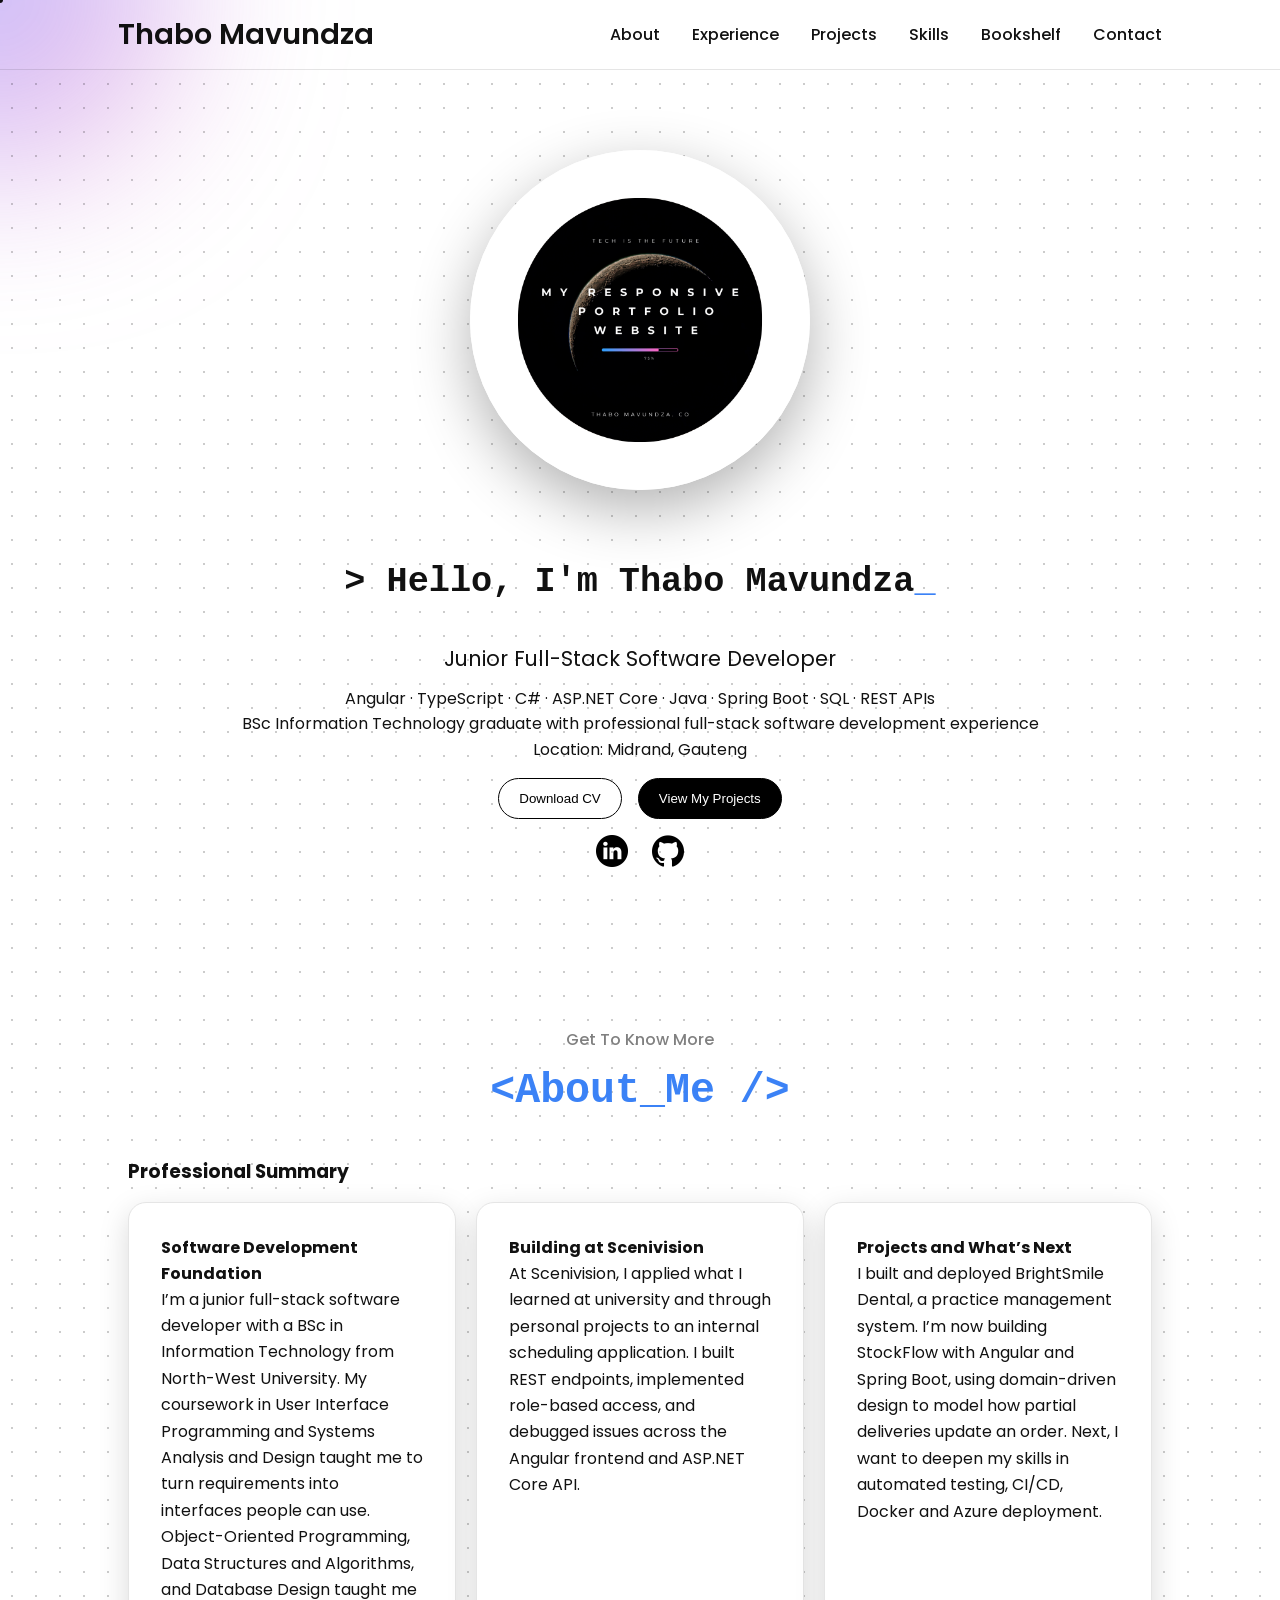
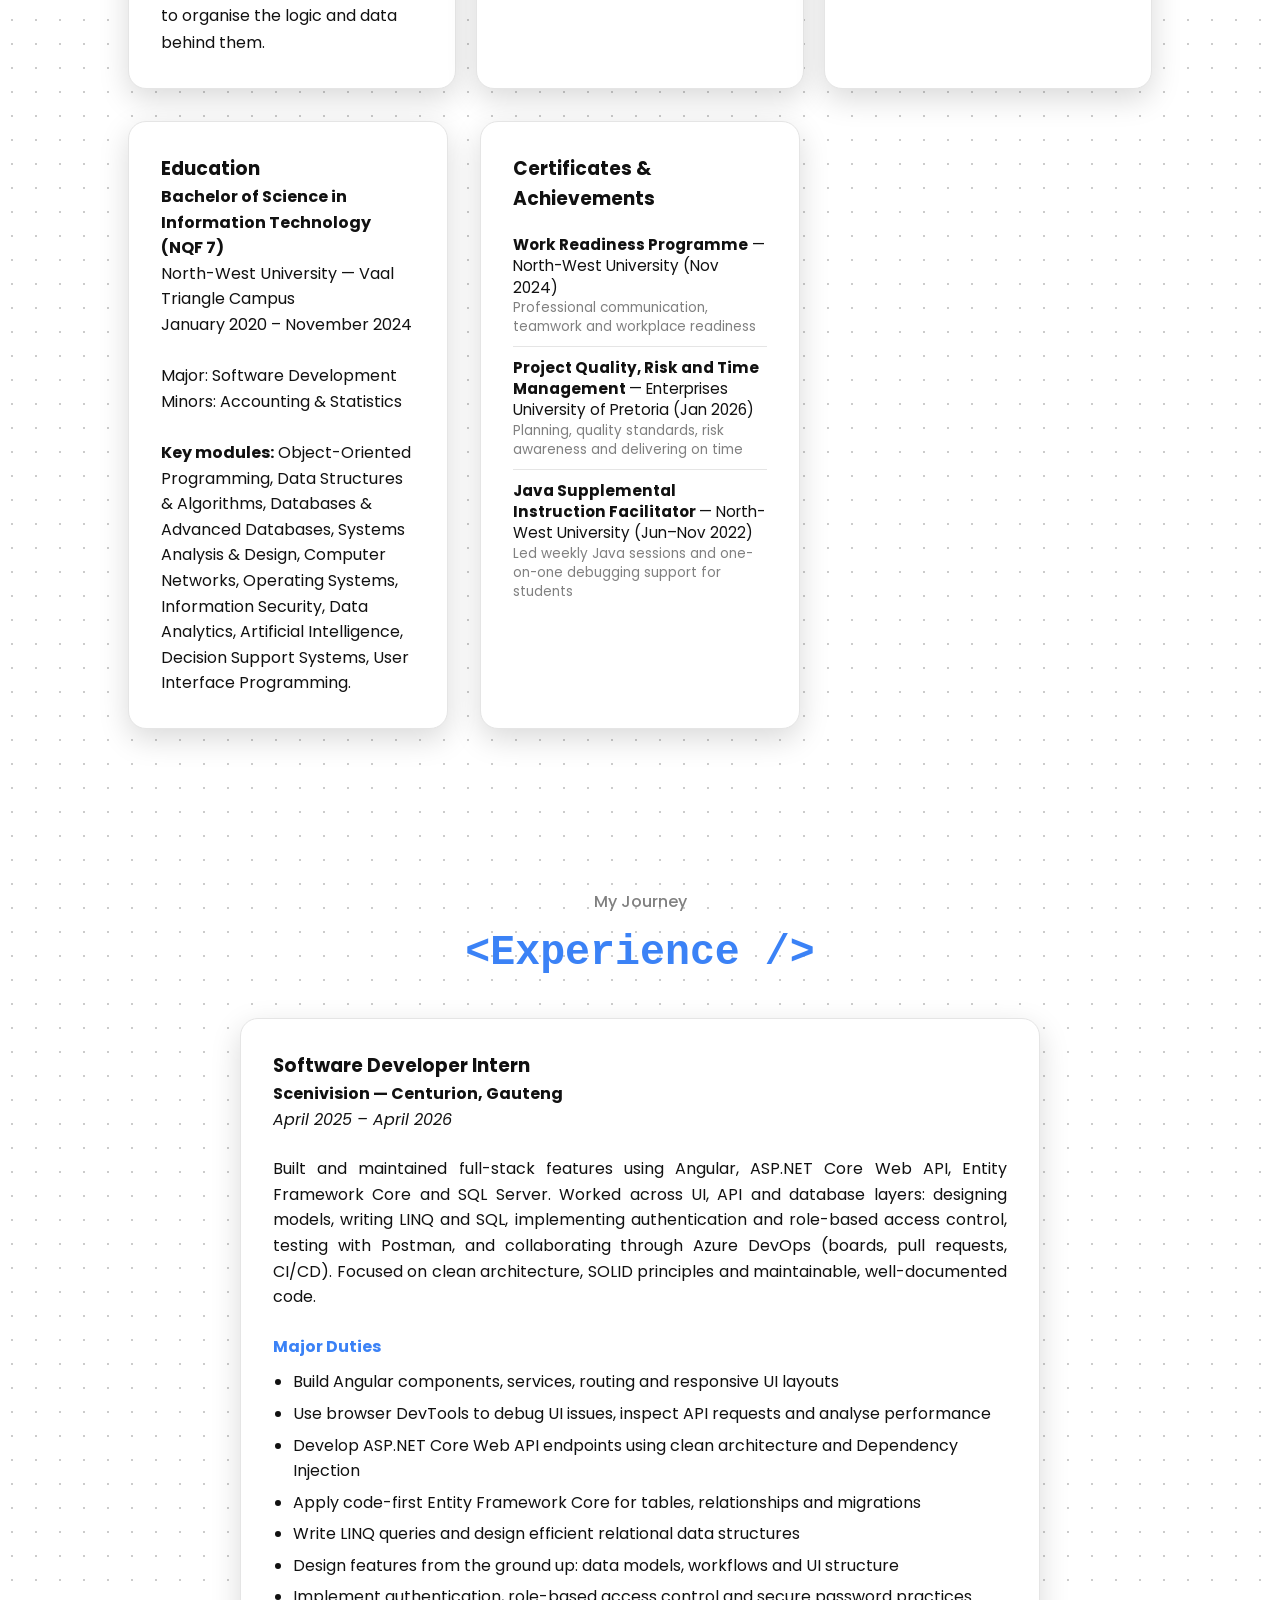
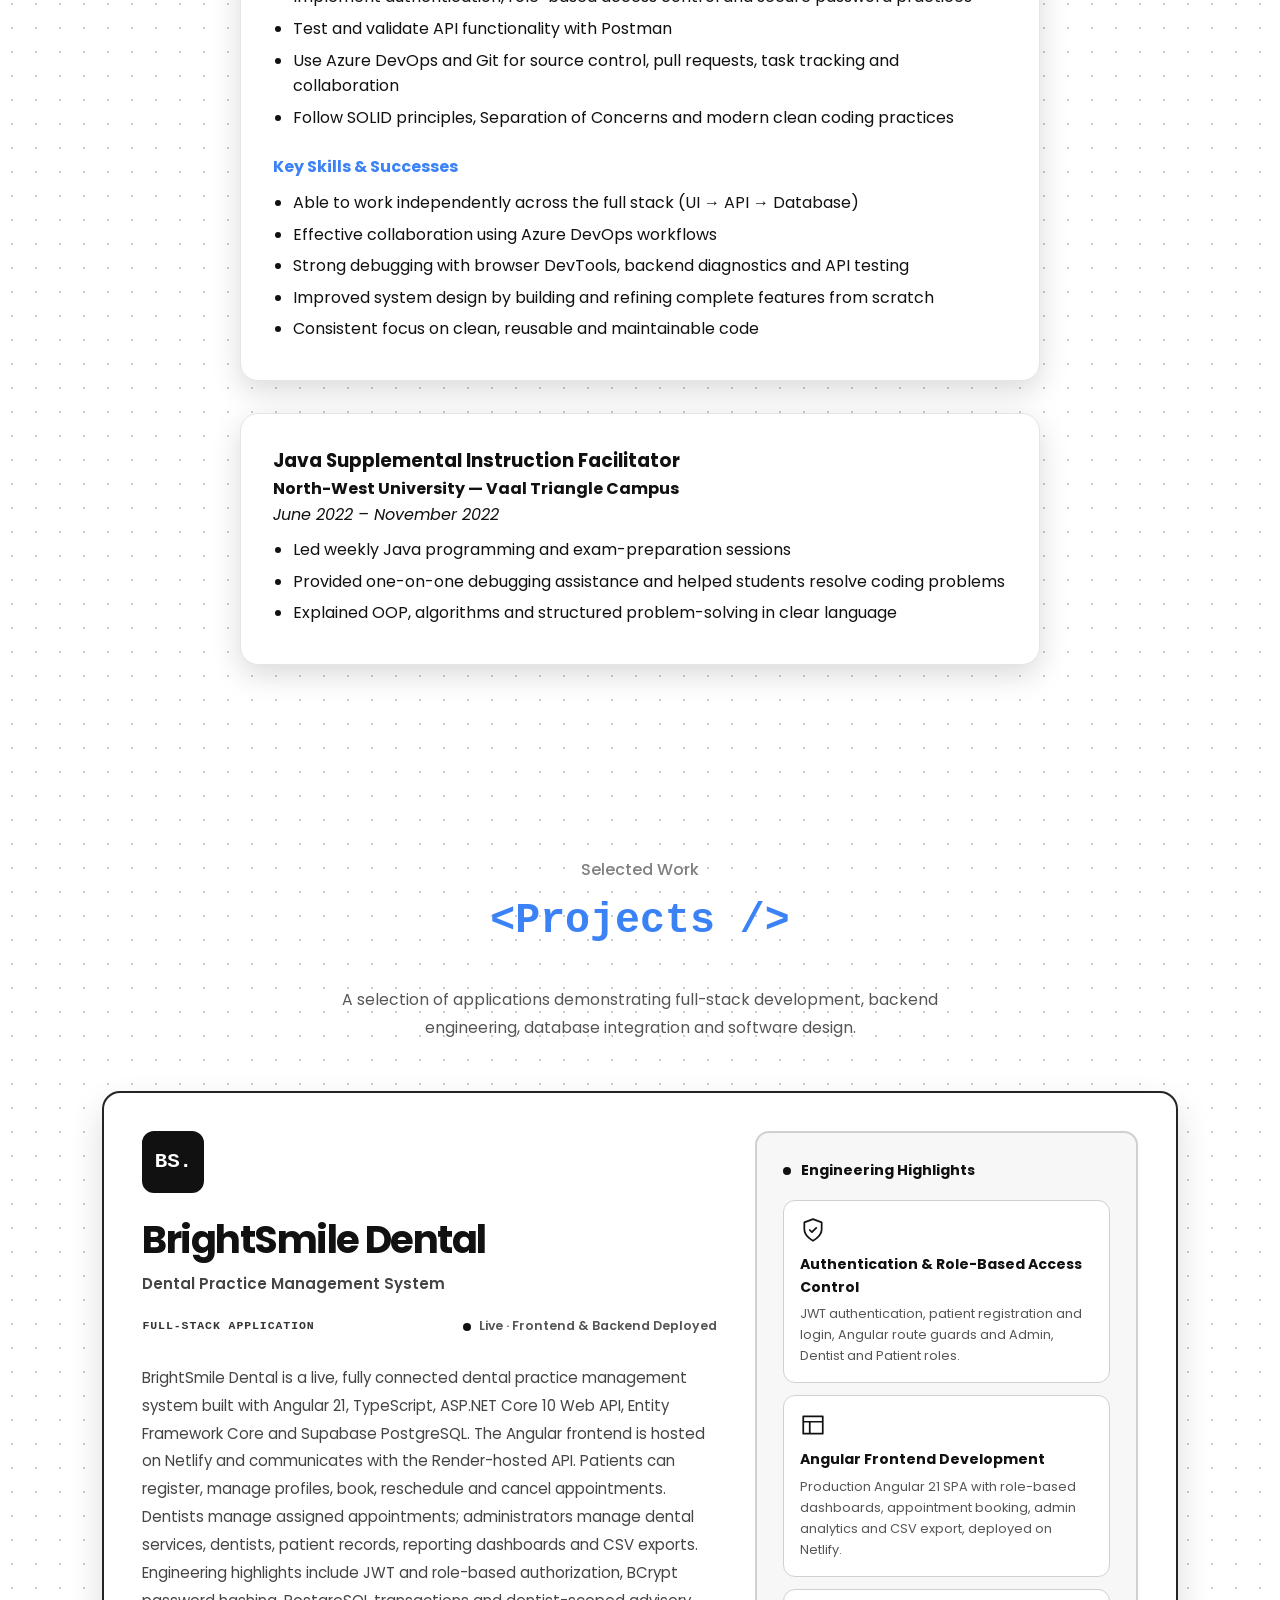
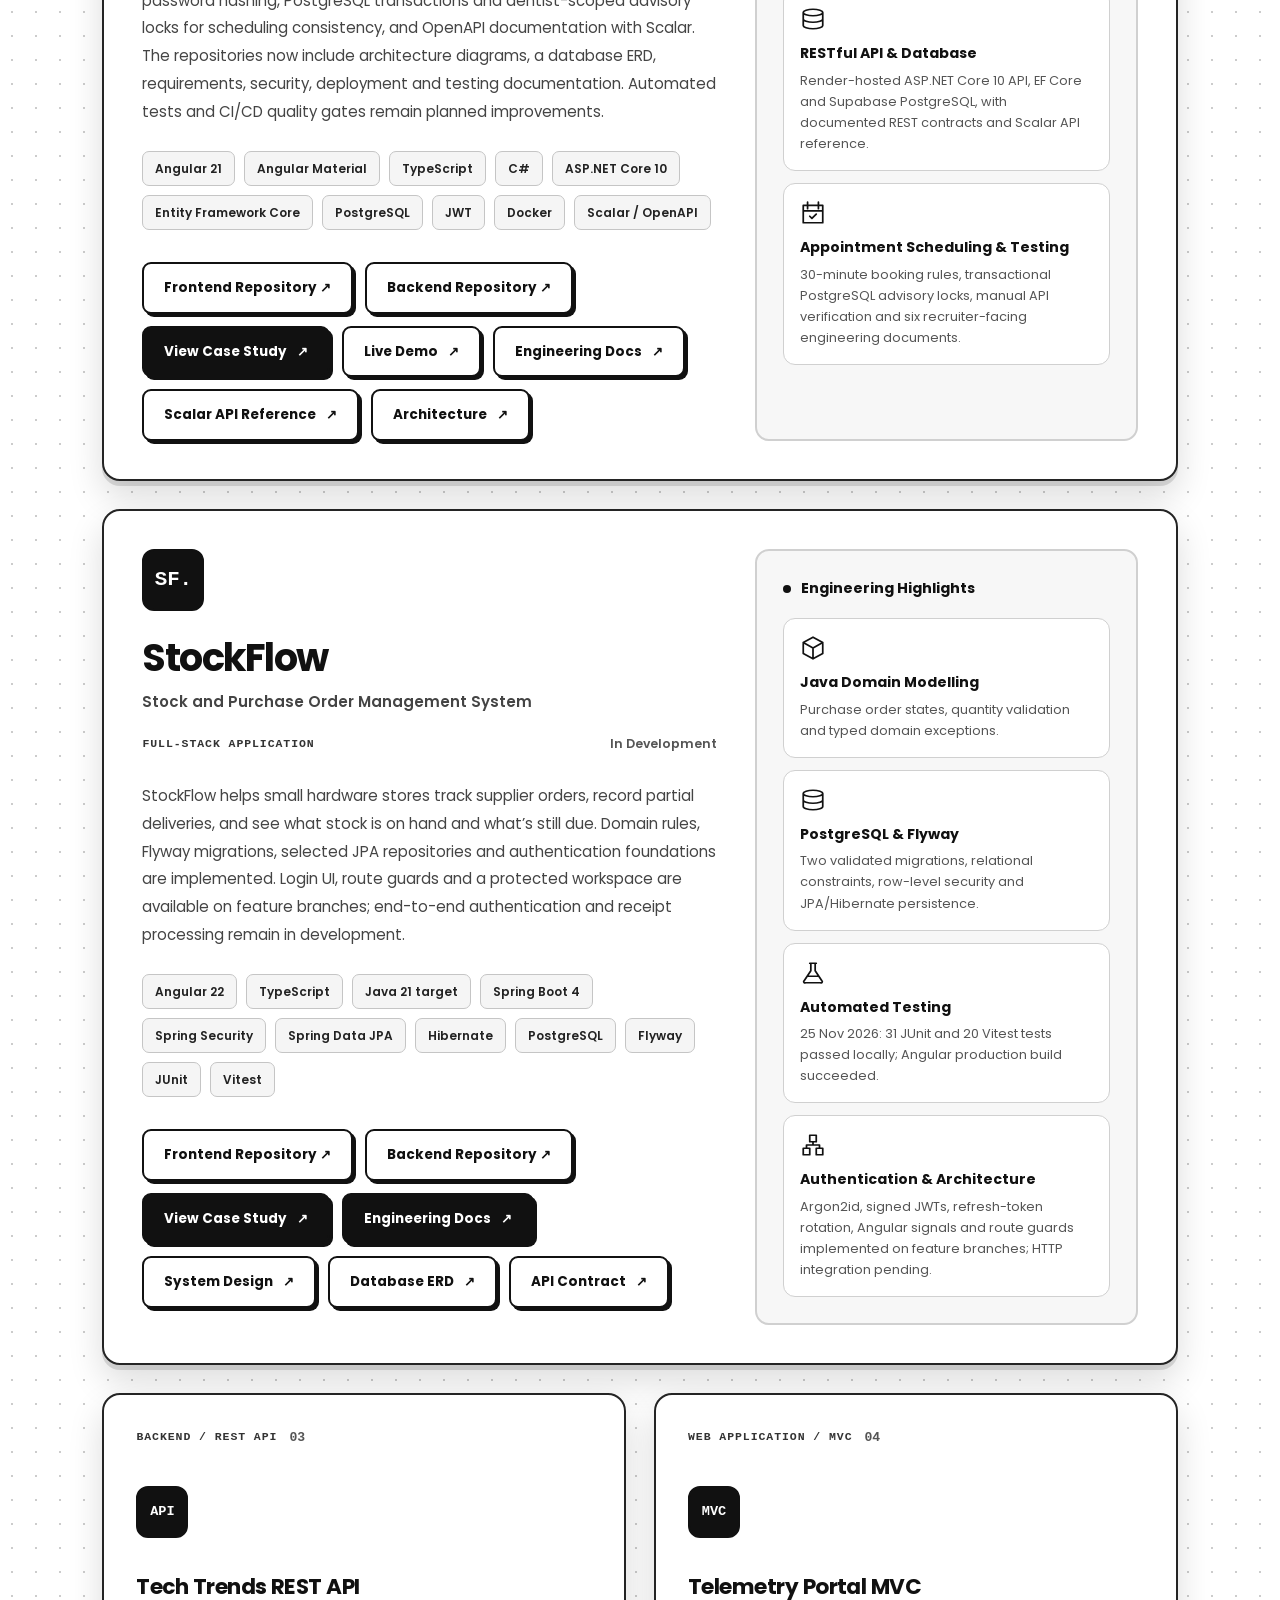
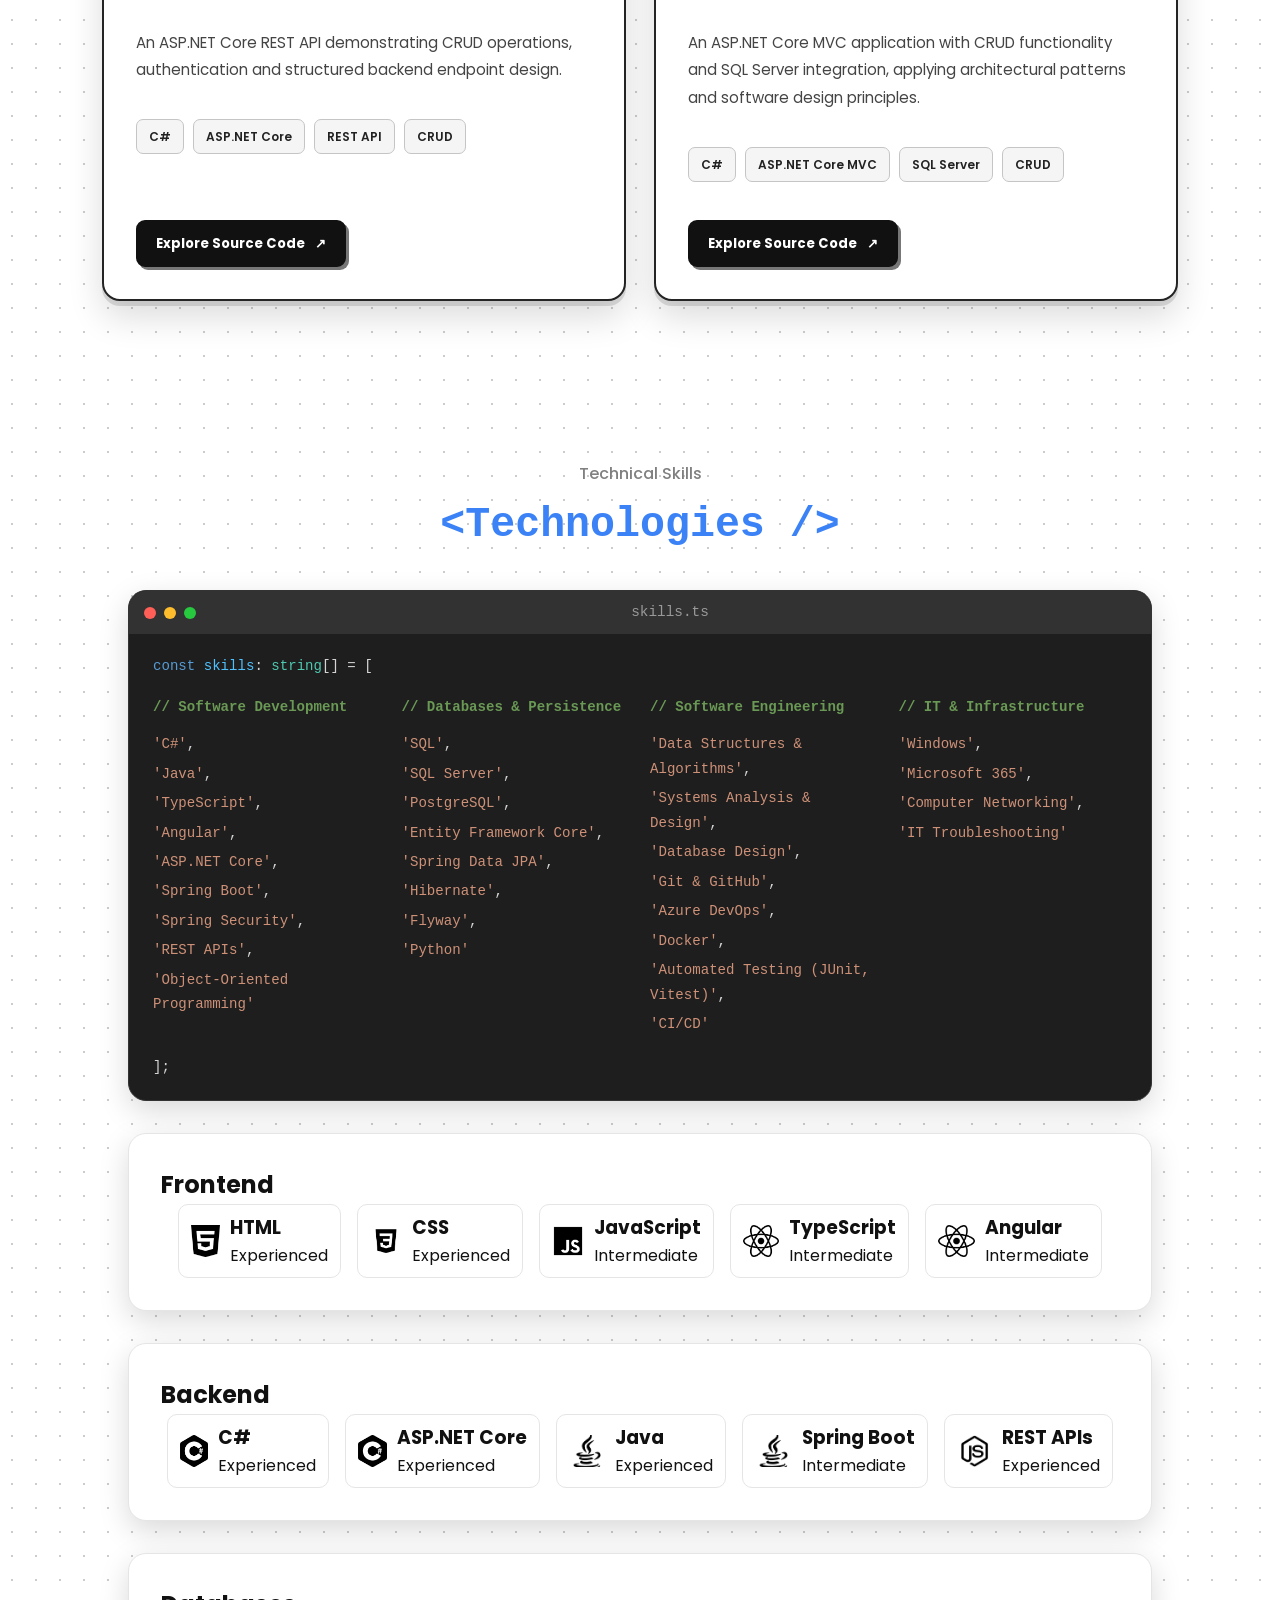
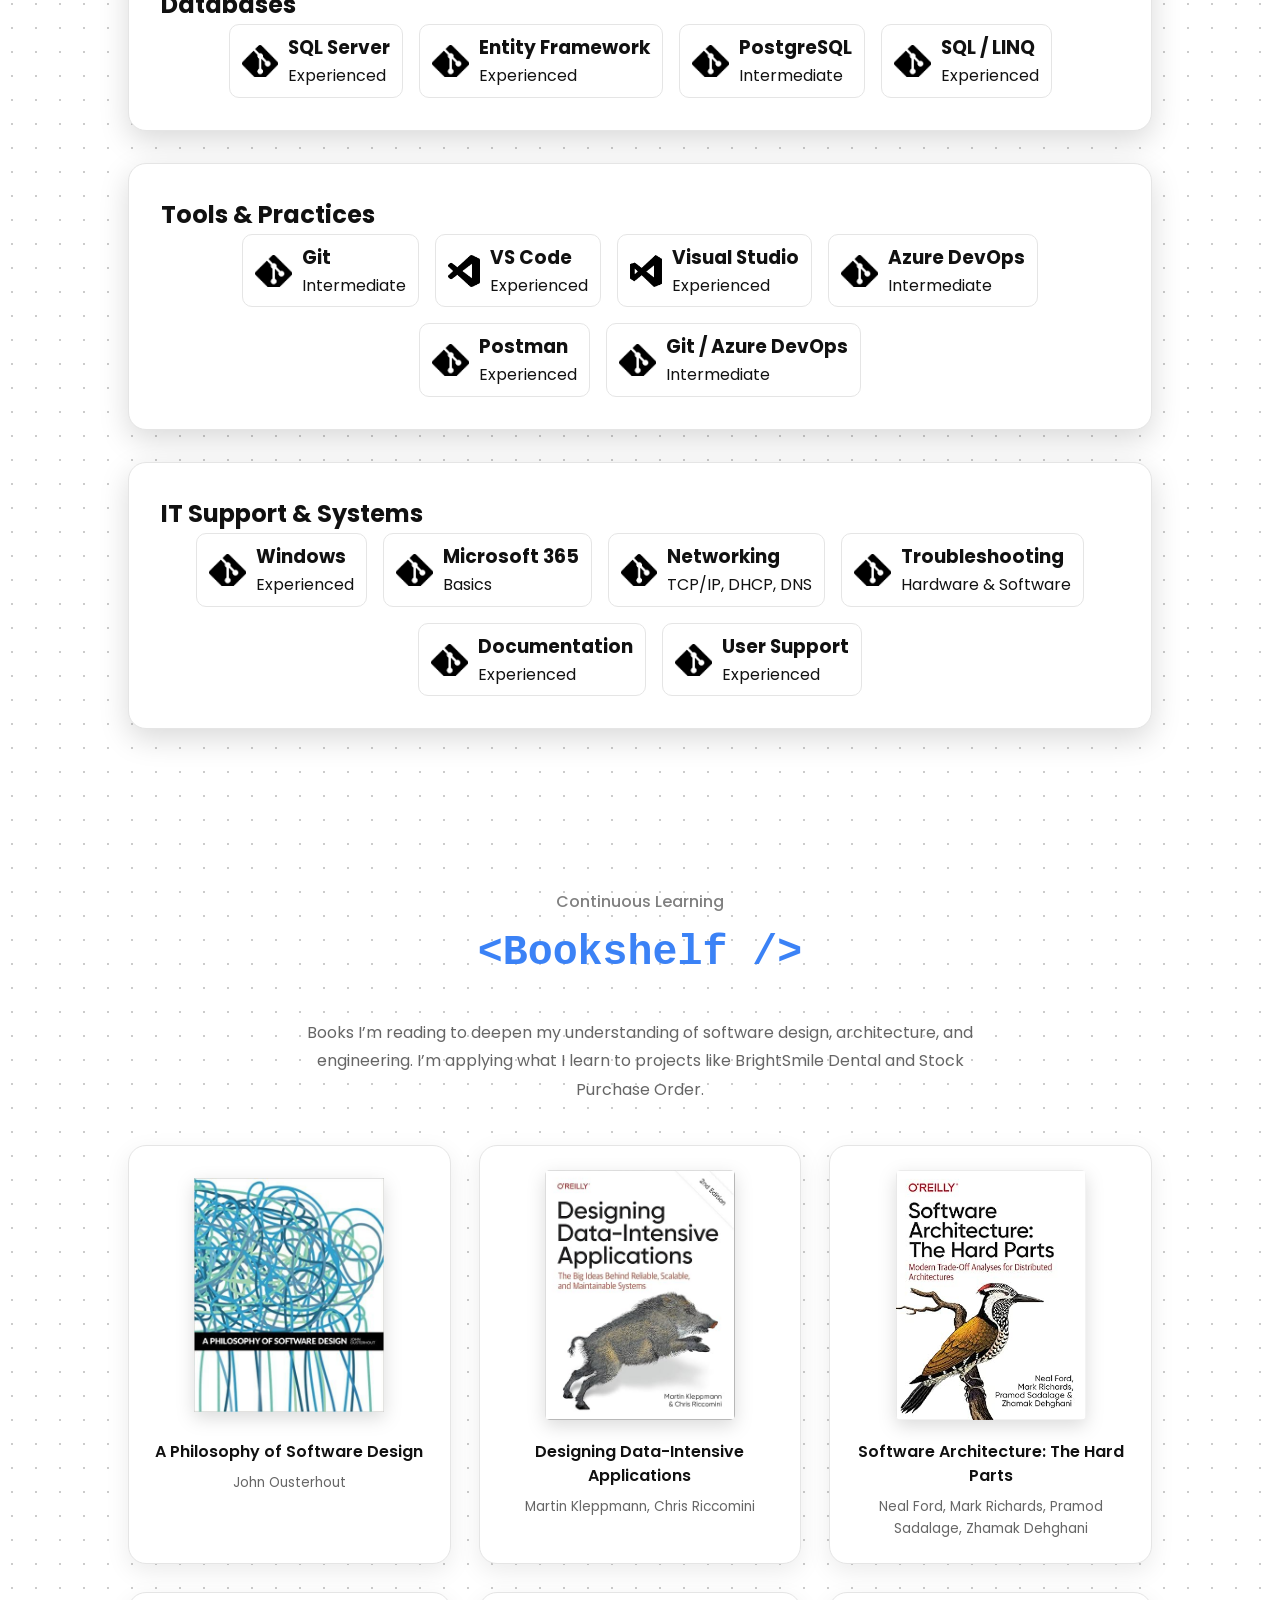
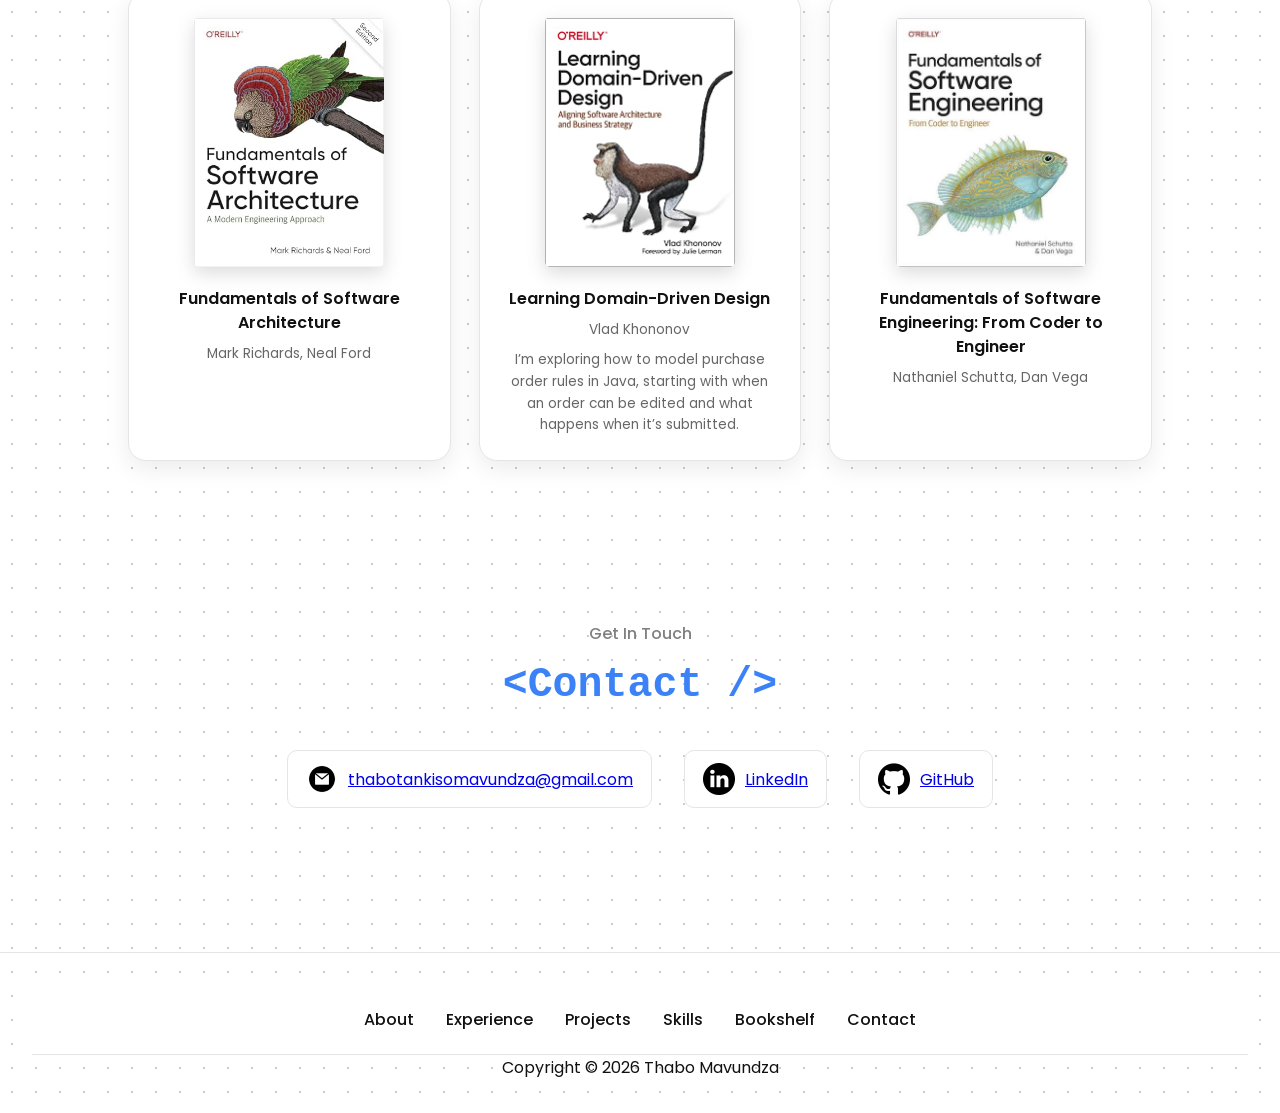
==== index.html @ be90667c "Update StockFlow portfolio summary for hardware stores" ====
<!DOCTYPE html>

<html lang="en">

<head>

    <meta charset="UTF-8">

    <meta name="viewport" content="width=device-width, initial-scale=1.0">

    <meta name="description"

          content="Thabo Mavundza - Junior Full-Stack Software Developer specialising in Angular, ASP.NET Core, C#, REST APIs and SQL databases.">

    <title>Thabo Mavundza | Junior Software Developer</title>

    <link rel="stylesheet" href="style.css">

    <link rel="stylesheet" href="mediaqQueries.css">

    <style>

        @import url('https://fonts.googleapis.com/css2?family=Poppins:wght@300;400;500;600;700&display=swap');

    </style>

</head>

<body>

    <!-- =========================

         DESKTOP NAVIGATION

    ========================== -->

    <nav id="desktop-nav">

        <div class="logo">Thabo Mavundza</div>

        <ul class="nav-links">

            <li><a href="#about">About</a></li>

            <li><a href="#work">Experience</a></li>

            <li><a href="#projects">Projects</a></li>

            <li><a href="#experience">Skills</a></li>

            <li><a href="#bookshelf">Bookshelf</a></li>

            <li><a href="#contact">Contact</a></li>

        </ul>

    </nav>

    <!-- =========================

         MOBILE NAVIGATION

    ========================== -->

    <nav id="hamburger-nav">

        <div class="logo">Thabo Mavundza</div>

        <div class="hamburger-menu">

            <div class="hamburger-icon"

                 onclick="toggleMenu()"

                 onkeydown="if(event.key === 'Enter' || event.key === ' ') { event.preventDefault(); toggleMenu(); }"

                 role="button"

                 tabindex="0"

                 aria-label="Toggle menu"

                 aria-expanded="false">

                <span></span>

                <span></span>

                <span></span>

            </div>

            <div class="menu-links">

                <li><a href="#about" onclick="toggleMenu()">About</a></li>

                <li><a href="#work" onclick="toggleMenu()">Experience</a></li>

                <li><a href="#projects" onclick="toggleMenu()">Projects</a></li>

                <li><a href="#experience" onclick="toggleMenu()">Skills</a></li>

                <li><a href="#bookshelf" onclick="toggleMenu()">Bookshelf</a></li>

                <li><a href="#contact" onclick="toggleMenu()">Contact</a></li>

            </div>

        </div>

    </nav>

    <!-- =========================

         PROFILE / HERO

    ========================== -->

    <section id="profile">

        <div class="section__pic-container">

            <img src="./assets/profile-pic11.png"

                 alt="Thabo Mavundza profile picture">

        </div>

        <div class="section__text">

            <h1 class="title terminal-title"

                id="typewriter">&nbsp;</h1>

            <p class="section__text__p2">

                Junior Full-Stack Software Developer

            </p>

            <p>

                Angular · TypeScript · C# · ASP.NET Core · Java · Spring Boot · SQL · REST APIs

            </p>

            <p>

                BSc Information Technology graduate with professional full-stack software development experience

            </p>

            <p>

                Location: Midrand, Gauteng

            </p>

            <div class="btn-container">

                <button class="btn btn-color-2"

                        onclick="window.open('./assets/DOC-20261117-WA0015 (1).pdf', '_blank')">

                    Download CV

                </button>

                <button class="btn btn-color-1"

                        onclick="location.href='#projects'">

                    View My Projects

                </button>

            </div>

            <div id="socials-container">

                <img src="./assets/linkedin.png"

                     class="icon"

                     alt="LinkedIn"

                     onclick="window.open('https://linkedin.com/in/thabo-mavundza', '_blank')">

                <img src="./assets/github.png"

                     class="icon"

                     alt="GitHub"

                     onclick="window.open('https://github.com/AriesMaster', '_blank')">

            </div>

        </div>

    </section>

    <!-- =========================

         ABOUT

    ========================== -->

    <section id="about">

        <p class="section__text__p1">Get To Know More</p>

        <h1 class="title code-header">&lt;About_Me /&gt;</h1>

        <div class="about-details-container">

            <div class="about-container">

                <!-- PROFESSIONAL SUMMARY -->

                <div class="professional-summary">
                    <h3>Professional Summary</h3>
                    <div class="summary-cards">
                        <div class="details-container">
                            <h4>Software Development Foundation</h4>
                            <p>I’m a junior full-stack software developer with a BSc in Information Technology from North-West University. My coursework in User Interface Programming and Systems Analysis and Design taught me to turn requirements into interfaces people can use. Object-Oriented Programming, Data Structures and Algorithms, and Database Design taught me to organise the logic and data behind them.</p>
                        </div>
                        <div class="details-container">
                            <h4>Building at Scenivision</h4>
                            <p>At Scenivision, I applied what I learned at university and through personal projects to an internal scheduling application. I built REST endpoints, implemented role-based access, and debugged issues across the Angular frontend and ASP.NET Core API.</p>
                        </div>
                        <div class="details-container">
                            <h4>Projects and What’s Next</h4>
                            <p>I built and deployed BrightSmile Dental, a practice management system. I’m now building StockFlow with Angular and Spring Boot, using domain-driven design to model how partial deliveries update an order. Next, I want to deepen my skills in automated testing, CI/CD, Docker and Azure deployment.</p>
                        </div>
                    </div>
                </div>

                <!-- EDUCATION -->

                <div class="details-container">

                    <h3>Education</h3>

                    <p>

                        <strong>

                            Bachelor of Science in Information Technology (NQF 7)

                        </strong>

                        <br>

                        North-West University — Vaal Triangle Campus

                        <br>

                        January 2020 – November 2024

                        <br><br>

                        Major: Software Development

                        <br>

                        Minors: Accounting &amp; Statistics

                        <br><br>

                        <strong>Key modules:</strong>

                        Object-Oriented Programming,

                        Data Structures &amp; Algorithms,

                        Databases &amp; Advanced Databases,

                        Systems Analysis &amp; Design,

                        Computer Networks,

                        Operating Systems,

                        Information Security,

                        Data Analytics,

                        Artificial Intelligence,

                        Decision Support Systems,

                        User Interface Programming.

                    </p>

                </div>

                <!-- CERTIFICATES -->

                <div class="details-container">

                    <h3>Certificates &amp; Achievements</h3>

                    <ul class="cert-list">

                        <li>

                            <strong>Work Readiness Programme</strong>

                            — North-West University (Nov 2024)

                            <br>

                            <span>

                                Professional communication, teamwork

                                and workplace readiness

                            </span>

                        </li>

                        <li>

                            <strong>

                                Project Quality, Risk and Time Management

                            </strong>

                            — Enterprises University of Pretoria (Jan 2026)

                            <br>

                            <span>

                                Planning, quality standards, risk awareness

                                and delivering on time

                            </span>

                        </li>

                        <li>

                            <strong>

                                Java Supplemental Instruction Facilitator

                            </strong>

                            — North-West University (Jun–Nov 2022)

                            <br>

                            <span>

                                Led weekly Java sessions and one-on-one

                                debugging support for students

                            </span>

                        </li>

                    </ul>

                </div>

            </div>

        </div>

    </section>

    <!-- =========================

         WORK EXPERIENCE

    ========================== -->

    <section id="work">

        <p class="section__text__p1">My Journey</p>

        <h1 class="title code-header">&lt;Experience /&gt;</h1>

        <!-- SCENIVISION -->

        <div class="details-container">

            <h3>Software Developer Intern</h3>

            <p>

                <strong>Scenivision — Centurion, Gauteng</strong>

            </p>

            <p>

                <em>April 2025 – April 2026</em>

            </p>

            <p style="margin: 1.5rem 0; text-align: justify;">

                Built and maintained full-stack features using Angular,

                ASP.NET Core Web API, Entity Framework Core and SQL Server.

                Worked across UI, API and database layers:

                designing models, writing LINQ and SQL,

                implementing authentication and role-based access control,

                testing with Postman, and collaborating through

                Azure DevOps (boards, pull requests, CI/CD).

                Focused on clean architecture, SOLID principles

                and maintainable, well-documented code.

            </p>

            <h4 style="margin-bottom: 0.5rem; color: var(--accent);">

                Major Duties

            </h4>

            <ul>

                <li>

                    Build Angular components, services,

                    routing and responsive UI layouts

                </li>

                <li>

                    Use browser DevTools to debug UI issues,

                    inspect API requests and analyse performance

                </li>

                <li>

                    Develop ASP.NET Core Web API endpoints using

                    clean architecture and Dependency Injection

                </li>

                <li>

                    Apply code-first Entity Framework Core

                    for tables, relationships and migrations

                </li>

                <li>

                    Write LINQ queries and design efficient

                    relational data structures

                </li>

                <li>

                    Design features from the ground up:

                    data models, workflows and UI structure

                </li>

                <li>

                    Implement authentication, role-based access control

                    and secure password practices

                </li>

                <li>

                    Test and validate API functionality with Postman

                </li>

                <li>

                    Use Azure DevOps and Git for source control,

                    pull requests, task tracking and collaboration

                </li>

                <li>

                    Follow SOLID principles, Separation of Concerns

                    and modern clean coding practices

                </li>

            </ul>

            <h4 style="margin: 1.5rem 0 0.5rem 0; color: var(--accent);">

                Key Skills &amp; Successes

            </h4>

            <ul>

                <li>

                    Able to work independently across the full stack

                    (UI → API → Database)

                </li>

                <li>

                    Effective collaboration using Azure DevOps workflows

                </li>

                <li>

                    Strong debugging with browser DevTools,

                    backend diagnostics and API testing

                </li>

                <li>

                    Improved system design by building and refining

                    complete features from scratch

                </li>

                <li>

                    Consistent focus on clean, reusable

                    and maintainable code

                </li>

            </ul>

        </div>

        <!-- JAVA SI FACILITATOR -->

        <div class="details-container">

            <h3>Java Supplemental Instruction Facilitator</h3>

            <p>

                <strong>

                    North-West University — Vaal Triangle Campus

                </strong>

            </p>

            <p>

                <em>June 2022 – November 2022</em>

            </p>

            <ul>

                <li>

                    Led weekly Java programming

                    and exam-preparation sessions

                </li>

                <li>

                    Provided one-on-one debugging assistance

                    and helped students resolve coding problems

                </li>

                <li>

                    Explained OOP, algorithms and structured

                    problem-solving in clear language

                </li>

            </ul>

        </div>

    </section>

    <!-- =========================

         PROJECTS — REDESIGNED

    ========================== -->

    <section id="projects" class="portfolio-projects">

        <p class="section__text__p1">Selected Work</p>

        <h1 class="title code-header">&lt;Projects /&gt;</h1>

        <p class="projects-intro">

            A selection of applications demonstrating full-stack development,

            backend engineering, database integration and software design.

        </p>

        <div class="projects-layout">

            <!-- =========================

                 FEATURED: BRIGHTSMILE

            ========================== -->

            <article class="project-card project-featured">

                <div class="project-featured-content">

                    <!-- MAIN PROJECT INFORMATION -->

                    <div class="project-main">

                        <div class="project-icon" aria-hidden="true">

                            BS.

                        </div>

                        <h2>BrightSmile Dental</h2>

                        <p class="project-subtitle">

                            Dental Practice Management System

                        </p>

                        <div class="project-topline">

                            <span class="project-category">

                                FULL-STACK APPLICATION

                            </span>

                            <span class="project-status">

                                <span class="status-dot"></span>

                                <span class="project-status-text">

                                    Live · Frontend &amp; Backend Deployed

                                </span>

                            </span>

                        </div>

                        <p class="project-description">
                            BrightSmile Dental is a live, fully connected dental practice management system built with Angular 21, TypeScript, ASP.NET Core 10 Web API, Entity Framework Core and Supabase PostgreSQL. The Angular frontend is hosted on Netlify and communicates with the Render-hosted API.

                            Patients can register, manage profiles, book, reschedule and cancel appointments. Dentists manage assigned appointments; administrators manage dental services, dentists, patient records, reporting dashboards and CSV exports.

                            Engineering highlights include JWT and role-based authorization, BCrypt password hashing, PostgreSQL transactions and dentist-scoped advisory locks for scheduling consistency, and OpenAPI documentation with Scalar. The repositories now include architecture diagrams, a database ERD, requirements, security, deployment and testing documentation. Automated tests and CI/CD quality gates remain planned improvements.
                        </p>

                        <div class="project-tags">

                            <span>Angular 21</span>

                            <span>Angular Material</span>

                            <span>TypeScript</span>

                            <span>C#</span>

                            <span>ASP.NET Core 10</span>

                            <span>Entity Framework Core</span>

                            <span>PostgreSQL</span>

                            <span>JWT</span>
                            <span>Docker</span>
                            <span>Scalar / OpenAPI</span>

                        </div>

                        <div class="project-actions">


                            <a class="project-btn secondary" href="https://github.com/AriesMaster/BrightSmileDentalFrontEnd"

                               target="_blank"

                               rel="noopener noreferrer">

                                Frontend Repository ↗

                            </a>

                            <a class="project-btn secondary" href="https://github.com/AriesMaster/BrightSmileDentalBackEnd"

                               target="_blank"

                               rel="noopener noreferrer">

                                Backend Repository ↗

                            </a>

                        

                            <a href="brightsmile.html"

                               class="project-btn primary">

                                View Case Study

                                <span aria-hidden="true">↗</span>

                            </a>

                            <a href="https://brightsmiledentalfrontend.netlify.app/"

                               target="_blank"

                               rel="noopener noreferrer"

                               class="project-btn secondary">

                                Live Demo

                                <span aria-hidden="true">↗</span>

                            </a>

                            <a href="https://github.com/AriesMaster/BrightSmileDentalBackEnd/tree/master/docs"

                               target="_blank"

                               rel="noopener noreferrer"

                               class="project-btn secondary">

                                Engineering Docs

                                <span aria-hidden="true">↗</span>

                            </a>

                            <a href="https://brightsmiledentalbackend.onrender.com/api-docs"

                               target="_blank"

                               rel="noopener noreferrer"

                               class="project-btn secondary">

                                Scalar API Reference

                                <span aria-hidden="true">↗</span>

                            </a>

                            <a href="https://github.com/AriesMaster/BrightSmileDentalBackEnd/blob/master/docs/ARCHITECTURE.md"

                               target="_blank"

                               rel="noopener noreferrer"

                               class="project-btn secondary">

                                Architecture

                                <span aria-hidden="true">↗</span>

                            </a>

                        </div>

                    </div>

                    <!-- ENGINEERING HIGHLIGHTS -->

                    <div class="project-feature-panel">

                        <div class="feature-panel-heading">

                            <span class="feature-dot"></span>

                            Engineering Highlights

                        </div>

                        <div class="feature-item">

                            <svg class="feature-icon" viewBox="0 0 24 24" fill="none" stroke="currentColor" stroke-width="1.6" stroke-linecap="round" stroke-linejoin="round" aria-hidden="true"><path d="M12 22s8-4 8-11V5l-8-3-8 3v6c0 7 8 11 8 11z M9 12l2 2 4-4"/></svg>

                            <div>

                                <strong>Authentication &amp; Role-Based Access Control</strong>

                                <p>

                                    JWT authentication, patient registration and login, Angular route guards and Admin, Dentist and Patient roles.

                                </p>

                            </div>

                        </div>

                        <div class="feature-item">

                            <svg class="feature-icon" viewBox="0 0 24 24" fill="none" stroke="currentColor" stroke-width="1.6" stroke-linecap="round" stroke-linejoin="round" aria-hidden="true"><path d="M3 4h18v16H3z M3 9h18 M9 9v11"/></svg>

                            <div>

                                <strong>Angular Frontend Development</strong>

                                <p>

                                    Production Angular 21 SPA with role-based dashboards, appointment booking, admin analytics and CSV export, deployed on Netlify.

                                </p>

                            </div>

                        </div>

                        <div class="feature-item">

                            <svg class="feature-icon" viewBox="0 0 24 24" fill="none" stroke="currentColor" stroke-width="1.6" stroke-linecap="round" stroke-linejoin="round" aria-hidden="true"><path d="M3 6a9 3 0 1 0 18 0a9 3 0 1 0-18 0 M3 6v12a9 3 0 0 0 18 0V6 M3 12a9 3 0 0 0 18 0"/></svg>

                            <div>

                                <strong>RESTful API &amp; Database</strong>

                                <p>

                                    Render-hosted ASP.NET Core 10 API, EF Core and Supabase PostgreSQL, with documented REST contracts and Scalar API reference.

                                </p>

                            </div>

                        </div>

                        <div class="feature-item">

                            <svg class="feature-icon" viewBox="0 0 24 24" fill="none" stroke="currentColor" stroke-width="1.6" stroke-linecap="round" stroke-linejoin="round" aria-hidden="true"><path d="M3 5h18v16H3z M7 2v6 M17 2v6 M3 10h18 M9 15l2 2 4-4"/></svg>

                            <div>

                                <strong>Appointment Scheduling &amp; Testing</strong>

                                <p>

                                    30-minute booking rules, transactional PostgreSQL advisory locks, manual API verification and six recruiter-facing engineering documents.

                                </p>

                            </div>

                        </div>

                        

                    </div>

                </div>

            </article>

            <!-- =========================

                 SECONDARY PROJECTS

            ========================== -->

            <!-- FEATURED: STOCKFLOW -->
            <article class="project-card project-featured">
                <div class="project-featured-content">
                    <div class="project-main">
                        <div class="project-icon" aria-hidden="true">SF.</div>
                        <h2>StockFlow</h2>
                        <p class="project-subtitle">Stock and Purchase Order Management System</p>
                        <div class="project-topline">
                            <span class="project-category">FULL-STACK APPLICATION</span>
                            <span class="project-status">In Development</span>
                        </div>
                        <p class="project-description">StockFlow helps small hardware stores track supplier orders, record partial deliveries, and see what stock is on hand and what’s still due. Domain rules, Flyway migrations, selected JPA repositories and authentication foundations are implemented. Login UI, route guards and a protected workspace are available on feature branches; end-to-end authentication and receipt processing remain in development.</p>
                        <div class="project-tags"><span>Angular 22</span> <span>TypeScript</span> <span>Java 21 target</span> <span>Spring Boot 4</span> <span>Spring Security</span> <span>Spring Data JPA</span> <span>Hibernate</span> <span>PostgreSQL</span> <span>Flyway</span> <span>JUnit</span> <span>Vitest</span></div>
                        <div class="project-actions">

                            <a class="project-btn secondary" href="https://github.com/AriesMaster/StockPurchaseOrderFrontend" target="_blank" rel="noopener noreferrer">Frontend Repository ↗</a>
                            <a class="project-btn secondary" href="https://github.com/AriesMaster/StockPurchaseOrderBackend" target="_blank" rel="noopener noreferrer">Backend Repository ↗</a>
                        
                            <a href="stockflow.html" class="project-btn primary">View Case Study <span aria-hidden="true">↗</span></a>
                            <a href="https://github.com/AriesMaster/StockPurchaseOrderBackend/tree/main/docs" target="_blank" rel="noopener noreferrer" class="project-btn primary">Engineering Docs <span aria-hidden="true">↗</span></a>
                            <a href="https://github.com/AriesMaster/StockPurchaseOrderBackend/blob/main/docs/system-design.md" target="_blank" rel="noopener noreferrer" class="project-btn secondary">System Design <span aria-hidden="true">↗</span></a>
                            <a href="https://github.com/AriesMaster/StockPurchaseOrderBackend/blob/main/docs/database-design.md" target="_blank" rel="noopener noreferrer" class="project-btn secondary">Database ERD <span aria-hidden="true">↗</span></a>
                            <a href="https://github.com/AriesMaster/StockPurchaseOrderBackend/blob/main/docs/api-contract.md" target="_blank" rel="noopener noreferrer" class="project-btn secondary">API Contract <span aria-hidden="true">↗</span></a>
                        </div>
                    </div>
                    <div class="project-feature-panel">
                        <div class="feature-panel-heading"><span class="feature-dot"></span>Engineering Highlights</div>
                        <div class="feature-item"><svg class="feature-icon" viewBox="0 0 24 24" fill="none" stroke="currentColor" stroke-width="1.6" stroke-linecap="round" stroke-linejoin="round" aria-hidden="true"><path d="M12 2l9 5v10l-9 5-9-5V7z M3 7l9 5 9-5 M12 12v10"/></svg><div><strong>Java Domain Modelling</strong><p>Purchase order states, quantity validation and typed domain exceptions.</p></div></div>
                        <div class="feature-item"><svg class="feature-icon" viewBox="0 0 24 24" fill="none" stroke="currentColor" stroke-width="1.6" stroke-linecap="round" stroke-linejoin="round" aria-hidden="true"><path d="M3 6a9 3 0 1 0 18 0a9 3 0 1 0-18 0 M3 6v12a9 3 0 0 0 18 0V6 M3 12a9 3 0 0 0 18 0"/></svg><div><strong>PostgreSQL &amp; Flyway</strong><p>Two validated migrations, relational constraints, row-level security and JPA/Hibernate persistence.</p></div></div>
                        <div class="feature-item"><svg class="feature-icon" viewBox="0 0 24 24" fill="none" stroke="currentColor" stroke-width="1.6" stroke-linecap="round" stroke-linejoin="round" aria-hidden="true"><path d="M9 3h6 M10 3v7l-6 9a1 1 0 0 0 1 2h14a1 1 0 0 0 1-2l-6-9V3 M7 15h10"/></svg><div><strong>Automated Testing</strong><p>25 Nov 2026: 31 JUnit and 20 Vitest tests passed locally; Angular production build succeeded.</p></div></div>
                        <div class="feature-item"><svg class="feature-icon" viewBox="0 0 24 24" fill="none" stroke="currentColor" stroke-width="1.6" stroke-linecap="round" stroke-linejoin="round" aria-hidden="true"><path d="M9 3h6v6H9z M3 15h6v6H3z M15 15h6v6h-6z M12 9v3 M6 15v-3h12v3"/></svg><div><strong>Authentication &amp; Architecture</strong><p>Argon2id, signed JWTs, refresh-token rotation, Angular signals and route guards implemented on feature branches; HTTP integration pending.</p></div></div>
                        
                    </div>
                </div>
            </article>

            <div class="projects-secondary">

                <!-- TECH TRENDS REST API -->

                <article class="project-card project-small">

                    <div class="project-topline">

                        <span class="project-category">

                            BACKEND / REST API

                        </span>

                        <span class="project-index">03</span>

                    </div>

                    <div class="project-small-icon" aria-hidden="true">

                        API

                    </div>

                    <h3>Tech Trends REST API</h3>

                    <p class="project-description">

                        An ASP.NET Core REST API demonstrating CRUD

                        operations, authentication and structured

                        backend endpoint design.

                    </p>

                    <div class="project-tags">

                        <span>C#</span>

                        <span>ASP.NET Core</span>

                        <span>REST API</span>

                        <span>CRUD</span>

                    </div>

                    <div class="project-card-footer">

                        <a href="https://github.com/AriesMaster/Tech-Trends-Management-API-System-CRUD-RESTful-API"

                           target="_blank"

                           rel="noopener noreferrer"

                           class="project-text-link">

                            Explore Source Code

                            <span aria-hidden="true">↗</span>

                        </a>

                    </div>

                </article>

                <!-- TELEMETRY PORTAL MVC -->

                <article class="project-card project-small">

                    <div class="project-topline">

                        <span class="project-category">

                            WEB APPLICATION / MVC

                        </span>

                        <span class="project-index">04</span>

                    </div>

                    <div class="project-small-icon" aria-hidden="true">

                        MVC

                    </div>

                    <h3>Telemetry Portal MVC</h3>

                    <p class="project-description">

                        An ASP.NET Core MVC application with CRUD

                        functionality and SQL Server integration,

                        applying architectural patterns and

                        software design principles.

                    </p>

                    <div class="project-tags">

                        <span>C#</span>

                        <span>ASP.NET Core MVC</span>

                        <span>SQL Server</span>

                        <span>CRUD</span>

                    </div>

                    <div class="project-card-footer">

                        <a href="https://github.com/AriesMaster/CRUD-functionality-architectural-patterns-and-design-principles-ASP.NET-Core-MVC"

                           target="_blank"

                           rel="noopener noreferrer"

                           class="project-text-link">

                            Explore Source Code

                            <span aria-hidden="true">↗</span>

                        </a>

                    </div>

                </article>

            </div>

        </div>

    </section>

    <!-- =========================

         TECHNICAL SKILLS

    ========================== -->

    <section id="experience">

        <p class="section__text__p1">Technical Skills</p>

        <h1 class="title code-header">&lt;Technologies /&gt;</h1>

        <div class="experience-details-container">

            <div class="about-container">

                <!-- IDE MOCK WINDOW -->

                <div class="details-container mock-window">

                    <div class="window-header">

                        <span class="dot red"></span>

                        <span class="dot yellow"></span>

                        <span class="dot green"></span>

                        <span class="filename">skills.ts</span>

                    </div>

                    <div class="skills-code-intro"><span class="keyword">const</span> <span class="variable">skills</span>: <span class="type">string</span>[] = [</div>
                    <div class="skills-code-grid">
                        <div class="skills-code-group">
                            <div class="skills-code-comment">// Software Development</div>
                            <div class="skills-code-line"><span class="string">'C#'</span>,</div>
                            <div class="skills-code-line"><span class="string">'Java'</span>,</div>
                            <div class="skills-code-line"><span class="string">'TypeScript'</span>,</div>
                            <div class="skills-code-line"><span class="string">'Angular'</span>,</div>
                            <div class="skills-code-line"><span class="string">'ASP.NET Core'</span>,</div>
                            <div class="skills-code-line"><span class="string">'Spring Boot'</span>,</div>
                            <div class="skills-code-line"><span class="string">'Spring Security'</span>,</div>
                            <div class="skills-code-line"><span class="string">'REST APIs'</span>,</div>
                            <div class="skills-code-line"><span class="string">'Object-Oriented Programming'</span></div>
                        </div>
                        <div class="skills-code-group">
                            <div class="skills-code-comment">// Databases &amp; Persistence</div>
                            <div class="skills-code-line"><span class="string">'SQL'</span>,</div>
                            <div class="skills-code-line"><span class="string">'SQL Server'</span>,</div>
                            <div class="skills-code-line"><span class="string">'PostgreSQL'</span>,</div>
                            <div class="skills-code-line"><span class="string">'Entity Framework Core'</span>,</div>
                            <div class="skills-code-line"><span class="string">'Spring Data JPA'</span>,</div>
                            <div class="skills-code-line"><span class="string">'Hibernate'</span>,</div>
                            <div class="skills-code-line"><span class="string">'Flyway'</span>,</div>
                            <div class="skills-code-line"><span class="string">'Python'</span></div>

                        </div>
                        <div class="skills-code-group">
                            <div class="skills-code-comment">// Software Engineering</div>
                            <div class="skills-code-line"><span class="string">'Data Structures &amp; Algorithms'</span>,</div>
                            <div class="skills-code-line"><span class="string">'Systems Analysis &amp; Design'</span>,</div>
                            <div class="skills-code-line"><span class="string">'Database Design'</span>,</div>
                            <div class="skills-code-line"><span class="string">'Git &amp; GitHub'</span>,</div>
                            <div class="skills-code-line"><span class="string">'Azure DevOps'</span>,</div>
                            <div class="skills-code-line"><span class="string">'Docker'</span>,</div>
                            <div class="skills-code-line"><span class="string">'Automated Testing (JUnit, Vitest)'</span>,</div>
                            <div class="skills-code-line"><span class="string">'CI/CD'</span></div>
                        </div>
                        <div class="skills-code-group">
                            <div class="skills-code-comment">// IT &amp; Infrastructure</div>
                            <div class="skills-code-line"><span class="string">'Windows'</span>,</div>
                            <div class="skills-code-line"><span class="string">'Microsoft 365'</span>,</div>
                            <div class="skills-code-line"><span class="string">'Computer Networking'</span>,</div>
                            <div class="skills-code-line"><span class="string">'IT Troubleshooting'</span></div>
                        </div>
                    </div>
                    <div class="skills-code-outro">];</div>

                </div>

                <!-- FRONTEND -->

                <div class="details-container">

                    <h2 class="experience-sub-title">Frontend</h2>

                    <div class="article-container">

                        <article>

                            <img src="assets/html.png" class="icon" alt="">

                            <div>

                                <h3>HTML</h3>

                                <p>Experienced</p>

                            </div>

                        </article>

                        <article>

                            <img src="assets/css1.png" class="icon" alt="">

                            <div>

                                <h3>CSS</h3>

                                <p>Experienced</p>

                            </div>

                        </article>

                        <article>

                            <img src="assets/javas.png" class="icon" alt="">

                            <div>

                                <h3>JavaScript</h3>

                                <p>Intermediate</p>

                            </div>

                        </article>

                        <article>

                            <img src="assets/react.png" class="icon" alt="">

                            <div>

                                <h3>TypeScript</h3>

                                <p>Intermediate</p>

                            </div>

                        </article>

                        <article>

                            <img src="assets/react.png" class="icon" alt="">

                            <div>

                                <h3>Angular</h3>

                                <p>Intermediate</p>

                            </div>

                        </article>

                    </div>

                </div>

                <!-- BACKEND -->

                <div class="details-container">

                    <h2 class="experience-sub-title">Backend</h2>

                    <div class="article-container">

                        <article>

                            <img src="assets/c.png" class="icon" alt="">

                            <div>

                                <h3>C#</h3>

                                <p>Experienced</p>

                            </div>

                        </article>

                        <article>

                            <img src="assets/c.png" class="icon" alt="">

                            <div>

                                <h3>ASP.NET Core</h3>

                                <p>Experienced</p>

                            </div>

                        </article>

                        <article>

                            <img src="assets/java.png" class="icon" alt="">

                            <div>

                                <h3>Java</h3>

                                <p>Experienced</p>

                            </div>

                        </article>

                        <article>

                            <img src="assets/java.png" class="icon" alt="">

                            <div>

                                <h3>Spring Boot</h3>

                                <p>Intermediate</p>

                            </div>

                        </article>

                        <article>

                            <img src="assets/node.png" class="icon" alt="">

                            <div>

                                <h3>REST APIs</h3>

                                <p>Experienced</p>

                            </div>

                        </article>

                    </div>

                </div>

                <!-- DATABASES -->

                <div class="details-container">

                    <h2 class="experience-sub-title">Databases</h2>

                    <div class="article-container">

                        <article>

                            <img src="assets/git.png" class="icon" alt="">

                            <div>

                                <h3>SQL Server</h3>

                                <p>Experienced</p>

                            </div>

                        </article>

                        <article>

                            <img src="assets/git.png" class="icon" alt="">

                            <div>

                                <h3>Entity Framework</h3>

                                <p>Experienced</p>

                            </div>

                        </article>

                        <article>

                            <img src="assets/git.png" class="icon" alt="">

                            <div>

                                <h3>PostgreSQL</h3>

                                <p>Intermediate</p>

                            </div>

                        </article>

                        <article>

                            <img src="assets/git.png" class="icon" alt="">

                            <div>

                                <h3>SQL / LINQ</h3>

                                <p>Experienced</p>

                            </div>

                        </article>

                    </div>

                </div>

                <!-- TOOLS -->

                <div class="details-container">

                    <h2 class="experience-sub-title">Tools &amp; Practices</h2>

                    <div class="article-container">

                        <article>

                            <img src="assets/git.png" class="icon" alt="">

                            <div>

                                <h3>Git</h3>

                                <p>Intermediate</p>

                            </div>

                        </article>

                        <article>

                            <img src="assets/vsc.png" class="icon" alt="">

                            <div>

                                <h3>VS Code</h3>

                                <p>Experienced</p>

                            </div>

                        </article>

                        <article>

                            <img src="assets/vs.png" class="icon" alt="">

                            <div>

                                <h3>Visual Studio</h3>

                                <p>Experienced</p>

                            </div>

                        </article>

                        <article>

                            <img src="assets/git.png" class="icon" alt="">

                            <div>

                                <h3>Azure DevOps</h3>

                                <p>Intermediate</p>

                            </div>

                        </article>

                        <article>

                            <img src="assets/git.png" class="icon" alt="">

                            <div>

                                <h3>Postman</h3>

                                <p>Experienced</p>

                            </div>

                        </article>

                        <article>

                            <img src="assets/git.png" class="icon" alt="">

                            <div>

                                <h3>Git / Azure DevOps</h3>

                                <p>Intermediate</p>

                            </div>

                        </article>

                    </div>

                </div>

                <!-- IT SUPPORT -->

                <div class="details-container">

                    <h2 class="experience-sub-title">IT Support &amp; Systems</h2>

                    <div class="article-container">

                        <article>

                            <img src="assets/git.png" class="icon" alt="">

                            <div>

                                <h3>Windows</h3>

                                <p>Experienced</p>

                            </div>

                        </article>

                        <article>

                            <img src="assets/git.png" class="icon" alt="">

                            <div>

                                <h3>Microsoft 365</h3>

                                <p>Basics</p>

                            </div>

                        </article>

                        <article>

                            <img src="assets/git.png" class="icon" alt="">

                            <div>

                                <h3>Networking</h3>

                                <p>TCP/IP, DHCP, DNS</p>

                            </div>

                        </article>

                        <article>

                            <img src="assets/git.png" class="icon" alt="">

                            <div>

                                <h3>Troubleshooting</h3>

                                <p>Hardware &amp; Software</p>

                            </div>

                        </article>

                        <article>

                            <img src="assets/git.png" class="icon" alt="">

                            <div>

                                <h3>Documentation</h3>

                                <p>Experienced</p>

                            </div>

                        </article>

                        <article>

                            <img src="assets/git.png" class="icon" alt="">

                            <div>

                                <h3>User Support</h3>

                                <p>Experienced</p>

                            </div>

                        </article>

                    </div>

                </div>

            </div>

        </div>

    </section>

    <!-- =========================

         BOOKSHELF

    ========================== -->

    <section id="bookshelf">

        <p class="section__text__p1">Continuous Learning</p>

        <h1 class="title code-header">&lt;Bookshelf /&gt;</h1>

        <p class="bookshelf-description">

            Books I’m reading to deepen my understanding of software design, architecture, and engineering.

            I’m applying what I learn to projects like BrightSmile Dental and Stock Purchase Order.

        </p>

        <div class="books-grid">

            <!-- BOOK 1 -->

            <div class="book-card">

                <div class="book-cover">

                    <img src="assets/A Philosophy of Software Design.jpg"

                         alt="A Philosophy of Software Design by John Ousterhout">

                </div>

                <div class="book-info">

                    <h3>A Philosophy of Software Design</h3>

                    <p>John Ousterhout</p>

                </div>

            </div>

            <!-- BOOK 2 -->

            <div class="book-card">

                <div class="book-cover">

                    <img src="assets/Designing Data-Intensive Applications The Big Ideas Behind Reliable, Scalable, and Maintainable Systems.jpg"

                         alt="Designing Data-Intensive Applications">

                </div>

                <div class="book-info">

                    <h3>Designing Data-Intensive Applications</h3>

                    <p>Martin Kleppmann, Chris Riccomini</p>

                </div>

            </div>

            <!-- BOOK 3 -->

            <div class="book-card">

                <div class="book-cover">

                    <img src="assets/Software Architecture The Hard Parts Modern Trade-Off Analyses for Distributed Architectures.jpg"

                         alt="Software Architecture: The Hard Parts">

                </div>

                <div class="book-info">

                    <h3>Software Architecture: The Hard Parts</h3>

                    <p>

                        Neal Ford, Mark Richards,

                        Pramod Sadalage, Zhamak Dehghani

                    </p>

                </div>

            </div>

            <!-- BOOK 4 -->

            <div class="book-card">

                <div class="book-cover">

                    <img src="assets/Fundamentals of Software Architecture A Modern Engineering Approach.jpg"

                         alt="Fundamentals of Software Architecture">

                </div>

                <div class="book-info">

                    <h3>Fundamentals of Software Architecture</h3>

                    <p>Mark Richards, Neal Ford</p>

                </div>

            </div>

            <!-- BOOK 5 -->

            <div class="book-card">

                <div class="book-cover">

                    <img src="assets/Learning Domain-Driven Design Aligning Software Architecture and Business Strategy.jpg"

                         alt="Learning Domain-Driven Design">

                </div>

                <div class="book-info">

                    <h3>Learning Domain-Driven Design</h3>

                    <p>Vlad Khononov</p>

                    <p>I’m exploring how to model purchase order rules in Java, starting with when an order can be edited and what happens when it’s submitted.</p>

                </div>

            </div>

            <!-- BOOK 6 -->

            <div class="book-card">

                <div class="book-cover">

                    <img src="assets/Fundamentals of Software Engineering From Coder to Engineer.jpg"

                         alt="Fundamentals of Software Engineering: From Coder to Engineer">

                </div>

                <div class="book-info">

                    <h3>

                        Fundamentals of Software Engineering:

                        From Coder to Engineer

                    </h3>

                    <p>Nathaniel Schutta, Dan Vega</p>

                </div>

            </div>

        </div>

    </section>

    <!-- =========================

         CONTACT

    ========================== -->

    <section id="contact">

        <p class="section__text__p1">Get In Touch</p>

        <h1 class="title code-header">&lt;Contact /&gt;</h1>

        <div class="contact-info-upper-container">

            <!-- EMAIL -->

            <div class="contact-info-container">

                <img src="assets/email.png"

                     class="icon email-icon"

                     alt="Email">

                <p>

                    <a href="mailto:thabotankisomavundza@gmail.com">

                        thabotankisomavundza@gmail.com

                    </a>

                </p>

            </div>

            <!-- LINKEDIN -->

            <div class="contact-info-container">

                <img src="assets/linkedin.png"

                     class="icon"

                     alt="LinkedIn">

                <p>

                    <a href="https://linkedin.com/in/thabo-mavundza"

                       target="_blank"

                       rel="noopener noreferrer">

                        LinkedIn

                    </a>

                </p>

            </div>

            <!-- GITHUB -->

            <div class="contact-info-container">

                <img src="assets/github.png"

                     class="icon"

                     alt="GitHub">

                <p>

                    <a href="https://github.com/AriesMaster"

                       target="_blank"

                       rel="noopener noreferrer">

                        GitHub

                    </a>

                </p>

            </div>

        </div>

    </section>

    <!-- =========================

         FOOTER

    ========================== -->

    <footer>

        <nav>

            <ul class="nav-links">

                <li><a href="#about">About</a></li>

                <li><a href="#work">Experience</a></li>

                <li><a href="#projects">Projects</a></li>

                <li><a href="#experience">Skills</a></li>

                <li><a href="#bookshelf">Bookshelf</a></li>

                <li><a href="#contact">Contact</a></li>

            </ul>

        </nav>

        <p>Copyright © 2026 Thabo Mavundza</p>

    </footer>

    <!-- =========================

         CUSTOM CURSOR

    ========================== -->

    <div class="cursor-dot" data-cursor-dot></div>

    <div class="cursor-outline" data-cursor-outline></div>

    <!-- =========================

         JAVASCRIPT

    ========================== -->

    <script src="script.js"></script>

</body>

</html>
---- style.css ----
/* ==========================================
   ROOT VARIABLES
========================================== */

:root {
  --primary-color: #111;
  --background-color: #ffffff;
  --text-color: #111;
  --card-bg: #ffffff;
  --border-color: #e5e5e5;
  --accent: #3b82f6;
}

/* ==========================================
   RESET
========================================== */

* {
  margin: 0;
  padding: 0;
  box-sizing: border-box;
}

html {
  scroll-behavior: smooth;
  scroll-padding-top: 80px;
}

body {
  font-family: 'Poppins', sans-serif;
  background-color: var(--background-color);
  background-image: radial-gradient(circle, #cccccc 1px, transparent 1px);
  background-size: 24px 24px;
  color: var(--text-color);
  line-height: 1.6;
}

/* ==========================================
   NAVIGATION
========================================== */

nav {
  display: flex;
  justify-content: space-around;
  align-items: center;
  height: 70px;
  background: rgba(255, 255, 255, 0.9);
  backdrop-filter: blur(8px);
  border-bottom: 1px solid var(--border-color);
  position: sticky;
  top: 0;
  z-index: 100;
}

.logo {
  font-size: 1.8rem;
  font-weight: 600;
}

.nav-links {
  display: flex;
  gap: 2rem;
  list-style: none;
}

.nav-links a {
  text-decoration: none;
  color: var(--text-color);
  font-weight: 500;
  position: relative;
}

.nav-links a::after {
  content: "";
  position: absolute;
  left: 0;
  bottom: -5px;
  width: 0;
  height: 2px;
  background: var(--accent);
  transition: width 0.3s;
}

.nav-links a:hover::after {
  width: 100%;
}

/* ==========================================
   HAMBURGER MENU
========================================== */

#hamburger-nav {
  display: none;
}

.hamburger-icon {
  display: flex;
  flex-direction: column;
  justify-content: space-around;
  width: 30px;
  height: 24px;
  cursor: pointer;
}

.hamburger-icon span {
  height: 3px;
  width: 100%;
  background: black;
}

/* ==========================================
   HERO / PROFILE
========================================== */

#profile {
  display: flex;
  justify-content: center;
  align-items: center;
  gap: 4rem;
  padding: 5rem 10%;
  flex-wrap: wrap;
  animation: fadeIn 0.9s ease;
}

.section__pic-container {
  width: 340px;
  height: 340px;
}

.section__pic-container img {
  width: 100%;
  border-radius: 50%;
  box-shadow: 0 20px 60px rgba(0, 0, 0, 0.3);
}

.section__text {
  text-align: center;
}

.section__text__p1 {
  color: gray;
  font-weight: 500;
}

.section__text__p2 {
  font-size: 1.3rem;
  margin-bottom: 10px;
}

.title {
  font-size: 2.6rem;
  margin-bottom: 10px;
  text-align: center;
  margin-bottom: 2rem;
}

.terminal-title,
.code-header {
  font-family: 'Fira Code', 'JetBrains Mono', 'Courier New', Courier, monospace;
}

.terminal-title {
  font-size: 2.2rem;
  font-weight: 600;
}

.code-header {
  color: var(--accent);
}

/* ==========================================
   IDE MOCK WINDOW
========================================== */

.mock-window {
  background: #1e1e1e !important;
  color: #d4d4d4;
  text-align: left;
  border: 1px solid #333 !important;
  padding: 0 !important;
  overflow: hidden;
}

.window-header {
  background: #323233;
  padding: 10px 15px;
  display: flex;
  align-items: center;
  gap: 8px;
}

.dot {
  width: 12px;
  height: 12px;
  border-radius: 50%;
}

.dot.red {
  background: #ff5f56;
}

.dot.yellow {
  background: #ffbd2e;
}

.dot.green {
  background: #27c93f;
}

.filename {
  margin-left: auto;
  margin-right: auto;
  font-size: 0.9rem;
  color: #999;
  font-family: 'Fira Code', 'JetBrains Mono', monospace;
}

.code-content {
  padding: 1.5rem 2rem;
  font-size: 1.1rem;
  line-height: 1.6;
  overflow-x: auto;
  font-family: 'Fira Code', 'JetBrains Mono', monospace;
  margin: 0;
}

.keyword {
  color: #569cd6;
}

.variable {
  color: #4fc1ff;
}

.type {
  color: #4ec9b0;
}

.string {
  color: #ce9178;
}

.blinking-cursor {
  animation: blinkCursor 1s step-end infinite;
  color: var(--accent);
}

@keyframes blinkCursor {
  0%, 100% {
    opacity: 1;
  }

  50% {
    opacity: 0;
  }
}

/* ==========================================
   SOCIAL ICONS
========================================== */

#socials-container {
  display: flex;
  gap: 1.5rem;
  justify-content: center;
  margin-top: 1rem;
}

.icon {
  height: 32px;
  cursor: pointer;
  transition: transform 0.3s;
}

.icon:hover {
  transform: scale(1.2);
}

/* ==========================================
   BUTTONS
========================================== */

.btn-container {
  display: flex;
  gap: 1rem;
  justify-content: center;
  margin-top: 1rem;
  flex-wrap: wrap;
}

.btn {
  padding: 12px 20px;
  border-radius: 30px;
  border: 1px solid black;
  background: white;
  cursor: pointer;
  font-weight: 500;
  transition: 0.3s;
}

.btn-color-1 {
  background: black;
  color: white;
}

.btn:hover {
  transform: translateY(-3px);
  box-shadow: 0 10px 20px rgba(0, 0, 0, 0.25);
}

/* ==========================================
   GENERAL SECTIONS
========================================== */

section {
  padding: 5rem 10%;
  animation: fadeUp 1s ease;
}

.section__text__p1 {
  text-align: center;
  margin-bottom: 5px;
}

/* ==========================================
   GENERAL CARDS
========================================== */

.details-container {
  background: var(--card-bg);
  padding: 2rem;
  border-radius: 18px;
  border: 1px solid var(--border-color);
  box-shadow: 0 10px 30px rgba(0, 0, 0, 0.15);
  transition: 0.3s;
}

.details-container:hover {
  transform: translateY(-8px);
  box-shadow: 0 20px 60px rgba(0, 0, 0, 0.25);
}

/* ==========================================
   ABOUT SECTION
========================================== */

#about .about-container {
  display: grid;
  grid-template-columns: repeat(auto-fit, minmax(320px, 1fr));
  gap: 2rem;
}

.professional-summary {
  grid-column: 1 / -1;
}

.professional-summary > h3 {
  margin-bottom: 1rem;
}

.summary-cards {
  display: grid;
  grid-template-columns: repeat(auto-fit, minmax(min(100%, 250px), 1fr));
  gap: 1.25rem;
}

.summary-cards p {
  line-height: 1.65;
}

/* ==========================================
   SKILLS SECTION
========================================== */

#experience .about-container {
  display: flex;
  flex-direction: column;
  gap: 2rem;
}

.article-container {
  display: flex;
  flex-wrap: wrap;
  gap: 1rem;
  justify-content: center;
}

article {
  display: flex;
  align-items: center;
  gap: 10px;
  background: white;
  border: 1px solid var(--border-color);
  border-radius: 10px;
  padding: 8px 12px;
  transition: 0.25s;
}

article:hover {
  transform: scale(1.05);
}

article img {
  height: 26px;
}

/* ==========================================
   PROJECTS — BLACK & WHITE DESIGN
========================================== */

#projects.portfolio-projects {
  padding: 5rem 8%;
}

.projects-intro {
  max-width: 640px;
  margin: 0 auto 3rem;
  text-align: center;
  color: #555;
  font-size: 0.98rem;
  line-height: 1.8;
}

.projects-layout {
  max-width: 1160px;
  margin: 0 auto;
}

/* STRONG PROJECT CARDS */

#projects .project-card {
  min-width: 0;
  background: #fff;
  border: 2px solid #242424;
  border-radius: 18px;
  padding: 32px;
  text-align: left;

  box-shadow:
    0 5px 0 rgba(0, 0, 0, 0.12),
    0 16px 35px rgba(0, 0, 0, 0.14);

  transition:
    transform 0.25s ease,
    box-shadow 0.25s ease;
}

#projects .project-card:hover {
  transform: translateY(-6px);

  box-shadow:
    0 8px 0 rgba(0, 0, 0, 0.15),
    0 25px 50px rgba(0, 0, 0, 0.20);
}

/* TOP LABELS */

.project-topline {
  display: flex;
  align-items: center;
  justify-content: space-between;
  flex-wrap: wrap;
  gap: 12px;
  margin-bottom: 28px;
}

.project-category {
  color: #333;
  font-family: 'Fira Code', monospace;
  font-size: 0.72rem;
  font-weight: 700;
  letter-spacing: 0.08em;
}

.project-status {
  display: inline-flex;
  align-items: center;
  gap: 8px;
  font-size: 0.78rem;
  font-weight: 600;
  color: #555;
}

#projects .project-featured .project-status {
  min-width: 0;
  max-width: 100%;
  line-height: 1.5;
}

.project-status-text {
  min-width: 0;
  overflow-wrap: anywhere;
}

.status-dot,
.feature-dot {
  display: inline-block;
  width: 8px;
  height: 8px;
  border-radius: 50%;
  background: #111;
}

/* ==========================================
   FEATURED BRIGHTSMILE PROJECT
========================================== */

#projects .project-featured {
  margin-bottom: 28px;
  padding: 38px;
}

.project-featured-content {
  display: grid;
  grid-template-columns: minmax(0, 1.2fr) minmax(0, 0.8fr);
  gap: 38px;
  align-items: stretch;
}

.project-main {
  min-width: 0;
}

.project-icon,
.project-small-icon {
  display: inline-flex;
  align-items: center;
  justify-content: center;
  background: #111;
  color: white;
  border: 2px solid #111;
  border-radius: 12px;
  font-family: 'Fira Code', monospace;
  font-weight: 700;
}

.project-icon {
  width: 62px;
  height: 62px;
  margin-bottom: 24px;
  font-size: 1.3rem;
}

.project-main h2 {
  color: #111;
  font-size: clamp(1.8rem, 3vw, 2.4rem);
  font-weight: 700;
  line-height: 1.2;
  letter-spacing: -0.04em;
  margin-bottom: 10px;
}

#projects .project-featured .project-main h2 {
  max-width: 100%;
  overflow-wrap: break-word;
}

.project-subtitle {
  color: #444;
  font-size: 0.94rem;
  font-weight: 600;
  line-height: 1.5;
  margin-bottom: 22px;
}

.project-description {
  color: #444;
  font-size: 0.94rem;
  line-height: 1.85;
}

/* TECHNOLOGY TAGS */

.project-tags {
  display: flex;
  flex-wrap: wrap;
  gap: 9px;
  margin-top: 25px;
}

.project-tags span {
  padding: 7px 12px;
  background: #f5f5f5;
  border: 1px solid #c5c5c5;
  border-radius: 7px;
  color: #222;
  font-size: 0.75rem;
  font-weight: 600;
}

/* ==========================================
   PROJECT BUTTONS
========================================== */

.project-actions {
  display: flex;
  flex-wrap: wrap;
  gap: 12px;
  margin-top: 32px;
}

.project-btn {
  display: inline-flex;
  align-items: center;
  justify-content: center;
  gap: 10px;
  min-height: 48px;
  padding: 13px 20px;

  border: 2px solid #111;
  border-radius: 9px;

  font-size: 0.84rem;
  font-weight: 700;
  text-decoration: none;
  cursor: pointer;

  box-shadow: 3px 3px 0 #111;

  transition:
    transform 0.2s ease,
    box-shadow 0.2s ease,
    background 0.2s ease;
}

.project-btn.primary {
  background: #111;
  color: white;
}

.project-btn.secondary {
  background: white;
  color: #111;
}

.project-btn:hover {
  transform: translate(-2px, -2px);
  box-shadow: 5px 5px 0 #111;
}

.project-btn.primary:hover {
  background: #333;
}

.project-btn.secondary:hover {
  background: #f0f0f0;
}

.project-btn:active {
  transform: translate(2px, 2px);
  box-shadow: 1px 1px 0 #111;
}

.project-btn:focus-visible,
.project-text-link:focus-visible {
  outline: 3px solid #3b82f6;
  outline-offset: 5px;
}

/* ==========================================
   ENGINEERING HIGHLIGHTS
========================================== */

.project-feature-panel {
  min-width: 0;
  display: flex;
  flex-direction: column;
  background: #f7f7f7;
  border: 2px solid #d0d0d0;
  border-radius: 14px;
  padding: 26px;
}

.feature-panel-heading {
  display: flex;
  align-items: center;
  gap: 10px;
  margin-bottom: 22px;
  color: #111;
  font-size: 0.9rem;
  font-weight: 700;
}

.feature-item {
  display: flex;
  align-items: flex-start;
  gap: 15px;
  padding: 16px 0;
  border-bottom: 1px solid #d0d0d0;
}

.feature-number {
  flex-shrink: 0;
  color: #111;
  font-family: 'Fira Code', monospace;
  font-size: 0.8rem;
  font-weight: 700;
}

.feature-item strong {
  display: block;
  color: #111;
  font-size: 0.88rem;
  margin-bottom: 5px;
}

.feature-item p {
  color: #555;
  font-size: 0.8rem;
  line-height: 1.65;
}

.feature-panel-footer {
  display: flex;
  flex-wrap: wrap;
  gap: 12px;
  margin-top: auto;
  padding-top: 24px;
}

.feature-panel-footer a {
  display: inline-block;
  padding: 9px 12px;
  border: 1px solid #111;
  border-radius: 7px;
  background: white;
  color: #111;
  font-size: 0.75rem;
  font-weight: 700;
  text-decoration: none;
  transition: 0.2s;
}

.feature-panel-footer a:hover {
  background: #111;
  color: white;
}

/* ==========================================
   SECONDARY PROJECT CARDS
========================================== */

.projects-secondary {
  display: grid;
  grid-template-columns: repeat(2, minmax(0, 1fr));
  gap: 28px;
}

#projects .project-small {
  display: flex;
  flex-direction: column;
  align-items: flex-start;
  min-height: 365px;
}

.project-index {
  color: #555;
  font-family: 'Fira Code', monospace;
  font-size: 0.82rem;
  font-weight: 600;
}

.project-small-icon {
  width: 52px;
  height: 52px;
  margin-bottom: 22px;
  font-size: 0.85rem;
}

.project-small h3 {
  color: #111;
  font-size: 1.35rem;
  font-weight: 700;
  letter-spacing: -0.025em;
  margin-bottom: 14px;
}

.project-card-footer {
  width: 100%;
  margin-top: auto;
  padding-top: 28px;
}

.project-text-link {
  display: inline-flex;
  align-items: center;
  justify-content: center;
  gap: 10px;

  min-height: 46px;
  padding: 11px 18px;

  background: #111;
  color: white;
  border: 2px solid #111;
  border-radius: 9px;

  font-size: 0.82rem;
  font-weight: 700;
  text-decoration: none;

  box-shadow: 3px 3px 0 #777;

  transition:
    transform 0.2s ease,
    box-shadow 0.2s ease;
}

.project-text-link:hover {
  transform: translate(-2px, -2px);
  box-shadow: 5px 5px 0 #555;
}

/* ==========================================
   BOOKSHELF
========================================== */

#bookshelf {
  text-align: center;
}

.bookshelf-description {
  max-width: 700px;
  margin: 0 auto 2.5rem;
  color: #666;
  font-size: 1rem;
  line-height: 1.8;
}

.books-grid {
  display: grid;
  grid-template-columns: repeat(3, minmax(0, 1fr));
  gap: 1.75rem;
  max-width: 1100px;
  margin: 0 auto;
  align-items: stretch;
}

#bookshelf .book-card {
  min-width: 0;
  height: 100%;
  padding: 1.5rem;
  display: flex;
  flex-direction: column;
  align-items: center;
  text-align: center;
  gap: 1.25rem;
  background: var(--card-bg);
  border: 1px solid var(--border-color);
  border-radius: 18px;
  box-shadow: 0 8px 25px rgba(0, 0, 0, 0.08);
  transition:
    transform 0.3s ease,
    box-shadow 0.3s ease;
}

#bookshelf .book-card:hover {
  transform: translateY(-6px);
  box-shadow: 0 16px 35px rgba(0, 0, 0, 0.14);
}

#bookshelf .book-cover {
  width: 100%;
  max-width: 190px;
  height: 250px;
  display: flex;
  align-items: center;
  justify-content: center;
  flex-shrink: 0;
}

#bookshelf .book-cover img {
  display: block;
  width: 100%;
  height: 100%;
  max-width: 100%;
  object-fit: contain;
  object-position: center;
  border-radius: 5px;
  filter: drop-shadow(0 6px 9px rgba(0, 0, 0, 0.14));
}

#bookshelf .book-info {
  display: flex;
  flex-direction: column;
  align-items: center;
  gap: 0.5rem;
  width: 100%;
  min-width: 0;
  flex-grow: 1;
}

#bookshelf .book-info h3 {
  font-size: 1rem;
  font-weight: 600;
  line-height: 1.5;
  overflow-wrap: anywhere;
}

#bookshelf .book-info p {
  font-size: 0.85rem;
  color: #666;
  line-height: 1.6;
  overflow-wrap: anywhere;
}

/* ==========================================
   WORK EXPERIENCE
========================================== */

#work .details-container {
  max-width: 800px;
  margin: 2rem auto;
  text-align: left;
}

#work ul {
  margin-top: 10px;
  padding-left: 20px;
}

#work li {
  margin-bottom: 6px;
}

/* ==========================================
   CONTACT
========================================== */

.contact-info-upper-container {
  display: flex;
  justify-content: center;
  gap: 2rem;
  flex-wrap: wrap;
}

.contact-info-container {
  display: flex;
  align-items: center;
  gap: 10px;
  background: white;
  border-radius: 10px;
  border: 1px solid var(--border-color);
  padding: 12px 18px;
}

/* ==========================================
   FOOTER
========================================== */

footer {
  margin-top: 4rem;
  border-top: 1px solid var(--border-color);
  padding: 2rem;
  text-align: center;
}

/* ==========================================
   CUSTOM CURSOR
========================================== */

.cursor-dot,
.cursor-outline {
  position: fixed;
  top: 0;
  left: 0;
  transform: translate(-50%, -50%);
  border-radius: 50%;
  z-index: 10000;
  pointer-events: none;
}

.cursor-dot {
  width: 6px;
  height: 6px;
  background-color: var(--primary-color);
  transition: opacity 0.2s ease-out;
}

.cursor-outline {
  width: 350px;
  height: 350px;
  background: linear-gradient(
    135deg,
    rgba(59, 130, 246, 0.8),
    rgba(139, 92, 246, 0.8),
    rgba(236, 72, 153, 0.8)
  );
  filter: blur(80px);
  border: none;
  opacity: 0.5;
  mix-blend-mode: multiply;
  transition:
    transform 0.3s ease-out,
    opacity 0.3s ease-out;
}

.cursor-dot.hovering {
  opacity: 0;
}

.cursor-outline.hovering {
  transform: translate(-50%, -50%) scale(1.4);
  opacity: 0.8;
}

/* ==========================================
   ANIMATIONS
========================================== */

@keyframes fadeIn {
  from {
    opacity: 0;
    transform: translateY(30px);
  }

  to {
    opacity: 1;
    transform: translateY(0);
  }
}

@keyframes fadeUp {
  from {
    opacity: 0;
    transform: translateY(40px);
  }

  to {
    opacity: 1;
    transform: translateY(0);
  }
}

/* ==========================================
   RESPONSIVE DESIGN
========================================== */

@media (max-width: 950px) {

  .project-featured-content {
    grid-template-columns: 1fr;
  }

}

@media (max-width: 900px) {

  #profile {
    flex-direction: column;
    text-align: center;
  }

  .section__pic-container {
    width: 240px;
    height: 240px;
  }

  #about .about-container {
    grid-template-columns: 1fr;
  }

  .nav-links {
    display: none;
  }

  #hamburger-nav {
    display: flex;
  }

  section {
    padding: 4rem 6%;
  }

}

@media (max-width: 700px) {

  #projects.portfolio-projects {
    padding: 4rem 6%;
  }

  #projects .project-card,
  #projects .project-featured {
    padding: 23px;
  }

  .projects-secondary {
    grid-template-columns: 1fr;
    gap: 25px;
  }

  .project-featured-content {
    gap: 25px;
  }

  #projects .project-featured .project-topline {
    align-items: flex-start;
  }

  #projects .project-featured .project-status {
    width: 100%;
  }

  #projects .project-small {
    min-height: 0;
  }

  .project-actions {
    flex-direction: column;
  }

  .project-btn {
    width: 100%;
  }

}

@media (max-width: 600px) {

  .books-grid {
    grid-template-columns: 1fr;
  }

  #bookshelf .book-card {
    max-width: 400px;
    width: 100%;
    margin: 0 auto;
  }

}

@media (min-width: 601px) and (max-width: 950px) {

  .books-grid {
    grid-template-columns: repeat(2, minmax(0, 1fr));
  }

}

@media (hover: none) and (pointer: coarse),
       (max-width: 900px) {

  .cursor-dot,
  .cursor-outline {
    display: none;
  }

}

/* ==========================================
   CERTIFICATES CARD
========================================== */

.cert-list {
  list-style: none;
  margin-top: 10px;
  padding: 0;
}

.cert-list li {
  padding: 10px 0;
  border-bottom: 1px solid var(--border-color);
  font-size: 0.95rem;
  line-height: 1.4;
}

.cert-list li:last-child {
  border-bottom: none;
}

.cert-list span {
  display: block;
  font-size: 0.85rem;
  color: gray;
}

/* ==========================================
   REDUCED MOTION
========================================== */

@media (prefers-reduced-motion: reduce) {

  html {
    scroll-behavior: auto;
  }

  section,
  #profile {
    animation: none;
  }

  #projects .project-card,
  .project-btn,
  .project-text-link,
  .details-container,
  #bookshelf .book-card {
    transition: none;
  }

}

/* Categorized, responsive skills editor */
.skills-code-intro, .skills-code-outro, .skills-code-grid {
  font-family: 'Fira Code', 'JetBrains Mono', monospace;
  font-size: 0.88rem;
  line-height: 1.75;
}
.skills-code-intro { padding: 1.25rem 1.5rem 0; }
.skills-code-outro { padding: 0 1.5rem 1.25rem; }
.skills-code-grid {
  display: grid;
  grid-template-columns: repeat(4, minmax(0, 1fr));
  gap: 1.25rem;
  padding: 1rem 1.5rem;
}
.skills-code-group { min-width: 0; }
.skills-code-comment { color: #6a9955; margin-bottom: 0.65rem; font-weight: 600; }
.skills-code-line { overflow-wrap: anywhere; padding: 0.15rem 0; }
@media (max-width: 1100px) {
  .skills-code-grid { grid-template-columns: repeat(2, minmax(0, 1fr)); }
}
@media (max-width: 600px) {
  .skills-code-grid { grid-template-columns: 1fr; padding: 0.8rem 1rem; gap: 1.25rem; }
  .skills-code-intro { padding: 1rem 1rem 0; }
  .skills-code-outro { padding: 0 1rem 1rem; }
  .skills-code-intro, .skills-code-outro, .skills-code-grid { font-size: 0.78rem; }
}

/* Featured project engineering capabilities */
#projects .project-feature-panel {
  display: grid;
  grid-template-columns: repeat(2, minmax(0, 1fr));
  align-content: start;
  gap: 12px;
  container-type: inline-size;
}
#projects .feature-panel-heading {
  grid-column: 1 / -1;
  margin-bottom: 6px;
}
#projects .feature-item {
  display: flex;
  flex-direction: column;
  gap: 10px;
  min-width: 0;
  padding: 16px;
  border: 1px solid #d0d0d0;
  border-radius: 12px;
  background: #fff;
  overflow-wrap: anywhere;
}
#projects .feature-icon {
  width: 26px;
  height: 26px;
  flex-shrink: 0;
  color: #111;
}
@container (max-width: 340px) {
  #projects .feature-item { grid-column: 1 / -1; }
}
@media (max-width: 480px) {
  #projects .project-feature-panel { grid-template-columns: 1fr; padding: 16px; }
}
---- mediaqQueries.css ----
/* ==============================
   RESPONSIVE STYLES
   Portfolio — Thabo Mavundza
============================== */

/* LARGE TABLETS / SMALL DESKTOPS */
@media screen and (max-width: 1200px) {
  #profile { gap: 2.5rem; padding: 4rem 6%; }
  .section__pic-container { width: 280px; height: 280px; }
  .title { font-size: 2.2rem; }
  .terminal-title { font-size: 1.8rem; }
  section { padding: 4rem 6%; }
  #bookshelf .books-grid { gap: 1.5rem; }
}

/* TABLET AND BELOW */
@media screen and (max-width: 1100px) {
  #desktop-nav { display: none; }
  #hamburger-nav {
    display: flex;
    justify-content: space-between;
    align-items: center;
    width: 100%;
    padding: 0 1.5rem;
    height: 70px;
    background: rgba(255, 255, 255, 0.95);
    backdrop-filter: blur(8px);
    border-bottom: 1px solid var(--border-color);
    position: sticky;
    top: 0;
    z-index: 100;
  }
  .hamburger-menu { position: relative; }
  .hamburger-icon {
    display: flex;
    flex-direction: column;
    justify-content: space-between;
    height: 22px;
    width: 28px;
    cursor: pointer;
    z-index: 110;
  }
  .hamburger-icon span {
    display: block;
    height: 3px;
    width: 100%;
    background-color: #111;
    border-radius: 2px;
    transition: all 0.3s ease;
  }
  .hamburger-icon.open span:first-child { transform: rotate(45deg) translate(6px, 6px); }
  .hamburger-icon.open span:nth-child(2) { opacity: 0; }
  .hamburger-icon.open span:last-child { transform: rotate(-45deg) translate(6px, -6px); }
  .menu-links {
    position: absolute;
    top: 100%;
    right: 0;
    background: #fff;
    border: 1px solid var(--border-color);
    border-radius: 12px;
    box-shadow: 0 12px 40px rgba(0, 0, 0, 0.12);
    width: min(280px, 85vw);
    max-height: 0;
    overflow: hidden;
    list-style: none;
    padding: 0;
    margin: 0.5rem 0 0;
    opacity: 0;
    visibility: hidden;
    transition: max-height 0.35s ease, opacity 0.25s ease, visibility 0.25s ease;
  }
  .menu-links.open {
    max-height: 400px;
    opacity: 1;
    visibility: visible;
    padding: 0.75rem 0;
  }
  .menu-links li { list-style: none; }
  .menu-links a {
    display: block;
    padding: 0.85rem 1.5rem;
    text-decoration: none;
    color: #111;
    font-weight: 500;
    font-size: 1rem;
  }
  .menu-links a:hover { background: #f5f5f5; color: var(--accent); }
  #profile {
    flex-direction: column;
    text-align: center;
    height: auto;
    min-height: auto;
    margin-bottom: 2rem;
    padding-top: 3rem;
    gap: 2rem;
  }
  .section__pic-container { width: 240px; height: 240px; margin: 0 auto; }
  .about-container { flex-wrap: wrap; }
  #experience .about-container, #projects .about-container {
    display: flex;
    flex-direction: column;
  }
  .arrow { display: none; }
  section, .section-container { height: fit-content; }
  section { margin: 0; padding: 3.5rem 5%; }
  #bookshelf .books-grid { grid-template-columns: repeat(2, minmax(0, 1fr)); gap: 1.5rem; }
}

/* MOBILE PHONES */
@media screen and (max-width: 600px) {
  .logo { font-size: 1.25rem; }
  #hamburger-nav { padding: 0 1rem; }
  #profile { padding: 2.5rem 4%; }
  .section__pic-container { width: 200px; height: 200px; }
  .section__pic-container img { box-shadow: 0 12px 36px rgba(0, 0, 0, 0.25); }
  .title { font-size: 1.75rem; }
  .terminal-title { font-size: 1.35rem; line-height: 1.4; word-break: break-word; }
  .section__text__p2 { font-size: 1.1rem; }
  .btn-container { flex-direction: column; align-items: stretch; gap: 0.75rem; }
  .btn { width: 100%; text-align: center; }
  section { padding: 3rem 4%; }
  #about .about-container { grid-template-columns: 1fr; gap: 1.25rem; }
  .details-container { padding: 1.35rem; }
  .mock-window .code-content { font-size: 0.85rem; padding: 1rem 1.1rem; }
  .article-container { justify-content: flex-start; }
  article { flex: 1 1 calc(50% - 0.5rem); min-width: 140px; }
  #projects .about-container { grid-template-columns: 1fr; gap: 1.5rem; }
  .project-img { max-height: 180px; object-fit: cover; }

  /* Bookshelf: two compact columns */
  #bookshelf .books-grid { grid-template-columns: repeat(2, minmax(0, 1fr)); gap: 1rem; }
  #bookshelf .book-card { padding: 1rem 0.75rem; gap: 0.85rem; }
  #bookshelf .book-cover { max-width: 140px; height: 190px; }
  #bookshelf .book-info h3 { font-size: 0.85rem; line-height: 1.4; }
  #bookshelf .book-info p { font-size: 0.75rem; }
  .bookshelf-description { font-size: 0.9rem; padding: 0 0.5rem; }

  #work .details-container { margin: 1.25rem auto; padding: 1.35rem; }
  #work ul { padding-left: 1.1rem; }
  #work li { font-size: 0.95rem; margin-bottom: 0.5rem; }
  .contact-info-upper-container { flex-direction: column; align-items: stretch; gap: 0.85rem; }
  .contact-info-container { justify-content: center; }
  .contact-info-container p, .contact-info-container a { font-size: 0.95rem; overflow-wrap: anywhere; }
  footer { padding: 1.5rem 1rem; }
  footer nav { height: fit-content; margin-bottom: 1rem; }
  footer .nav-links { flex-direction: column; gap: 0.5rem; text-align: center; }
  .experience-sub-title { font-size: 1.15rem; }
  .cert-list li { font-size: 0.9rem; }
}

/* VERY SMALL PHONES */
@media screen and (max-width: 380px) {
  .terminal-title { font-size: 1.15rem; }
  .section__pic-container { width: 170px; height: 170px; }
  article { flex: 1 1 100%; }
  #bookshelf .books-grid { grid-template-columns: 1fr; }
  #bookshelf .book-card { max-width: 300px; width: 100%; margin: 0 auto; }
  #bookshelf .book-cover { max-width: 170px; height: 230px; }
}
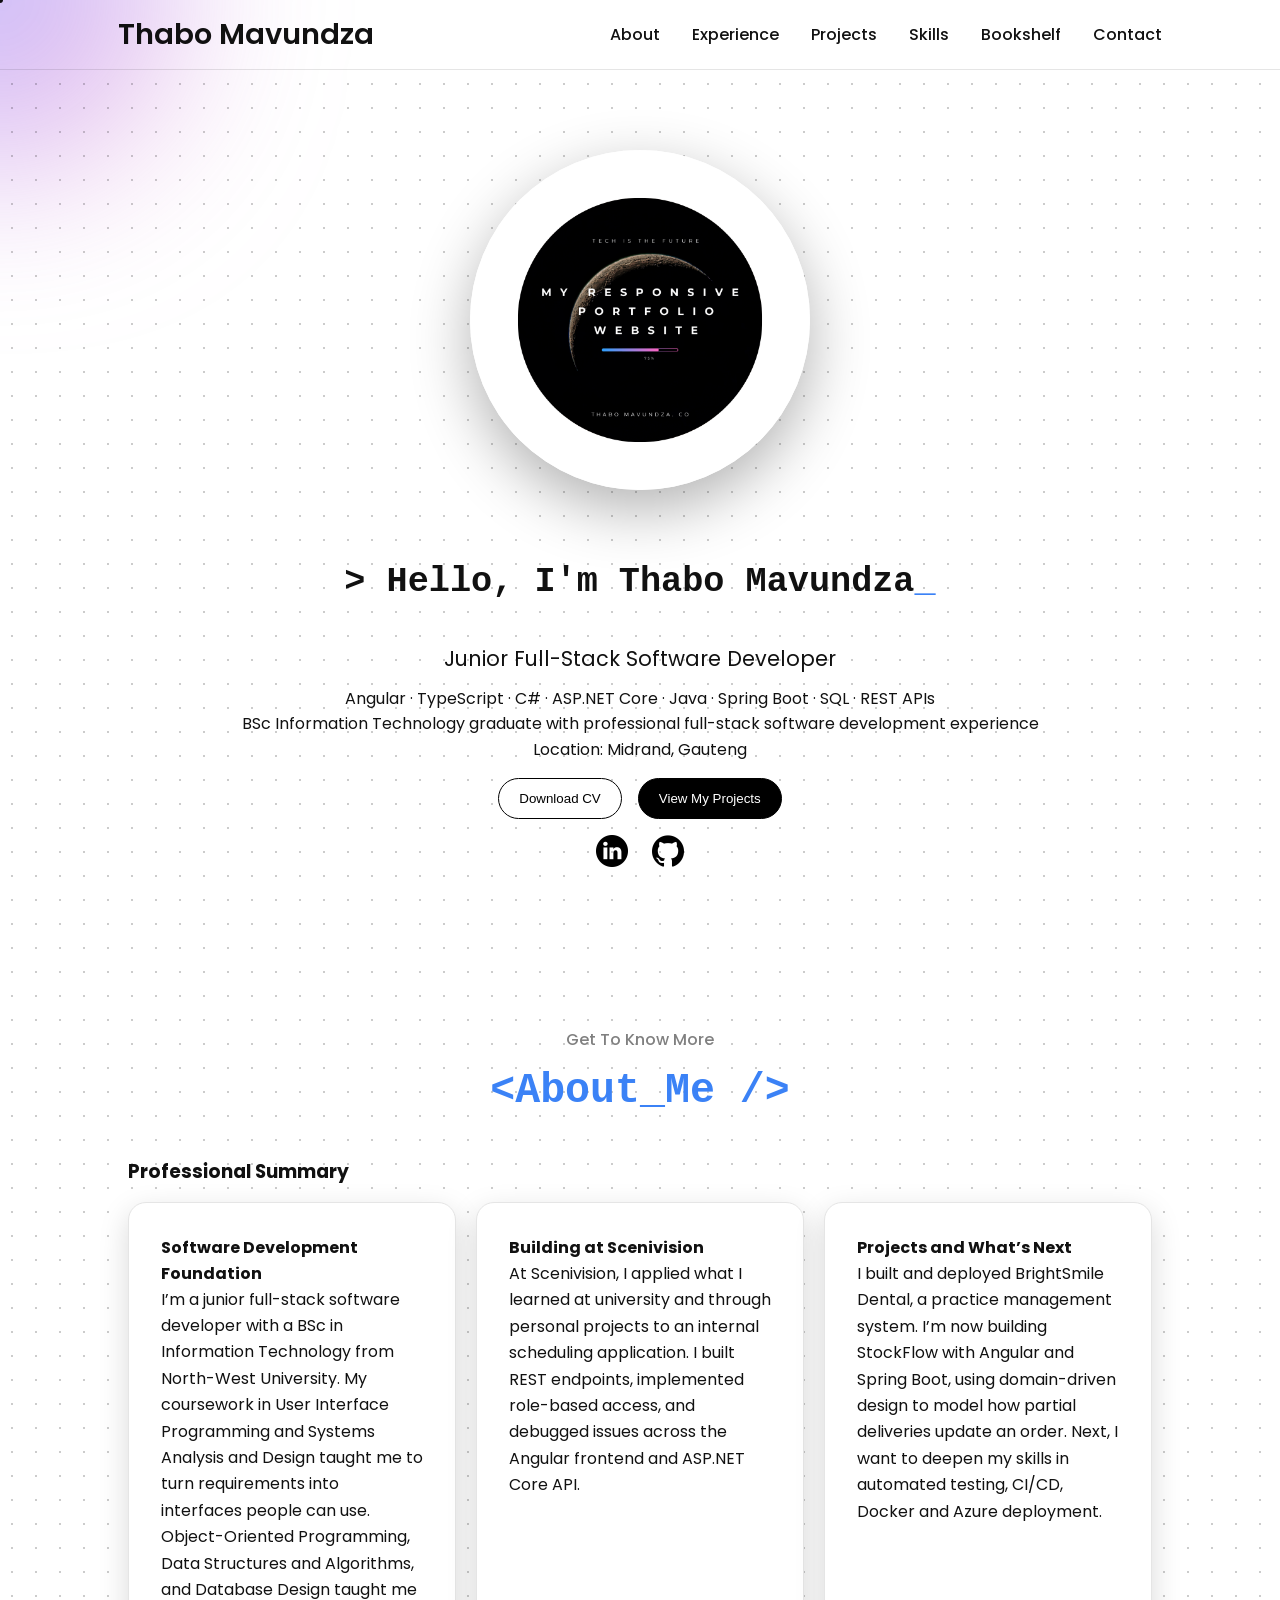
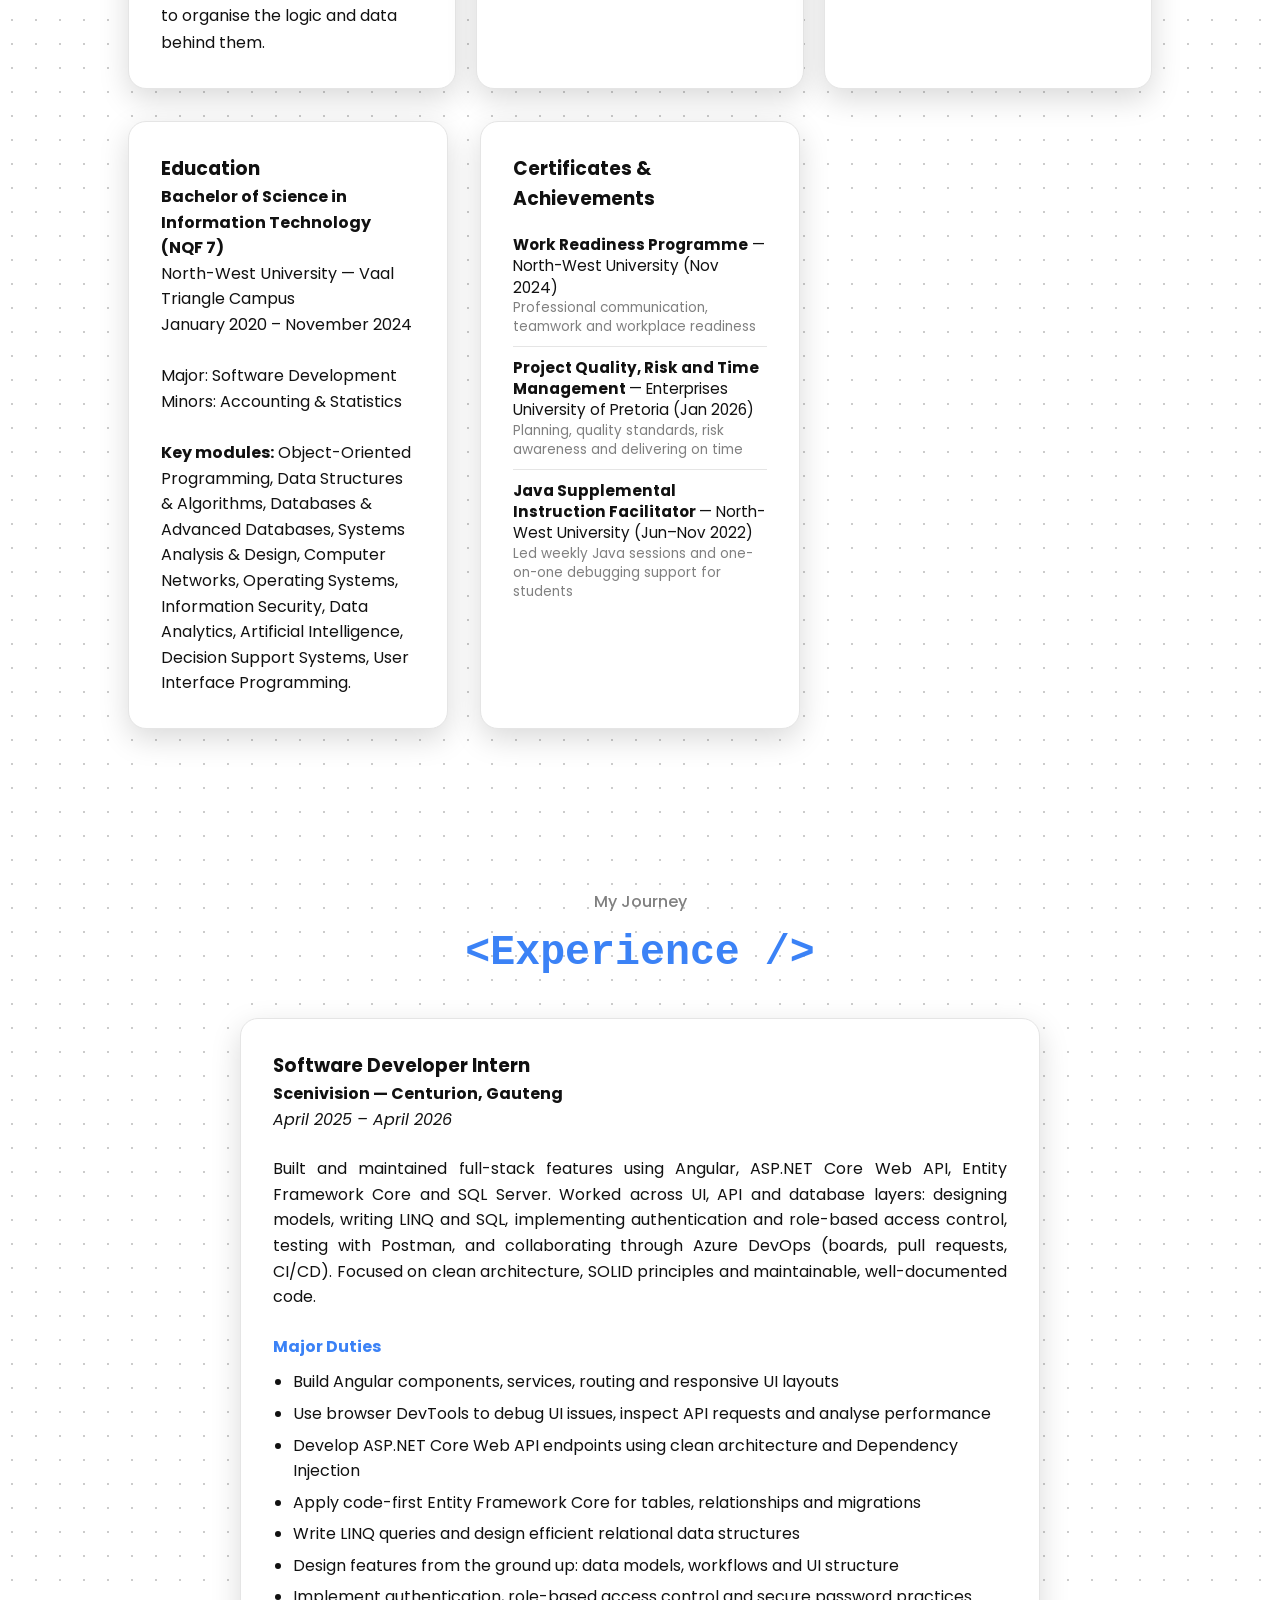
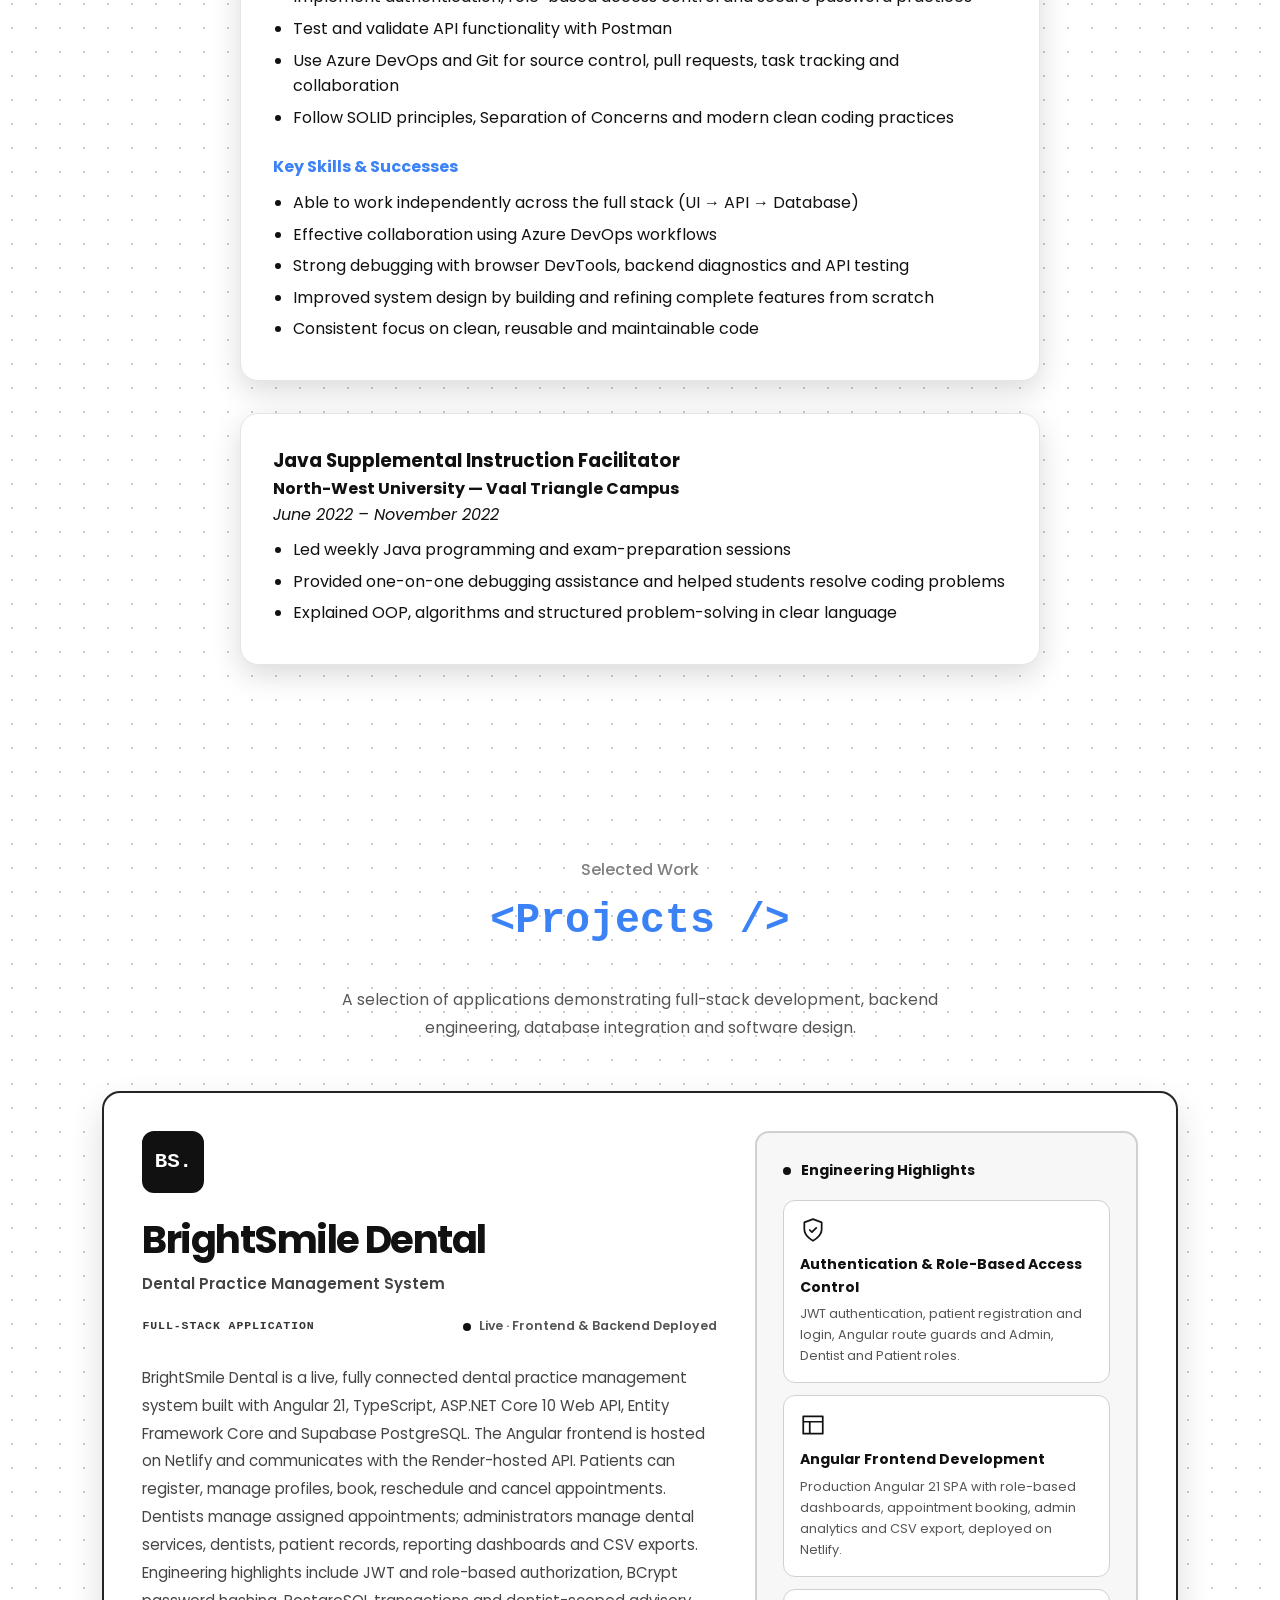
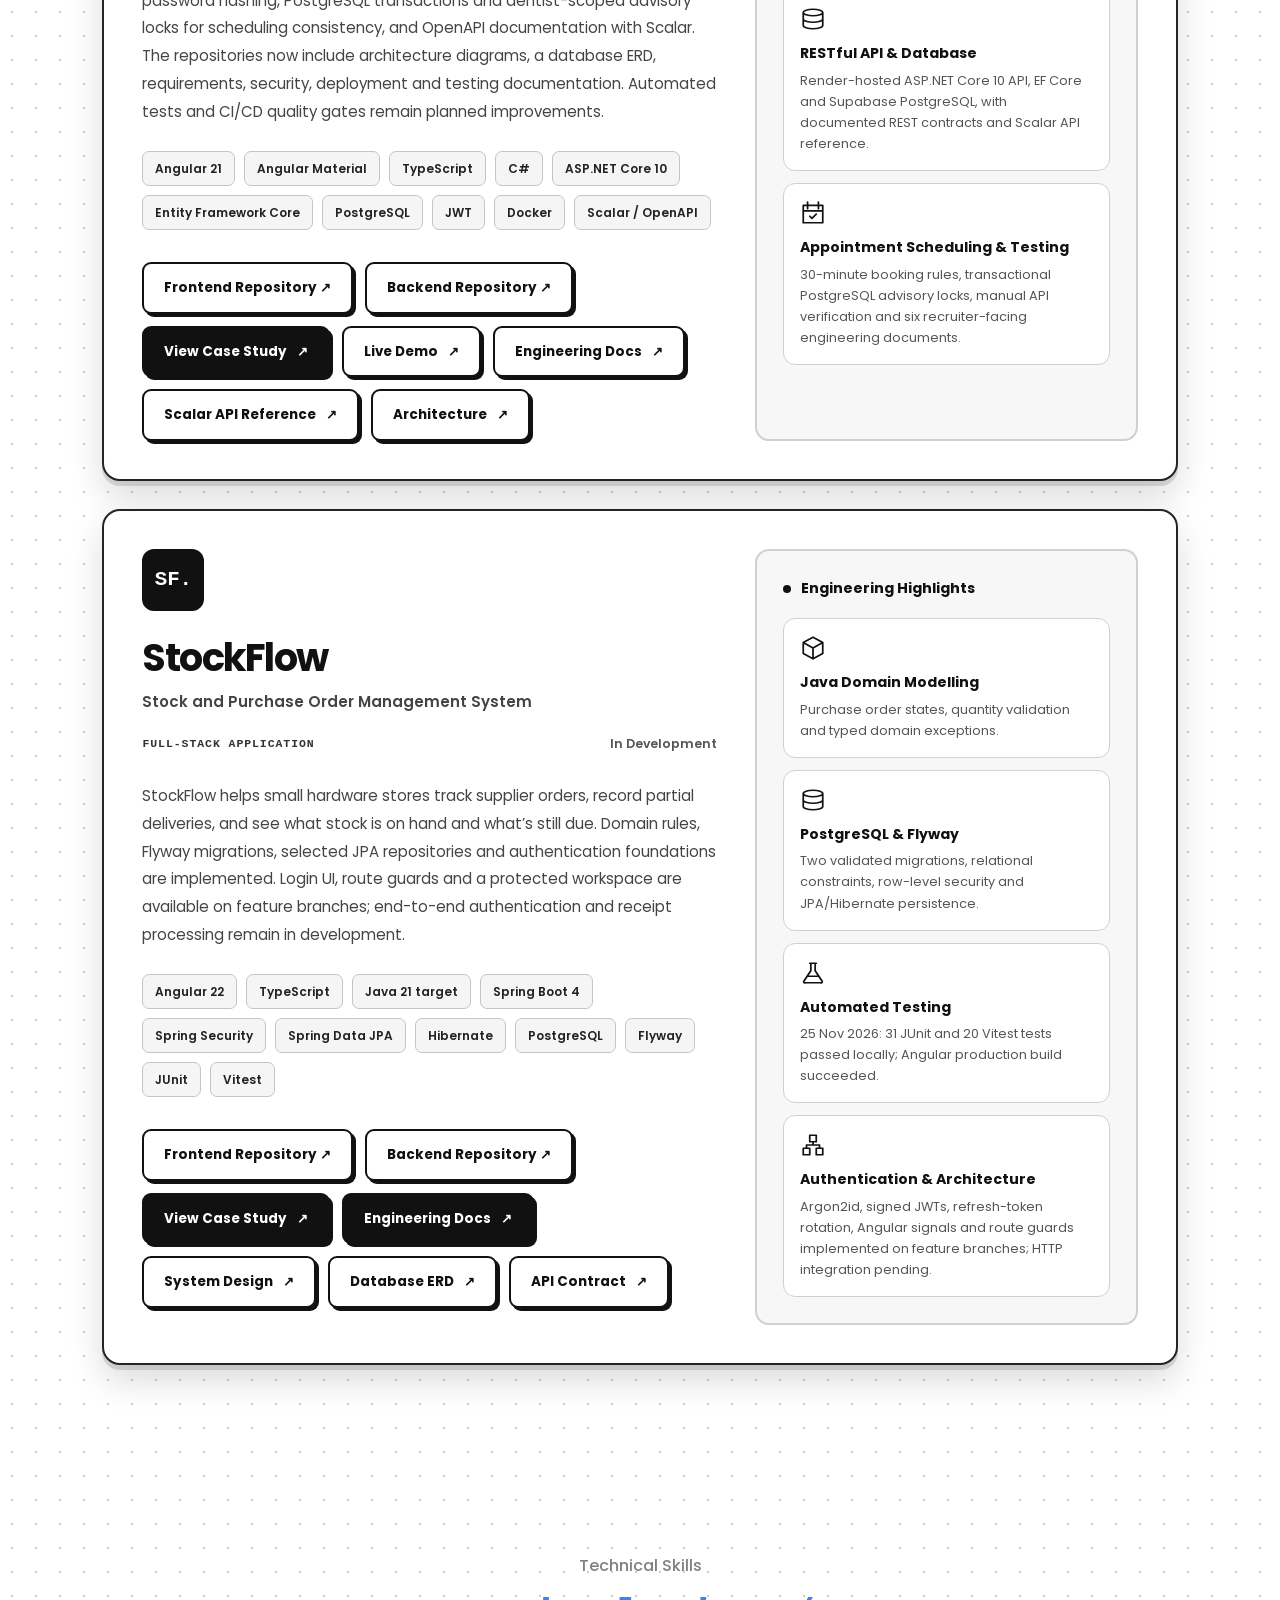
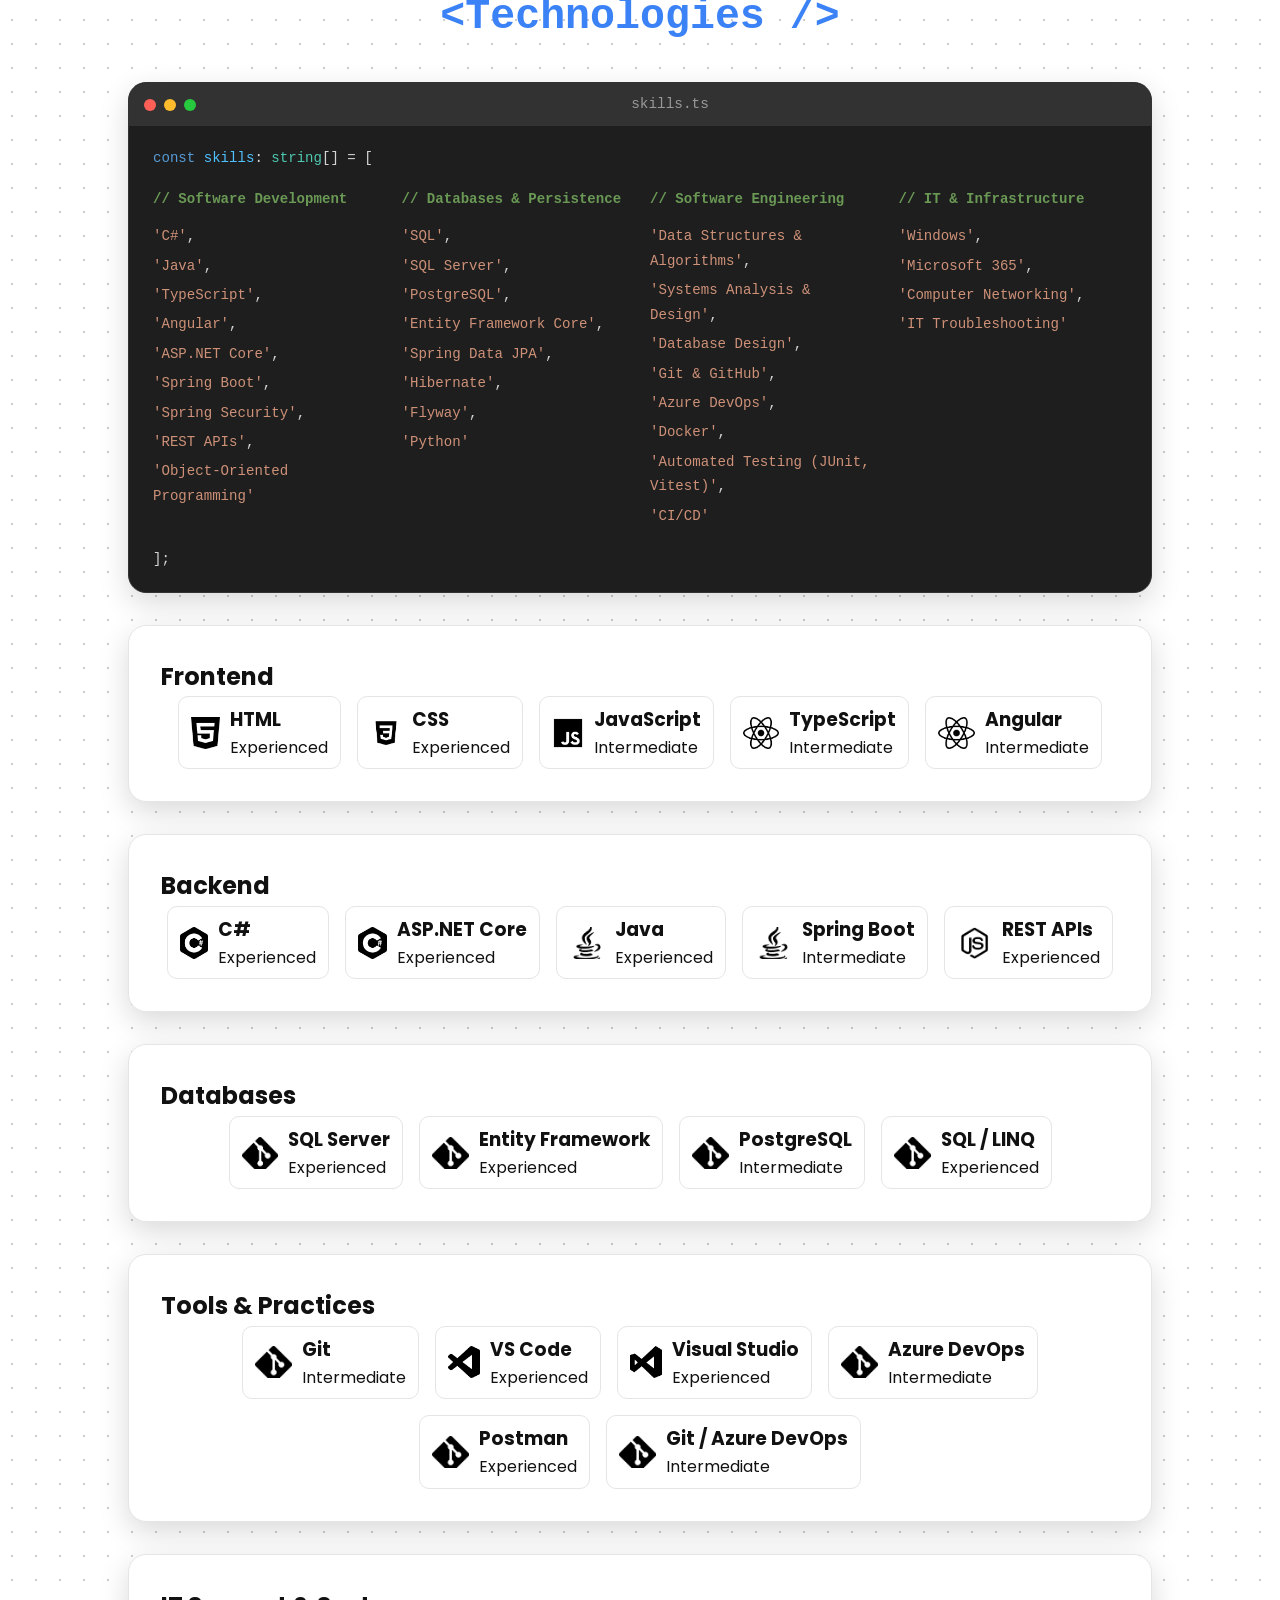
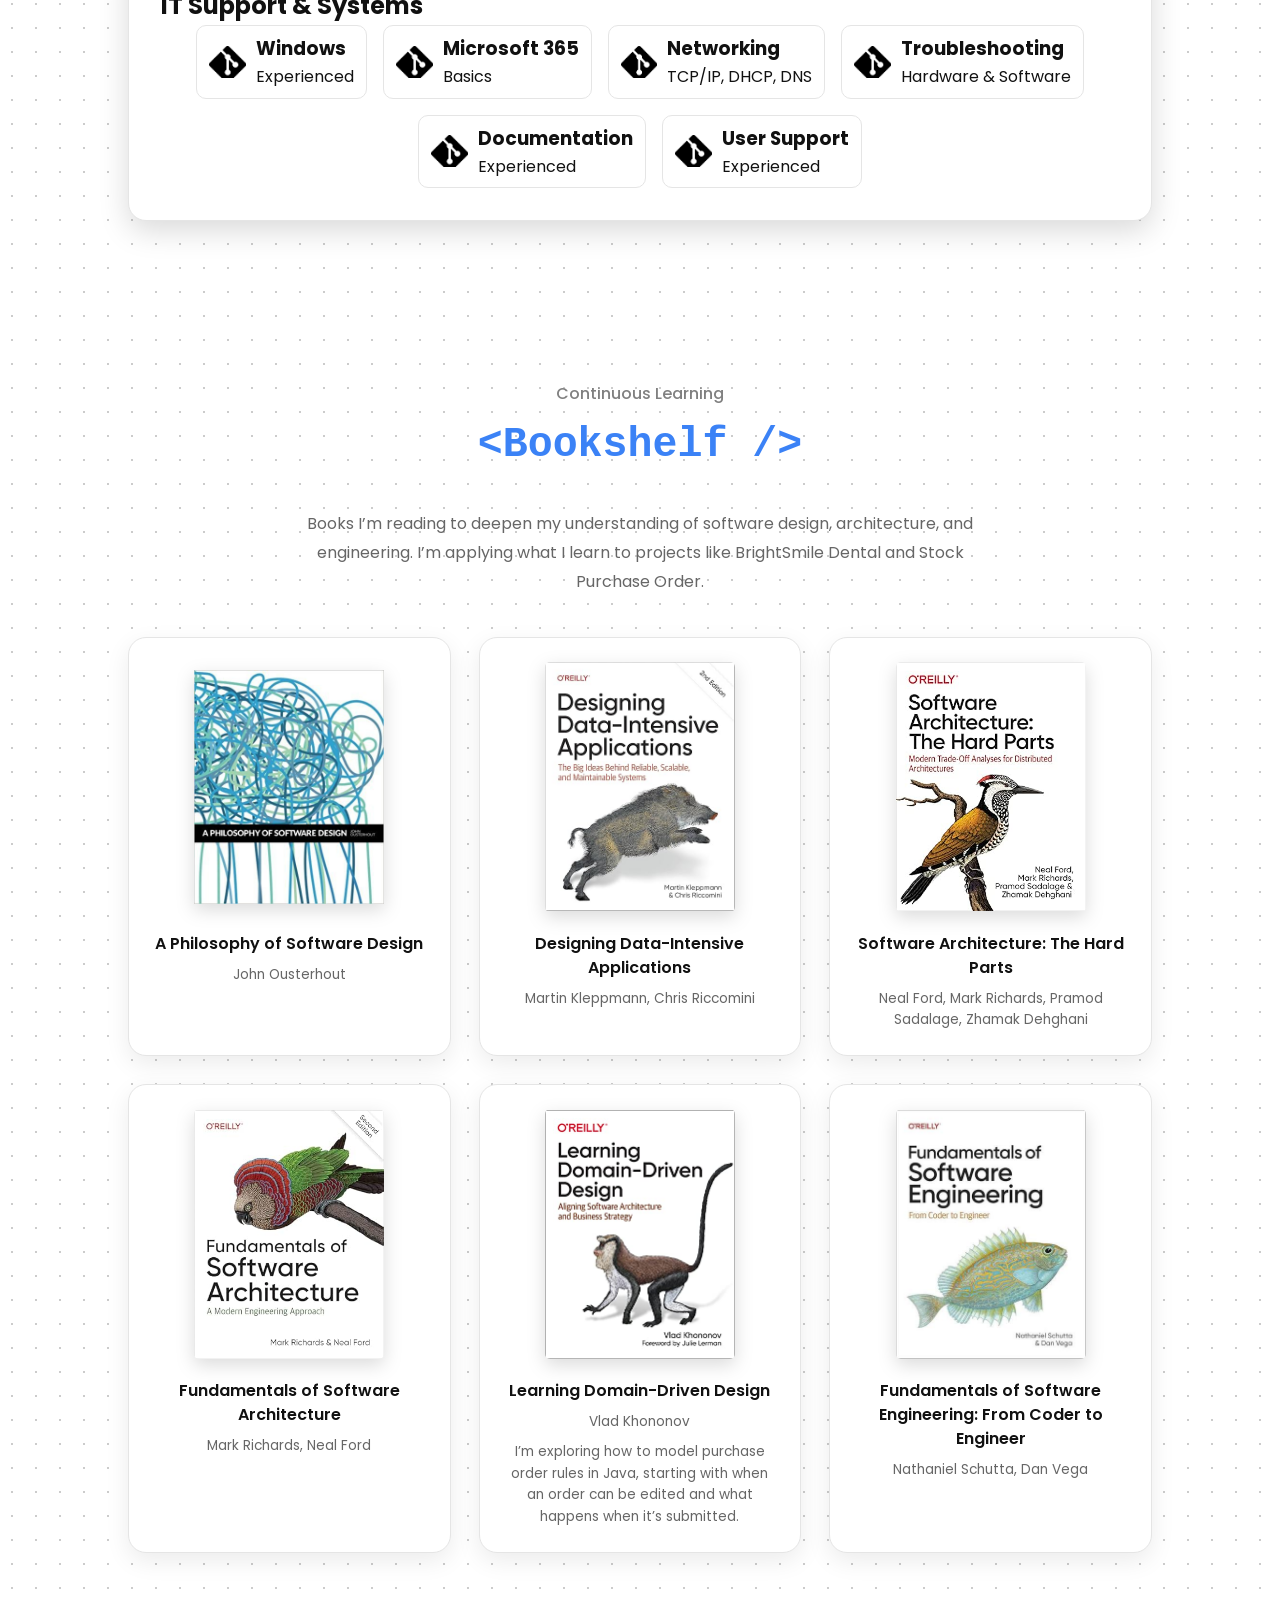
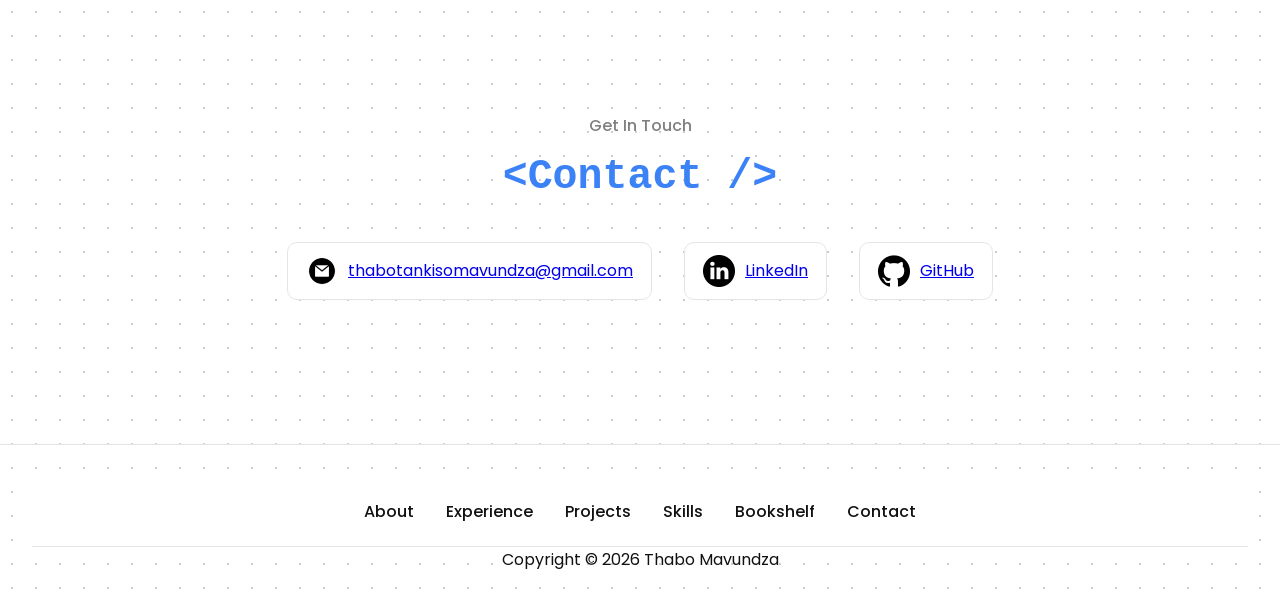
==== commit f578279b: "Focus portfolio projects on BrightSmile and StockFlow" ====
--- a/index.html
+++ b/index.html
@@ -952,144 +952,6 @@
                     </div>
                 </div>
             </article>
-
-            <div class="projects-secondary">
-
-                <!-- TECH TRENDS REST API -->
-
-                <article class="project-card project-small">
-
-                    <div class="project-topline">
-
-                        <span class="project-category">
-
-                            BACKEND / REST API
-
-                        </span>
-
-                        <span class="project-index">03</span>
-
-                    </div>
-
-                    <div class="project-small-icon" aria-hidden="true">
-
-                        API
-
-                    </div>
-
-                    <h3>Tech Trends REST API</h3>
-
-                    <p class="project-description">
-
-                        An ASP.NET Core REST API demonstrating CRUD
-
-                        operations, authentication and structured
-
-                        backend endpoint design.
-
-                    </p>
-
-                    <div class="project-tags">
-
-                        <span>C#</span>
-
-                        <span>ASP.NET Core</span>
-
-                        <span>REST API</span>
-
-                        <span>CRUD</span>
-
-                    </div>
-
-                    <div class="project-card-footer">
-
-                        <a href="https://github.com/AriesMaster/Tech-Trends-Management-API-System-CRUD-RESTful-API"
-
-                           target="_blank"
-
-                           rel="noopener noreferrer"
-
-                           class="project-text-link">
-
-                            Explore Source Code
-
-                            <span aria-hidden="true">↗</span>
-
-                        </a>
-
-                    </div>
-
-                </article>
-
-                <!-- TELEMETRY PORTAL MVC -->
-
-                <article class="project-card project-small">
-
-                    <div class="project-topline">
-
-                        <span class="project-category">
-
-                            WEB APPLICATION / MVC
-
-                        </span>
-
-                        <span class="project-index">04</span>
-
-                    </div>
-
-                    <div class="project-small-icon" aria-hidden="true">
-
-                        MVC
-
-                    </div>
-
-                    <h3>Telemetry Portal MVC</h3>
-
-                    <p class="project-description">
-
-                        An ASP.NET Core MVC application with CRUD
-
-                        functionality and SQL Server integration,
-
-                        applying architectural patterns and
-
-                        software design principles.
-
-                    </p>
-
-                    <div class="project-tags">
-
-                        <span>C#</span>
-
-                        <span>ASP.NET Core MVC</span>
-
-                        <span>SQL Server</span>
-
-                        <span>CRUD</span>
-
-                    </div>
-
-                    <div class="project-card-footer">
-
-                        <a href="https://github.com/AriesMaster/CRUD-functionality-architectural-patterns-and-design-principles-ASP.NET-Core-MVC"
-
-                           target="_blank"
-
-                           rel="noopener noreferrer"
-
-                           class="project-text-link">
-
-                            Explore Source Code
-
-                            <span aria-hidden="true">↗</span>
-
-                        </a>
-
-                    </div>
-
-                </article>
-
-            </div>
 
         </div>
 
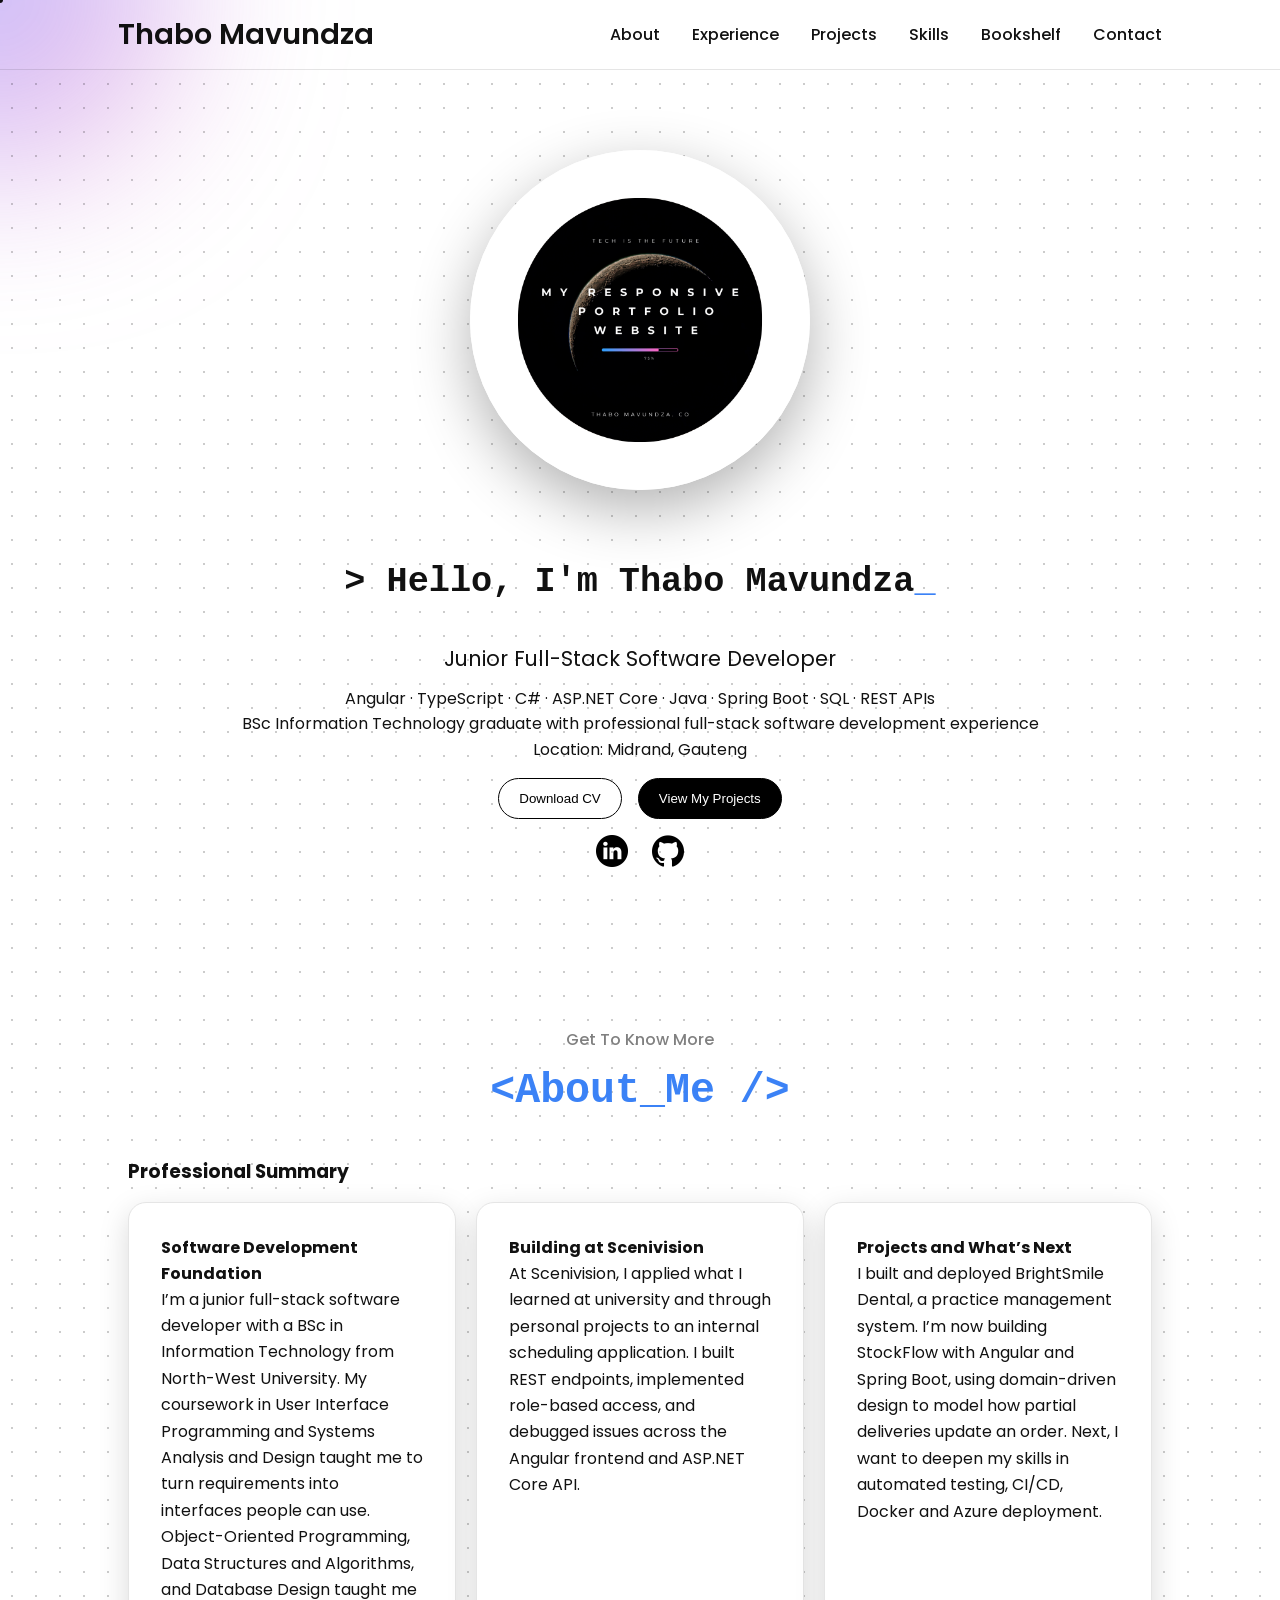
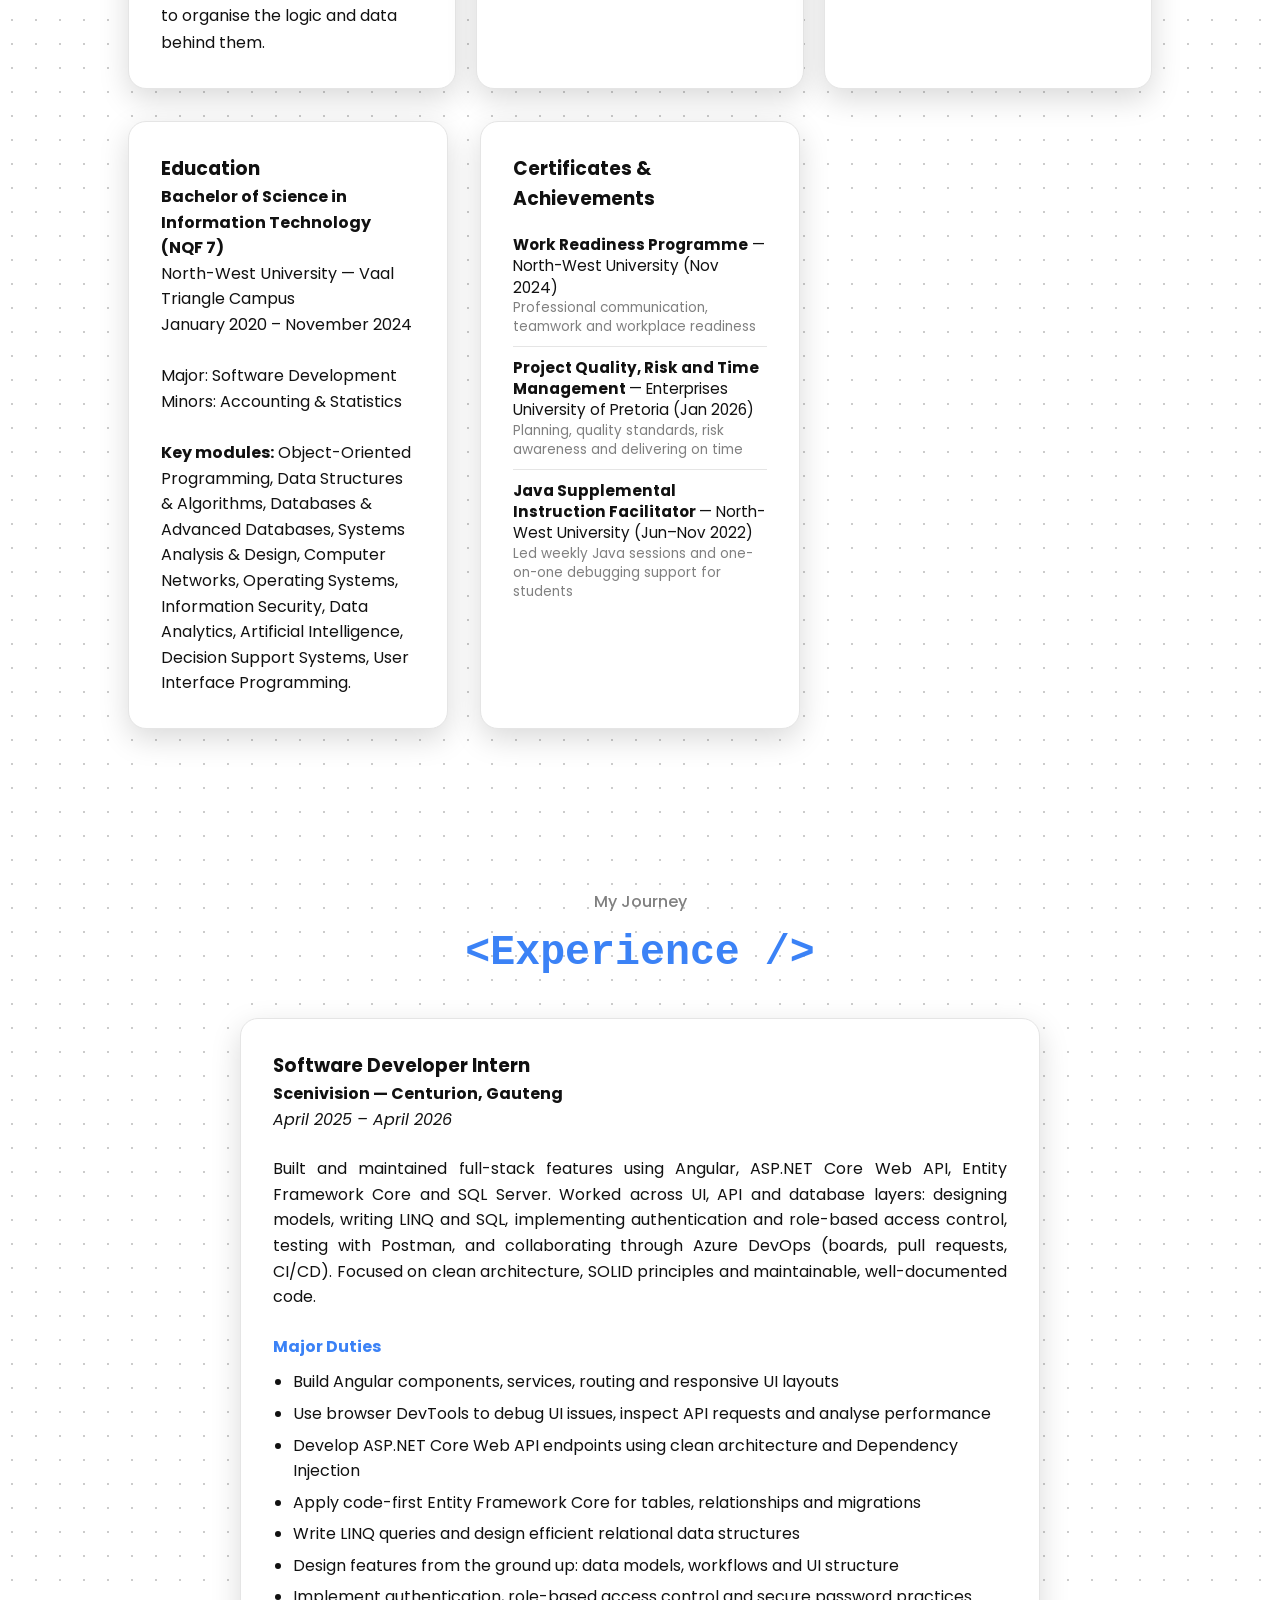
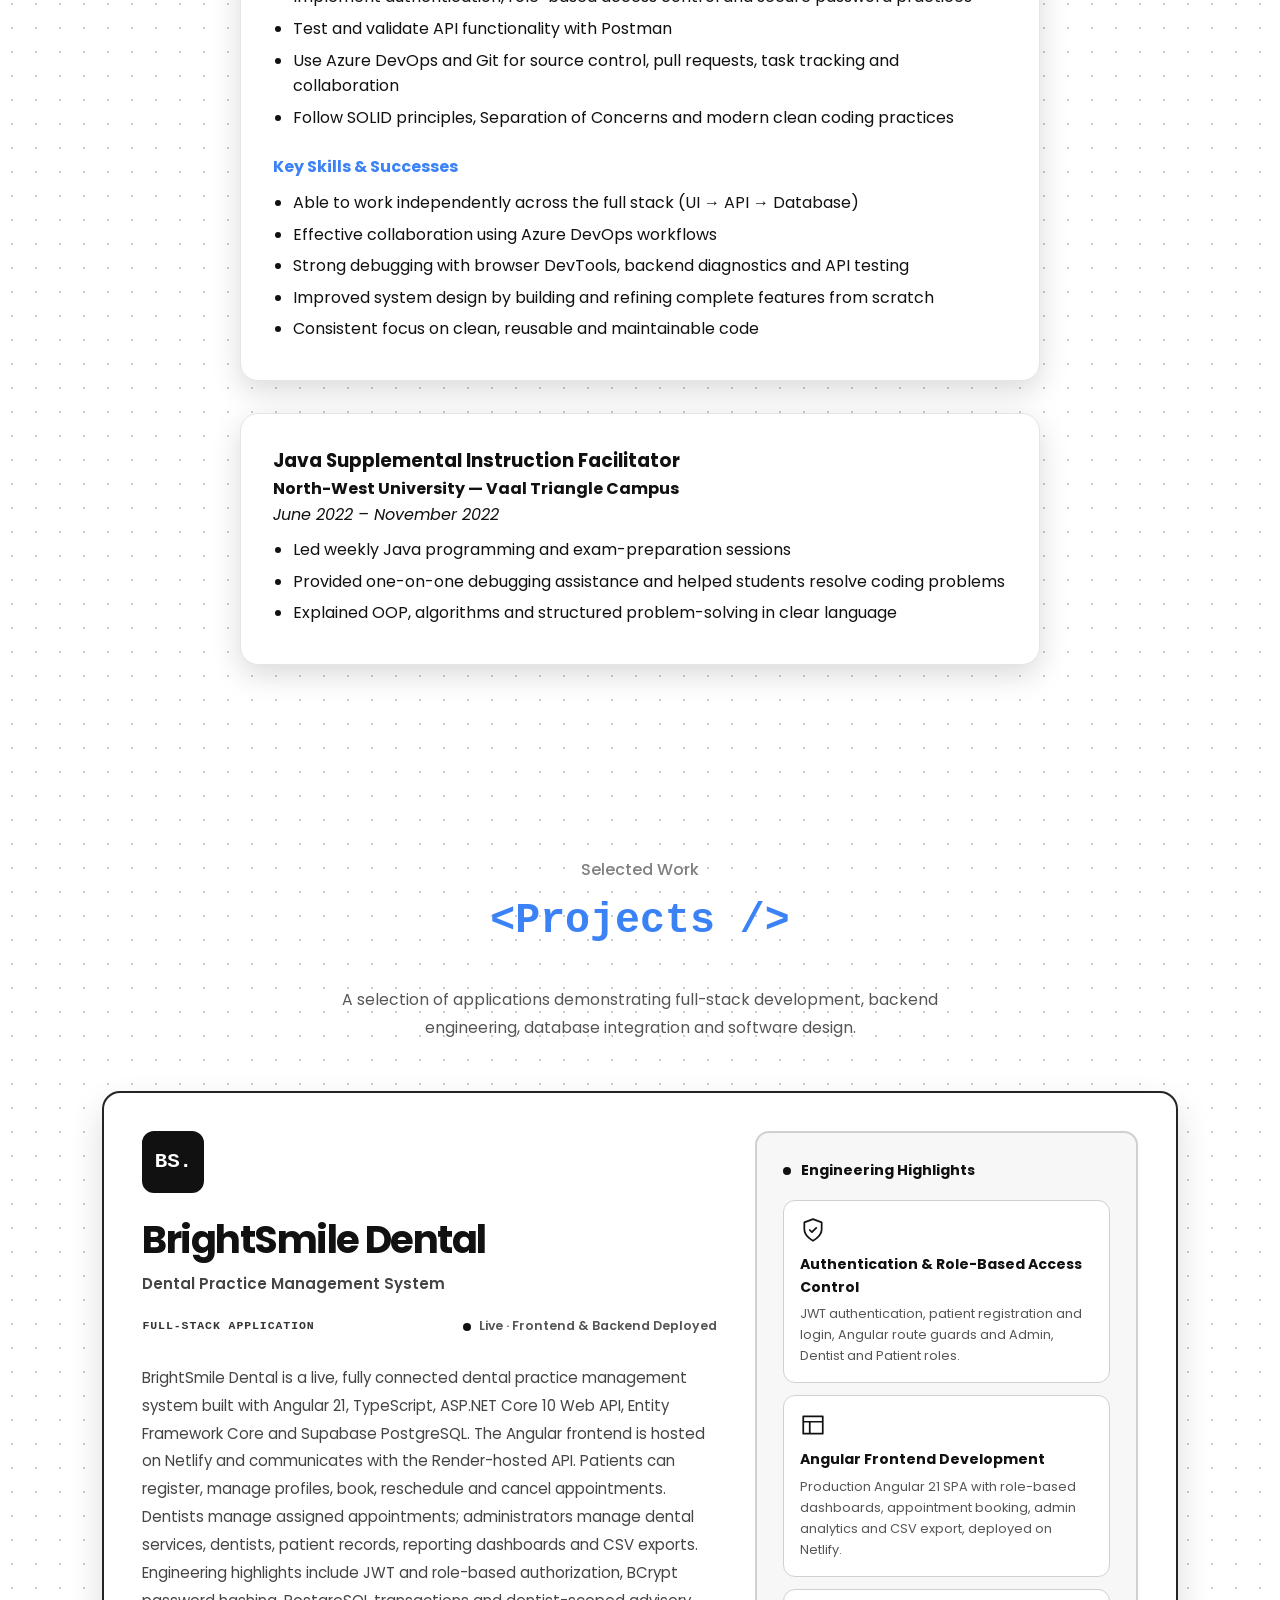
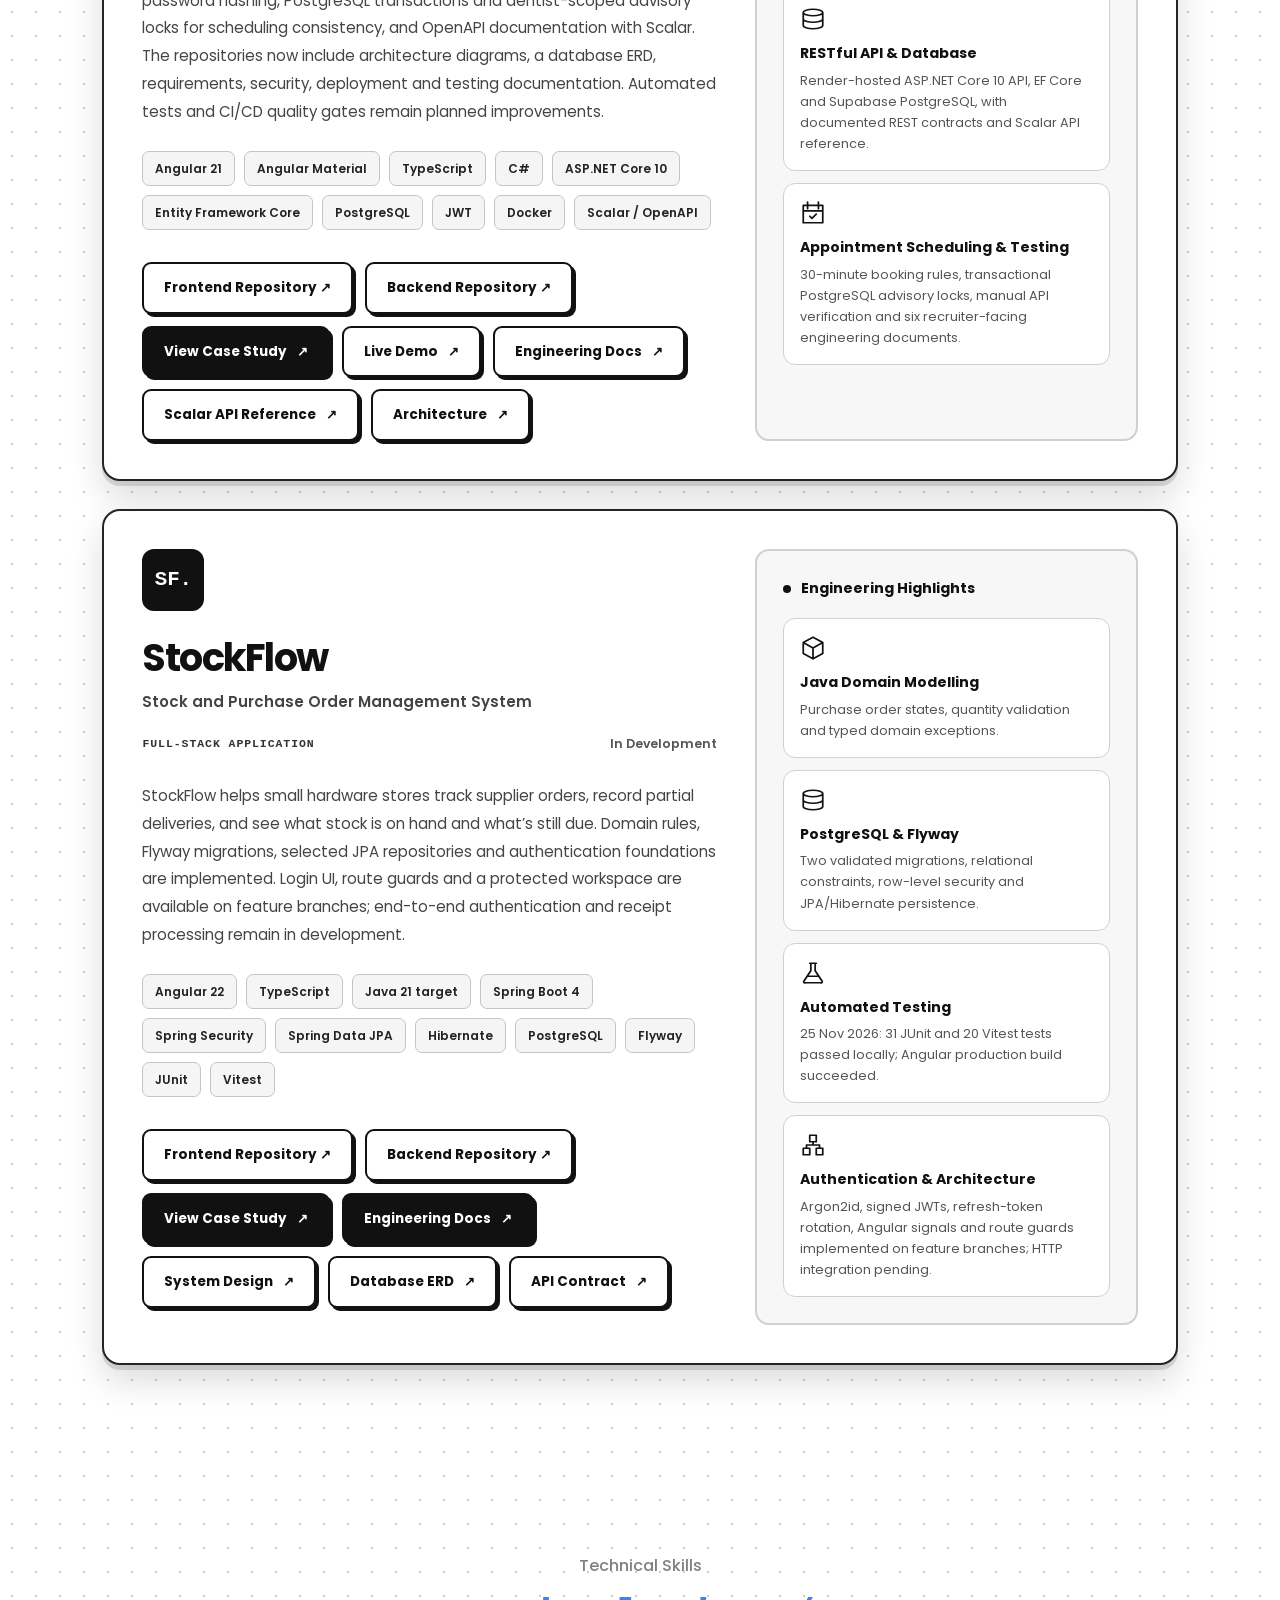
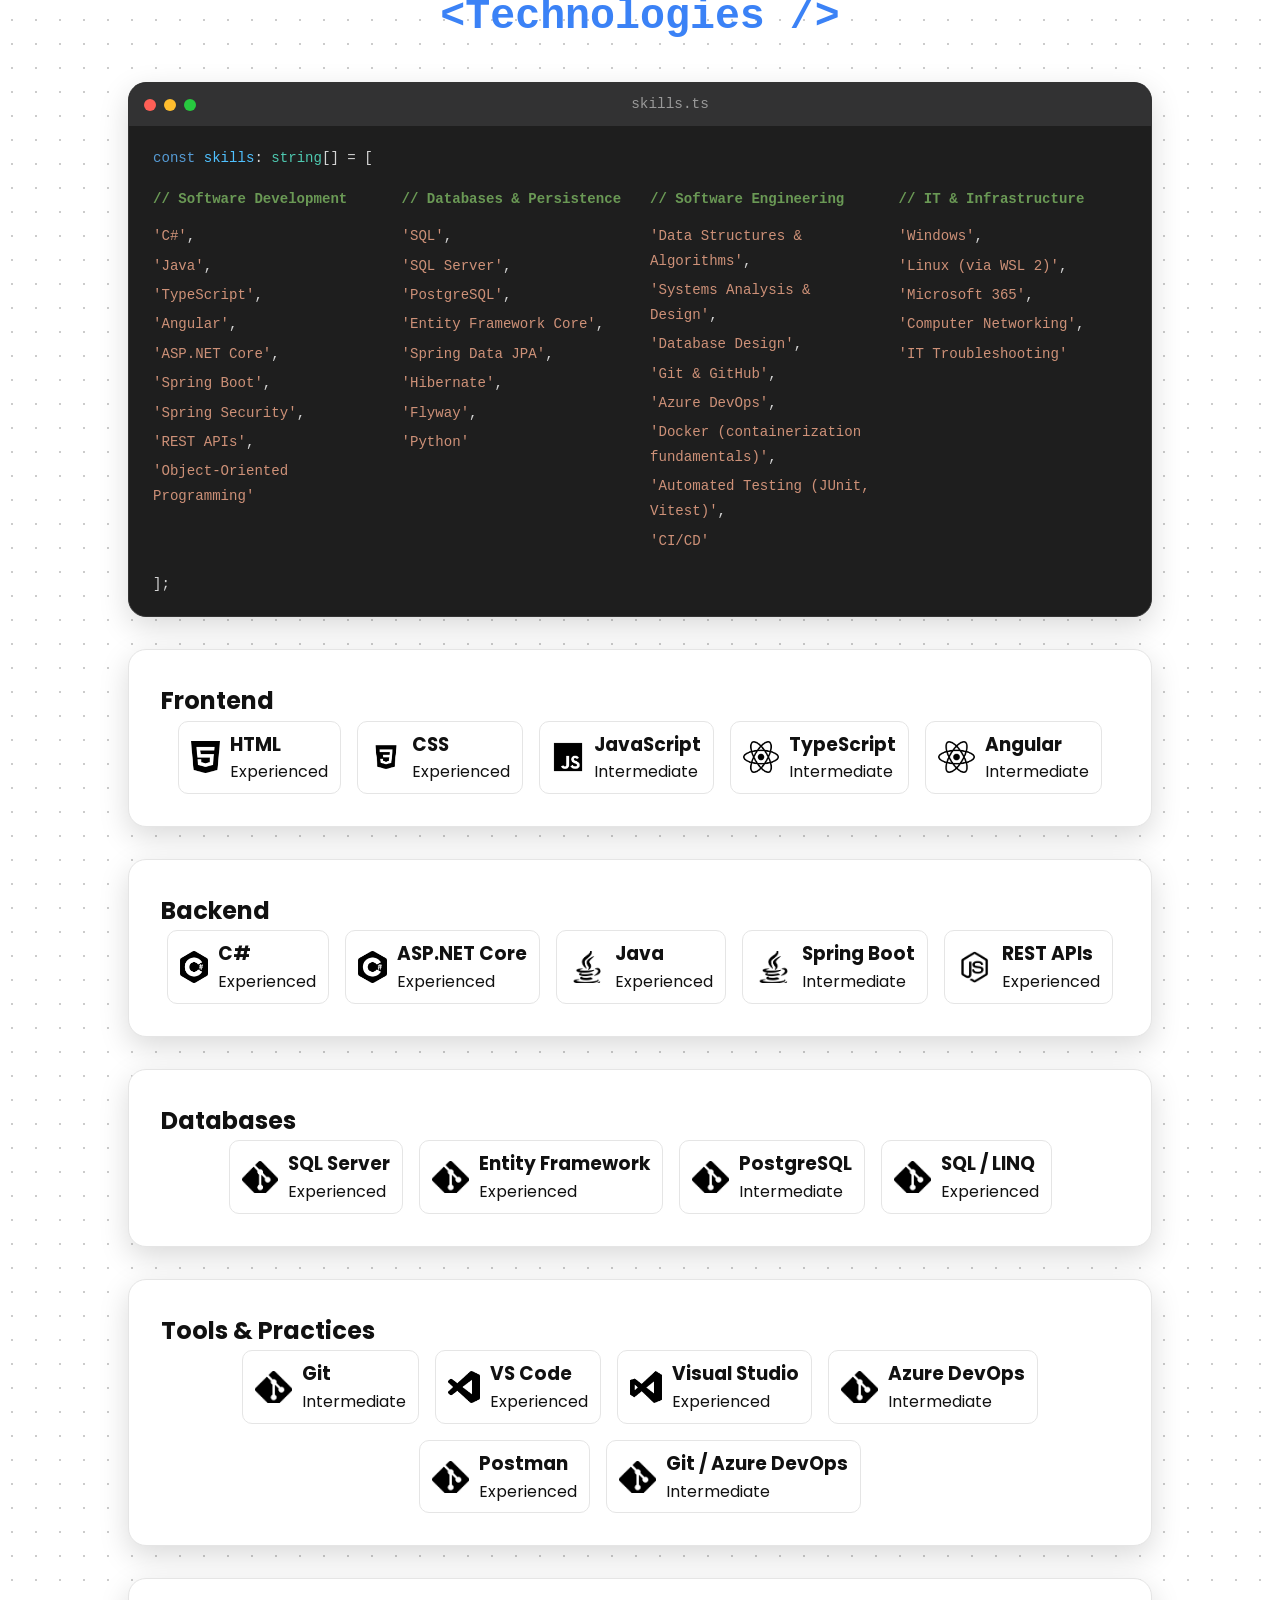
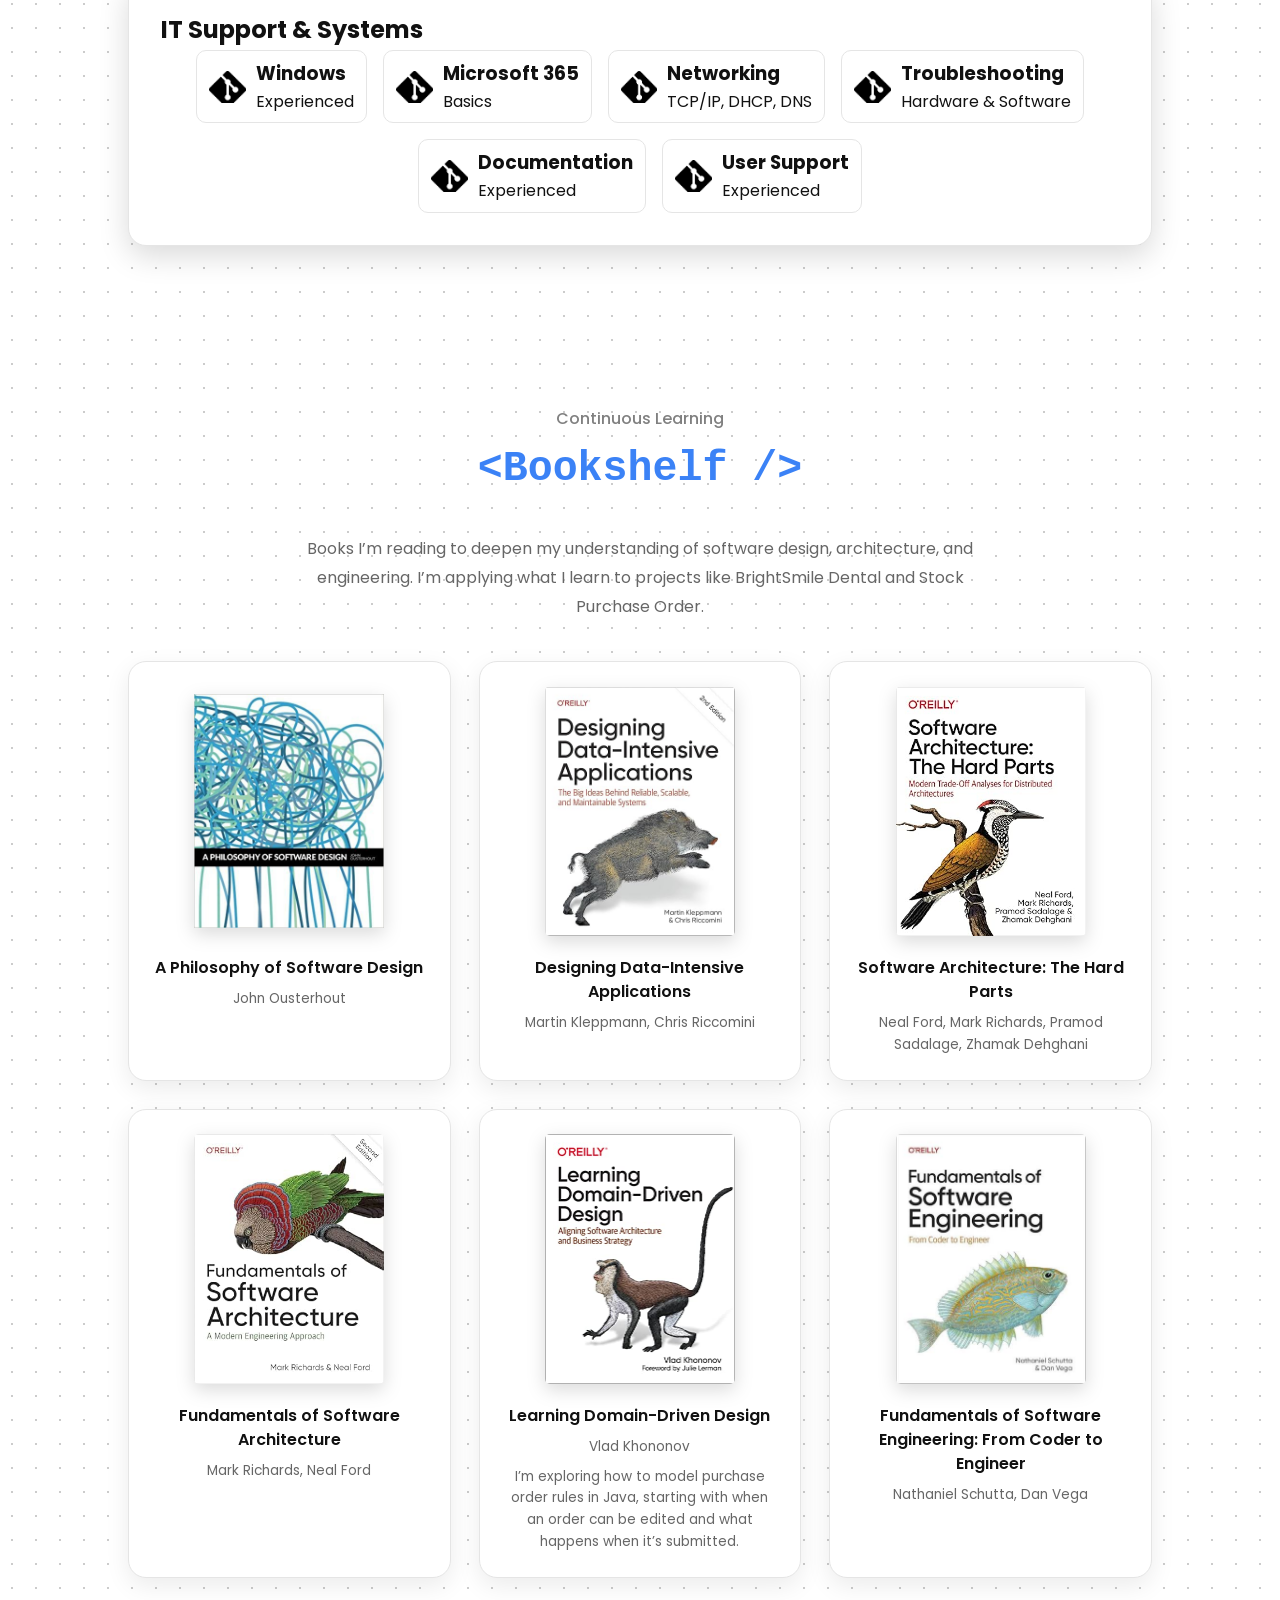
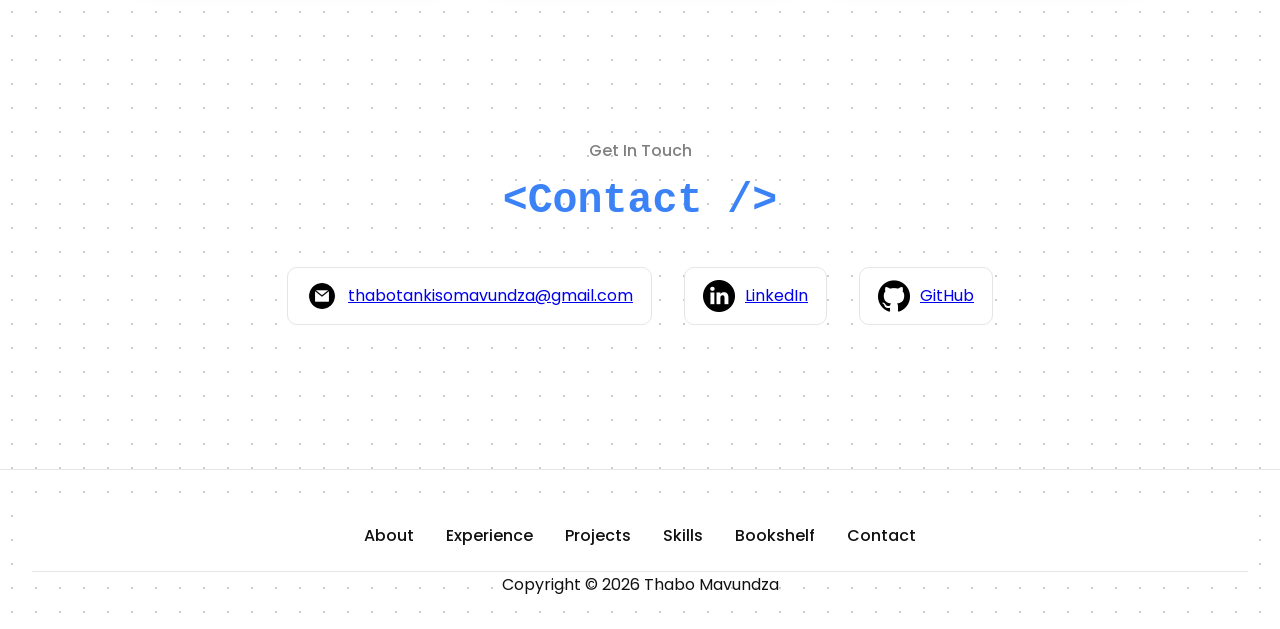
==== commit a778401f: "docs: add Docker and Linux development skills" ====
--- a/index.html
+++ b/index.html
@@ -1022,13 +1022,14 @@
                             <div class="skills-code-line"><span class="string">'Database Design'</span>,</div>
                             <div class="skills-code-line"><span class="string">'Git &amp; GitHub'</span>,</div>
                             <div class="skills-code-line"><span class="string">'Azure DevOps'</span>,</div>
-                            <div class="skills-code-line"><span class="string">'Docker'</span>,</div>
+                            <div class="skills-code-line"><span class="string">'Docker (containerization fundamentals)'</span>,</div>
                             <div class="skills-code-line"><span class="string">'Automated Testing (JUnit, Vitest)'</span>,</div>
                             <div class="skills-code-line"><span class="string">'CI/CD'</span></div>
                         </div>
                         <div class="skills-code-group">
                             <div class="skills-code-comment">// IT &amp; Infrastructure</div>
                             <div class="skills-code-line"><span class="string">'Windows'</span>,</div>
+                            <div class="skills-code-line"><span class="string">'Linux (via WSL 2)'</span>,</div>
                             <div class="skills-code-line"><span class="string">'Microsoft 365'</span>,</div>
                             <div class="skills-code-line"><span class="string">'Computer Networking'</span>,</div>
                             <div class="skills-code-line"><span class="string">'IT Troubleshooting'</span></div>
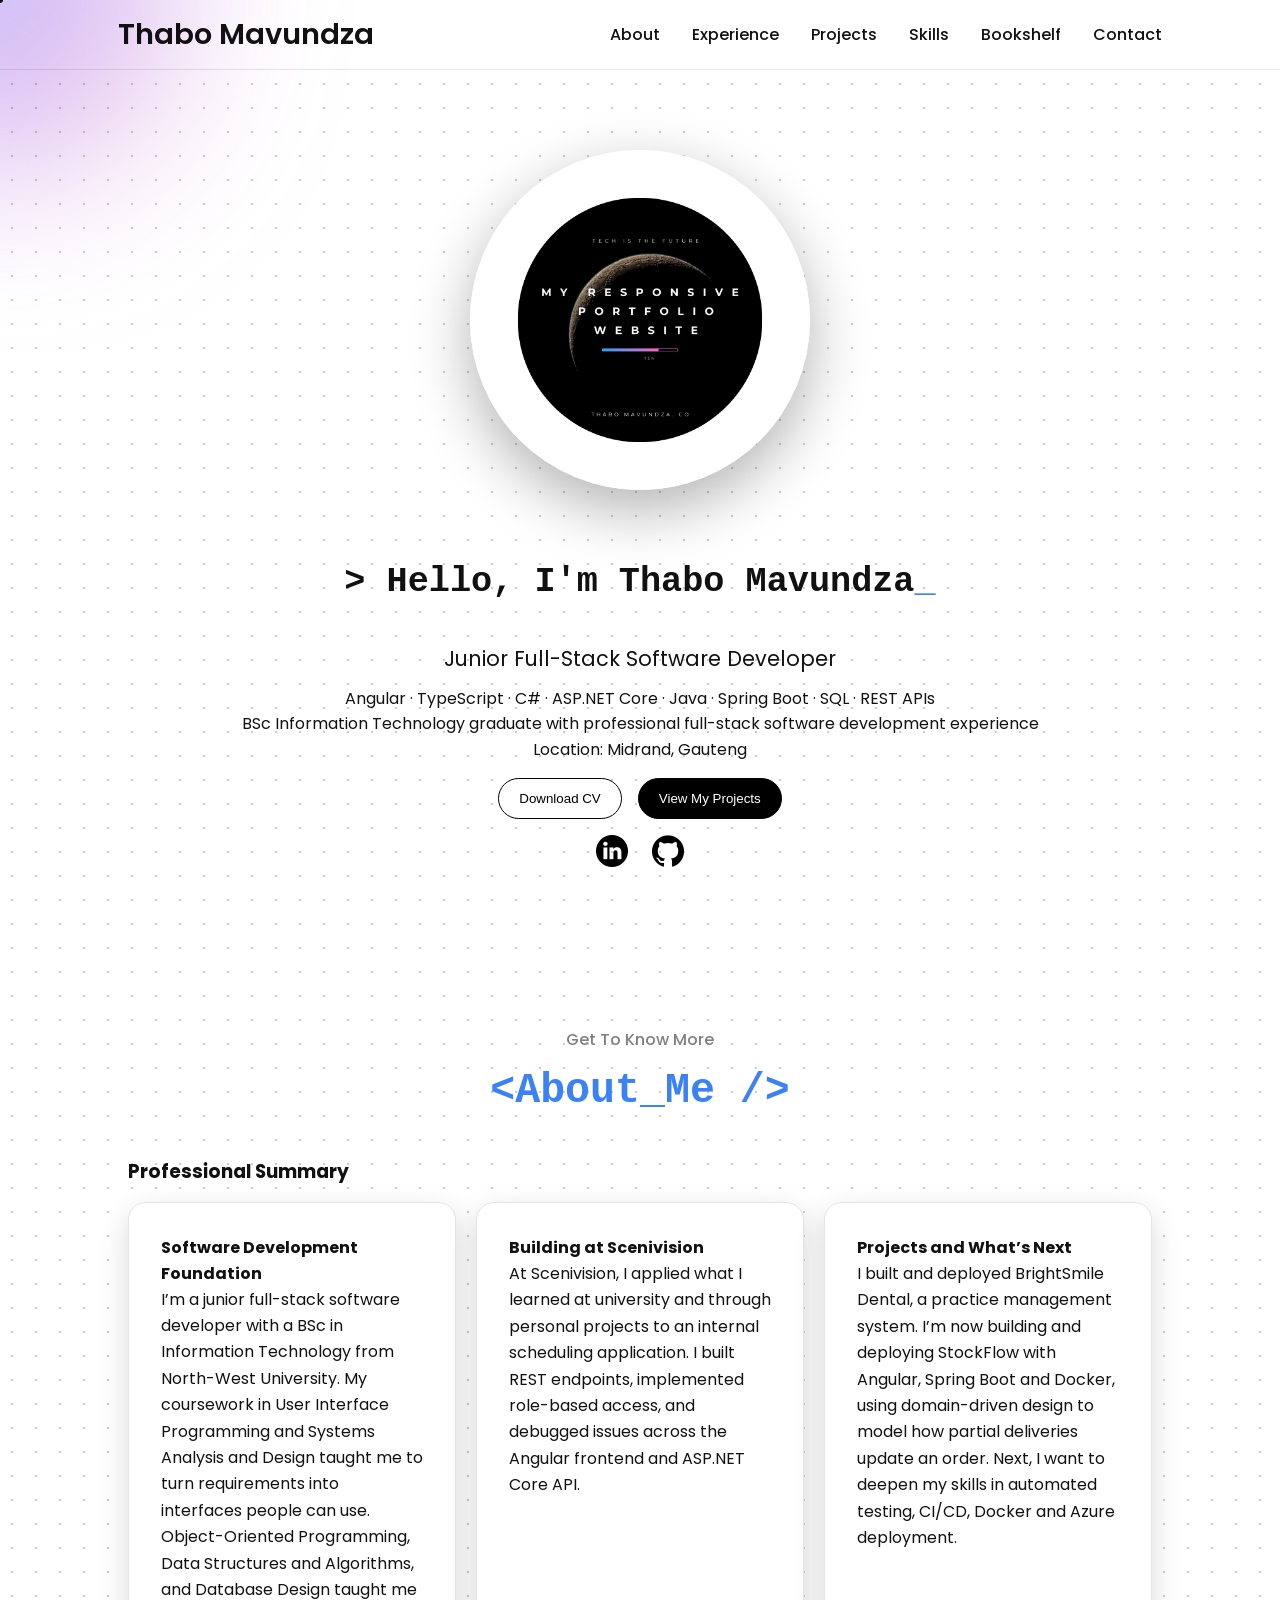
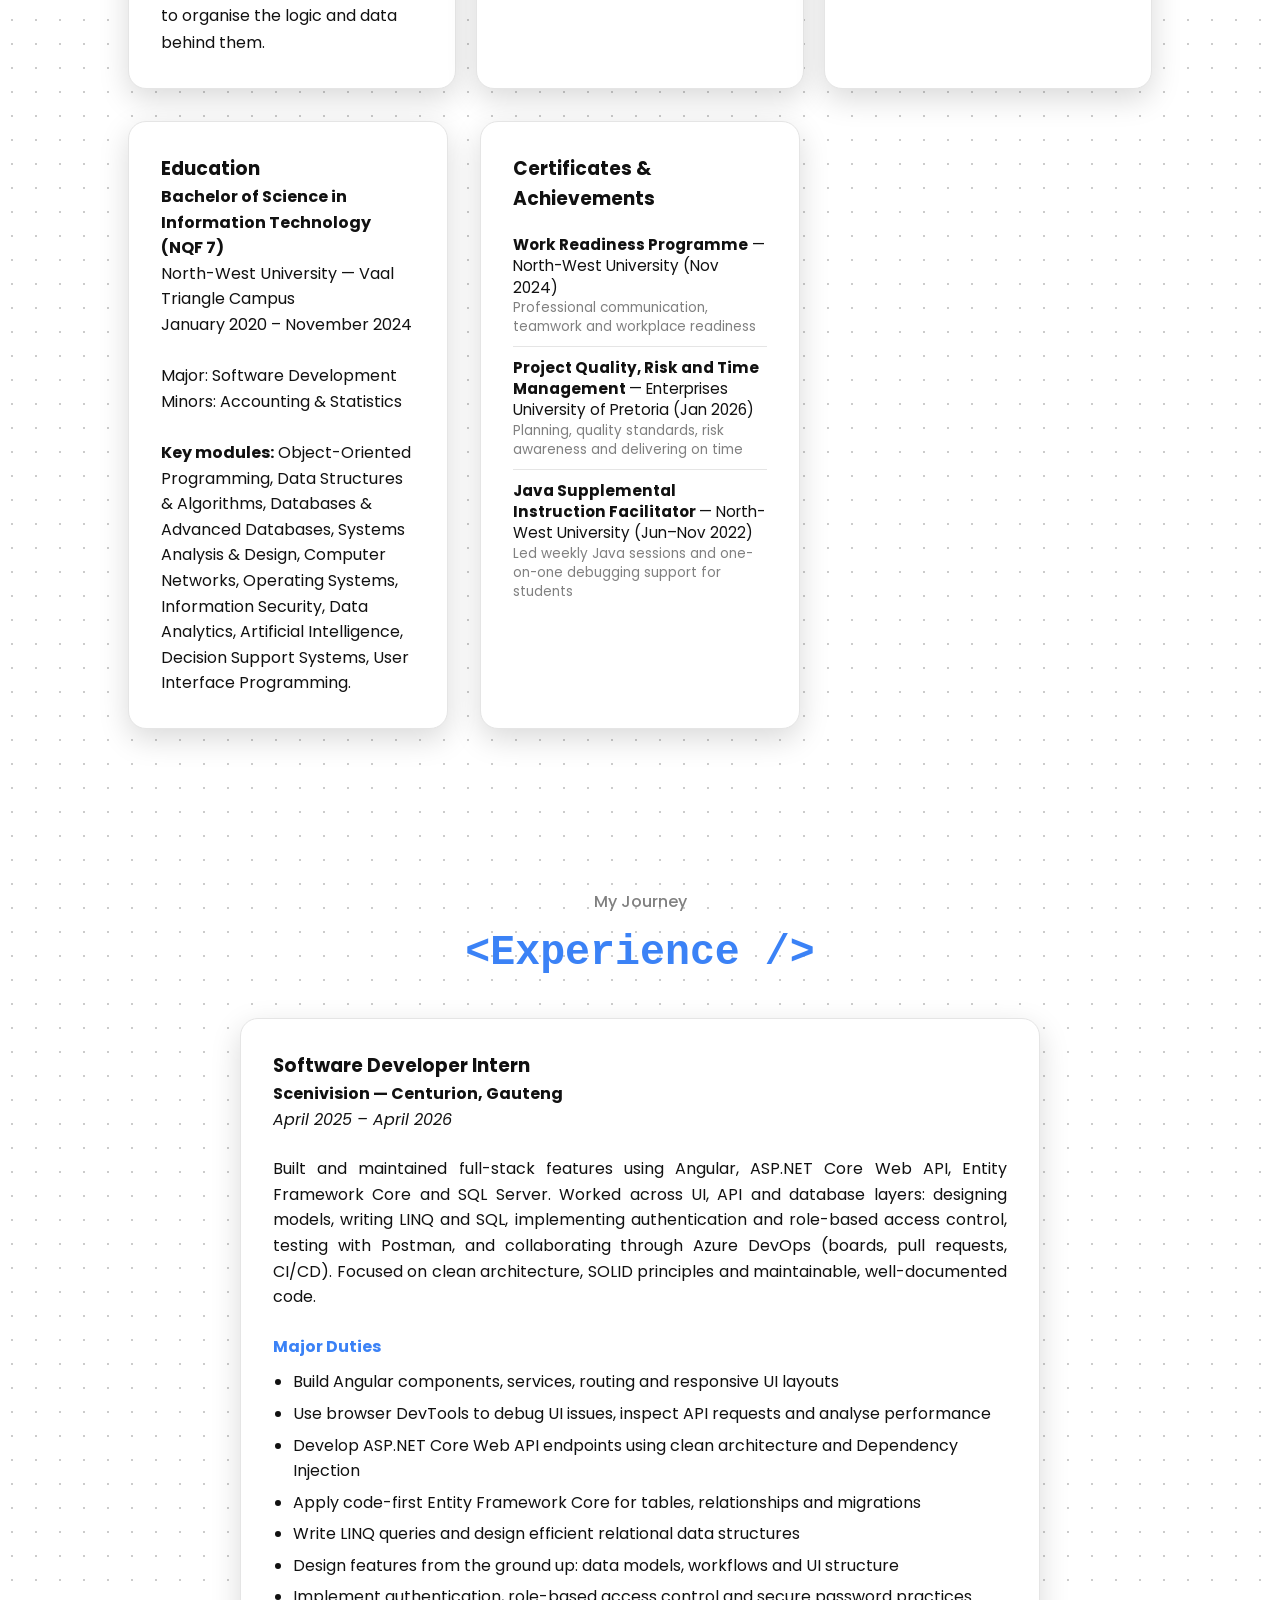
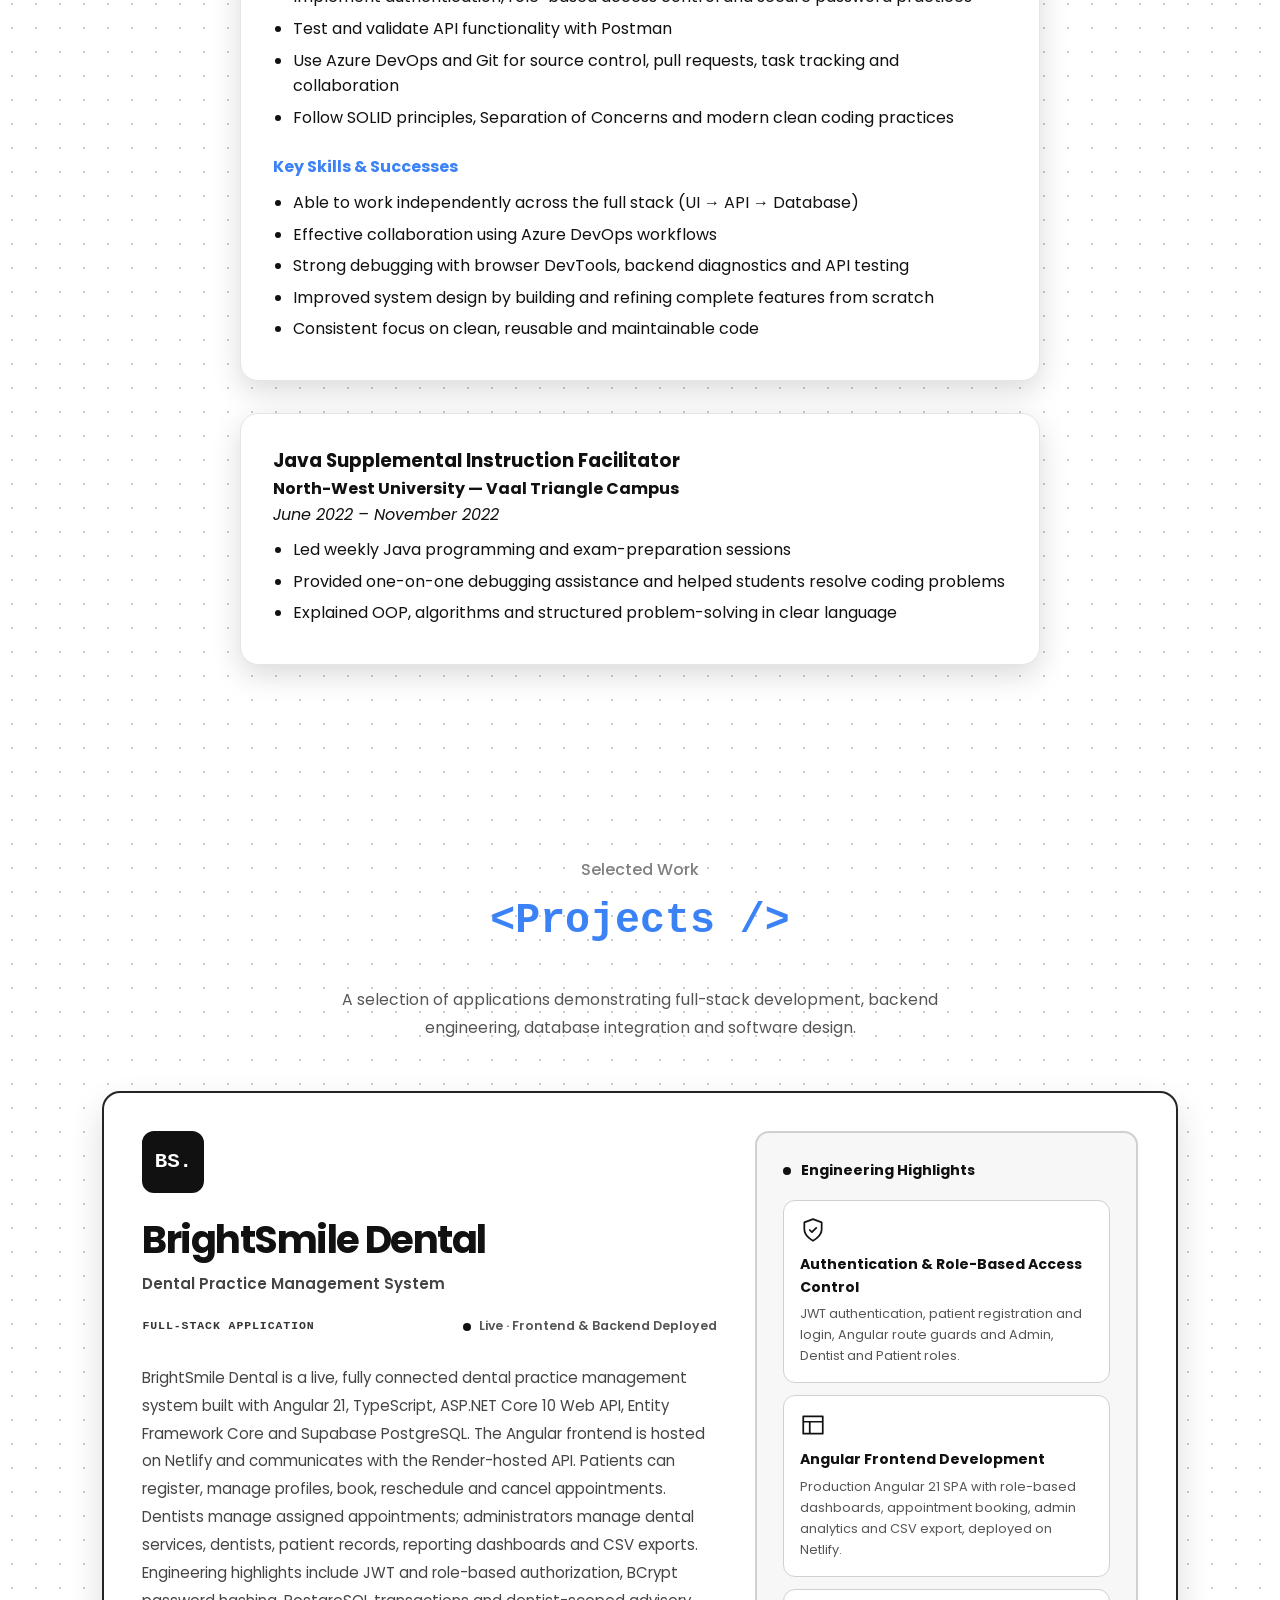
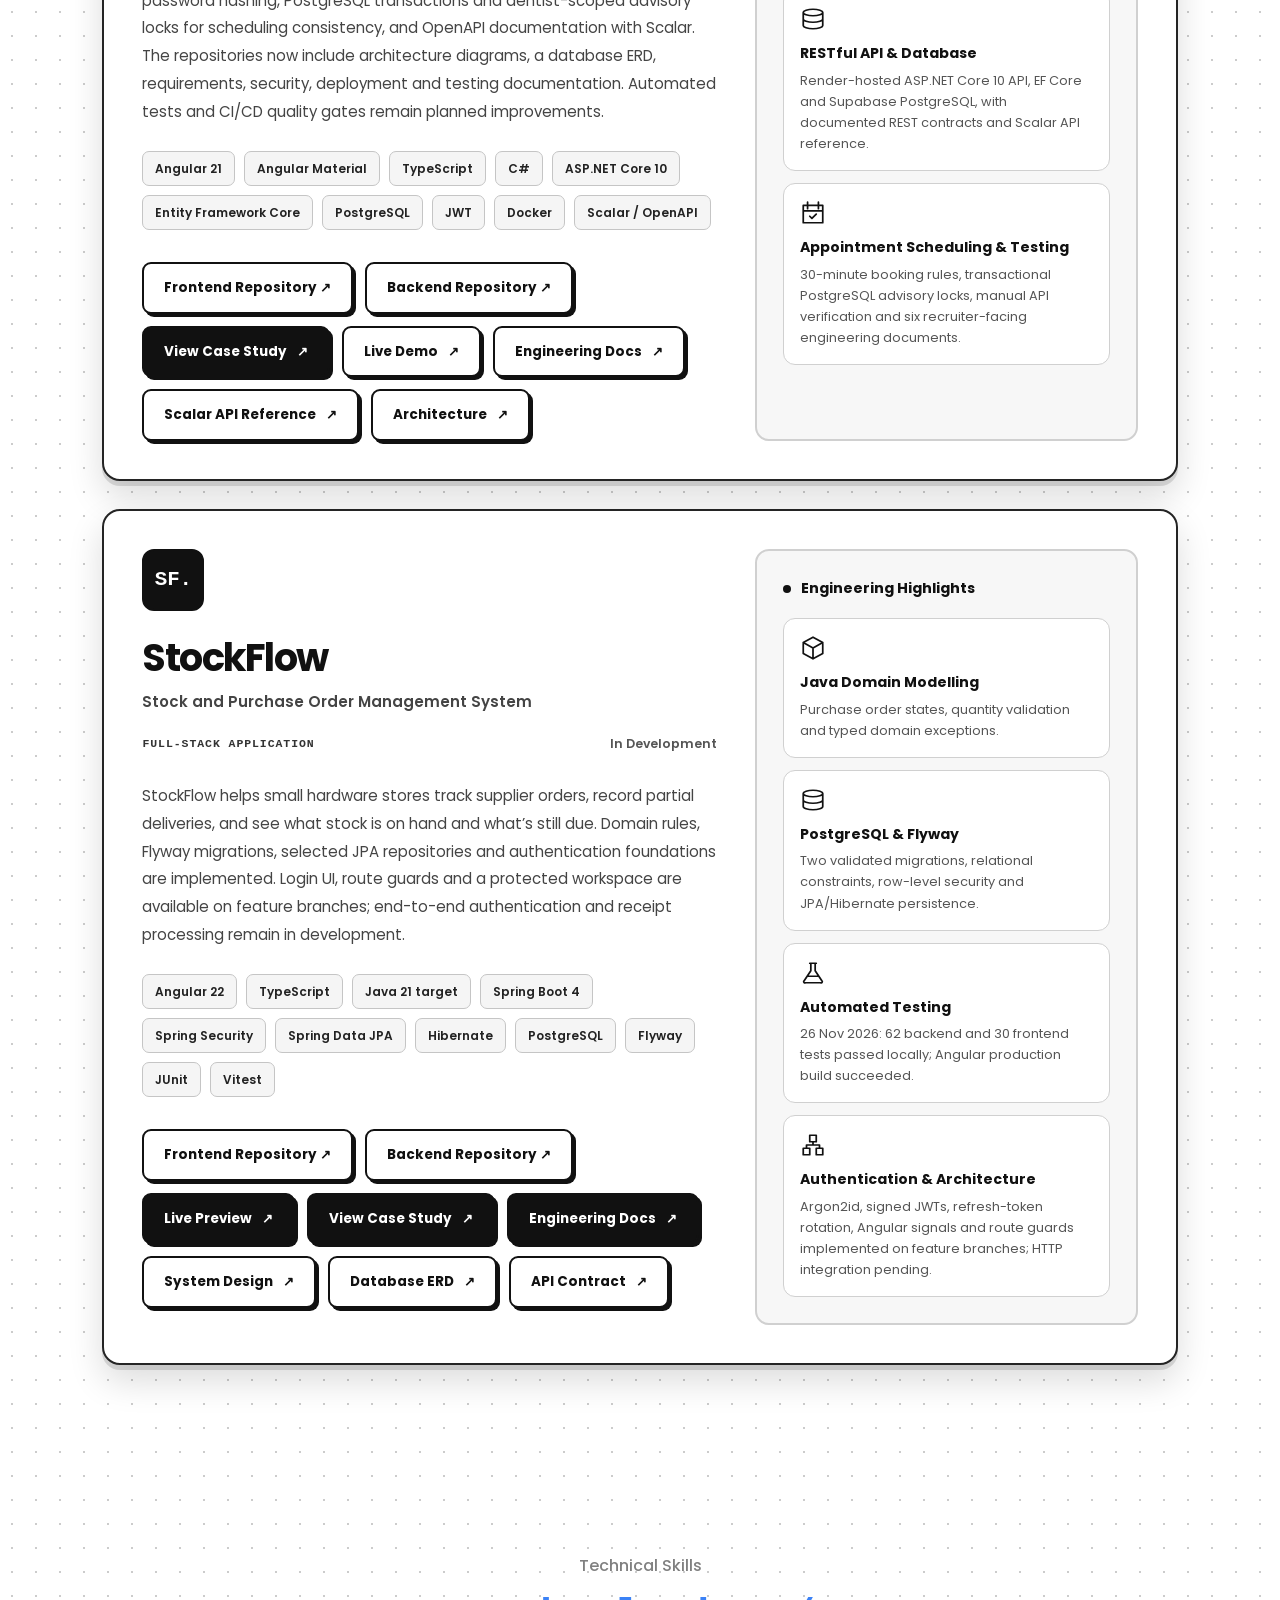
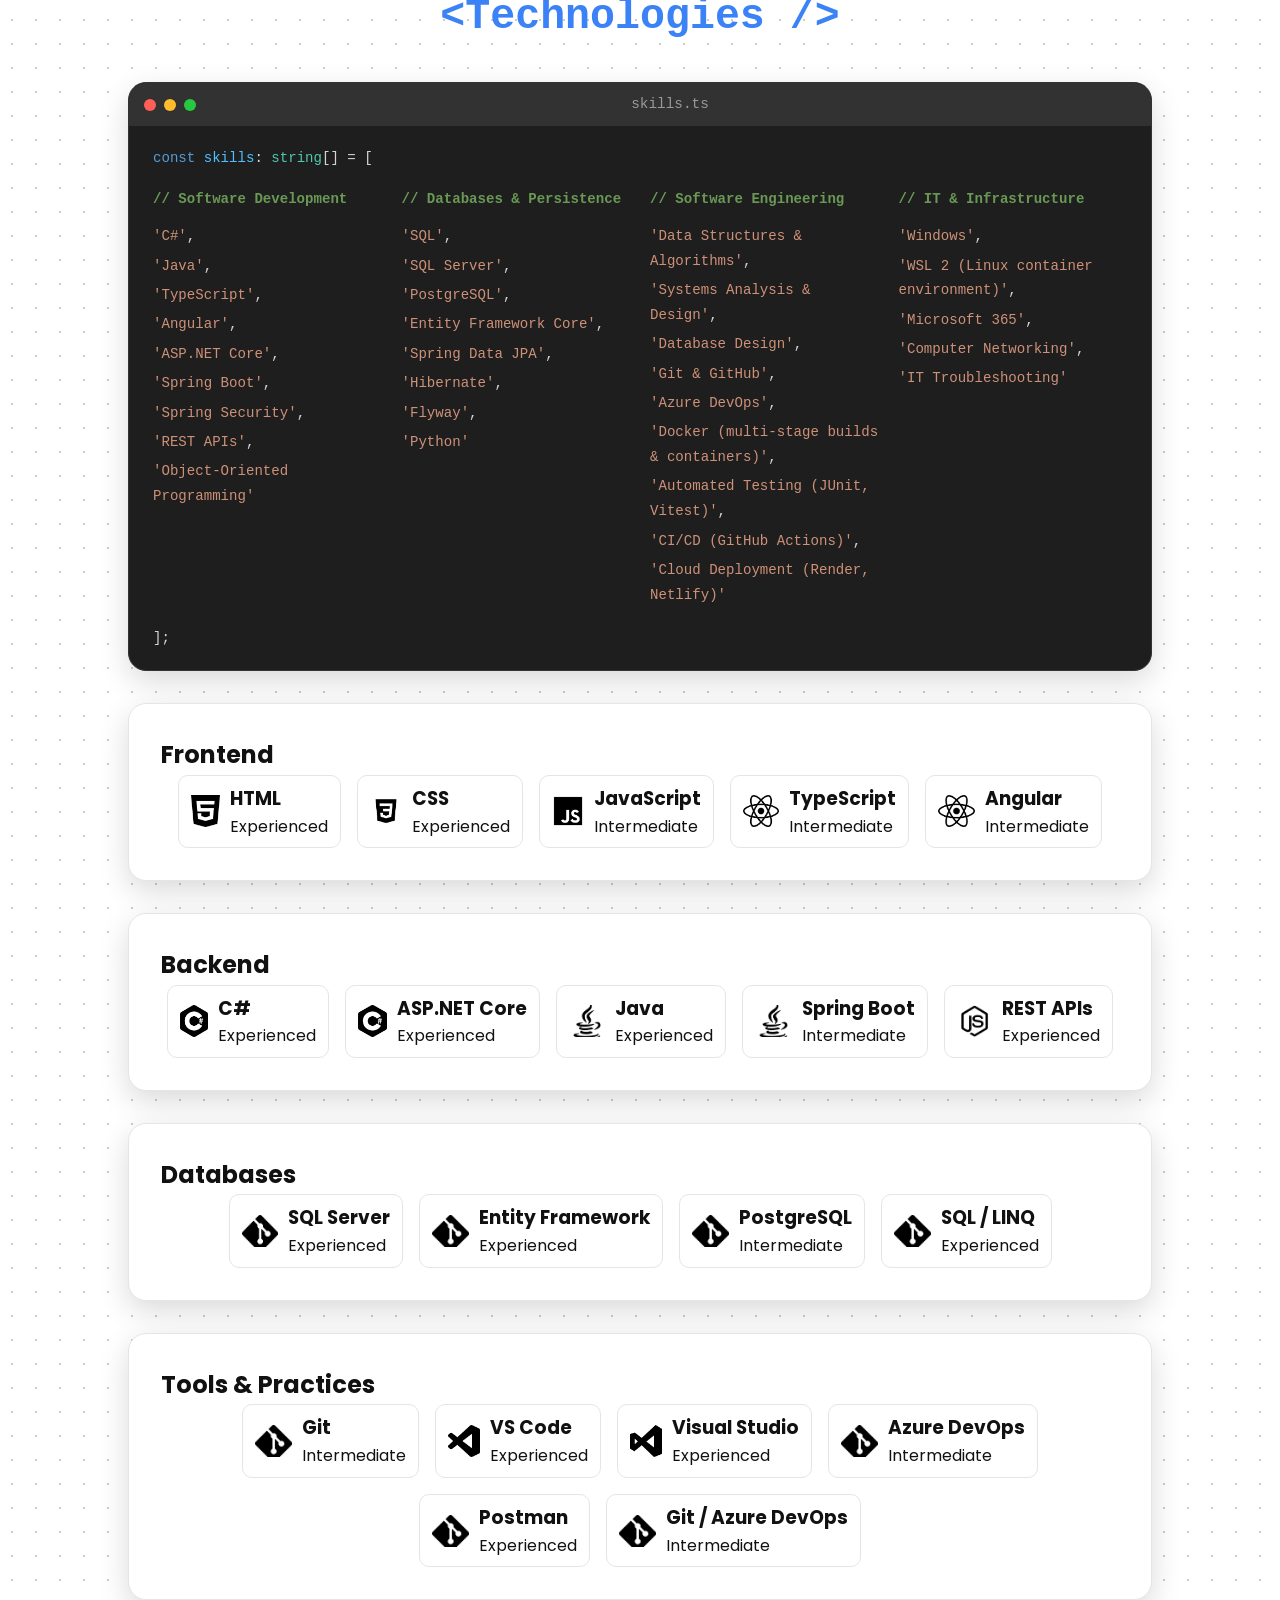
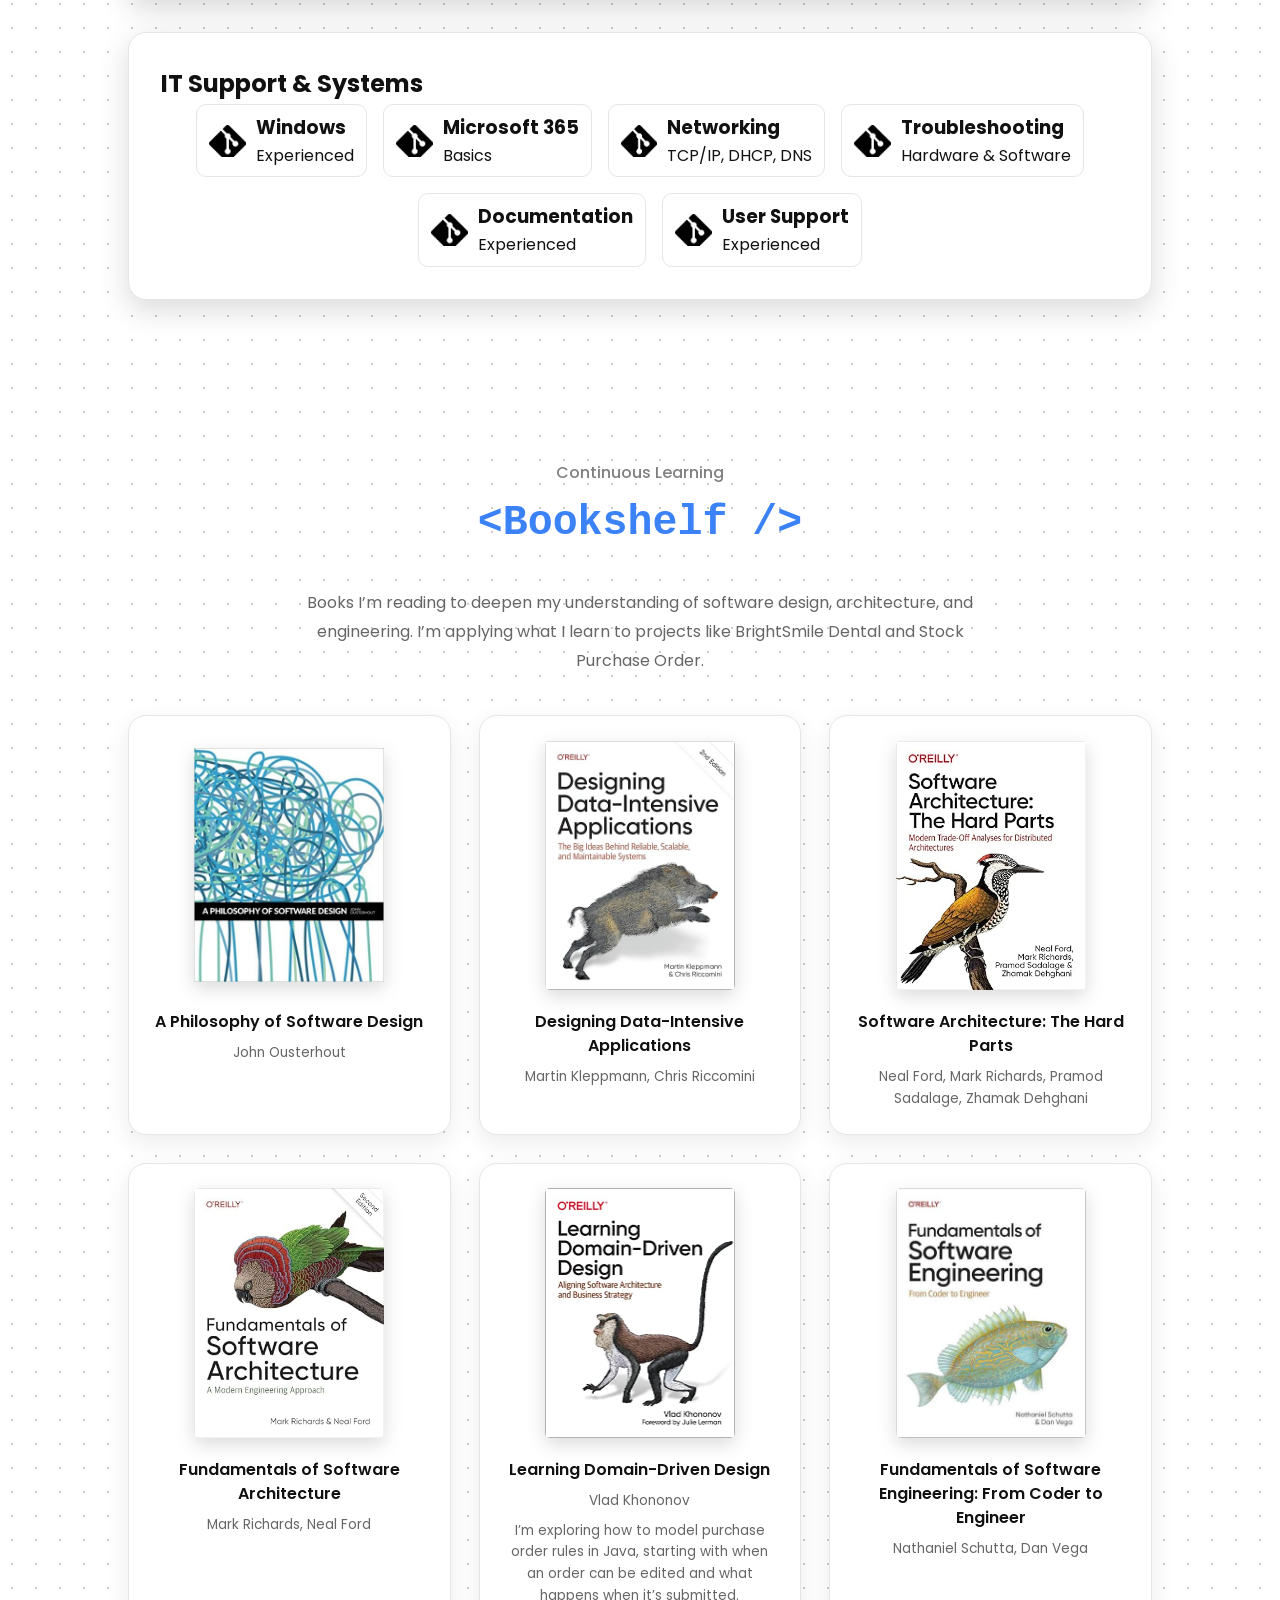
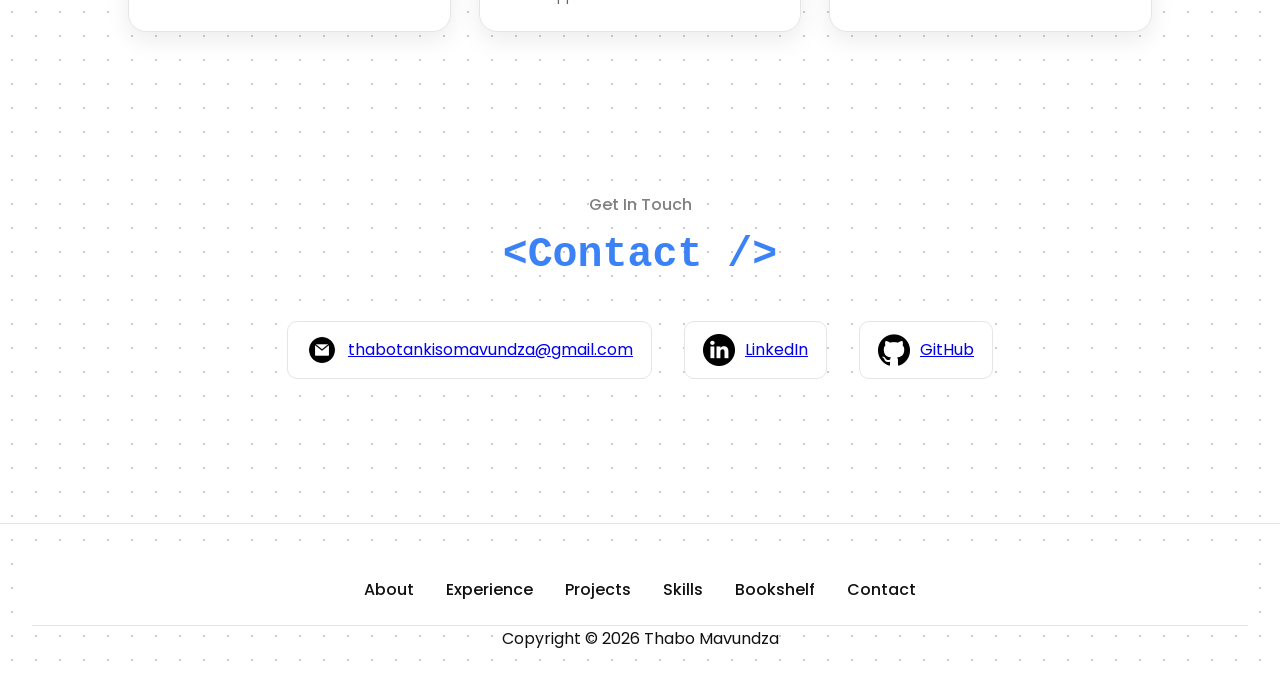
==== commit 287a8517: "Show live StockFlow preview and current engineering skills" ====
--- a/index.html
+++ b/index.html
@@ -233,7 +233,7 @@
                         </div>
                         <div class="details-container">
                             <h4>Projects and What’s Next</h4>
-                            <p>I built and deployed BrightSmile Dental, a practice management system. I’m now building StockFlow with Angular and Spring Boot, using domain-driven design to model how partial deliveries update an order. Next, I want to deepen my skills in automated testing, CI/CD, Docker and Azure deployment.</p>
+                            <p>I built and deployed BrightSmile Dental, a practice management system. I’m now building and deploying StockFlow with Angular, Spring Boot and Docker, using domain-driven design to model how partial deliveries update an order. Next, I want to deepen my skills in automated testing, CI/CD, Docker and Azure deployment.</p>
                         </div>
                     </div>
                 </div>
@@ -935,6 +935,7 @@
                             <a class="project-btn secondary" href="https://github.com/AriesMaster/StockPurchaseOrderFrontend" target="_blank" rel="noopener noreferrer">Frontend Repository ↗</a>
                             <a class="project-btn secondary" href="https://github.com/AriesMaster/StockPurchaseOrderBackend" target="_blank" rel="noopener noreferrer">Backend Repository ↗</a>
                         
+                            <a href="https://stockflow-management.netlify.app/" class="project-btn primary">Live Preview <span aria-hidden="true">↗</span></a>
                             <a href="stockflow.html" class="project-btn primary">View Case Study <span aria-hidden="true">↗</span></a>
                             <a href="https://github.com/AriesMaster/StockPurchaseOrderBackend/tree/main/docs" target="_blank" rel="noopener noreferrer" class="project-btn primary">Engineering Docs <span aria-hidden="true">↗</span></a>
                             <a href="https://github.com/AriesMaster/StockPurchaseOrderBackend/blob/main/docs/system-design.md" target="_blank" rel="noopener noreferrer" class="project-btn secondary">System Design <span aria-hidden="true">↗</span></a>
@@ -946,7 +947,7 @@
                         <div class="feature-panel-heading"><span class="feature-dot"></span>Engineering Highlights</div>
                         <div class="feature-item"><svg class="feature-icon" viewBox="0 0 24 24" fill="none" stroke="currentColor" stroke-width="1.6" stroke-linecap="round" stroke-linejoin="round" aria-hidden="true"><path d="M12 2l9 5v10l-9 5-9-5V7z M3 7l9 5 9-5 M12 12v10"/></svg><div><strong>Java Domain Modelling</strong><p>Purchase order states, quantity validation and typed domain exceptions.</p></div></div>
                         <div class="feature-item"><svg class="feature-icon" viewBox="0 0 24 24" fill="none" stroke="currentColor" stroke-width="1.6" stroke-linecap="round" stroke-linejoin="round" aria-hidden="true"><path d="M3 6a9 3 0 1 0 18 0a9 3 0 1 0-18 0 M3 6v12a9 3 0 0 0 18 0V6 M3 12a9 3 0 0 0 18 0"/></svg><div><strong>PostgreSQL &amp; Flyway</strong><p>Two validated migrations, relational constraints, row-level security and JPA/Hibernate persistence.</p></div></div>
-                        <div class="feature-item"><svg class="feature-icon" viewBox="0 0 24 24" fill="none" stroke="currentColor" stroke-width="1.6" stroke-linecap="round" stroke-linejoin="round" aria-hidden="true"><path d="M9 3h6 M10 3v7l-6 9a1 1 0 0 0 1 2h14a1 1 0 0 0 1-2l-6-9V3 M7 15h10"/></svg><div><strong>Automated Testing</strong><p>25 Nov 2026: 31 JUnit and 20 Vitest tests passed locally; Angular production build succeeded.</p></div></div>
+                        <div class="feature-item"><svg class="feature-icon" viewBox="0 0 24 24" fill="none" stroke="currentColor" stroke-width="1.6" stroke-linecap="round" stroke-linejoin="round" aria-hidden="true"><path d="M9 3h6 M10 3v7l-6 9a1 1 0 0 0 1 2h14a1 1 0 0 0 1-2l-6-9V3 M7 15h10"/></svg><div><strong>Automated Testing</strong><p>26 Nov 2026: 62 backend and 30 frontend tests passed locally; Angular production build succeeded.</p></div></div>
                         <div class="feature-item"><svg class="feature-icon" viewBox="0 0 24 24" fill="none" stroke="currentColor" stroke-width="1.6" stroke-linecap="round" stroke-linejoin="round" aria-hidden="true"><path d="M9 3h6v6H9z M3 15h6v6H3z M15 15h6v6h-6z M12 9v3 M6 15v-3h12v3"/></svg><div><strong>Authentication &amp; Architecture</strong><p>Argon2id, signed JWTs, refresh-token rotation, Angular signals and route guards implemented on feature branches; HTTP integration pending.</p></div></div>
                         
                     </div>
@@ -1022,14 +1023,15 @@
                             <div class="skills-code-line"><span class="string">'Database Design'</span>,</div>
                             <div class="skills-code-line"><span class="string">'Git &amp; GitHub'</span>,</div>
                             <div class="skills-code-line"><span class="string">'Azure DevOps'</span>,</div>
-                            <div class="skills-code-line"><span class="string">'Docker (containerization fundamentals)'</span>,</div>
+                            <div class="skills-code-line"><span class="string">'Docker (multi-stage builds &amp; containers)'</span>,</div>
                             <div class="skills-code-line"><span class="string">'Automated Testing (JUnit, Vitest)'</span>,</div>
-                            <div class="skills-code-line"><span class="string">'CI/CD'</span></div>
+                            <div class="skills-code-line"><span class="string">'CI/CD (GitHub Actions)'</span>,</div>
+                            <div class="skills-code-line"><span class="string">'Cloud Deployment (Render, Netlify)'</span></div>
                         </div>
                         <div class="skills-code-group">
                             <div class="skills-code-comment">// IT &amp; Infrastructure</div>
                             <div class="skills-code-line"><span class="string">'Windows'</span>,</div>
-                            <div class="skills-code-line"><span class="string">'Linux (via WSL 2)'</span>,</div>
+                            <div class="skills-code-line"><span class="string">'WSL 2 (Linux container environment)'</span>,</div>
                             <div class="skills-code-line"><span class="string">'Microsoft 365'</span>,</div>
                             <div class="skills-code-line"><span class="string">'Computer Networking'</span>,</div>
                             <div class="skills-code-line"><span class="string">'IT Troubleshooting'</span></div>
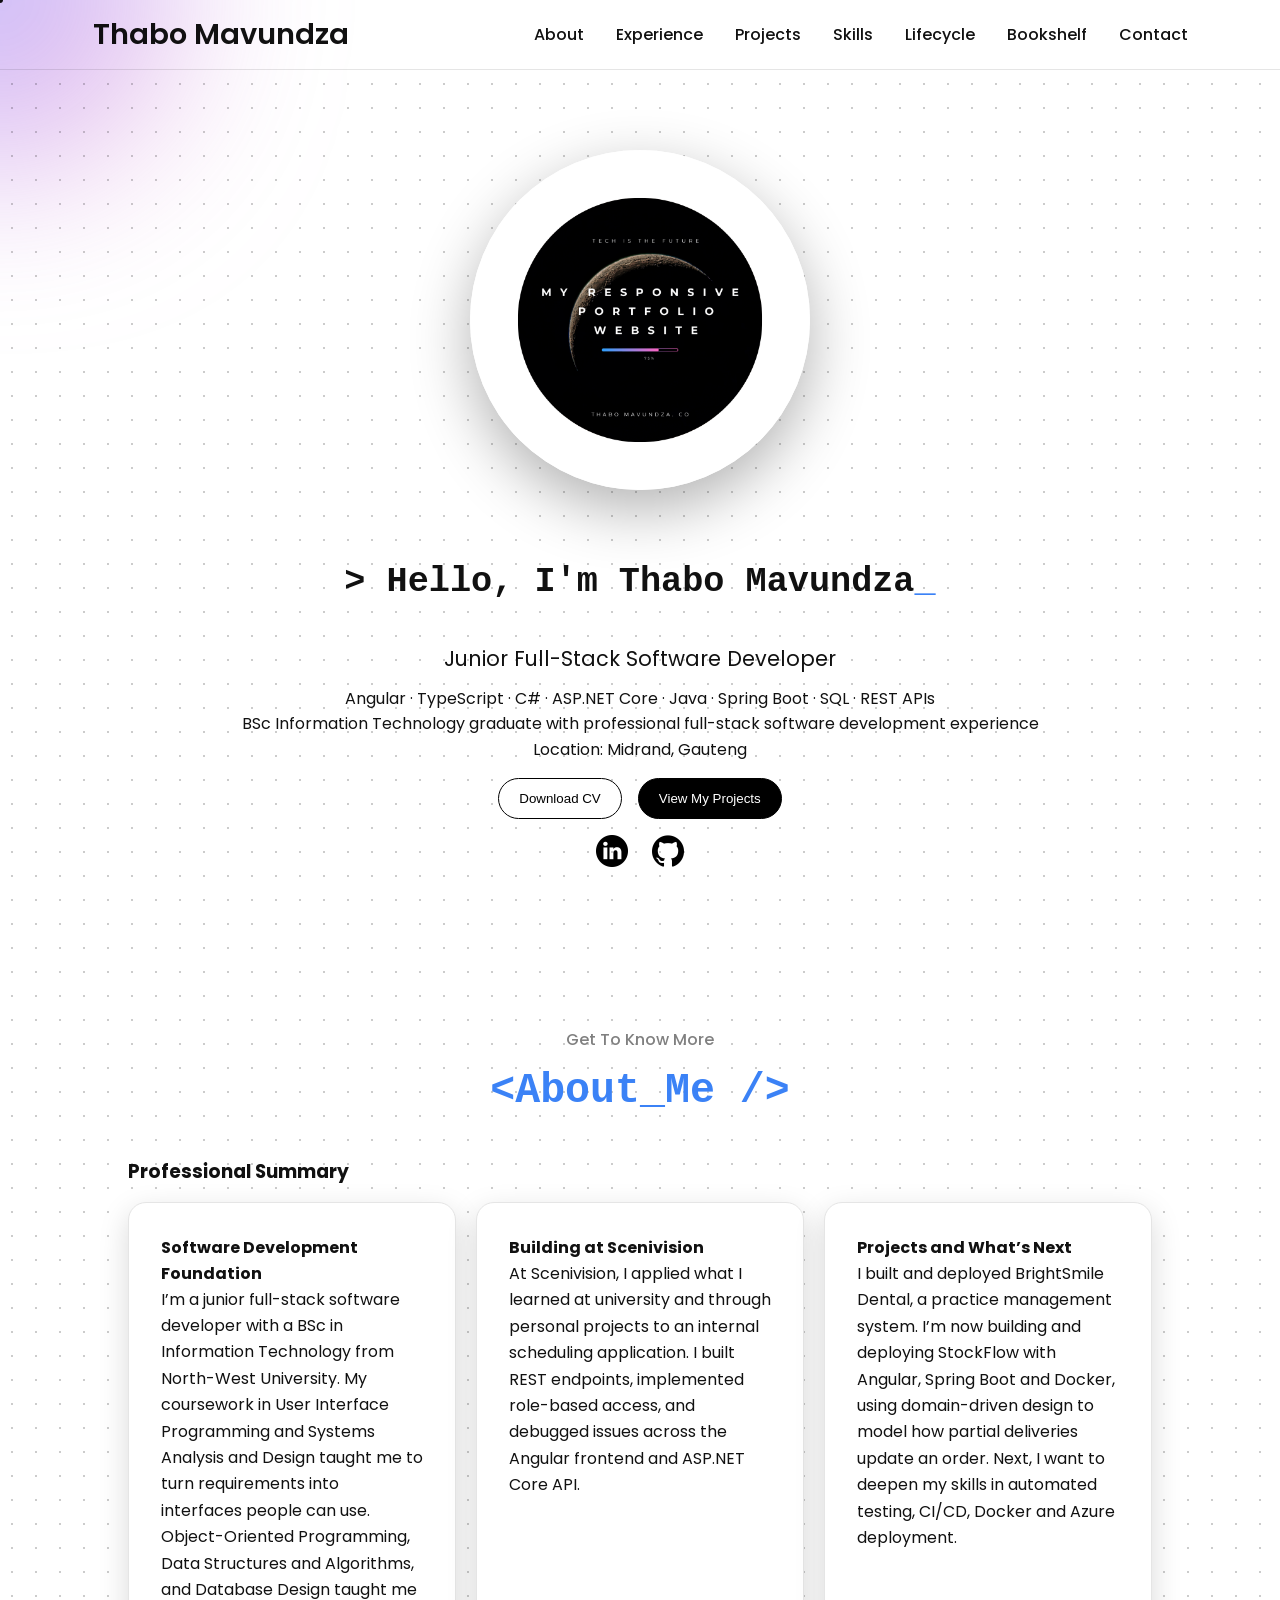
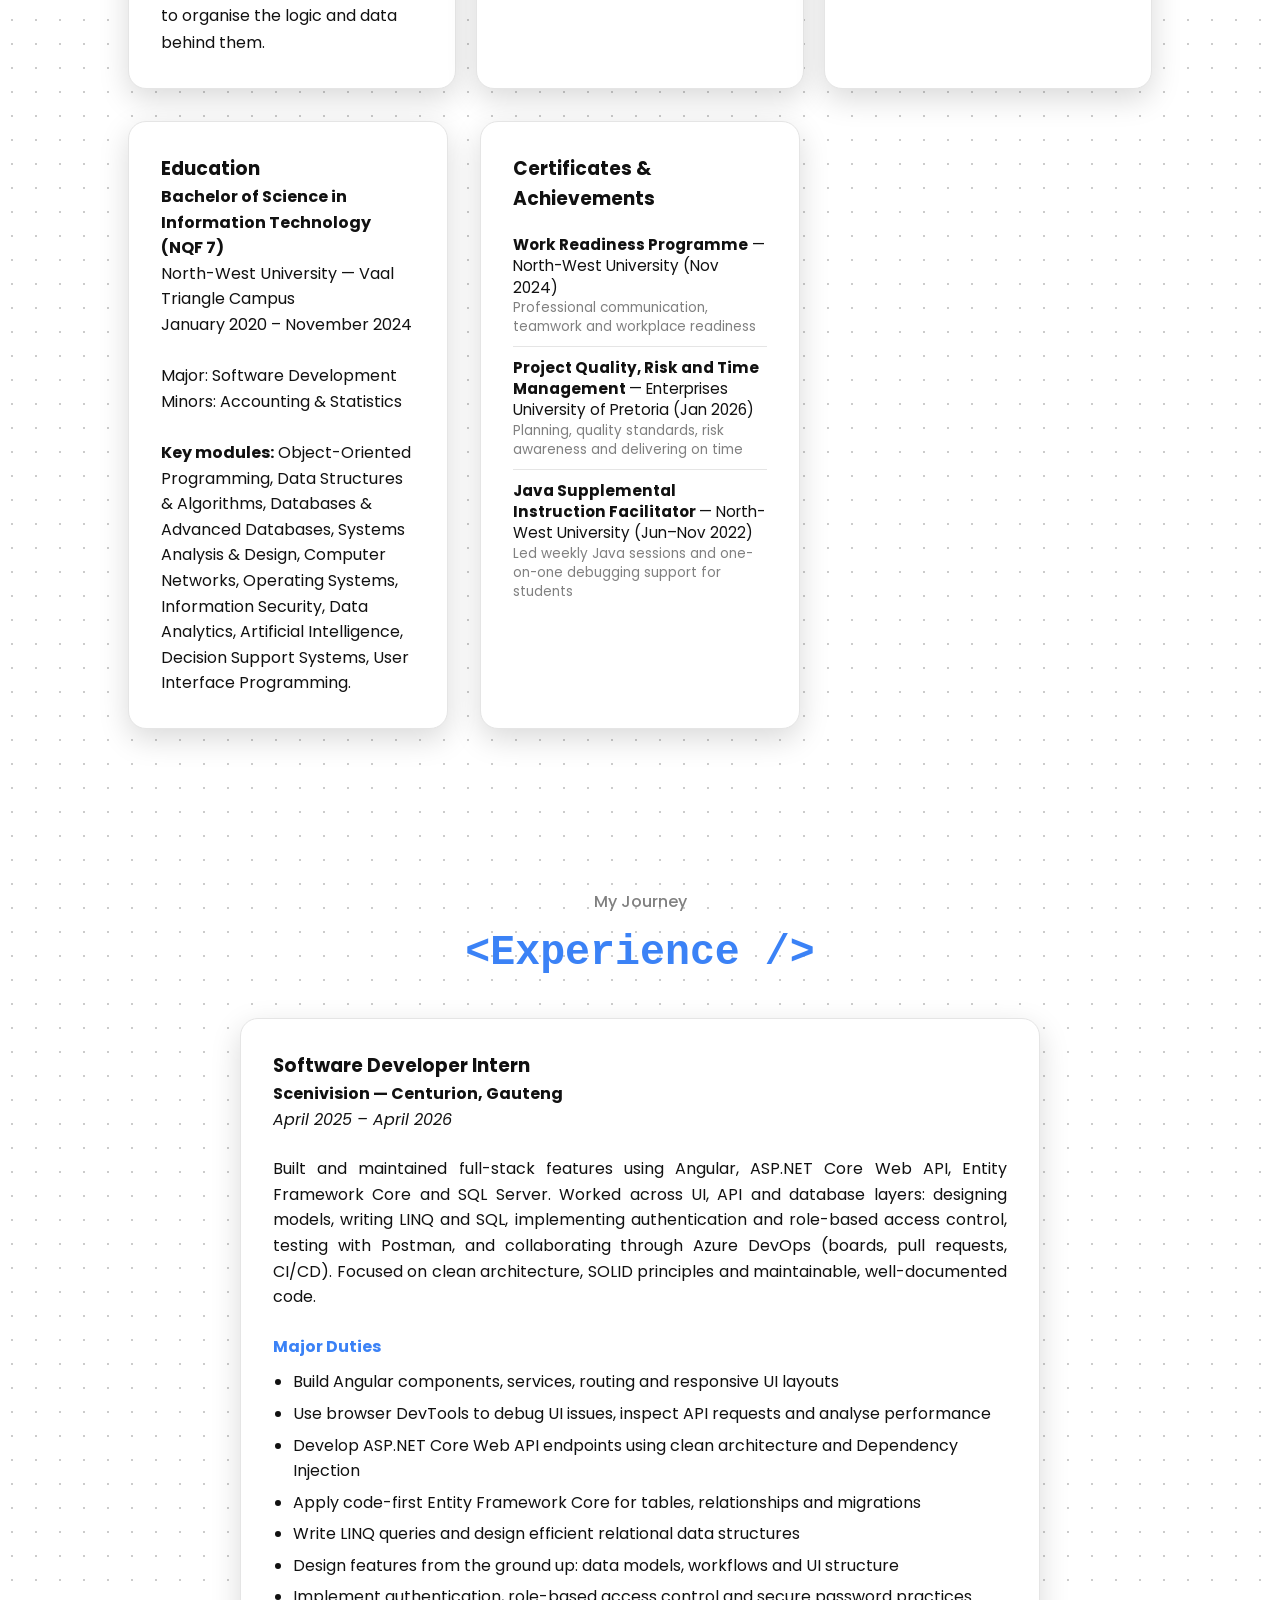
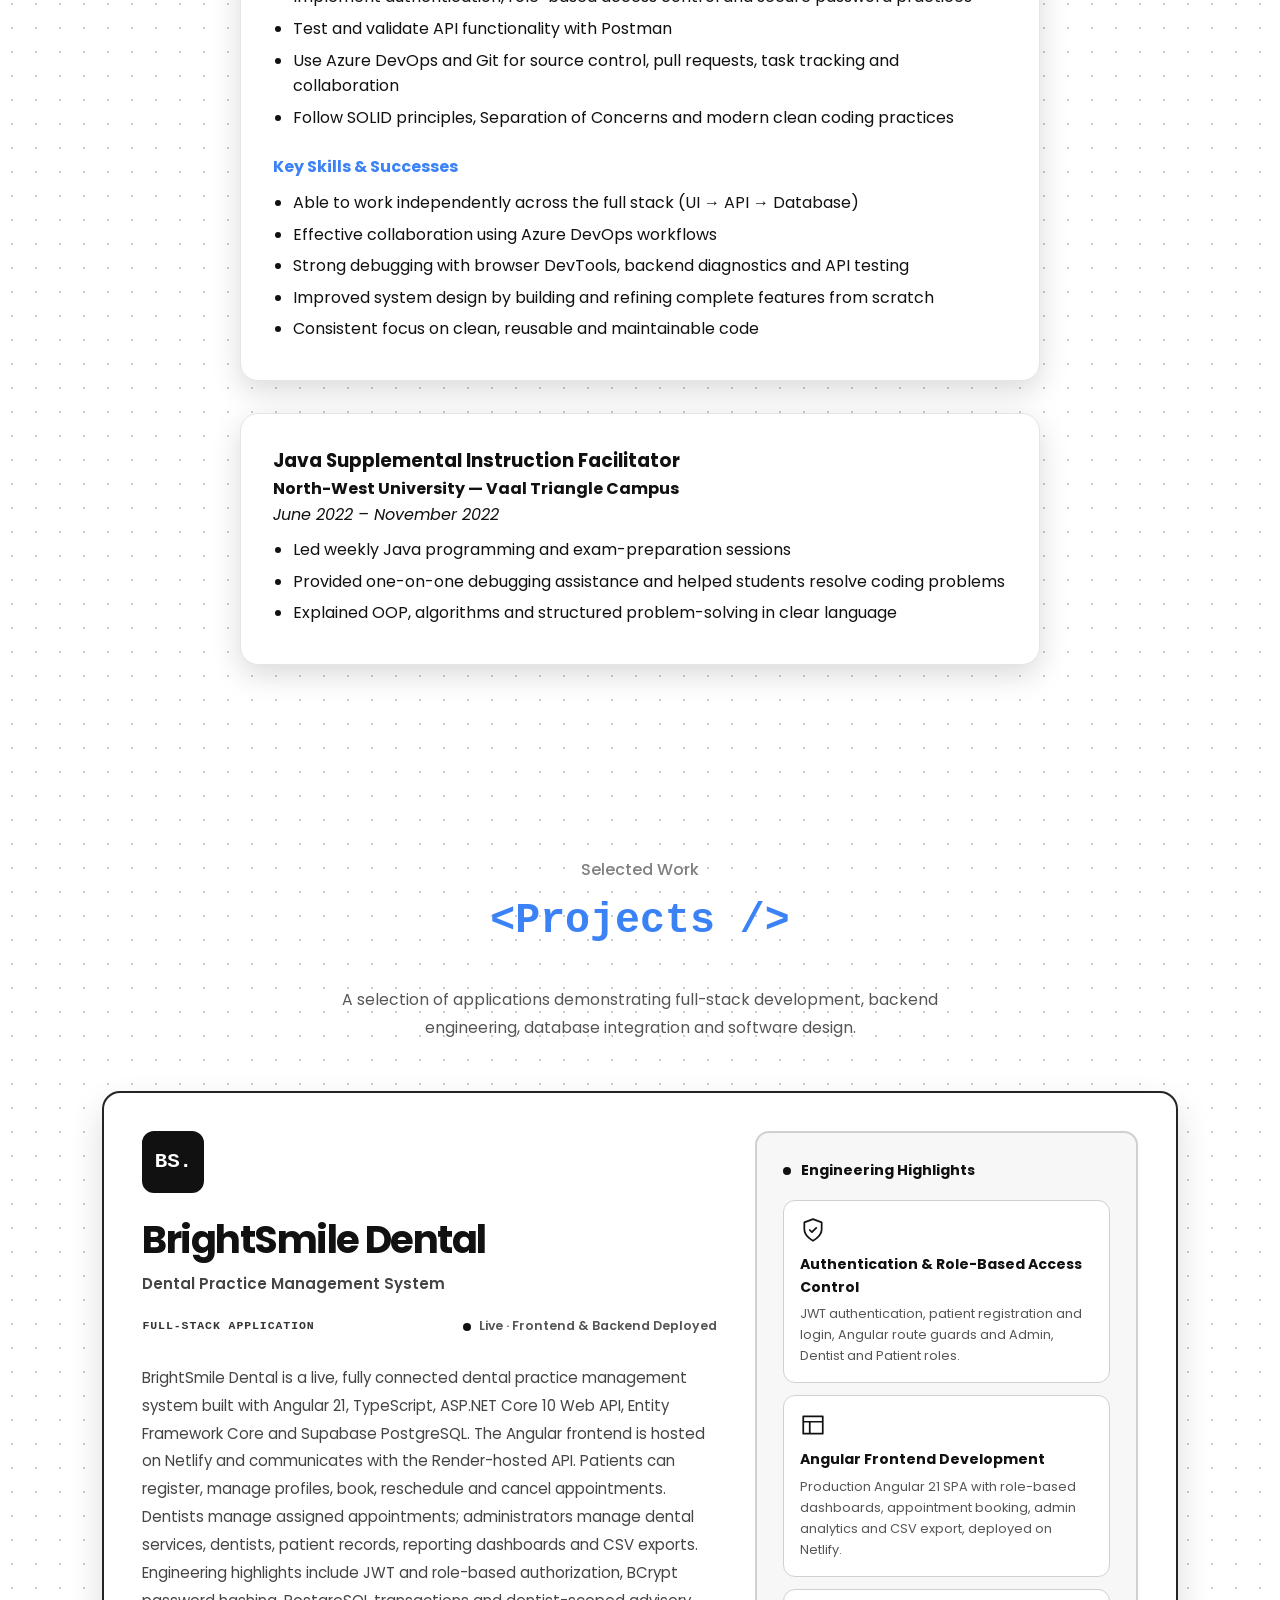
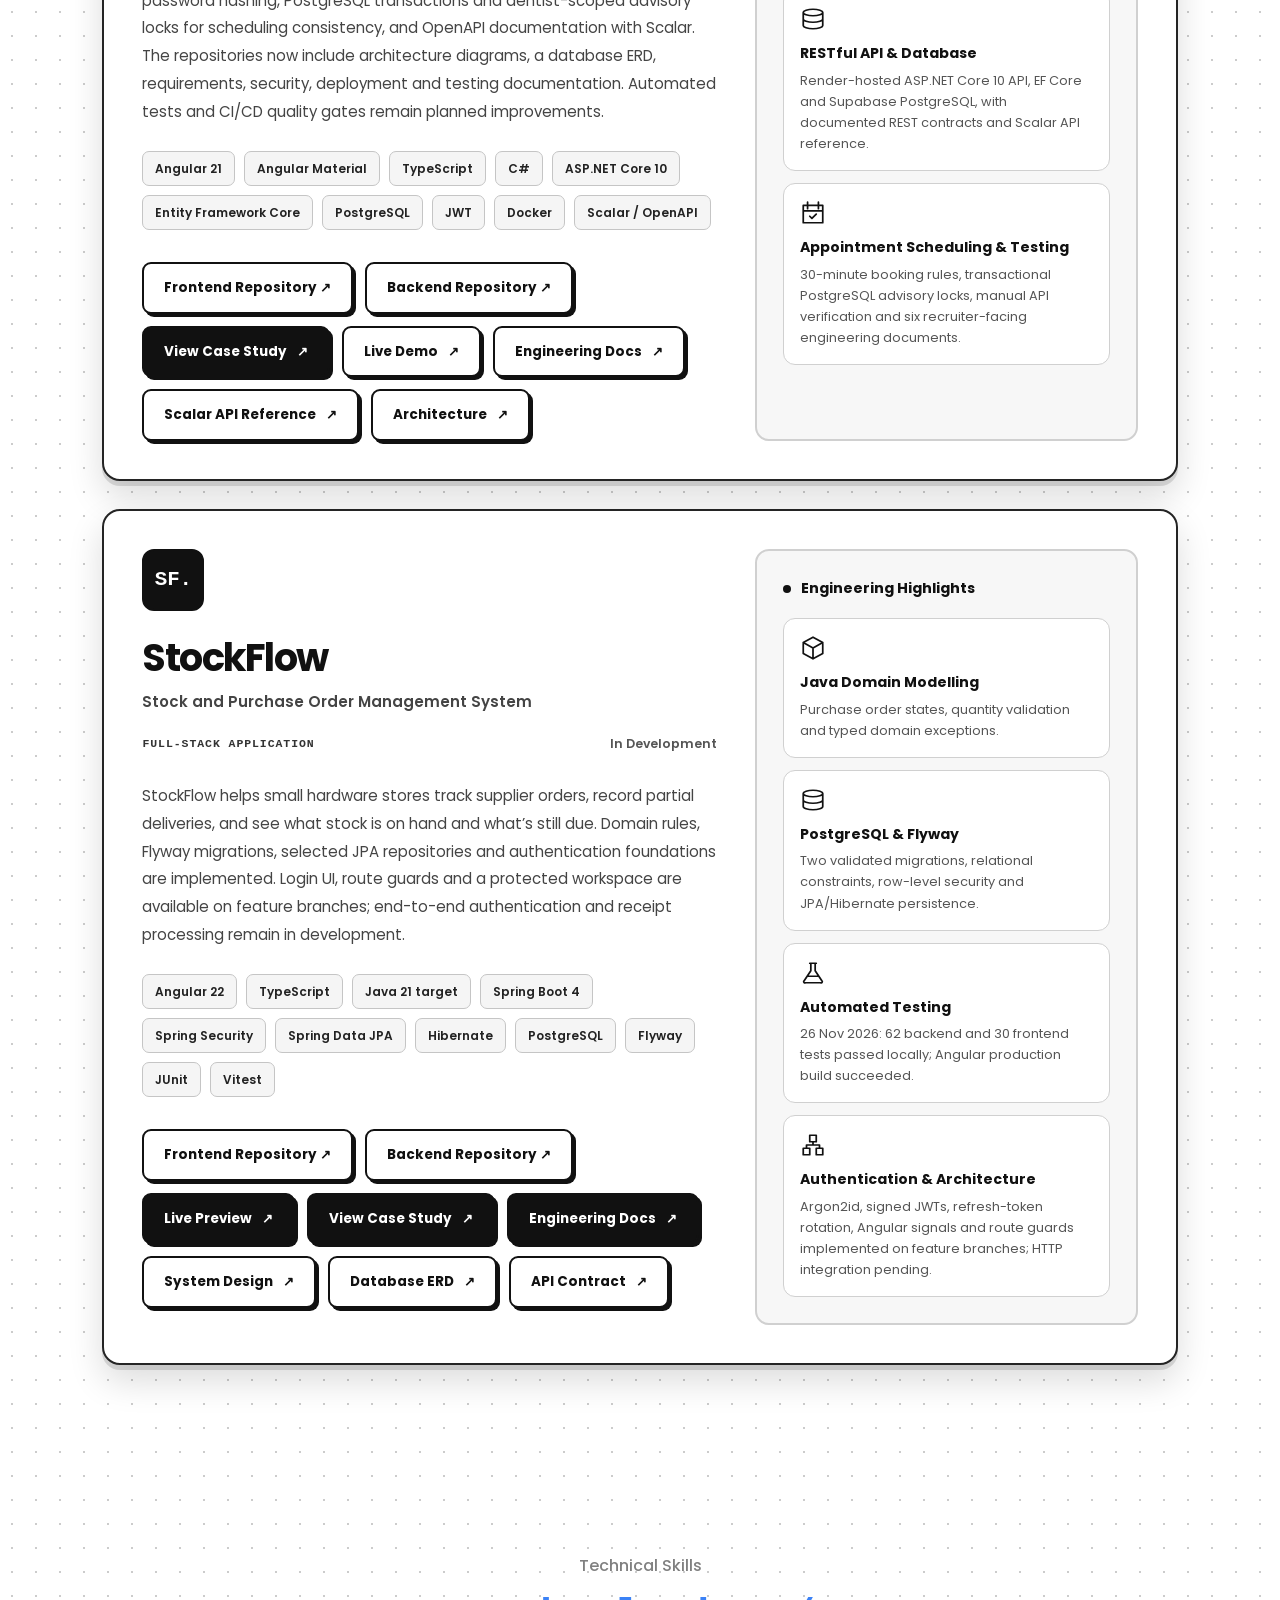
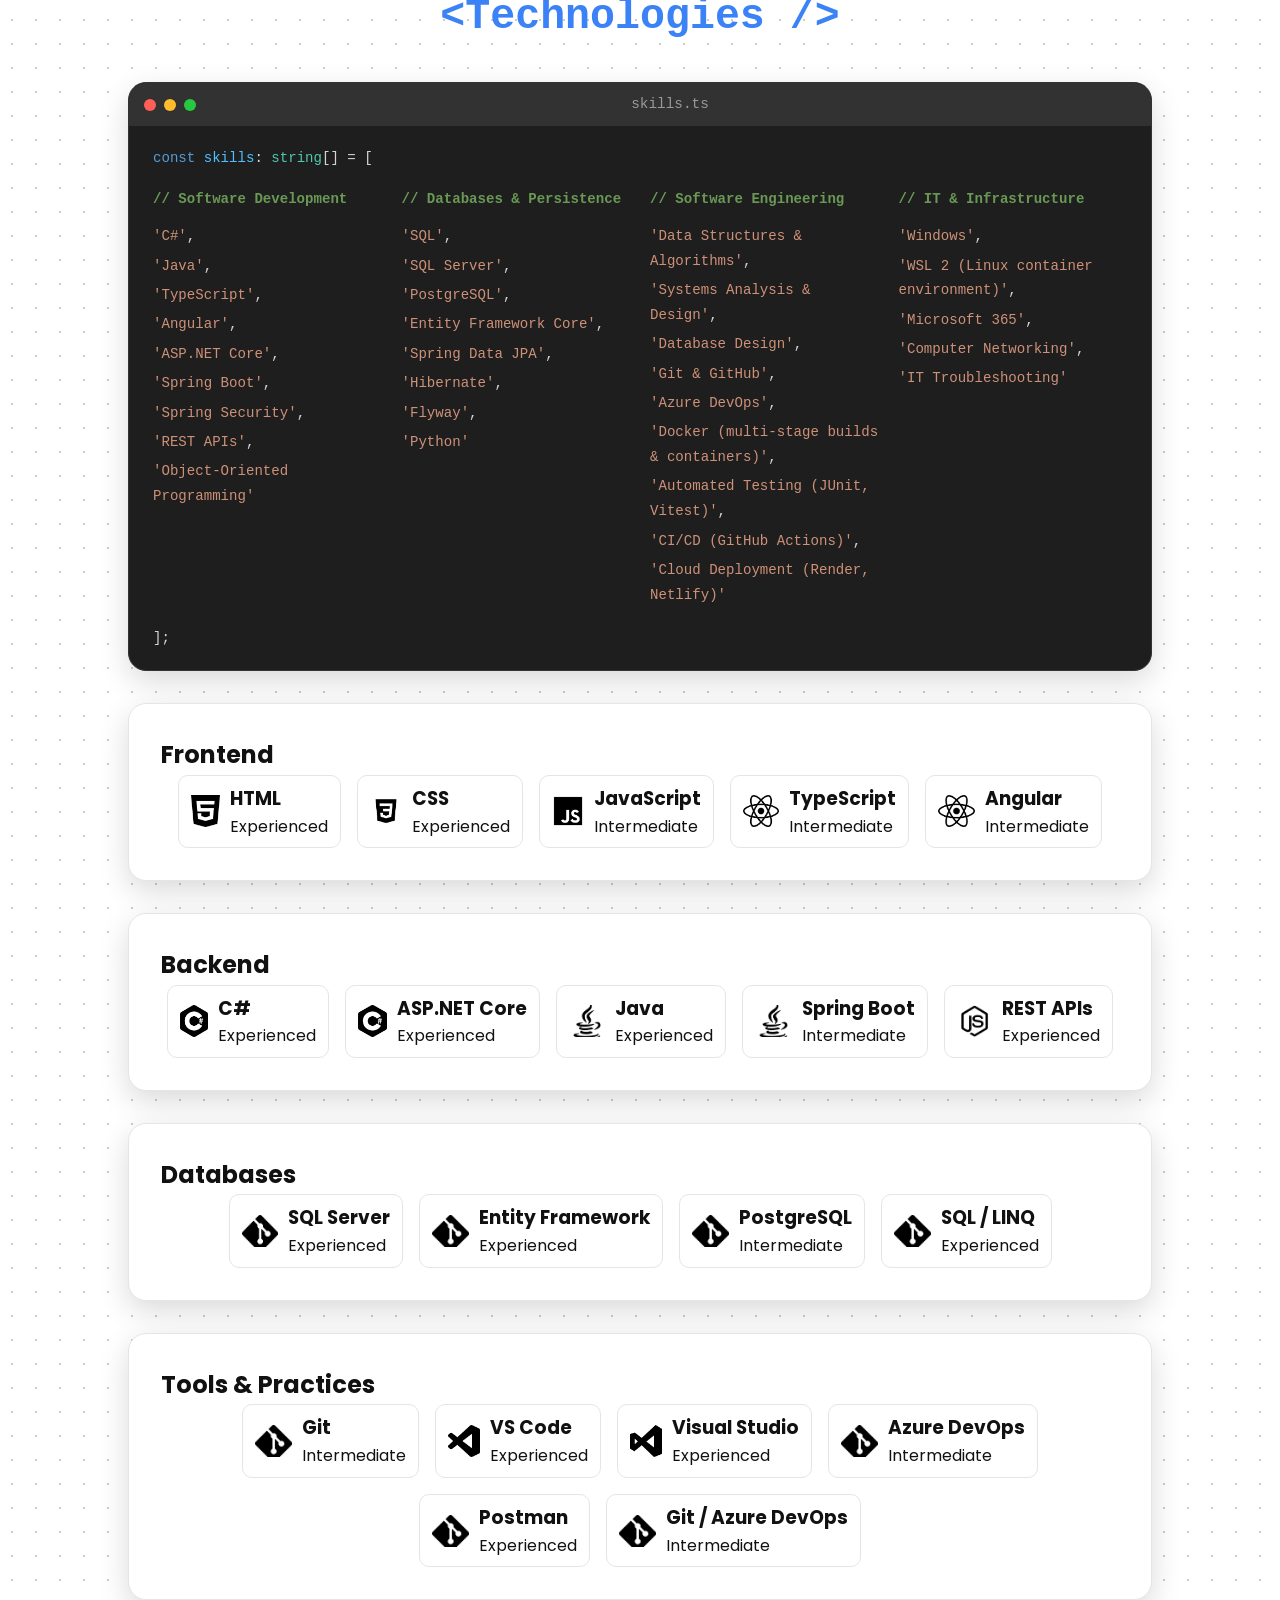
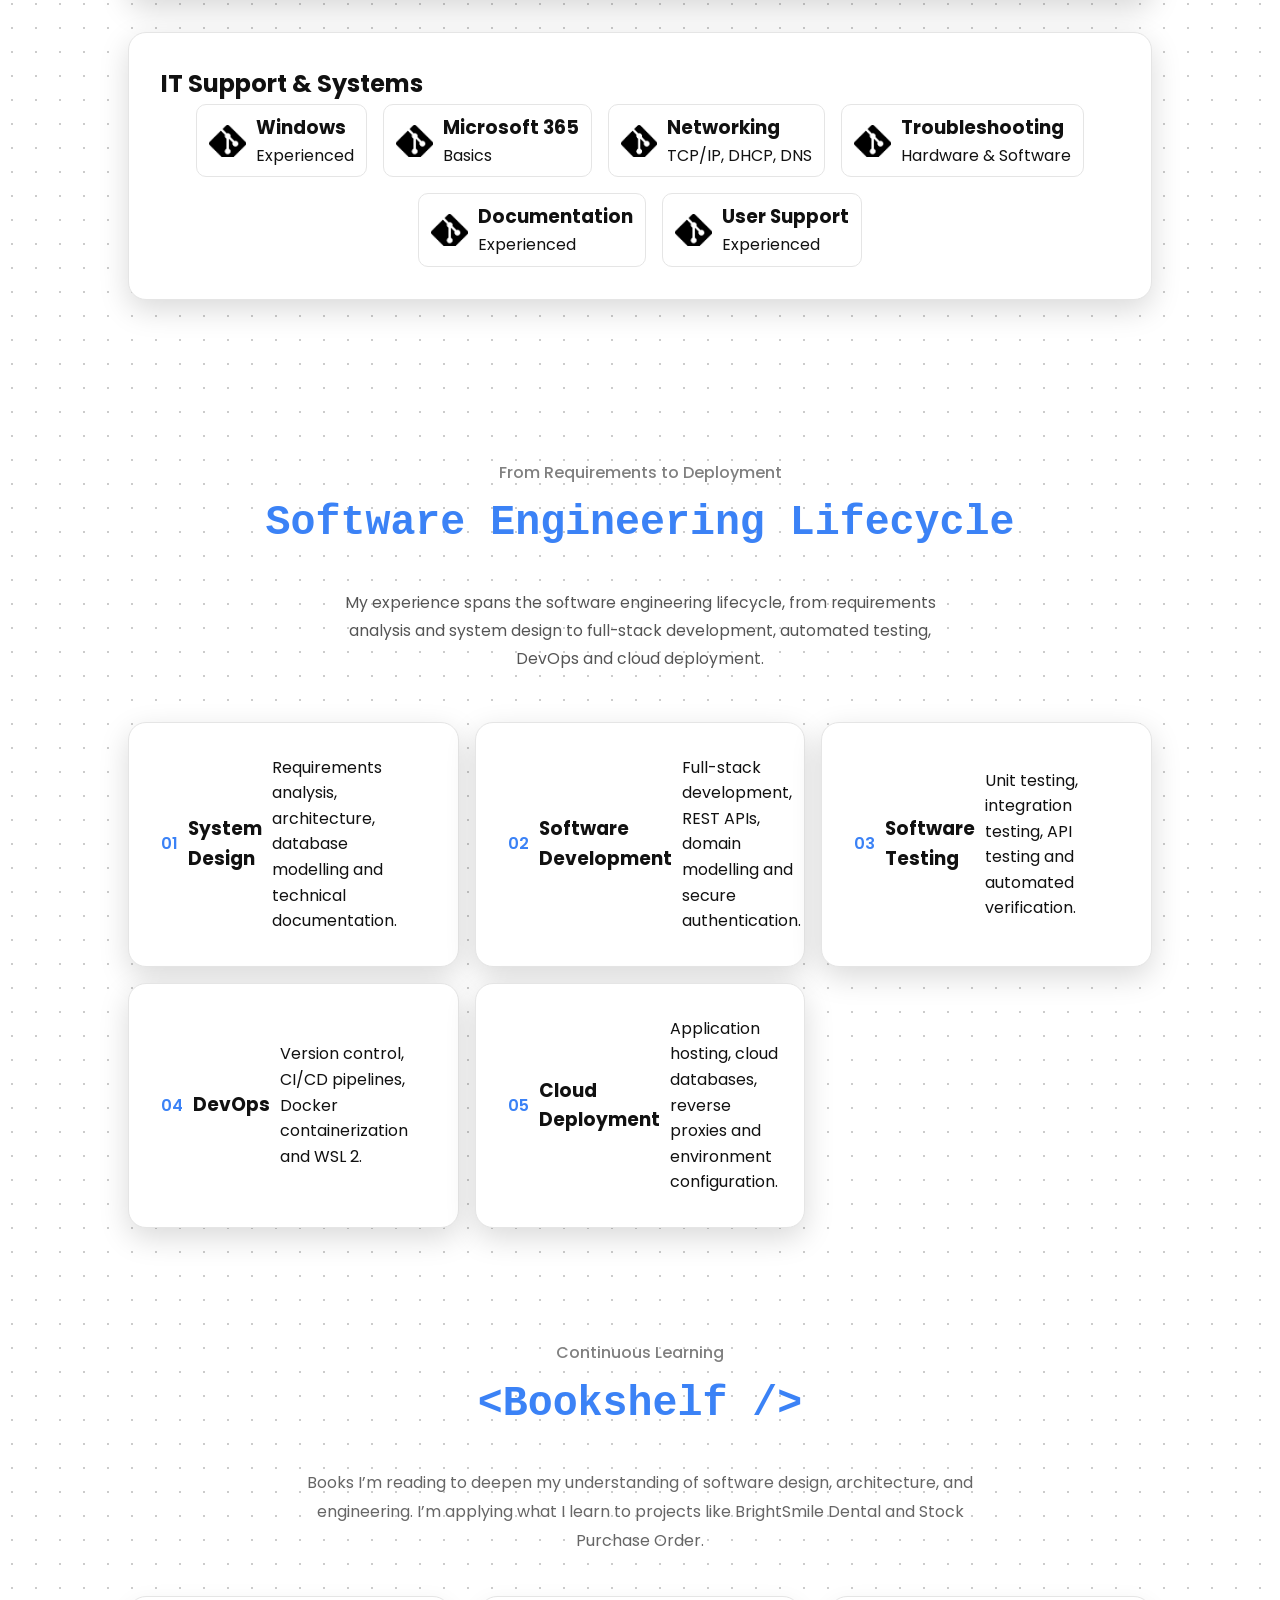
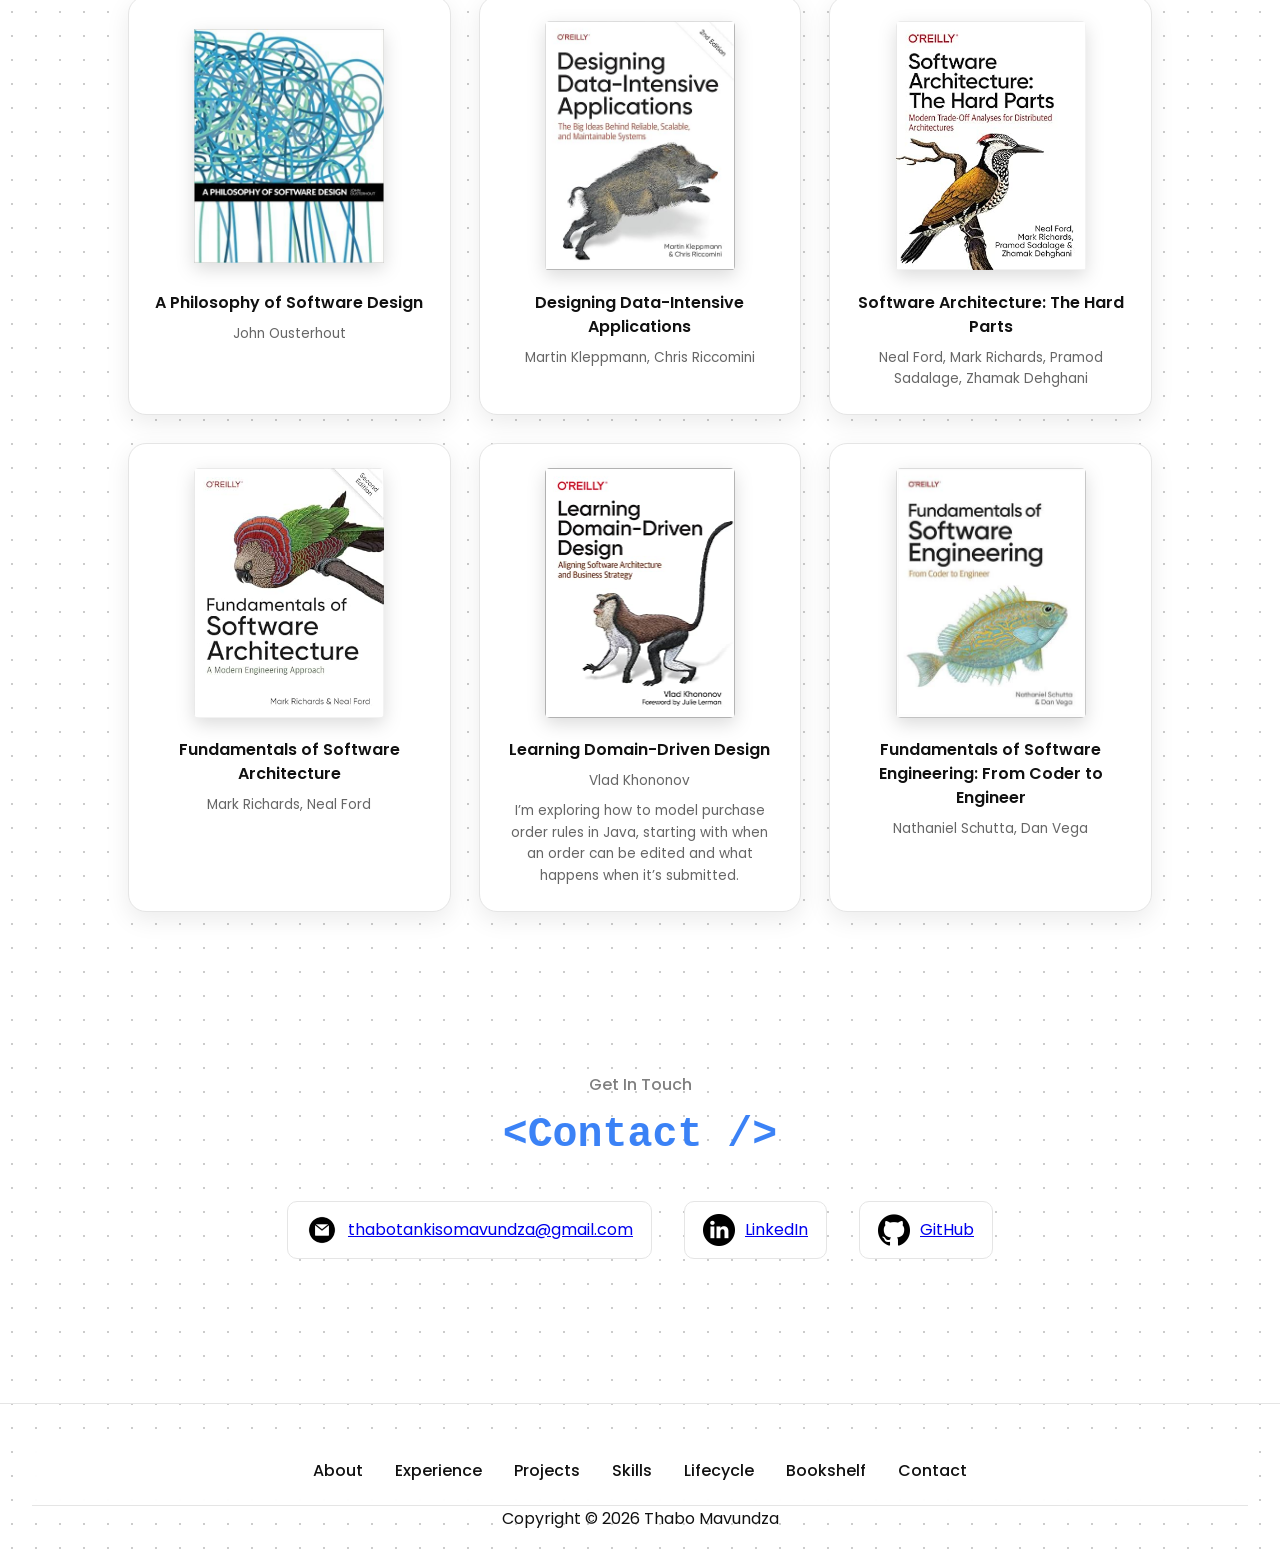
==== commit 1bb162ba: "Add software engineering lifecycle section to portfolio" ====
--- a/index.html
+++ b/index.html
@@ -50,6 +50,7 @@
 
             <li><a href="#experience">Skills</a></li>
 
+            <li><a href="#lifecycle">Lifecycle</a></li>
             <li><a href="#bookshelf">Bookshelf</a></li>
 
             <li><a href="#contact">Contact</a></li>
@@ -102,6 +103,7 @@
 
                 <li><a href="#experience" onclick="toggleMenu()">Skills</a></li>
 
+                <li><a href="#lifecycle" onclick="toggleMenu()">Lifecycle</a></li>
                 <li><a href="#bookshelf" onclick="toggleMenu()">Bookshelf</a></li>
 
                 <li><a href="#contact" onclick="toggleMenu()">Contact</a></li>
@@ -1471,6 +1473,39 @@
 
     </section>
 
+    <section id="lifecycle" style="height: auto; min-height: fit-content; padding-bottom: 2rem;">
+        <p class="section__text__p1">From Requirements to Deployment</p>
+        <h1 class="title code-header">Software Engineering Lifecycle</h1>
+        <p class="projects-intro">My experience spans the software engineering lifecycle, from requirements analysis and system design to full-stack development, automated testing, DevOps and cloud deployment.</p>
+        <div style="display: grid; grid-template-columns: repeat(auto-fit, minmax(min(100%, 250px), 1fr)); gap: 1rem; margin-top: 2rem;">
+            <article class="details-container" style="margin: 0; text-align: left;">
+                <p style="color: var(--accent); font-weight: 600;">01</p>
+                <h3>System Design</h3>
+                <p>Requirements analysis, architecture, database modelling and technical documentation.</p>
+            </article>
+            <article class="details-container" style="margin: 0; text-align: left;">
+                <p style="color: var(--accent); font-weight: 600;">02</p>
+                <h3>Software Development</h3>
+                <p>Full-stack development, REST APIs, domain modelling and secure authentication.</p>
+            </article>
+            <article class="details-container" style="margin: 0; text-align: left;">
+                <p style="color: var(--accent); font-weight: 600;">03</p>
+                <h3>Software Testing</h3>
+                <p>Unit testing, integration testing, API testing and automated verification.</p>
+            </article>
+            <article class="details-container" style="margin: 0; text-align: left;">
+                <p style="color: var(--accent); font-weight: 600;">04</p>
+                <h3>DevOps</h3>
+                <p>Version control, CI/CD pipelines, Docker containerization and WSL 2.</p>
+            </article>
+            <article class="details-container" style="margin: 0; text-align: left;">
+                <p style="color: var(--accent); font-weight: 600;">05</p>
+                <h3>Cloud Deployment</h3>
+                <p>Application hosting, cloud databases, reverse proxies and environment configuration.</p>
+            </article>
+        </div>
+    </section>
+
     <!-- =========================
 
          BOOKSHELF
@@ -1755,7 +1790,8 @@
 
                 <li><a href="#experience">Skills</a></li>
 
-                <li><a href="#bookshelf">Bookshelf</a></li>
+                <li><a href="#lifecycle">Lifecycle</a></li>
+            <li><a href="#bookshelf">Bookshelf</a></li>
 
                 <li><a href="#contact">Contact</a></li>
 
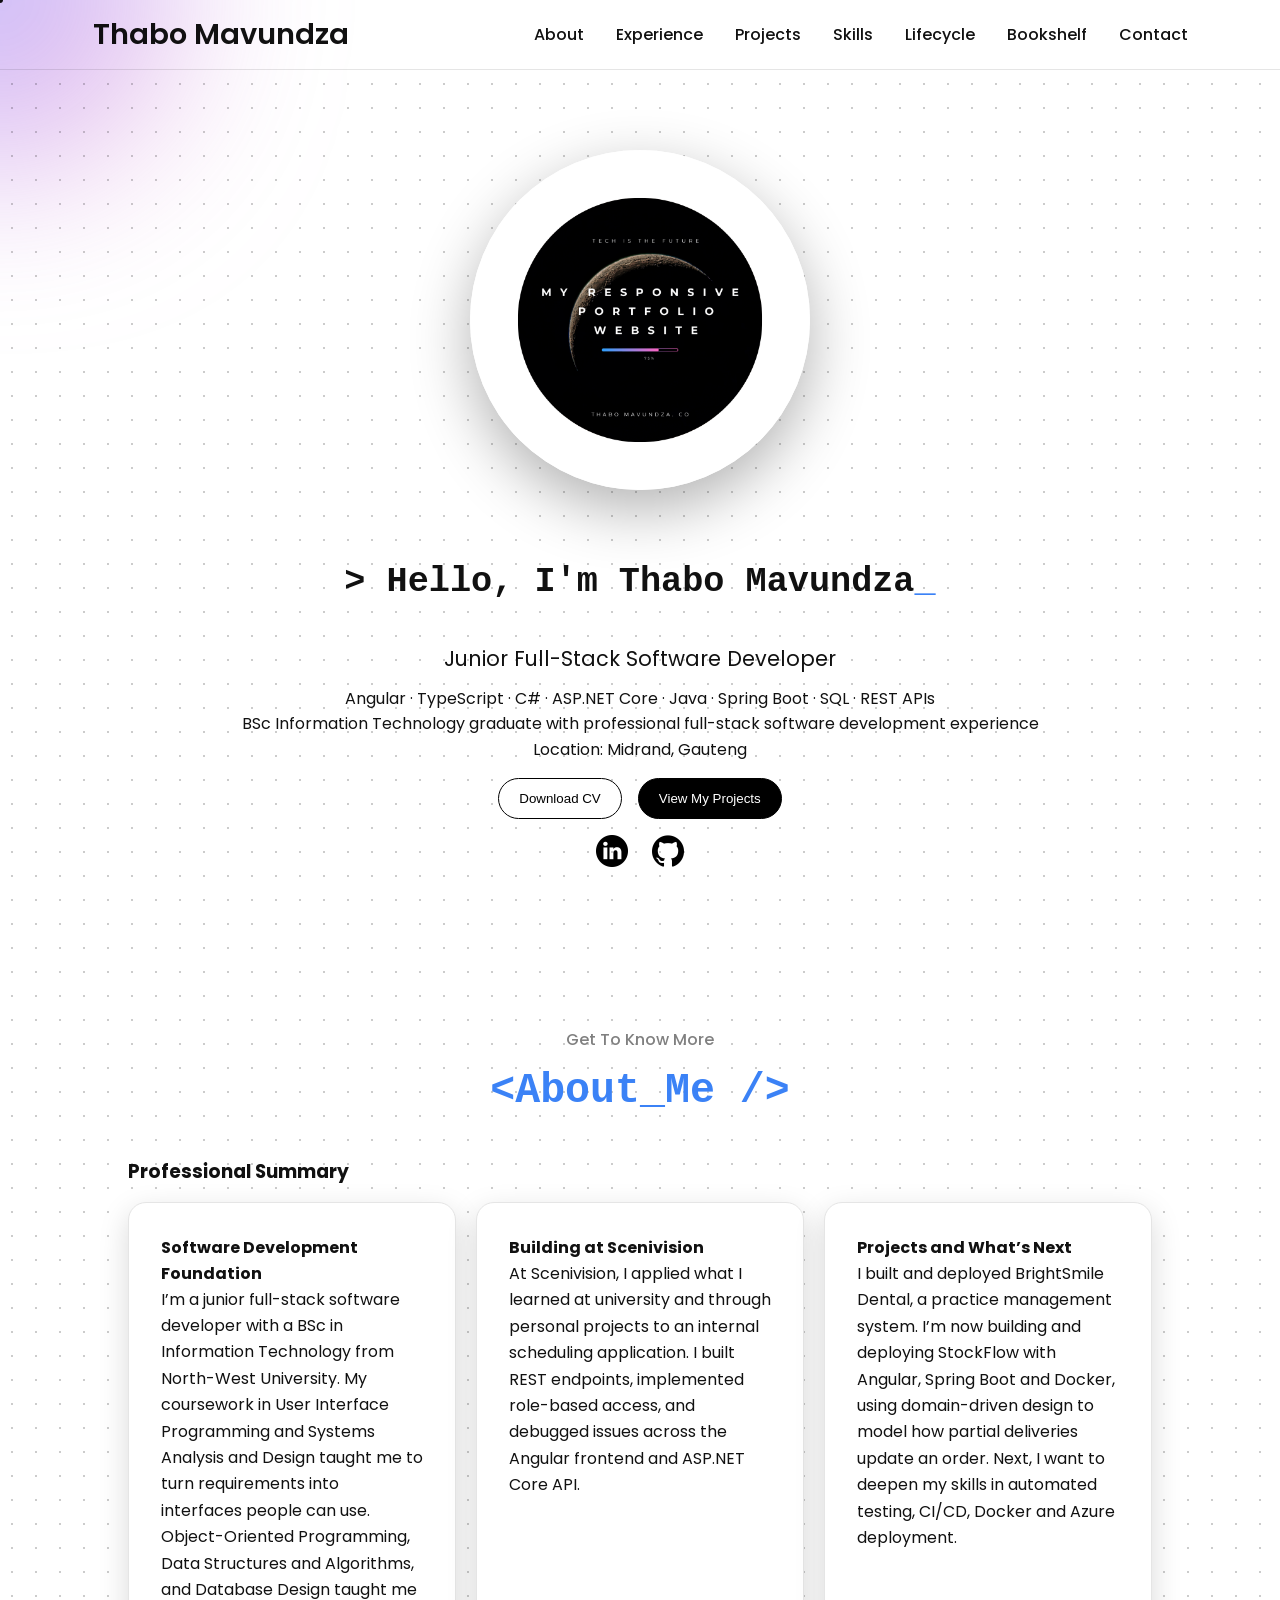
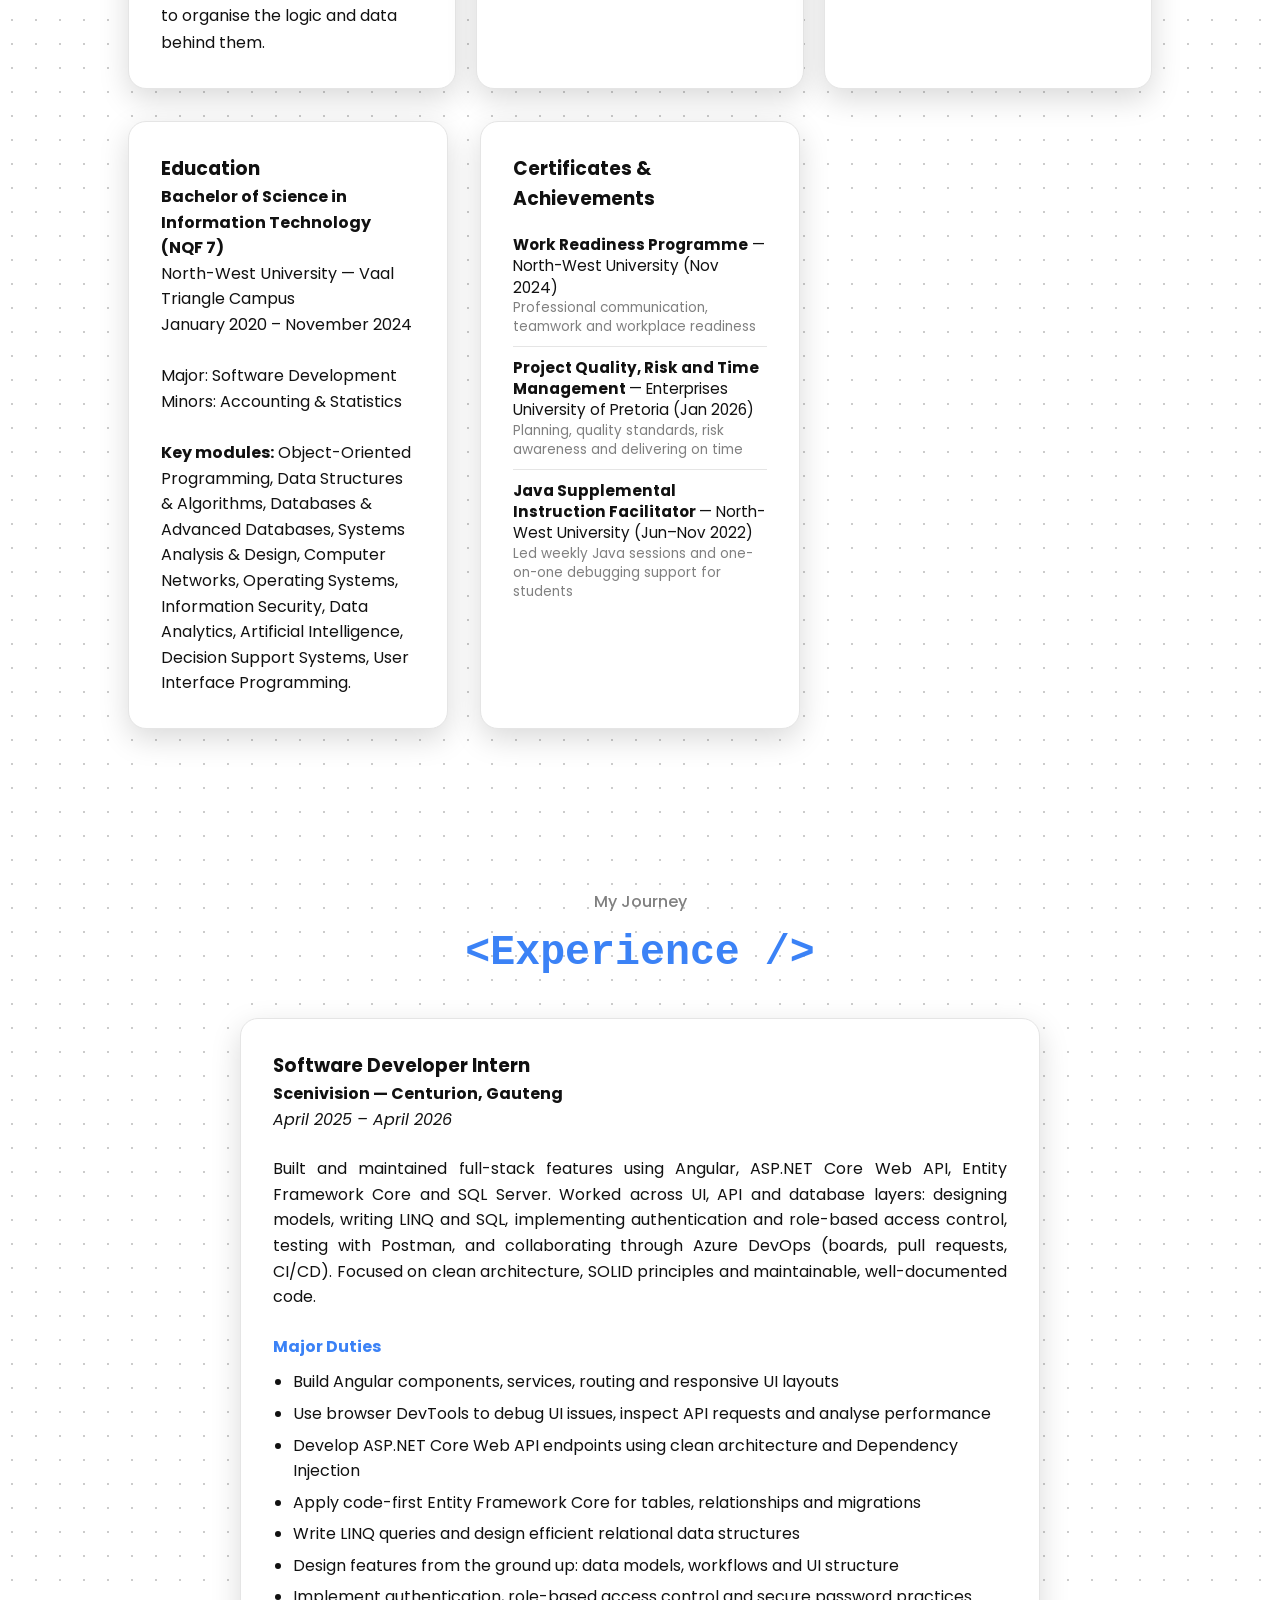
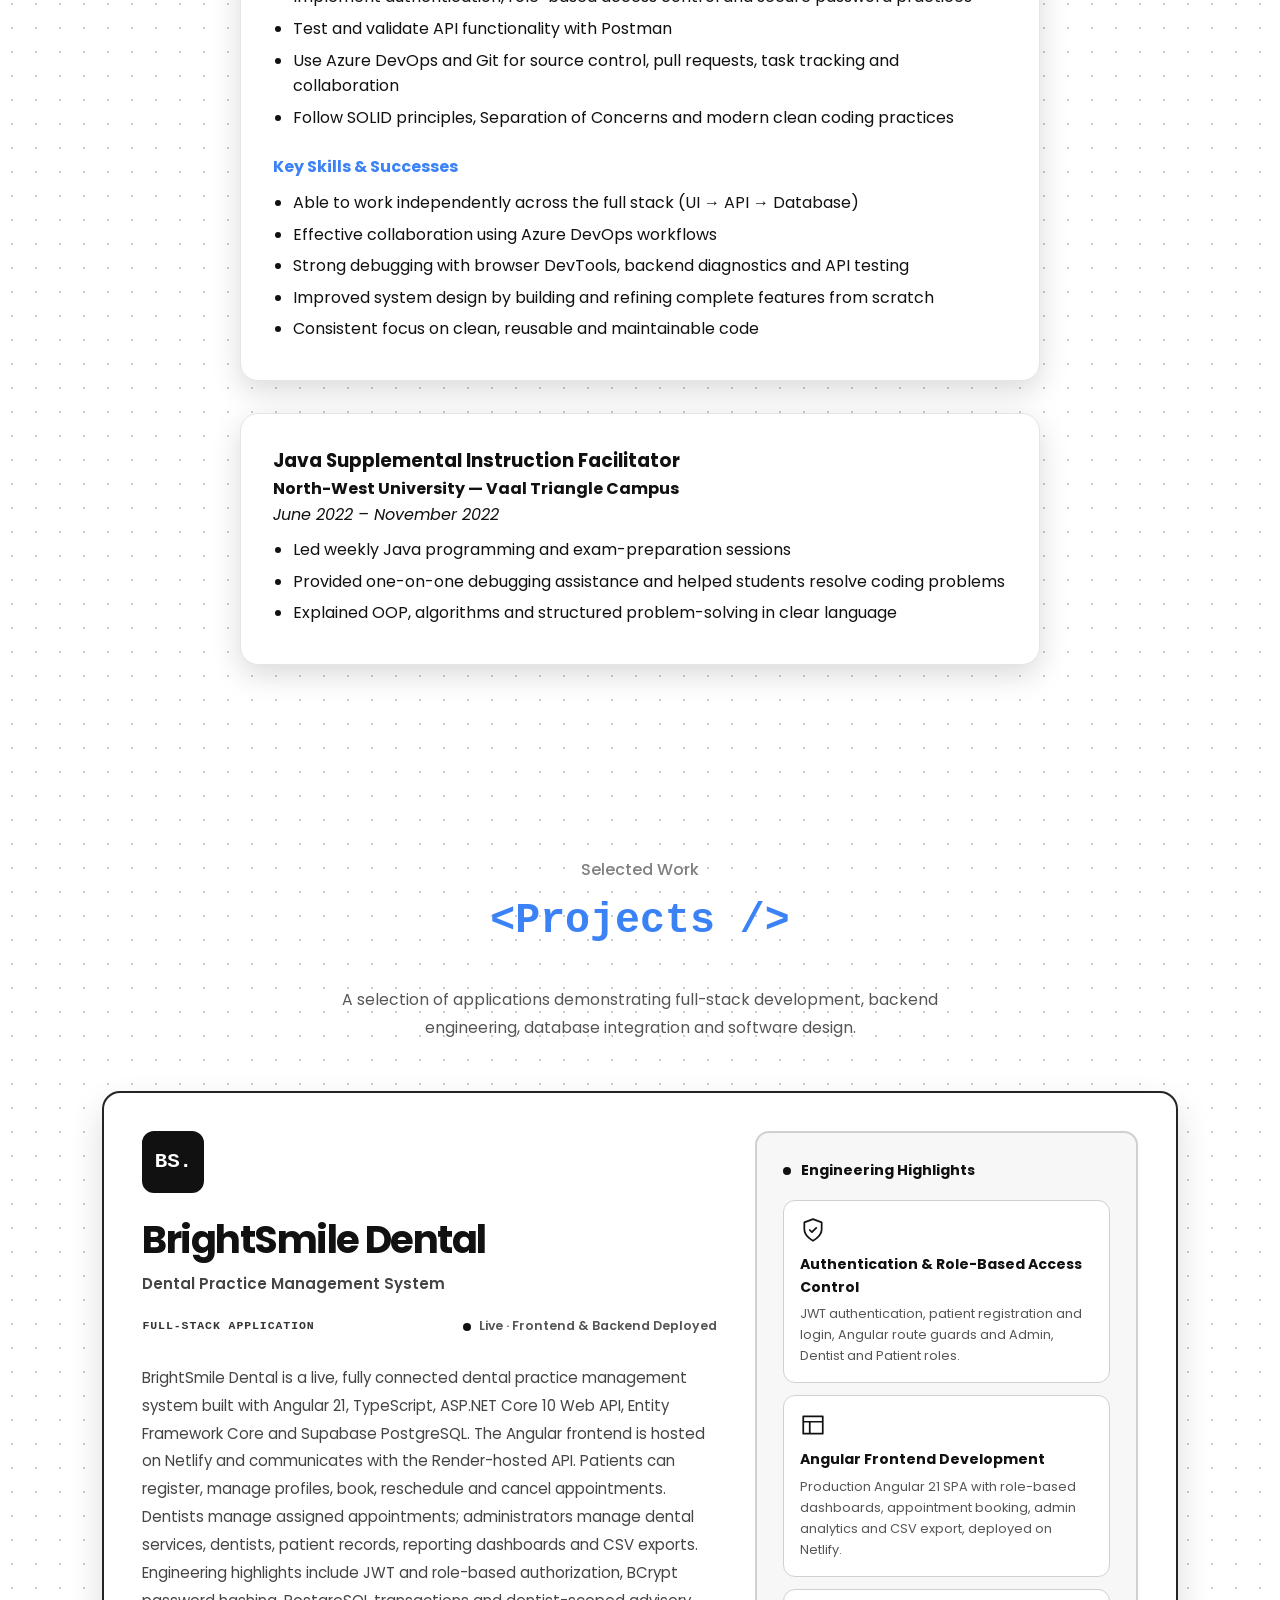
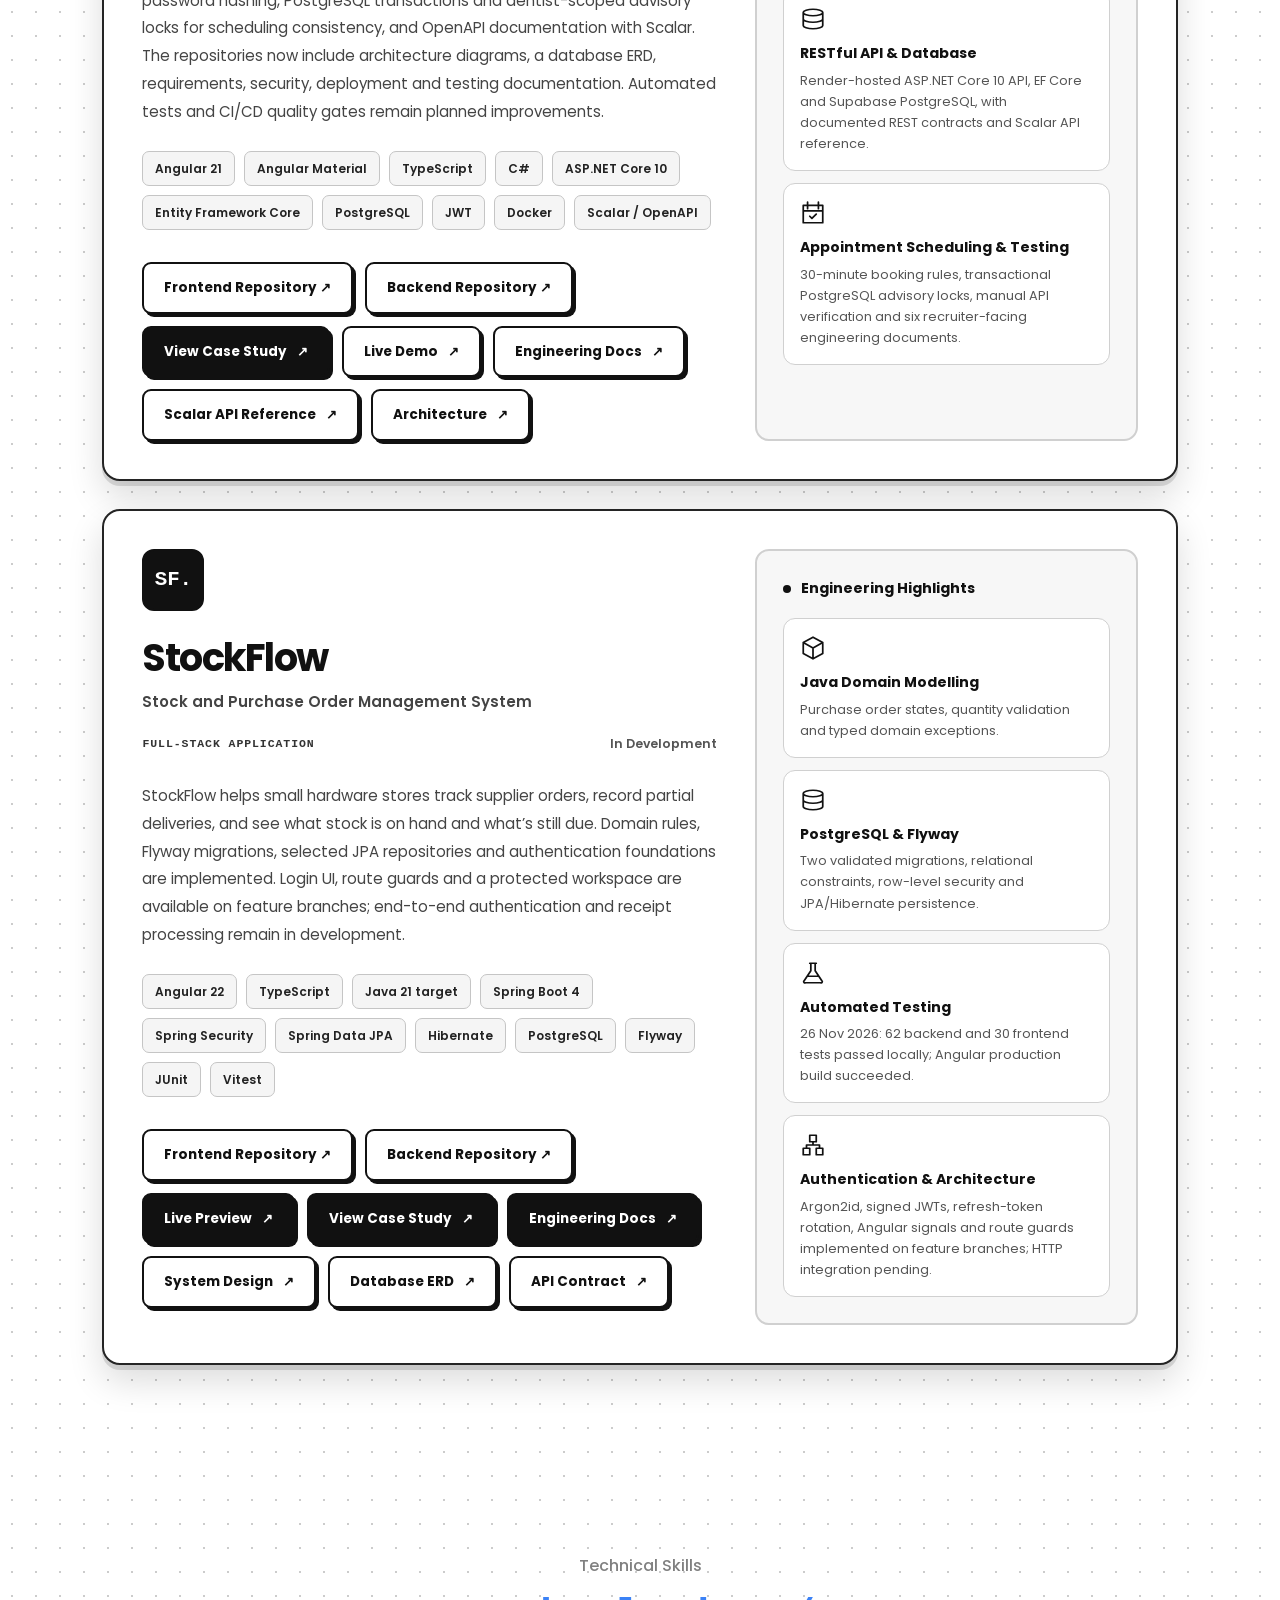
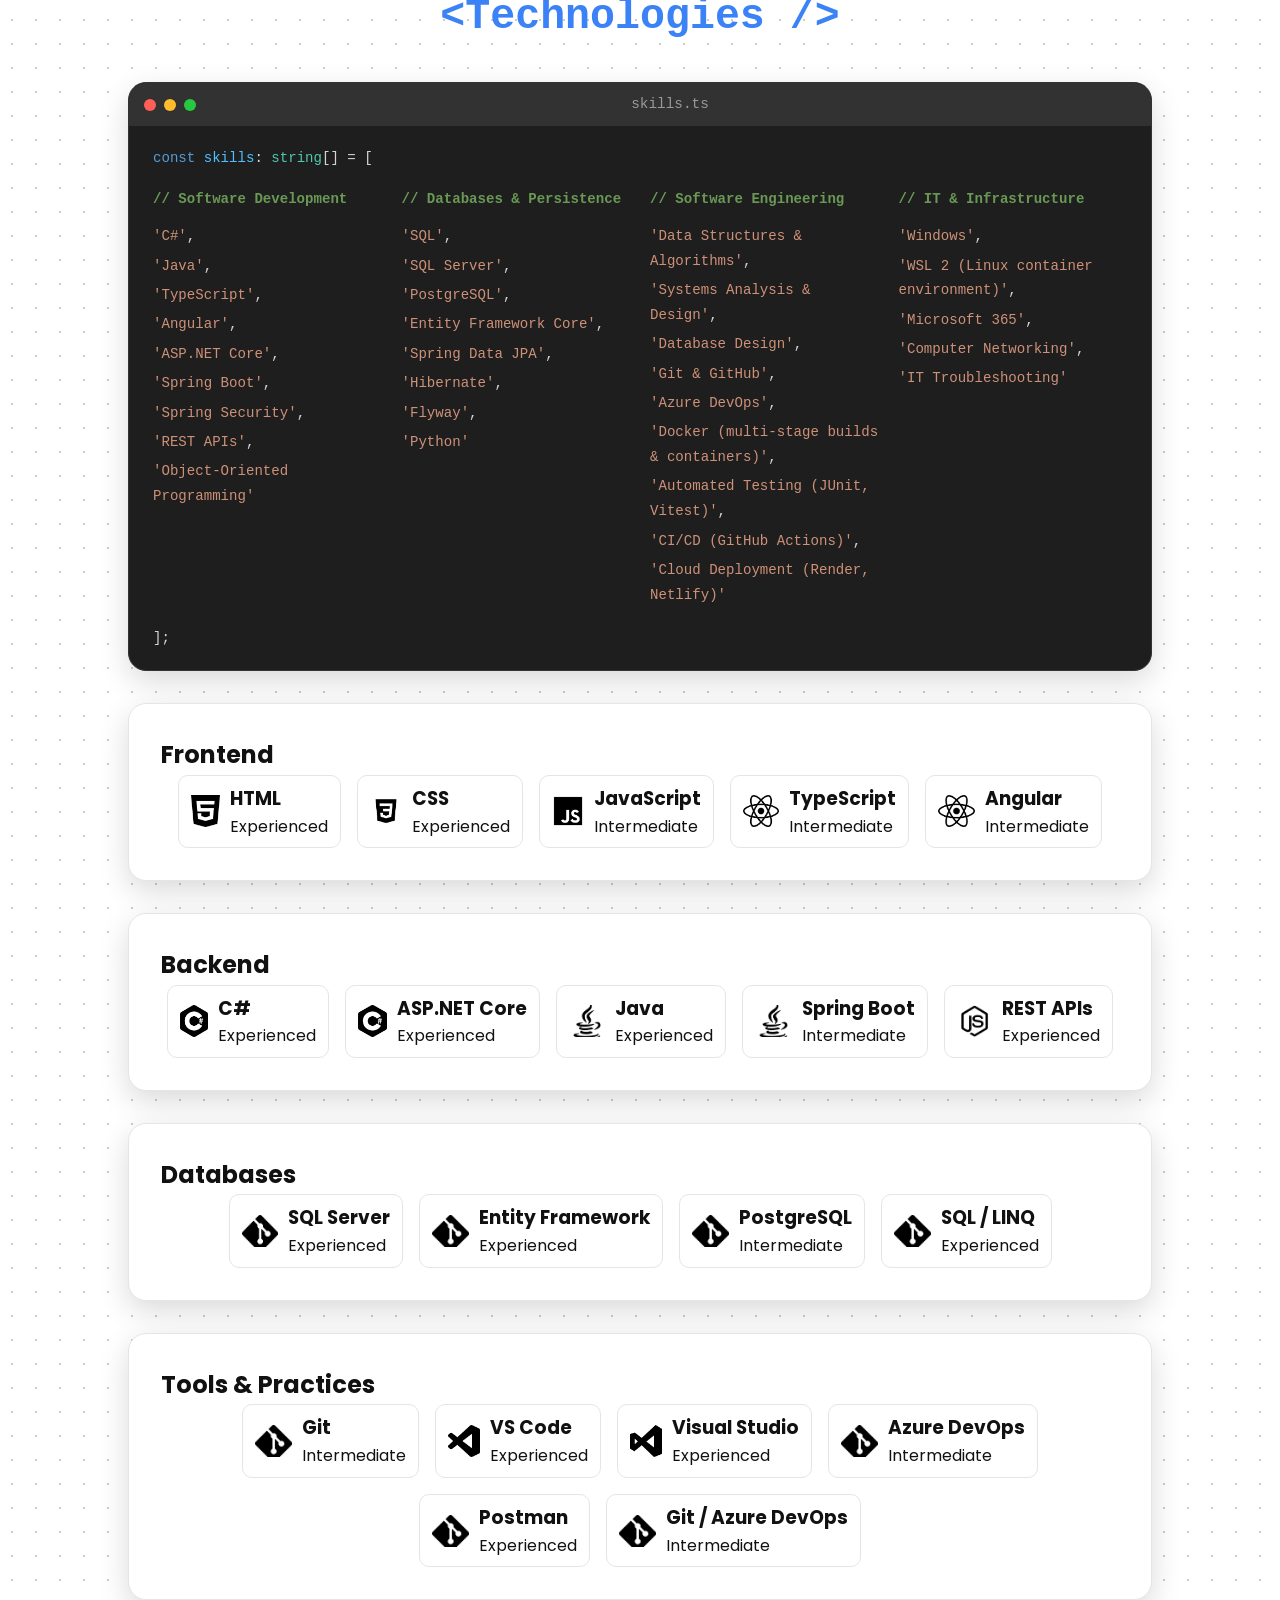
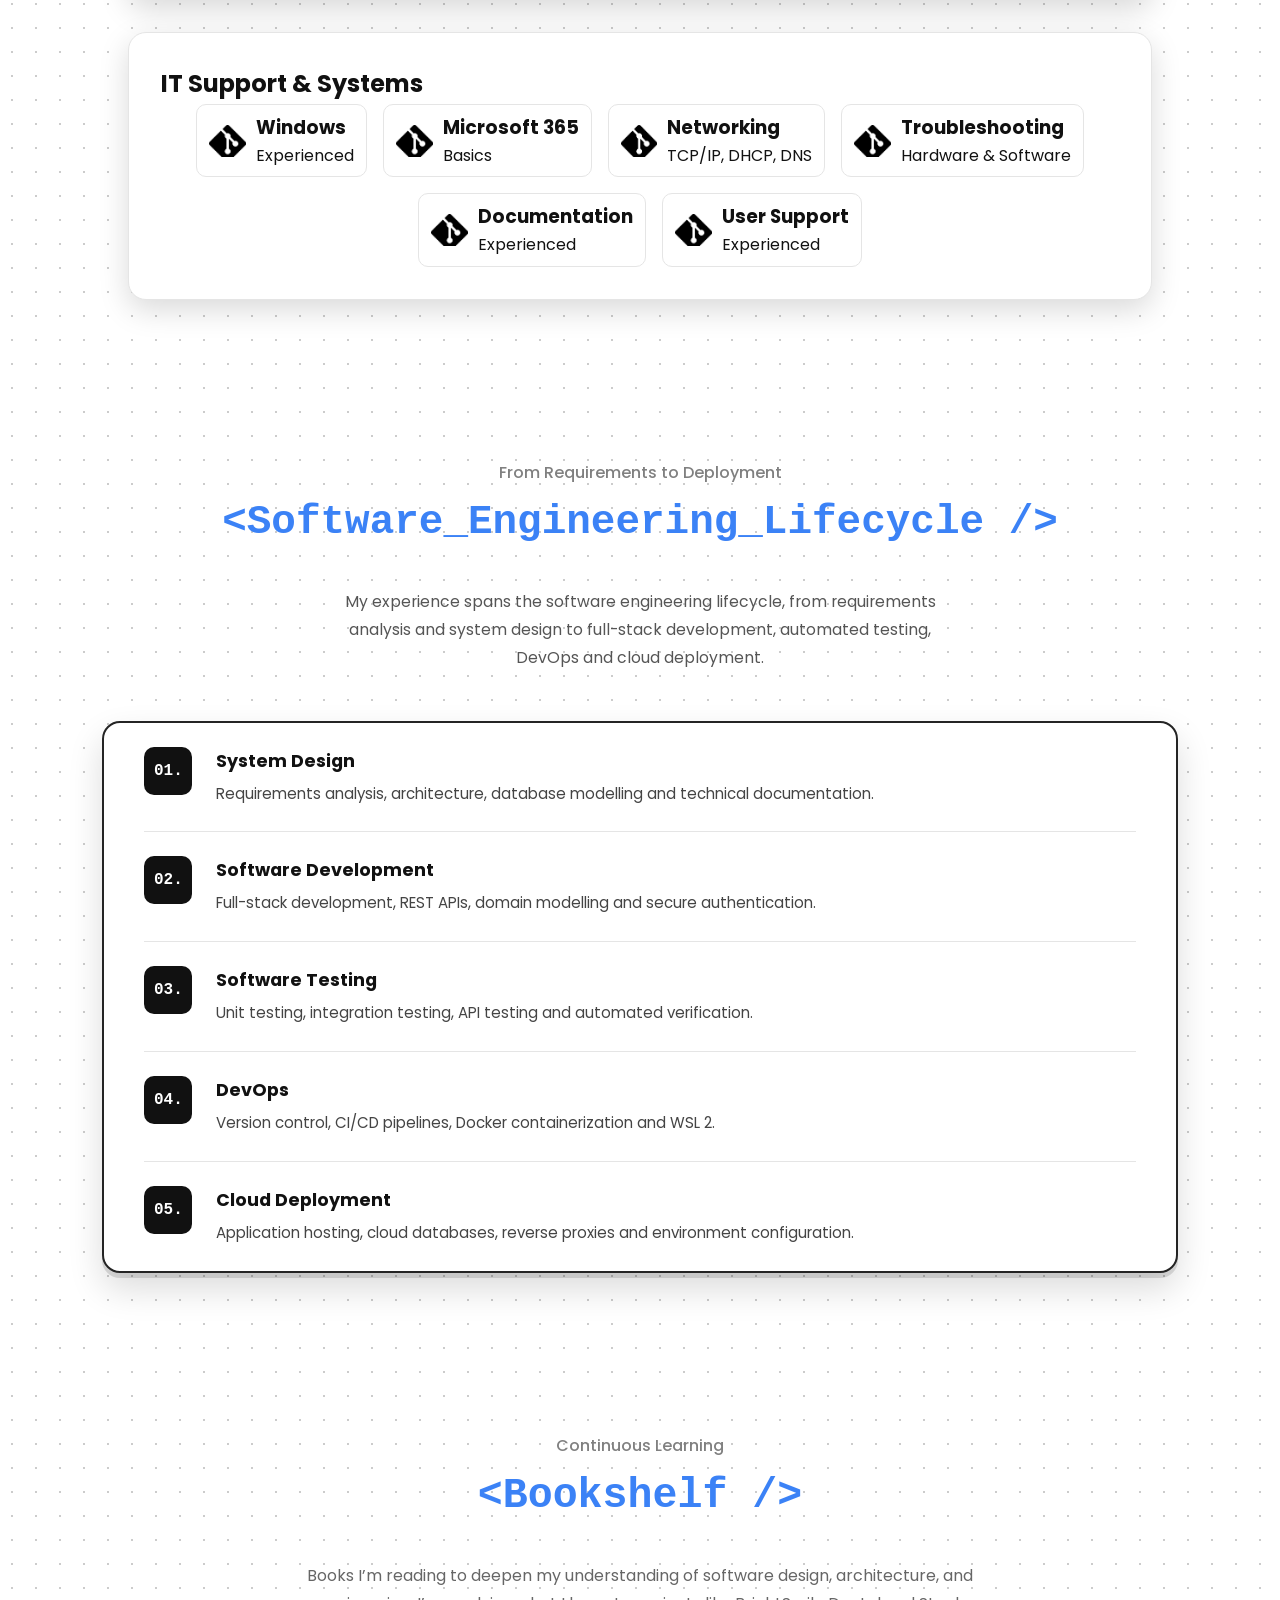
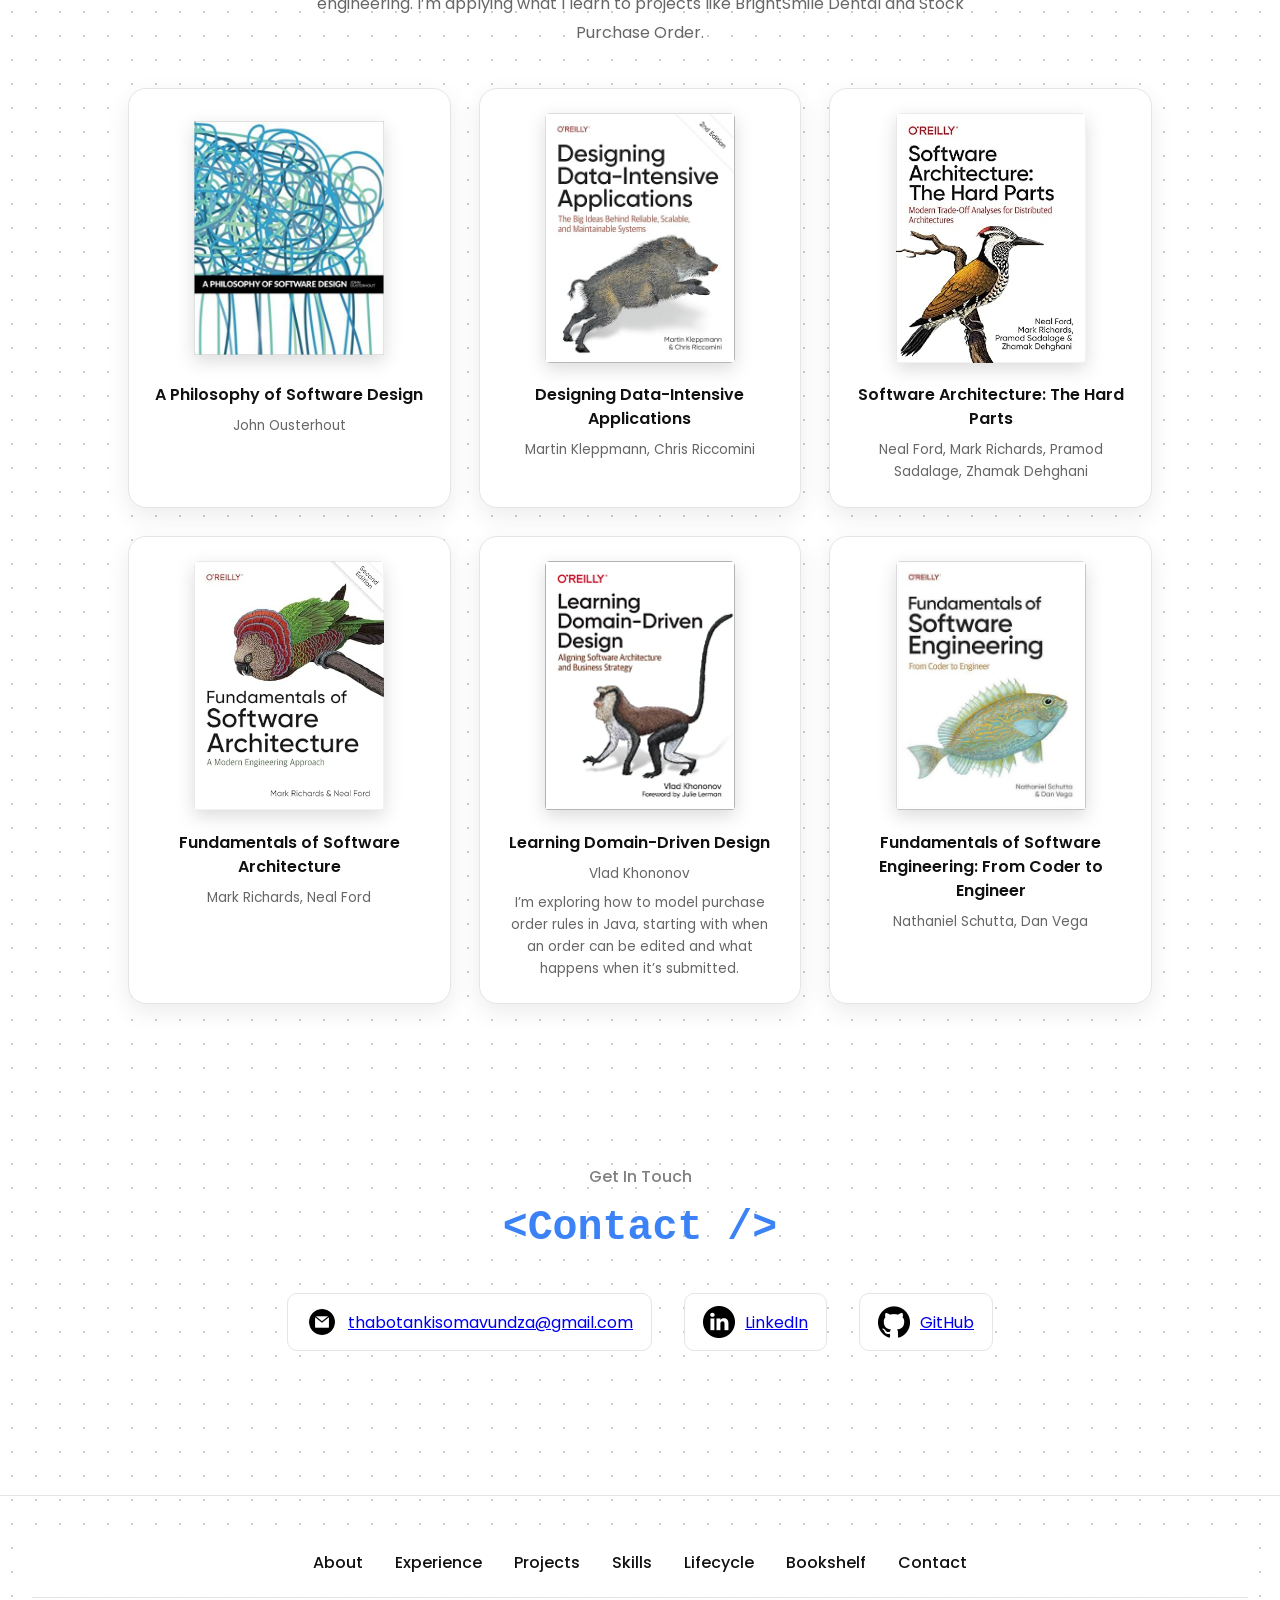
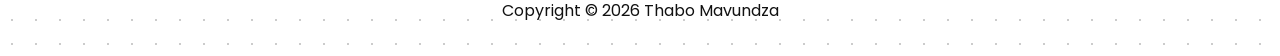
==== commit 4d155ead: "Replace lifecycle cards with structured engineering overview" ====
--- a/index.html
+++ b/index.html
@@ -1473,37 +1473,47 @@
 
     </section>
 
-    <section id="lifecycle" style="height: auto; min-height: fit-content; padding-bottom: 2rem;">
+    <section id="lifecycle">
         <p class="section__text__p1">From Requirements to Deployment</p>
-        <h1 class="title code-header">Software Engineering Lifecycle</h1>
+        <h1 class="title code-header">&lt;Software_Engineering_Lifecycle /&gt;</h1>
         <p class="projects-intro">My experience spans the software engineering lifecycle, from requirements analysis and system design to full-stack development, automated testing, DevOps and cloud deployment.</p>
-        <div style="display: grid; grid-template-columns: repeat(auto-fit, minmax(min(100%, 250px), 1fr)); gap: 1rem; margin-top: 2rem;">
-            <article class="details-container" style="margin: 0; text-align: left;">
-                <p style="color: var(--accent); font-weight: 600;">01</p>
-                <h3>System Design</h3>
-                <p>Requirements analysis, architecture, database modelling and technical documentation.</p>
-            </article>
-            <article class="details-container" style="margin: 0; text-align: left;">
-                <p style="color: var(--accent); font-weight: 600;">02</p>
-                <h3>Software Development</h3>
-                <p>Full-stack development, REST APIs, domain modelling and secure authentication.</p>
-            </article>
-            <article class="details-container" style="margin: 0; text-align: left;">
-                <p style="color: var(--accent); font-weight: 600;">03</p>
-                <h3>Software Testing</h3>
-                <p>Unit testing, integration testing, API testing and automated verification.</p>
-            </article>
-            <article class="details-container" style="margin: 0; text-align: left;">
-                <p style="color: var(--accent); font-weight: 600;">04</p>
-                <h3>DevOps</h3>
-                <p>Version control, CI/CD pipelines, Docker containerization and WSL 2.</p>
-            </article>
-            <article class="details-container" style="margin: 0; text-align: left;">
-                <p style="color: var(--accent); font-weight: 600;">05</p>
-                <h3>Cloud Deployment</h3>
-                <p>Application hosting, cloud databases, reverse proxies and environment configuration.</p>
-            </article>
-        </div>
+        <ol class="lifecycle-list">
+            <li class="lifecycle-step">
+                <span class="lifecycle-number" aria-hidden="true">01.</span>
+                <div class="lifecycle-copy">
+                    <h3>System Design</h3>
+                    <p>Requirements analysis, architecture, database modelling and technical documentation.</p>
+                </div>
+            </li>
+            <li class="lifecycle-step">
+                <span class="lifecycle-number" aria-hidden="true">02.</span>
+                <div class="lifecycle-copy">
+                    <h3>Software Development</h3>
+                    <p>Full-stack development, REST APIs, domain modelling and secure authentication.</p>
+                </div>
+            </li>
+            <li class="lifecycle-step">
+                <span class="lifecycle-number" aria-hidden="true">03.</span>
+                <div class="lifecycle-copy">
+                    <h3>Software Testing</h3>
+                    <p>Unit testing, integration testing, API testing and automated verification.</p>
+                </div>
+            </li>
+            <li class="lifecycle-step">
+                <span class="lifecycle-number" aria-hidden="true">04.</span>
+                <div class="lifecycle-copy">
+                    <h3>DevOps</h3>
+                    <p>Version control, CI/CD pipelines, Docker containerization and WSL 2.</p>
+                </div>
+            </li>
+            <li class="lifecycle-step">
+                <span class="lifecycle-number" aria-hidden="true">05.</span>
+                <div class="lifecycle-copy">
+                    <h3>Cloud Deployment</h3>
+                    <p>Application hosting, cloud databases, reverse proxies and environment configuration.</p>
+                </div>
+            </li>
+        </ol>
     </section>
 
     <!-- =========================
--- a/style.css
+++ b/style.css
@@ -1263,3 +1263,45 @@
 @media (max-width: 480px) {
   #projects .project-feature-panel { grid-template-columns: 1fr; padding: 16px; }
 }
+
+/* SOFTWARE ENGINEERING LIFECYCLE */
+#lifecycle { padding: 5rem 8%; }
+#lifecycle .code-header {
+  font-size: clamp(1.15rem, 3.2vw, 2.6rem);
+  overflow-wrap: anywhere;
+}
+#lifecycle .lifecycle-list {
+  max-width: 1160px;
+  margin: 0 auto;
+  list-style: none;
+  background: var(--card-bg);
+  border: 2px solid #242424;
+  border-radius: 18px;
+  box-shadow: 0 5px 0 rgba(0,0,0,.12), 0 16px 35px rgba(0,0,0,.14);
+  padding: 0 clamp(1rem, 4vw, 2.5rem);
+}
+#lifecycle .lifecycle-step {
+  display: grid;
+  grid-template-columns: 3.25rem minmax(0,1fr);
+  align-items: start;
+  gap: 1.25rem;
+  padding: 1.5rem 0;
+}
+#lifecycle .lifecycle-step + .lifecycle-step { border-top: 1px solid var(--border-color); }
+#lifecycle .lifecycle-number {
+  display: grid;
+  place-items: center;
+  width: 3rem;
+  height: 3rem;
+  border-radius: 10px;
+  background: #111;
+  color: #fff;
+  font: 700 1rem 'Fira Code', monospace;
+}
+#lifecycle .lifecycle-copy h3 { font-size: 1.1rem; color: #111; margin-bottom: .3rem; }
+#lifecycle .lifecycle-copy p { font-size: .94rem; line-height: 1.85; color: #444; }
+@media (max-width: 600px) {
+  #lifecycle { padding: 3rem 5%; }
+  #lifecycle .lifecycle-step { gap: .8rem; grid-template-columns: 2.5rem minmax(0,1fr); }
+  #lifecycle .lifecycle-number { width: 2.5rem; height: 2.5rem; }
+}
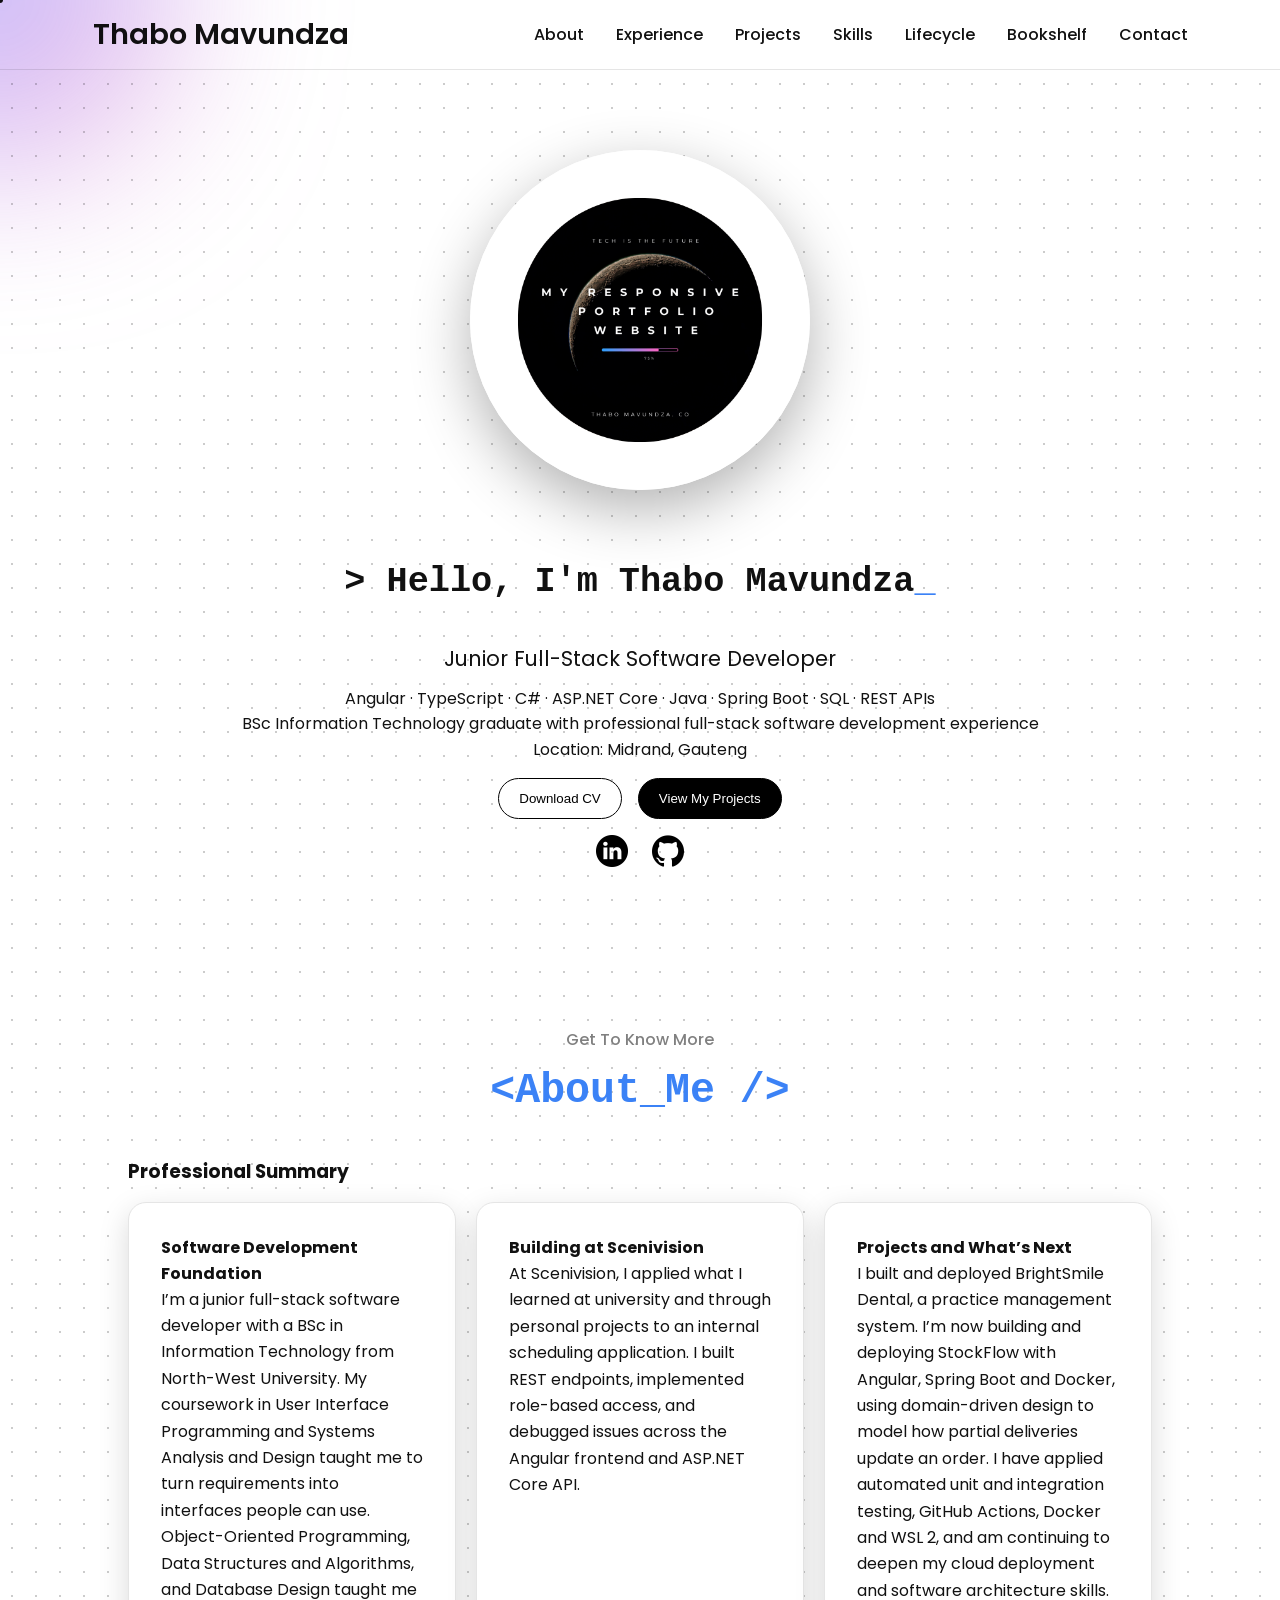
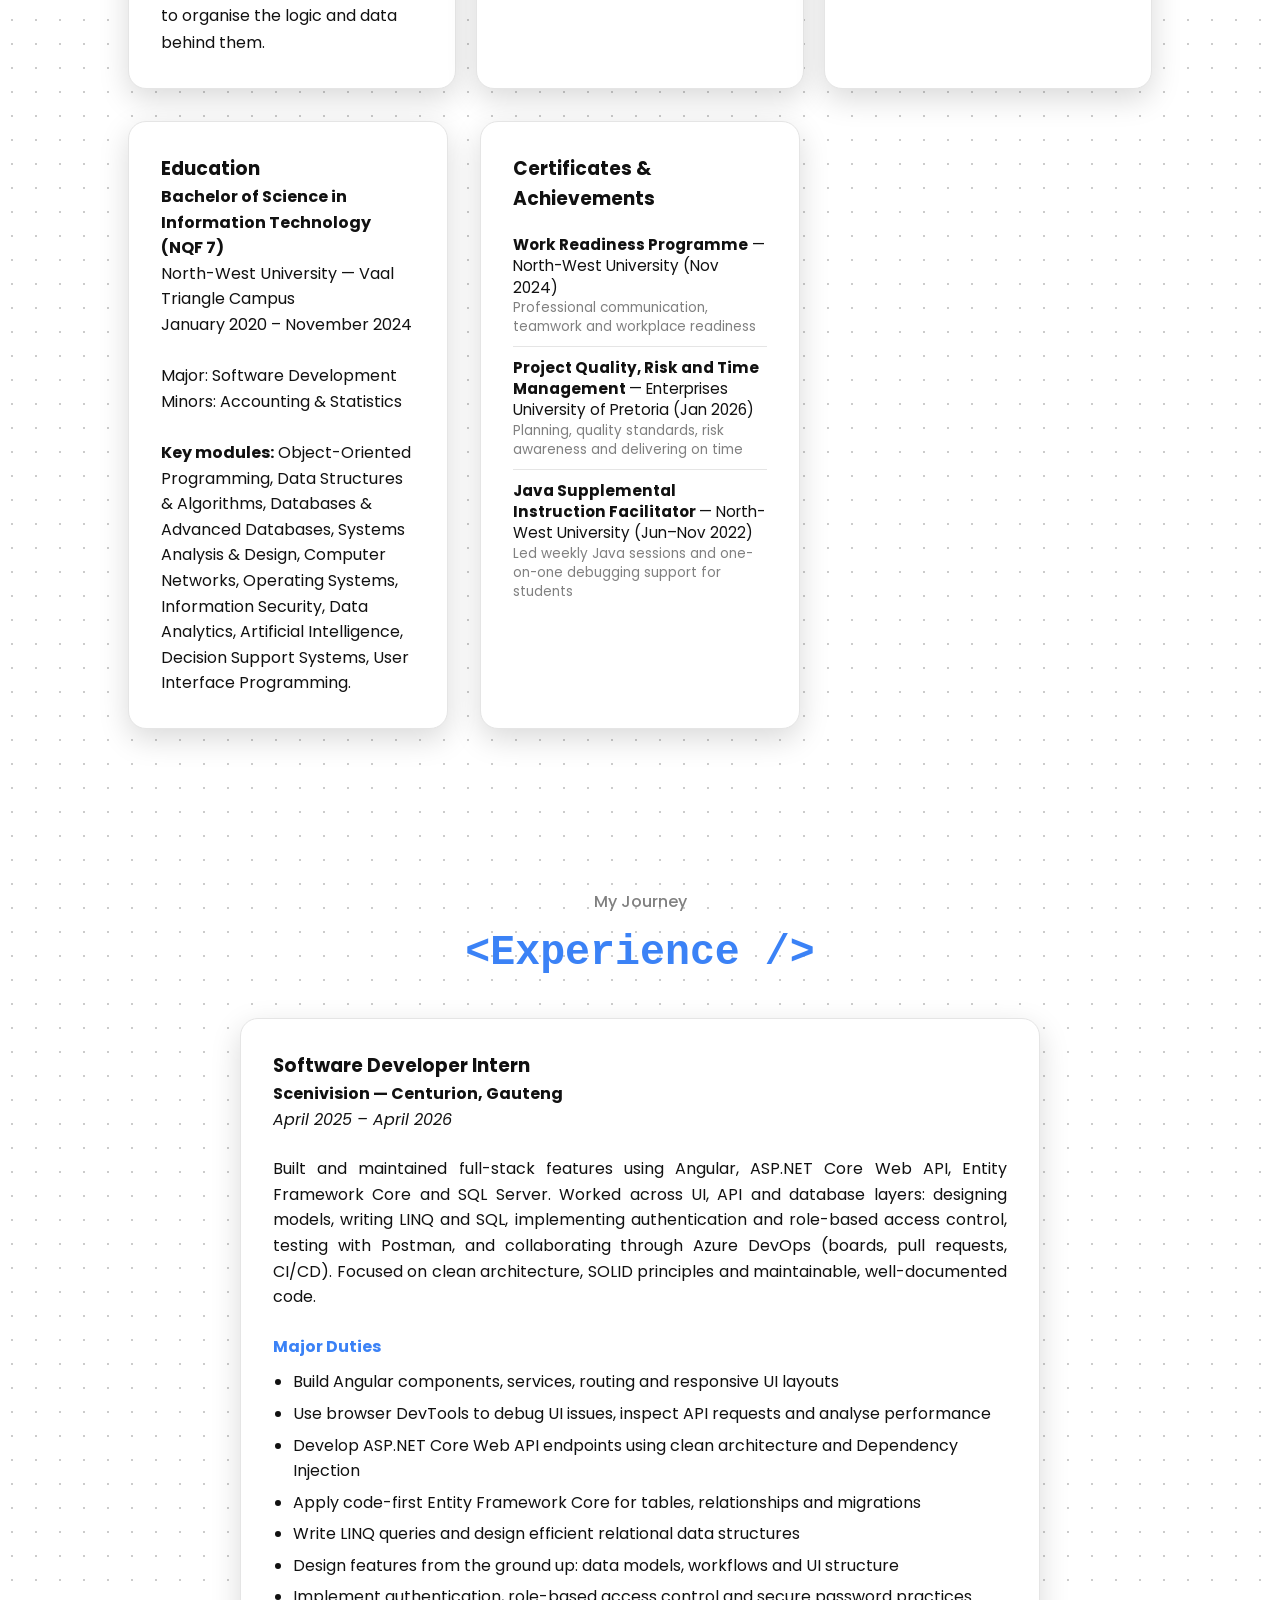
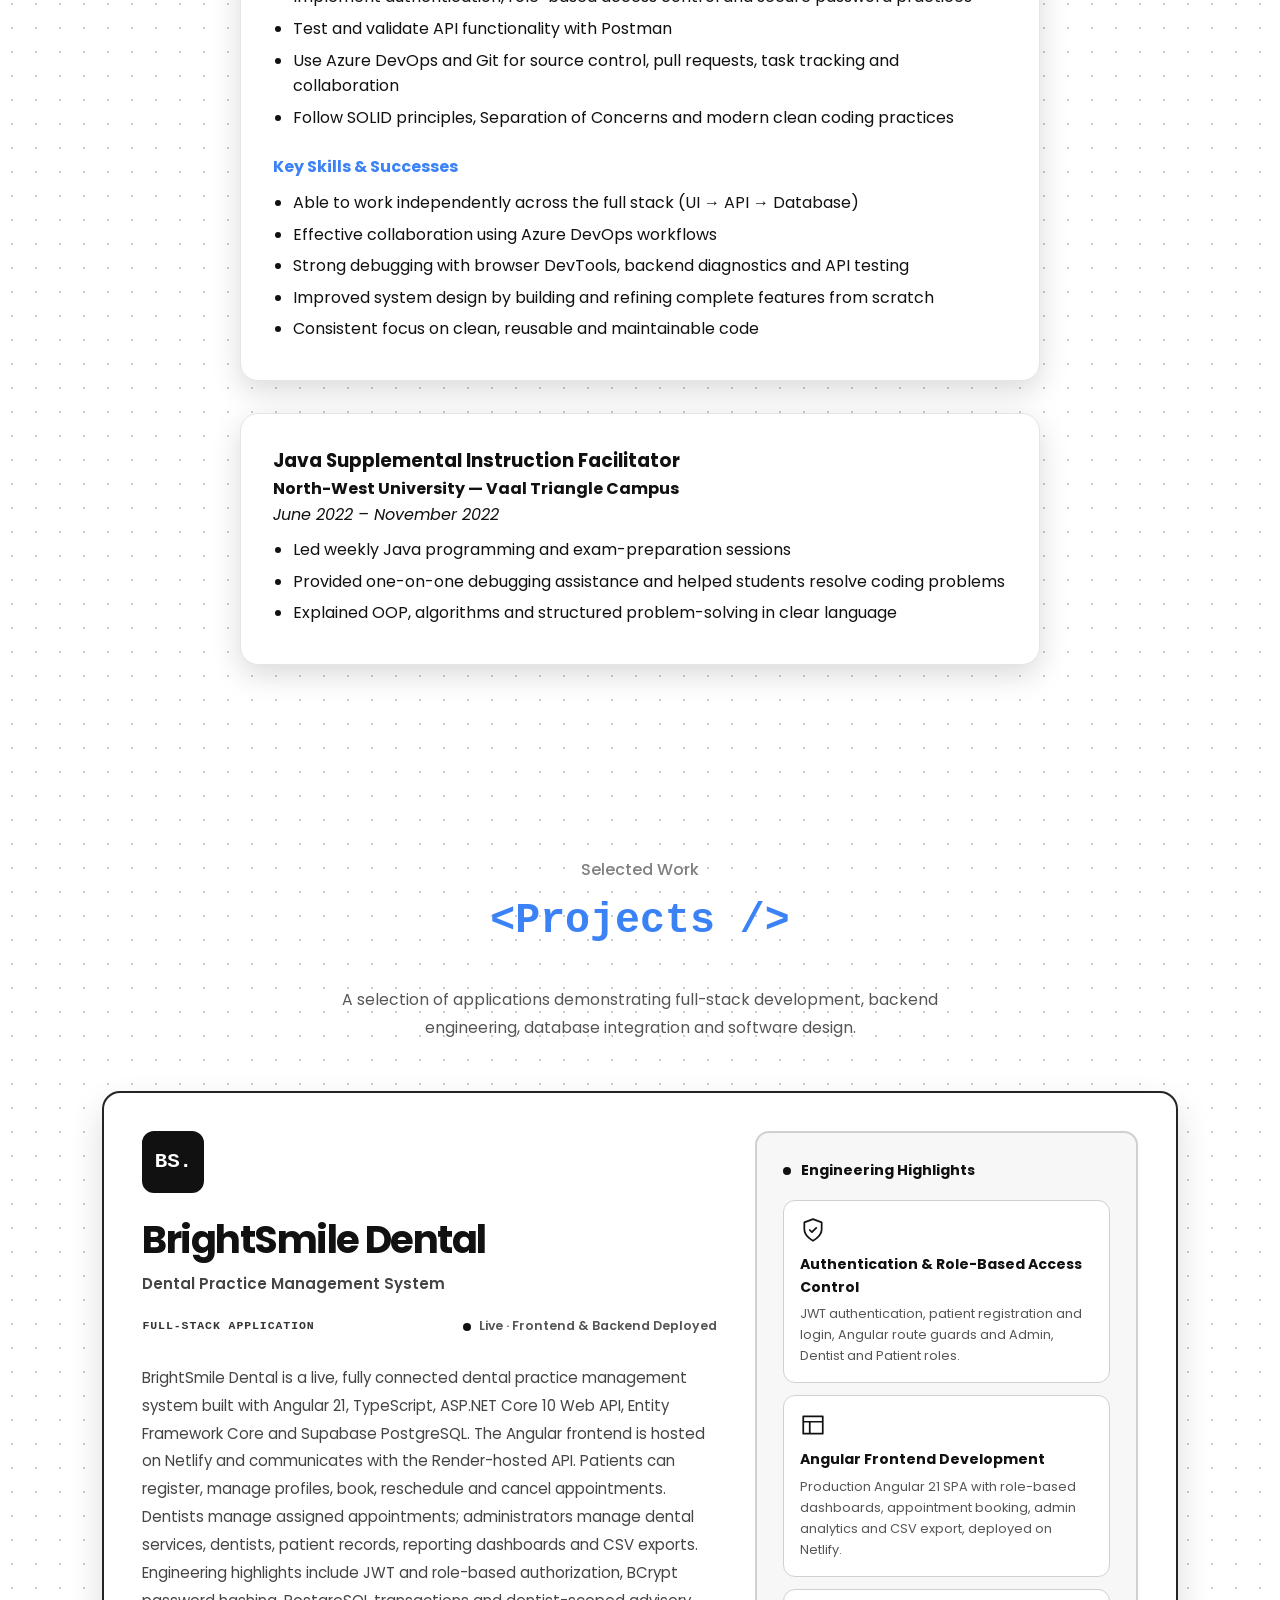
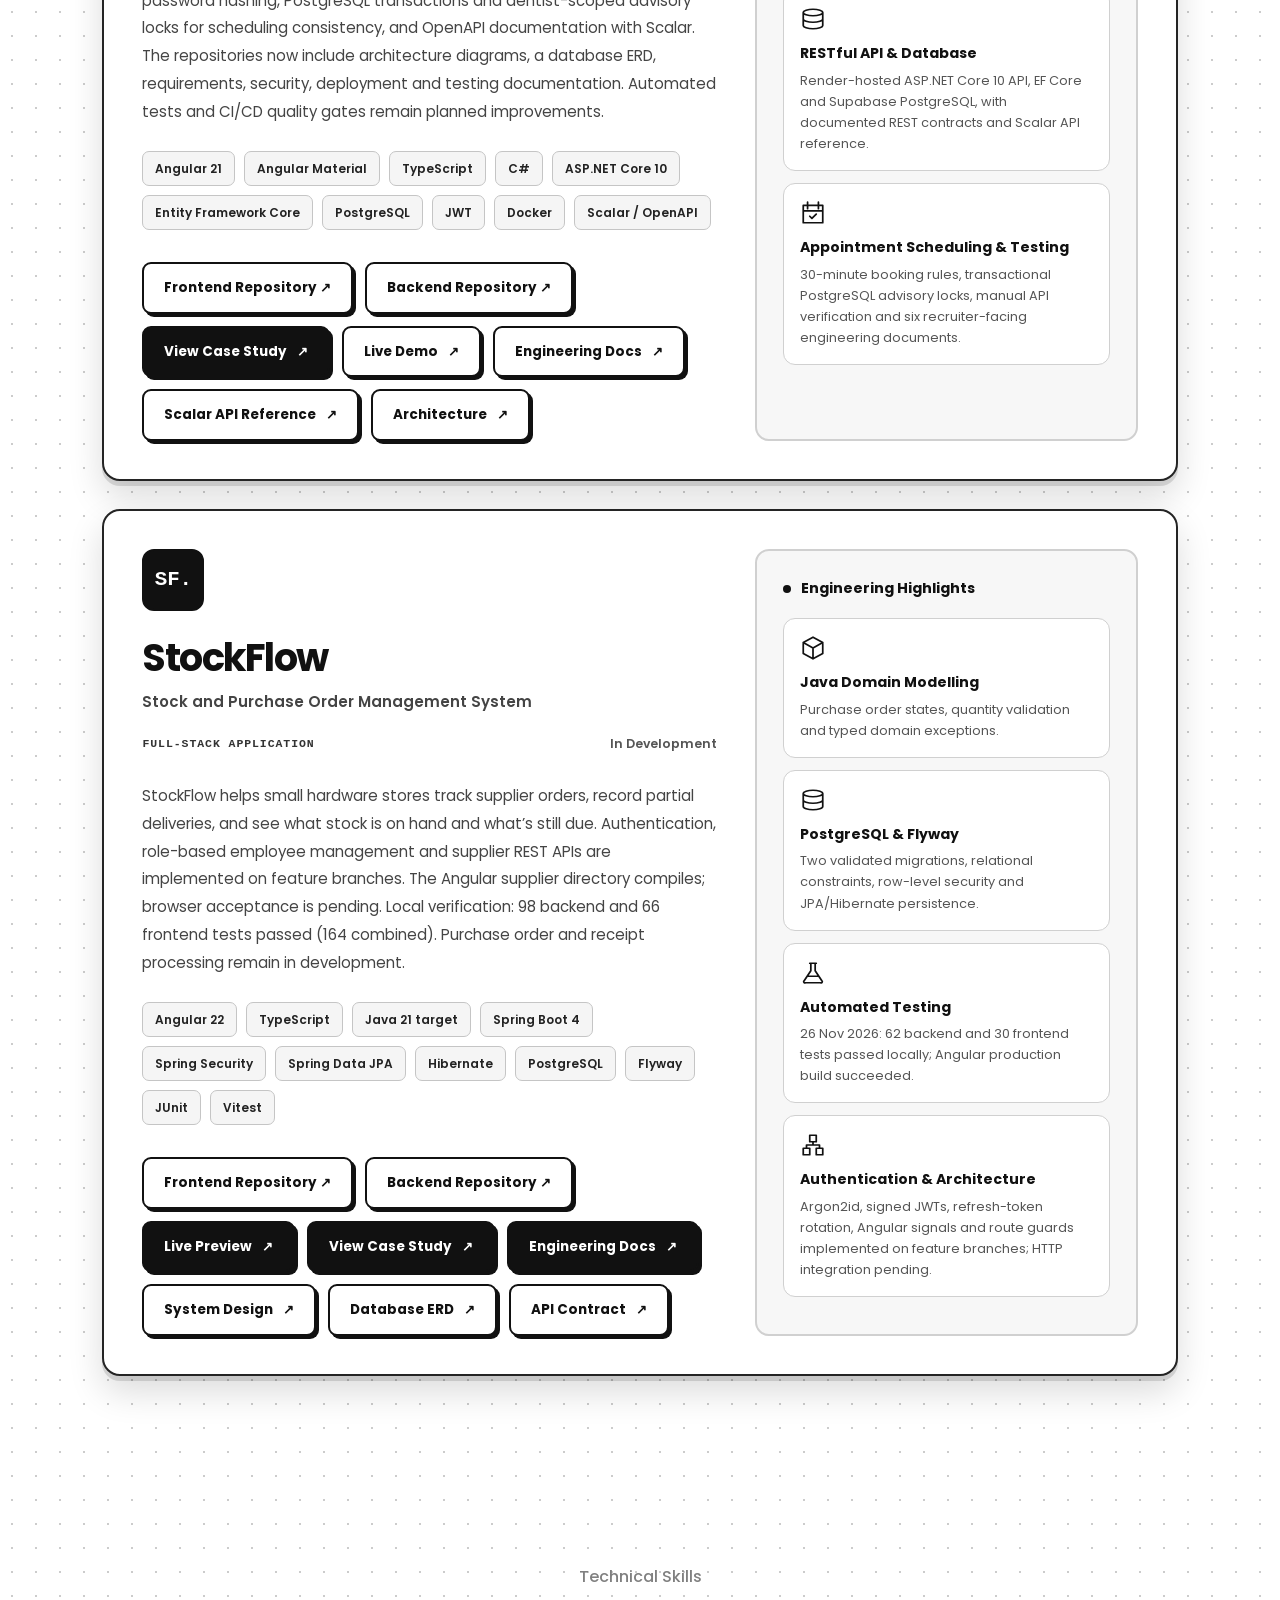
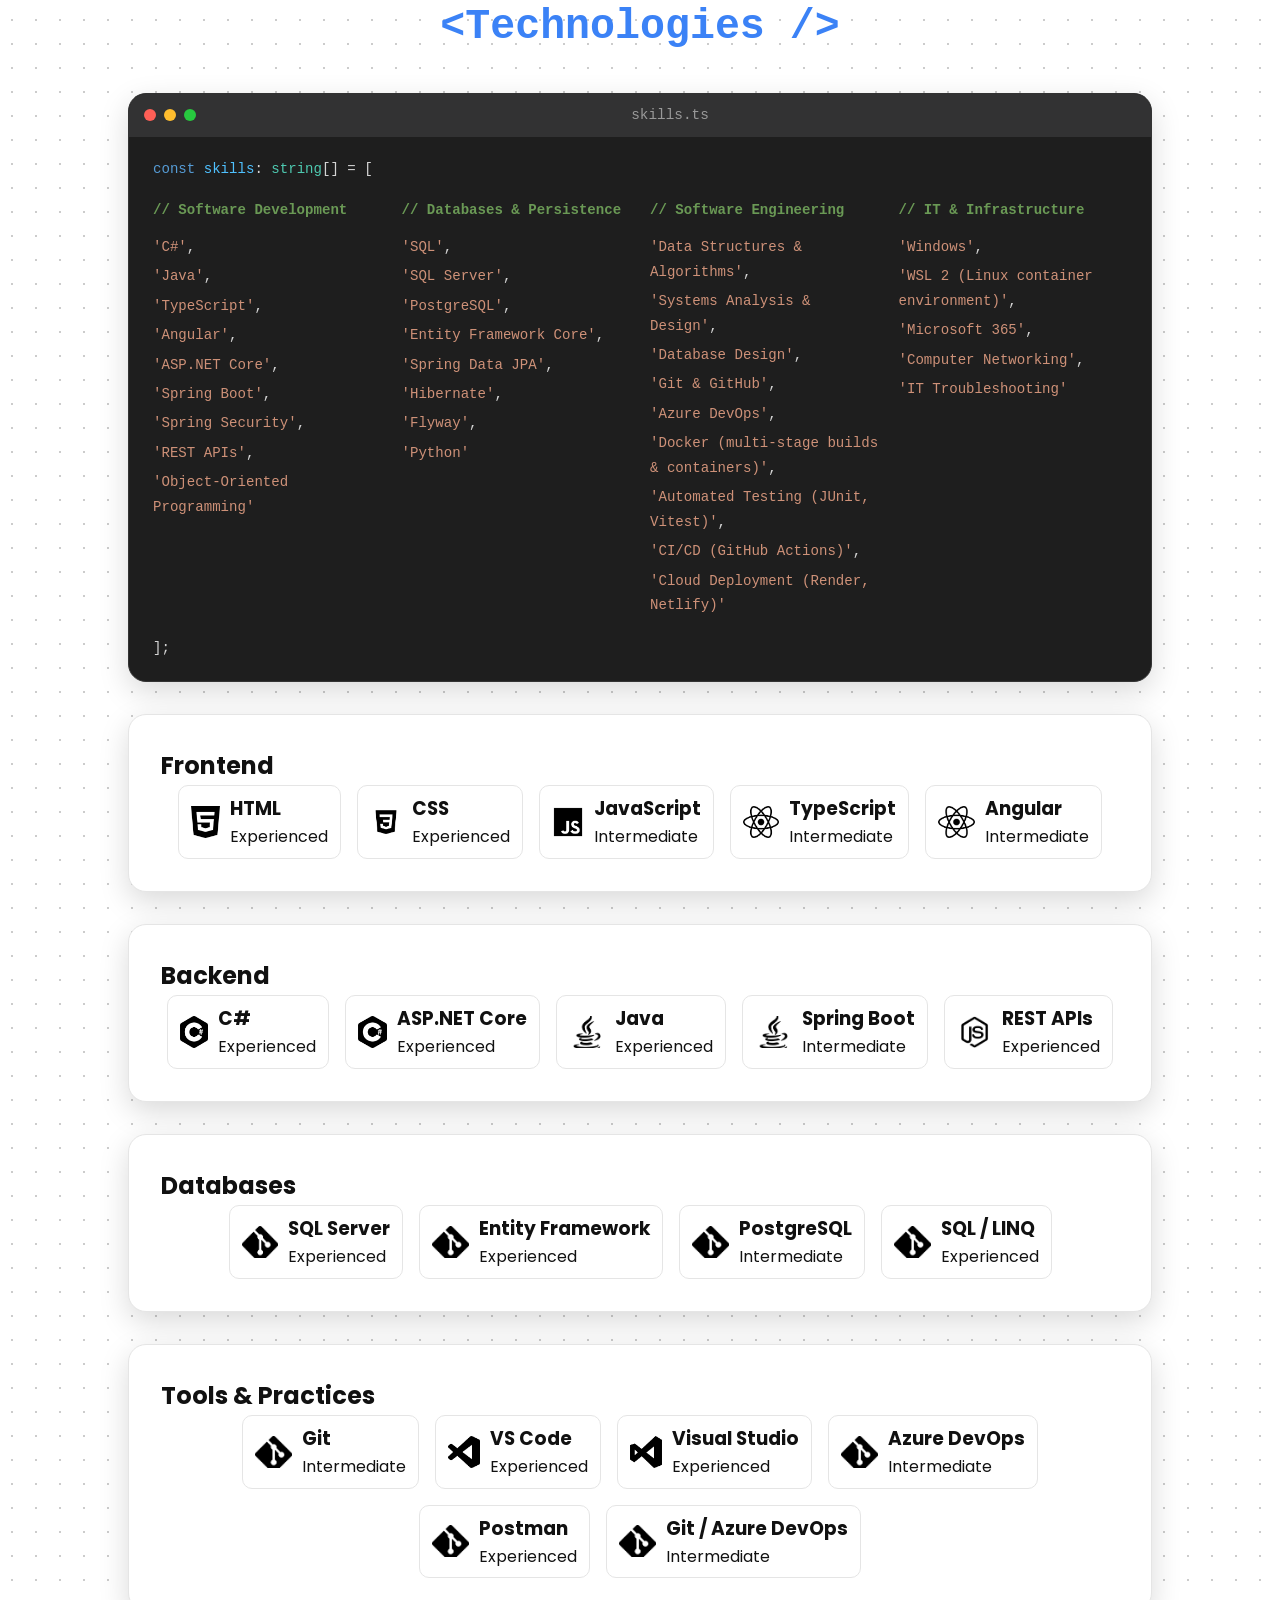
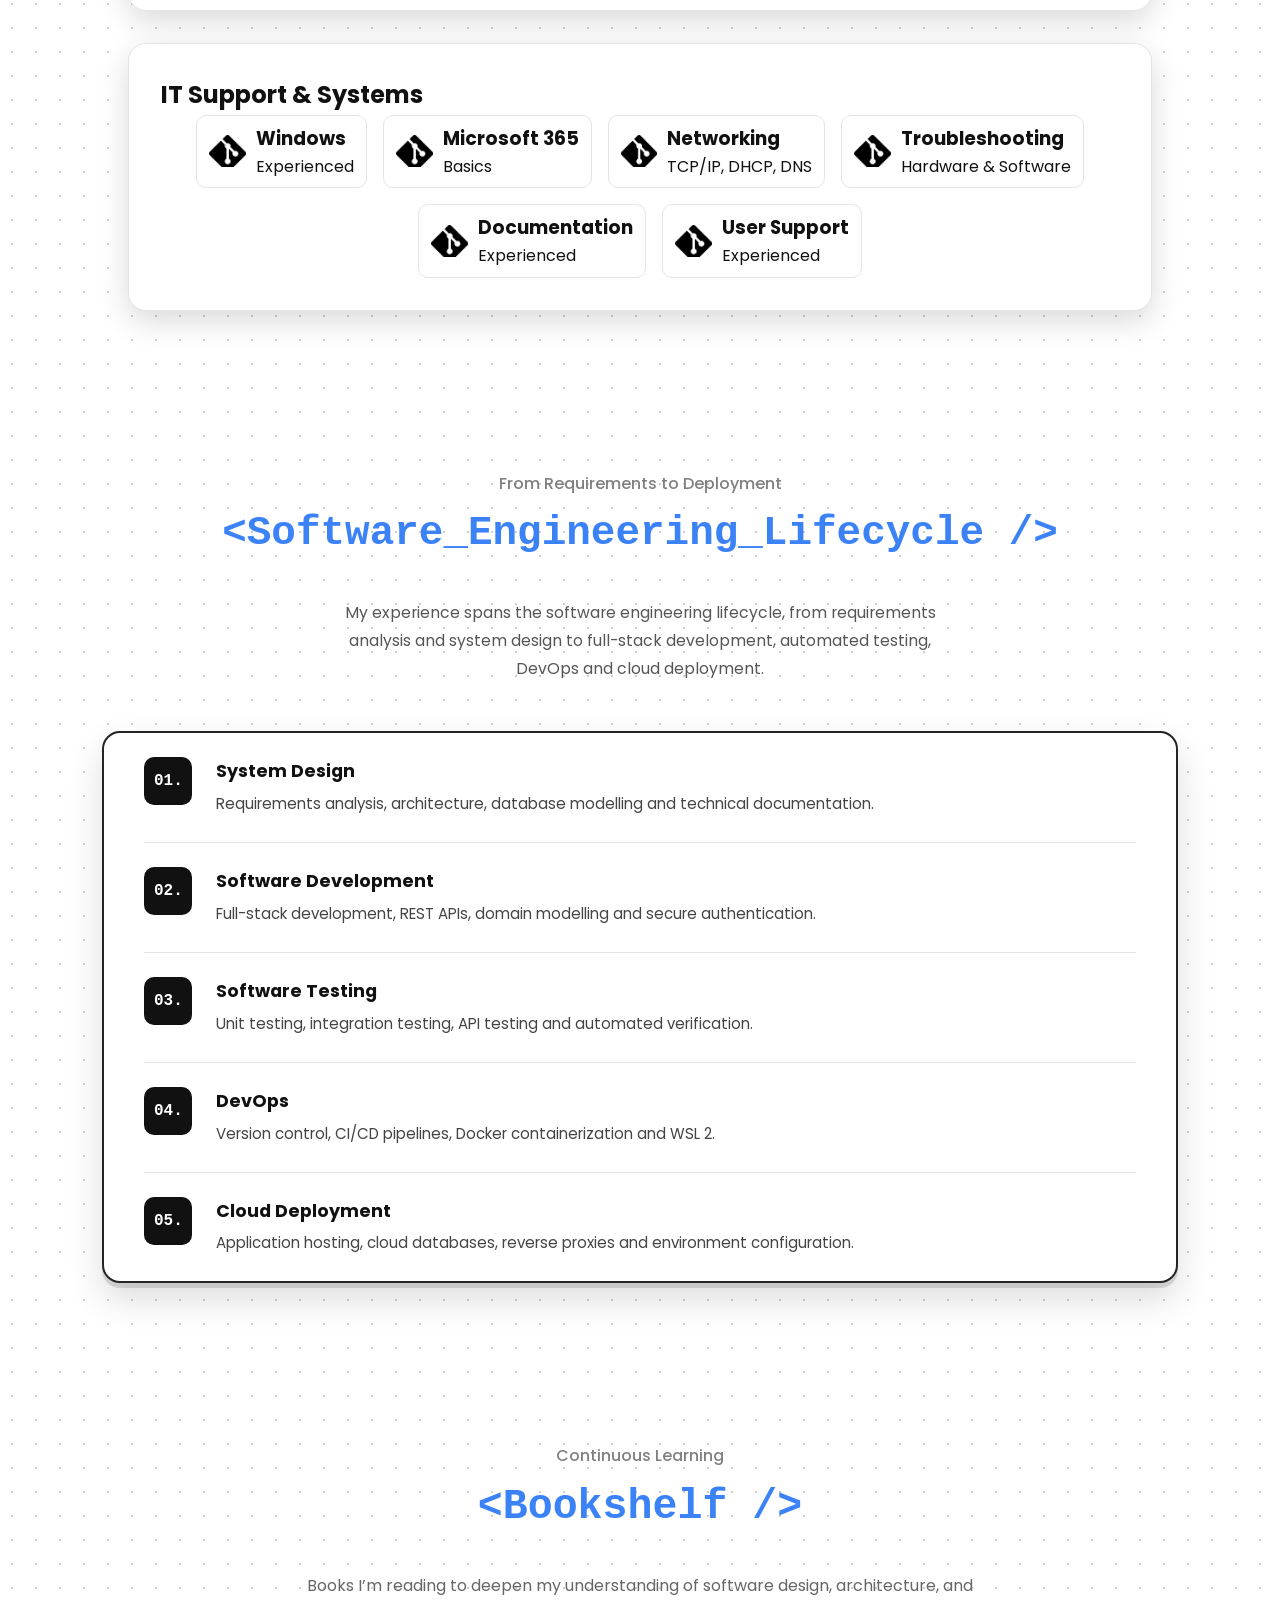
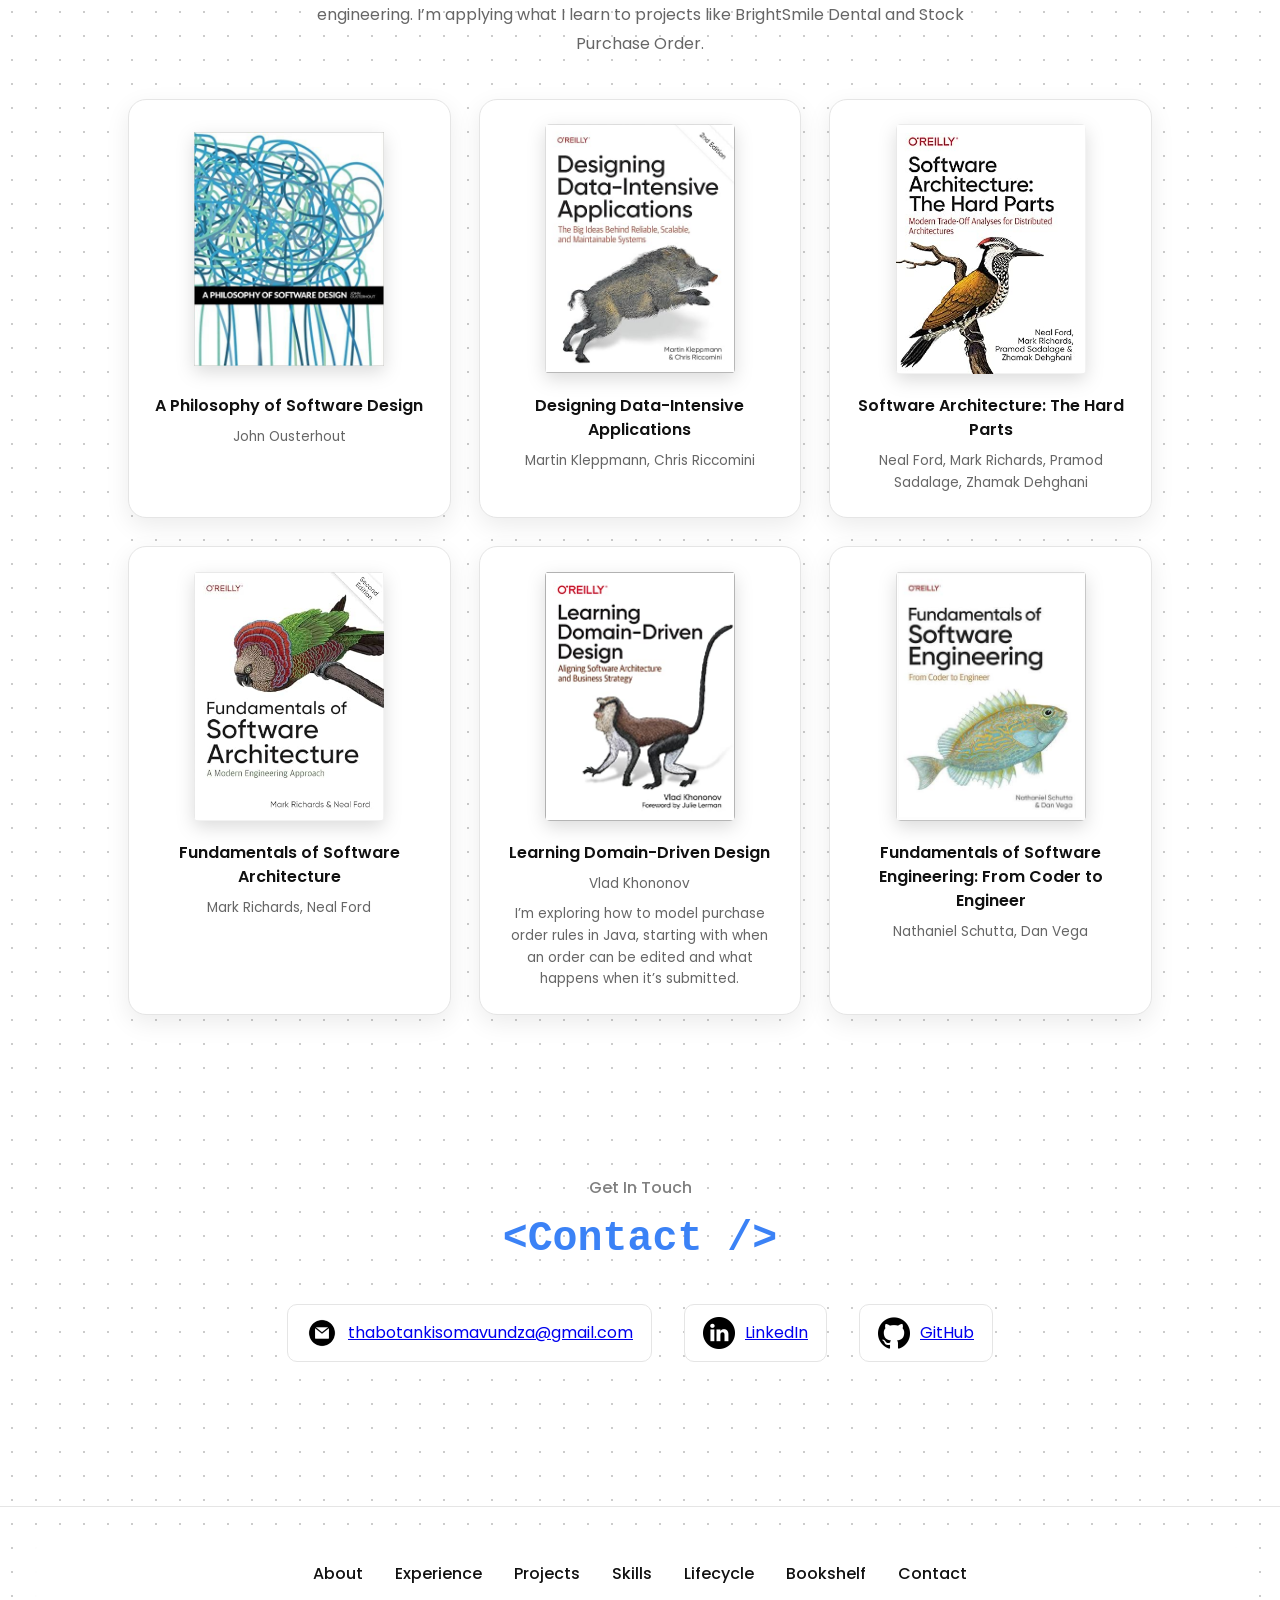
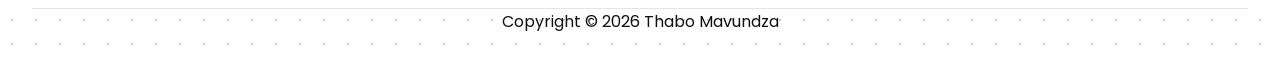
==== commit c7efaac2: "Refresh portfolio StockFlow milestone and engineering experience" ====
--- a/index.html
+++ b/index.html
@@ -235,7 +235,7 @@
                         </div>
                         <div class="details-container">
                             <h4>Projects and What’s Next</h4>
-                            <p>I built and deployed BrightSmile Dental, a practice management system. I’m now building and deploying StockFlow with Angular, Spring Boot and Docker, using domain-driven design to model how partial deliveries update an order. Next, I want to deepen my skills in automated testing, CI/CD, Docker and Azure deployment.</p>
+                            <p>I built and deployed BrightSmile Dental, a practice management system. I’m now building and deploying StockFlow with Angular, Spring Boot and Docker, using domain-driven design to model how partial deliveries update an order. I have applied automated unit and integration testing, GitHub Actions, Docker and WSL 2, and am continuing to deepen my cloud deployment and software architecture skills.</p>
                         </div>
                     </div>
                 </div>
@@ -930,7 +930,7 @@
                             <span class="project-category">FULL-STACK APPLICATION</span>
                             <span class="project-status">In Development</span>
                         </div>
-                        <p class="project-description">StockFlow helps small hardware stores track supplier orders, record partial deliveries, and see what stock is on hand and what’s still due. Domain rules, Flyway migrations, selected JPA repositories and authentication foundations are implemented. Login UI, route guards and a protected workspace are available on feature branches; end-to-end authentication and receipt processing remain in development.</p>
+                        <p class="project-description">StockFlow helps small hardware stores track supplier orders, record partial deliveries, and see what stock is on hand and what’s still due. Authentication, role-based employee management and supplier REST APIs are implemented on feature branches. The Angular supplier directory compiles; browser acceptance is pending. Local verification: 98 backend and 66 frontend tests passed (164 combined). Purchase order and receipt processing remain in development.</p>
                         <div class="project-tags"><span>Angular 22</span> <span>TypeScript</span> <span>Java 21 target</span> <span>Spring Boot 4</span> <span>Spring Security</span> <span>Spring Data JPA</span> <span>Hibernate</span> <span>PostgreSQL</span> <span>Flyway</span> <span>JUnit</span> <span>Vitest</span></div>
                         <div class="project-actions">
 
@@ -940,9 +940,9 @@
                             <a href="https://stockflow-management.netlify.app/" class="project-btn primary">Live Preview <span aria-hidden="true">↗</span></a>
                             <a href="stockflow.html" class="project-btn primary">View Case Study <span aria-hidden="true">↗</span></a>
                             <a href="https://github.com/AriesMaster/StockPurchaseOrderBackend/tree/main/docs" target="_blank" rel="noopener noreferrer" class="project-btn primary">Engineering Docs <span aria-hidden="true">↗</span></a>
-                            <a href="https://github.com/AriesMaster/StockPurchaseOrderBackend/blob/main/docs/system-design.md" target="_blank" rel="noopener noreferrer" class="project-btn secondary">System Design <span aria-hidden="true">↗</span></a>
-                            <a href="https://github.com/AriesMaster/StockPurchaseOrderBackend/blob/main/docs/database-design.md" target="_blank" rel="noopener noreferrer" class="project-btn secondary">Database ERD <span aria-hidden="true">↗</span></a>
-                            <a href="https://github.com/AriesMaster/StockPurchaseOrderBackend/blob/main/docs/api-contract.md" target="_blank" rel="noopener noreferrer" class="project-btn secondary">API Contract <span aria-hidden="true">↗</span></a>
+                            <a href="https://github.com/AriesMaster/StockPurchaseOrderBackend/blob/feature/auth-persistence/docs/system-design.md" target="_blank" rel="noopener noreferrer" class="project-btn secondary">System Design <span aria-hidden="true">↗</span></a>
+                            <a href="https://github.com/AriesMaster/StockPurchaseOrderBackend/blob/feature/auth-persistence/docs/database-design.md" target="_blank" rel="noopener noreferrer" class="project-btn secondary">Database ERD <span aria-hidden="true">↗</span></a>
+                            <a href="https://github.com/AriesMaster/StockPurchaseOrderBackend/blob/feature/auth-persistence/docs/api-contract.md" target="_blank" rel="noopener noreferrer" class="project-btn secondary">API Contract <span aria-hidden="true">↗</span></a>
                         </div>
                     </div>
                     <div class="project-feature-panel">
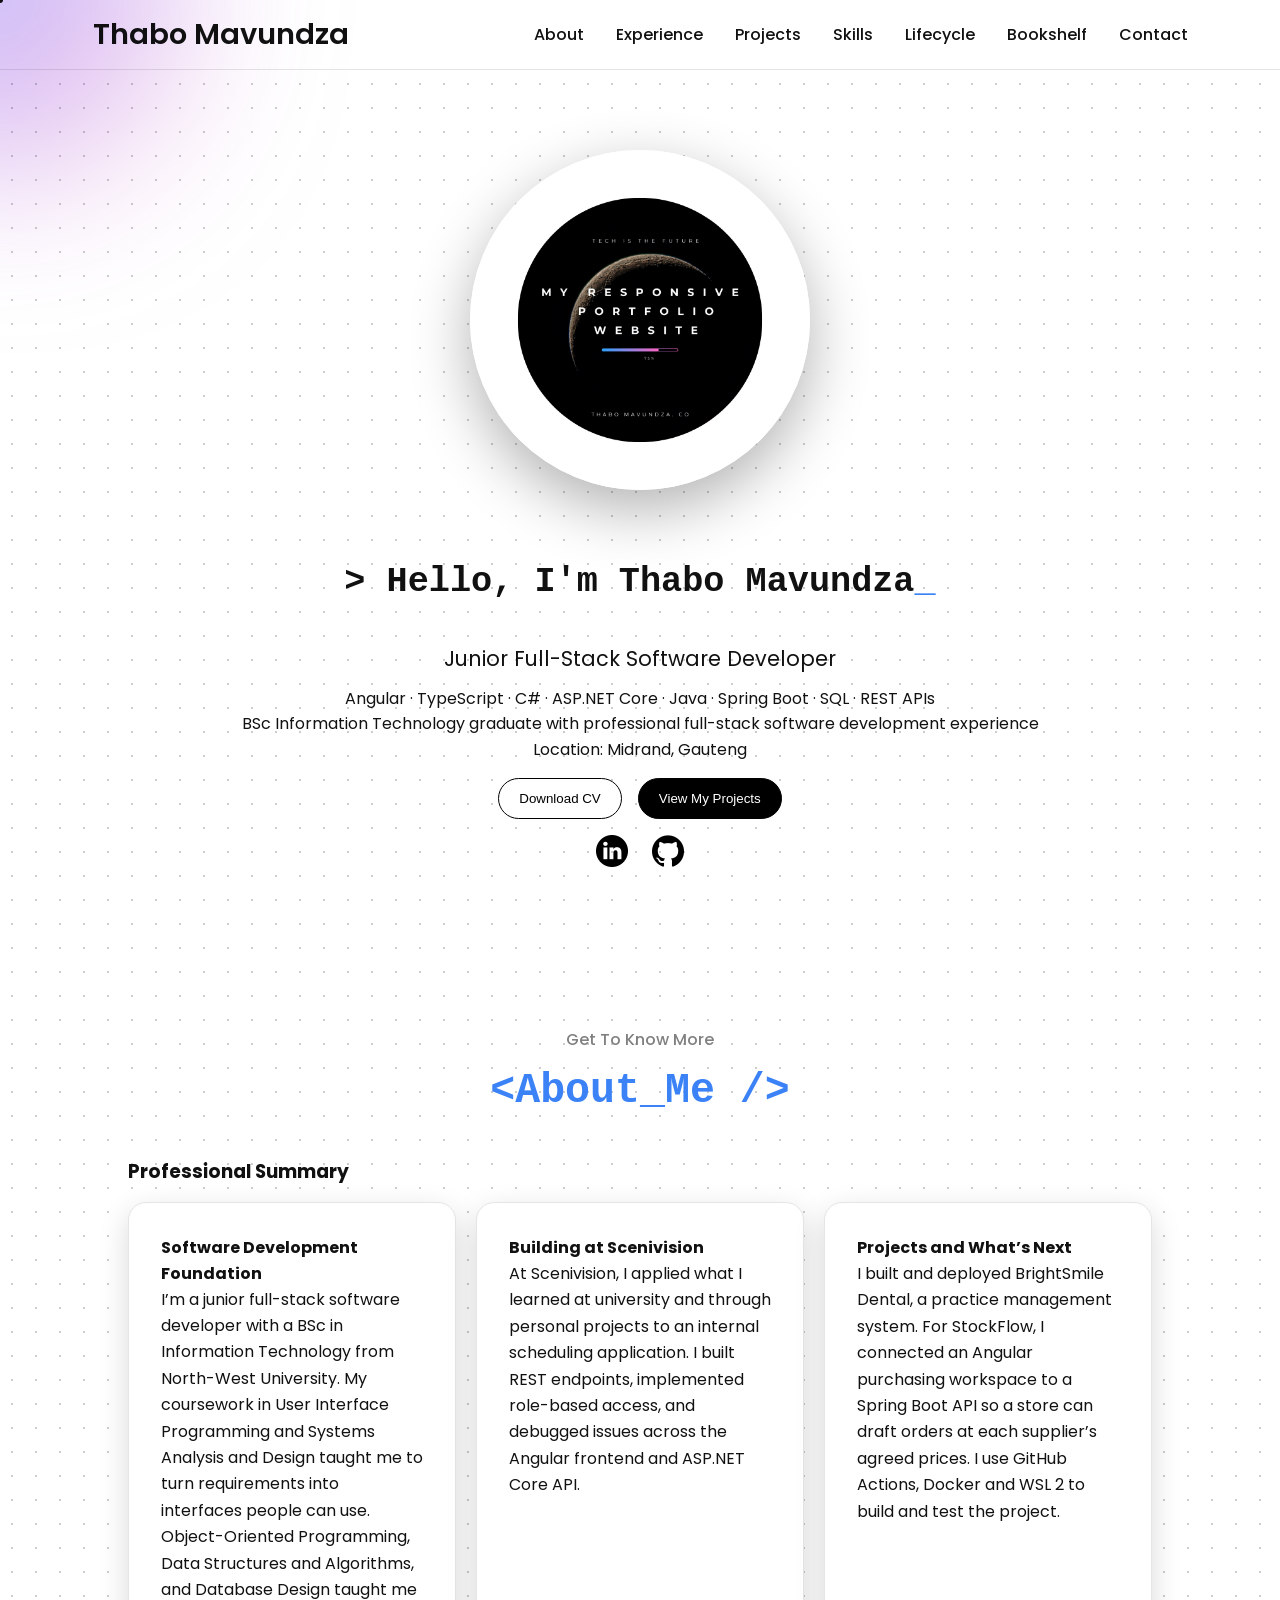
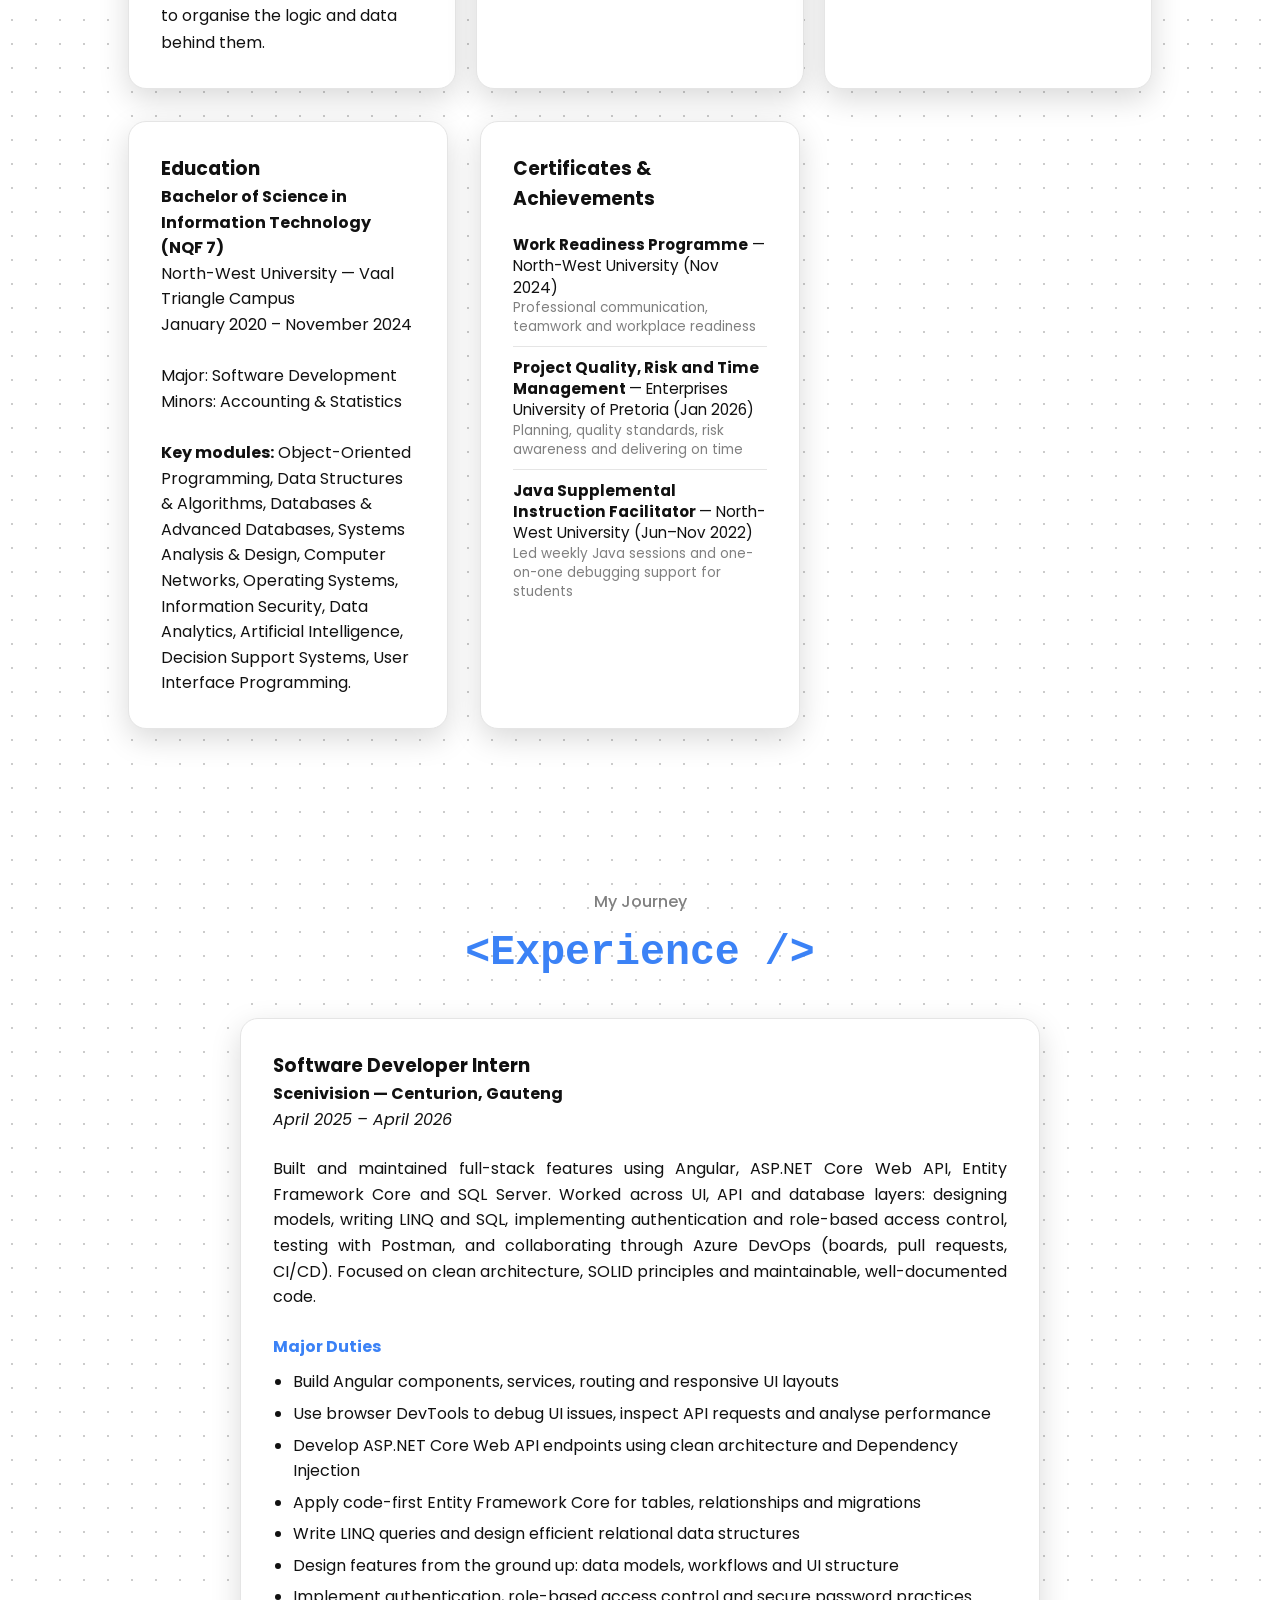
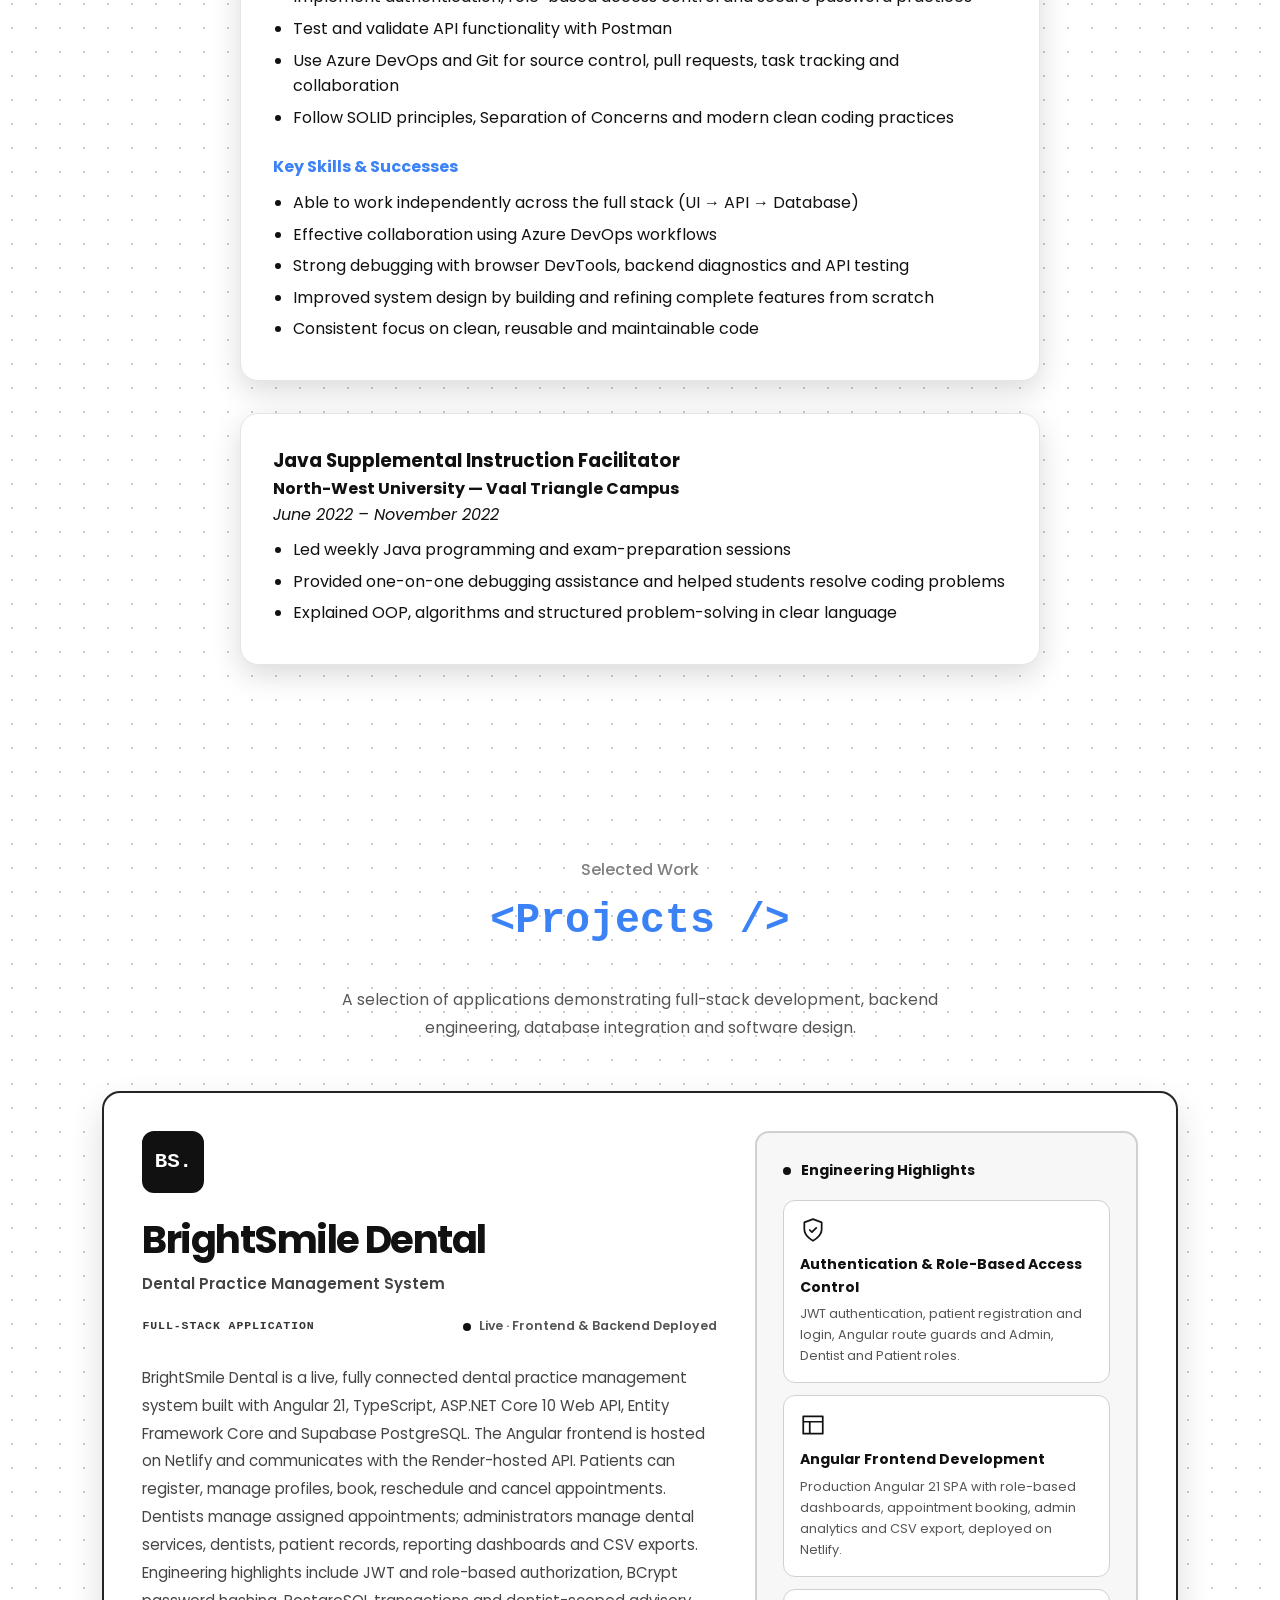
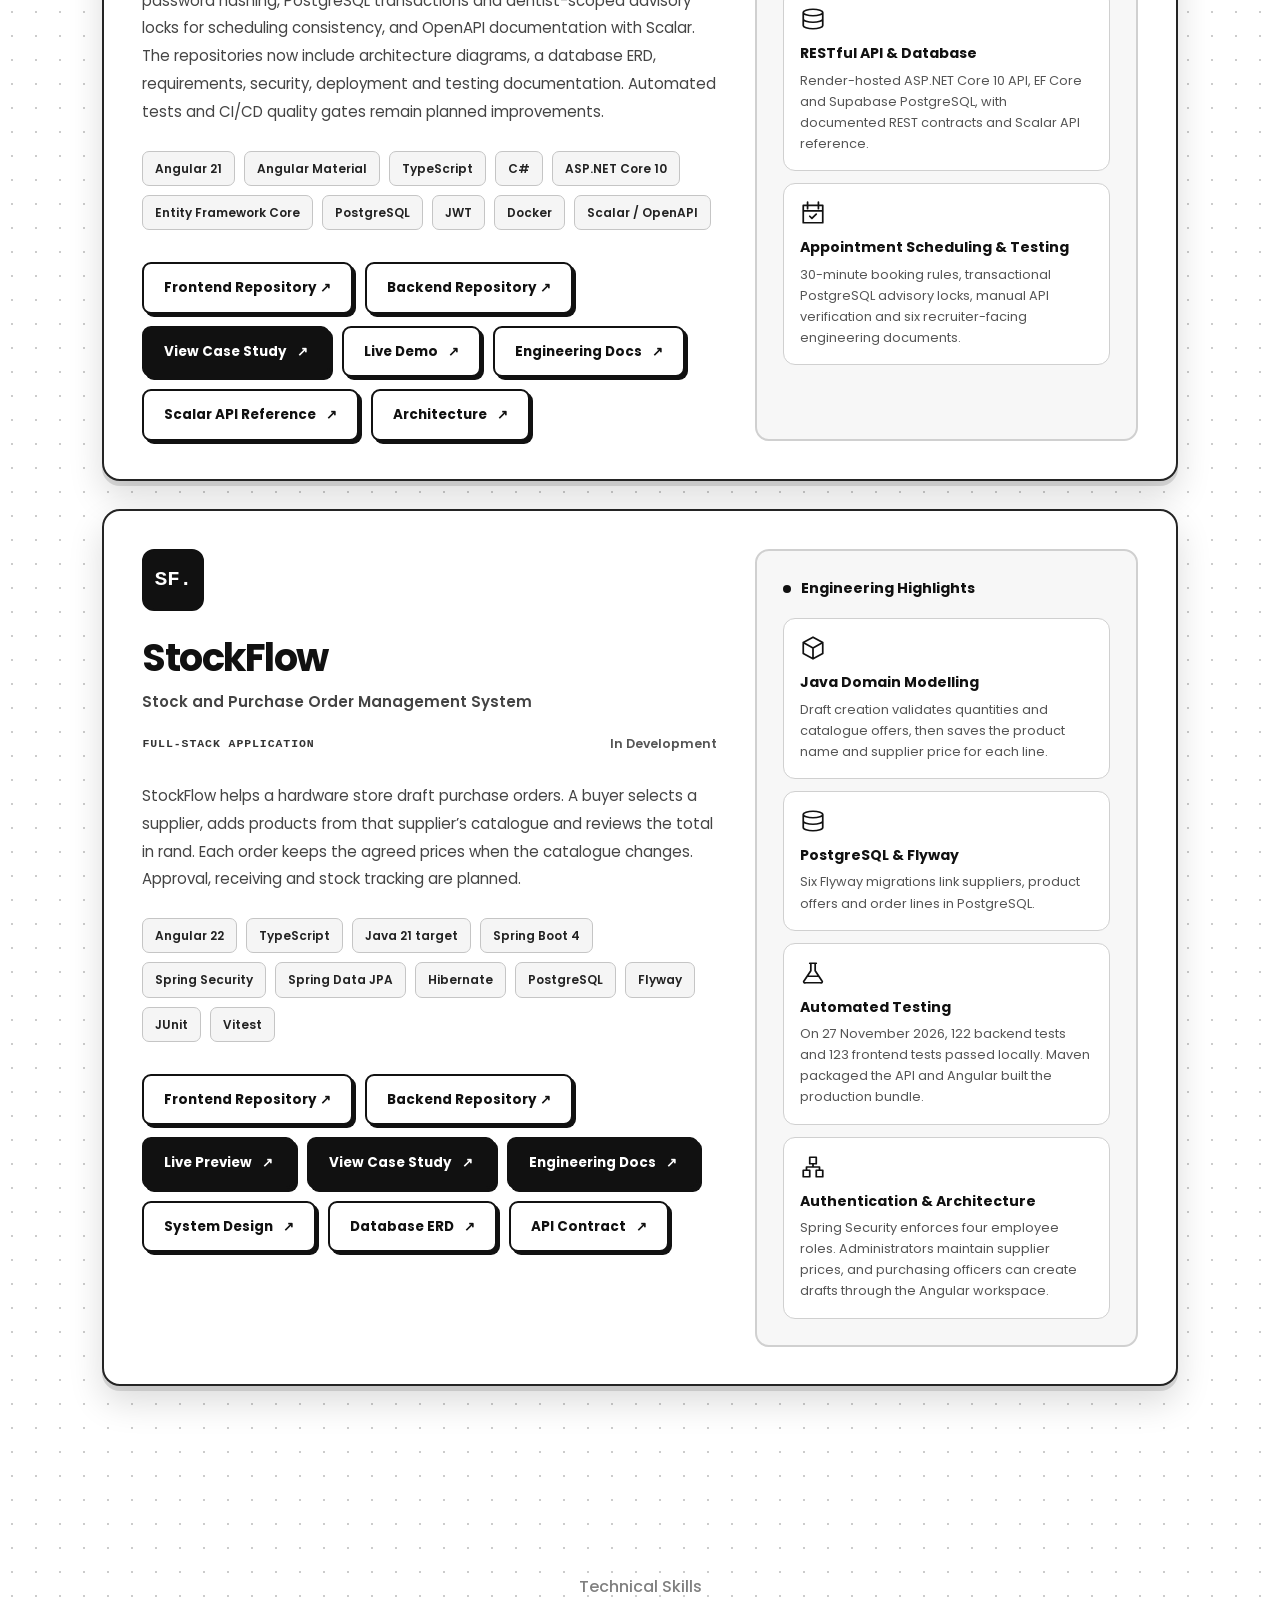
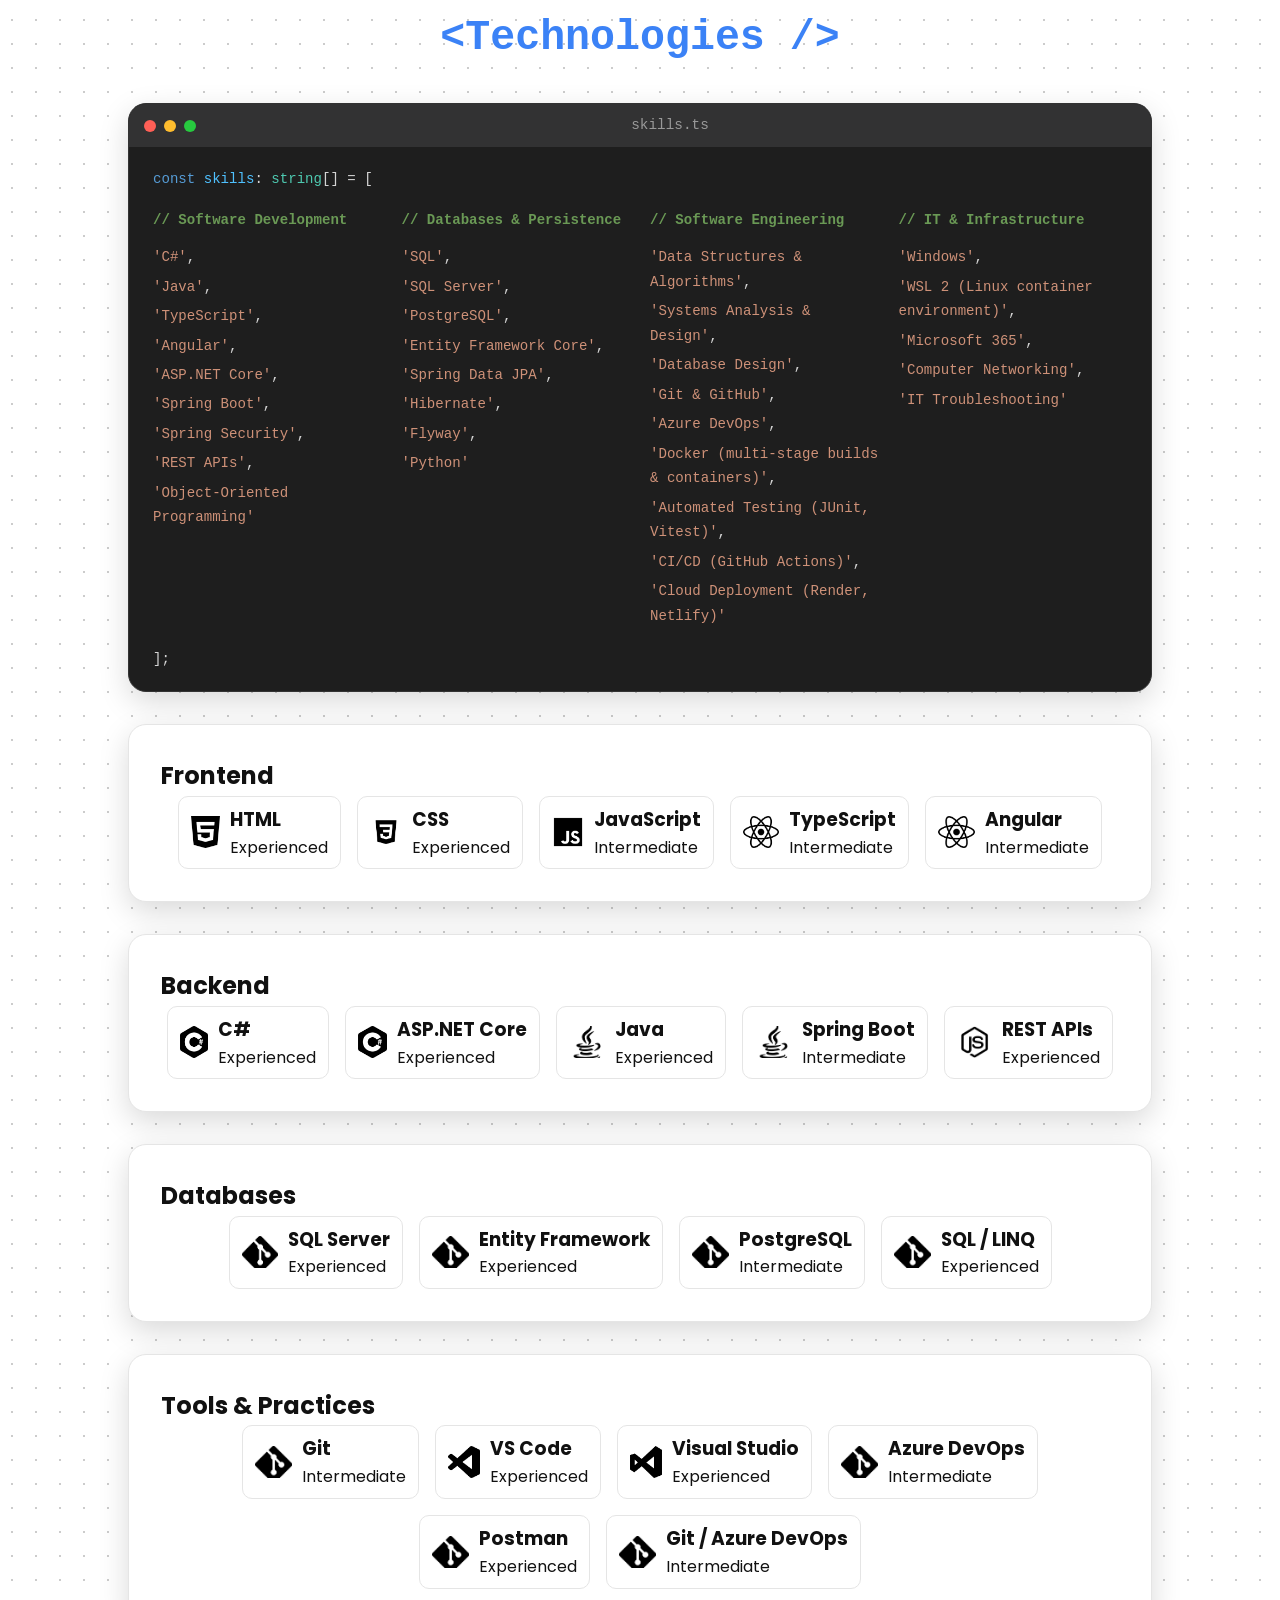
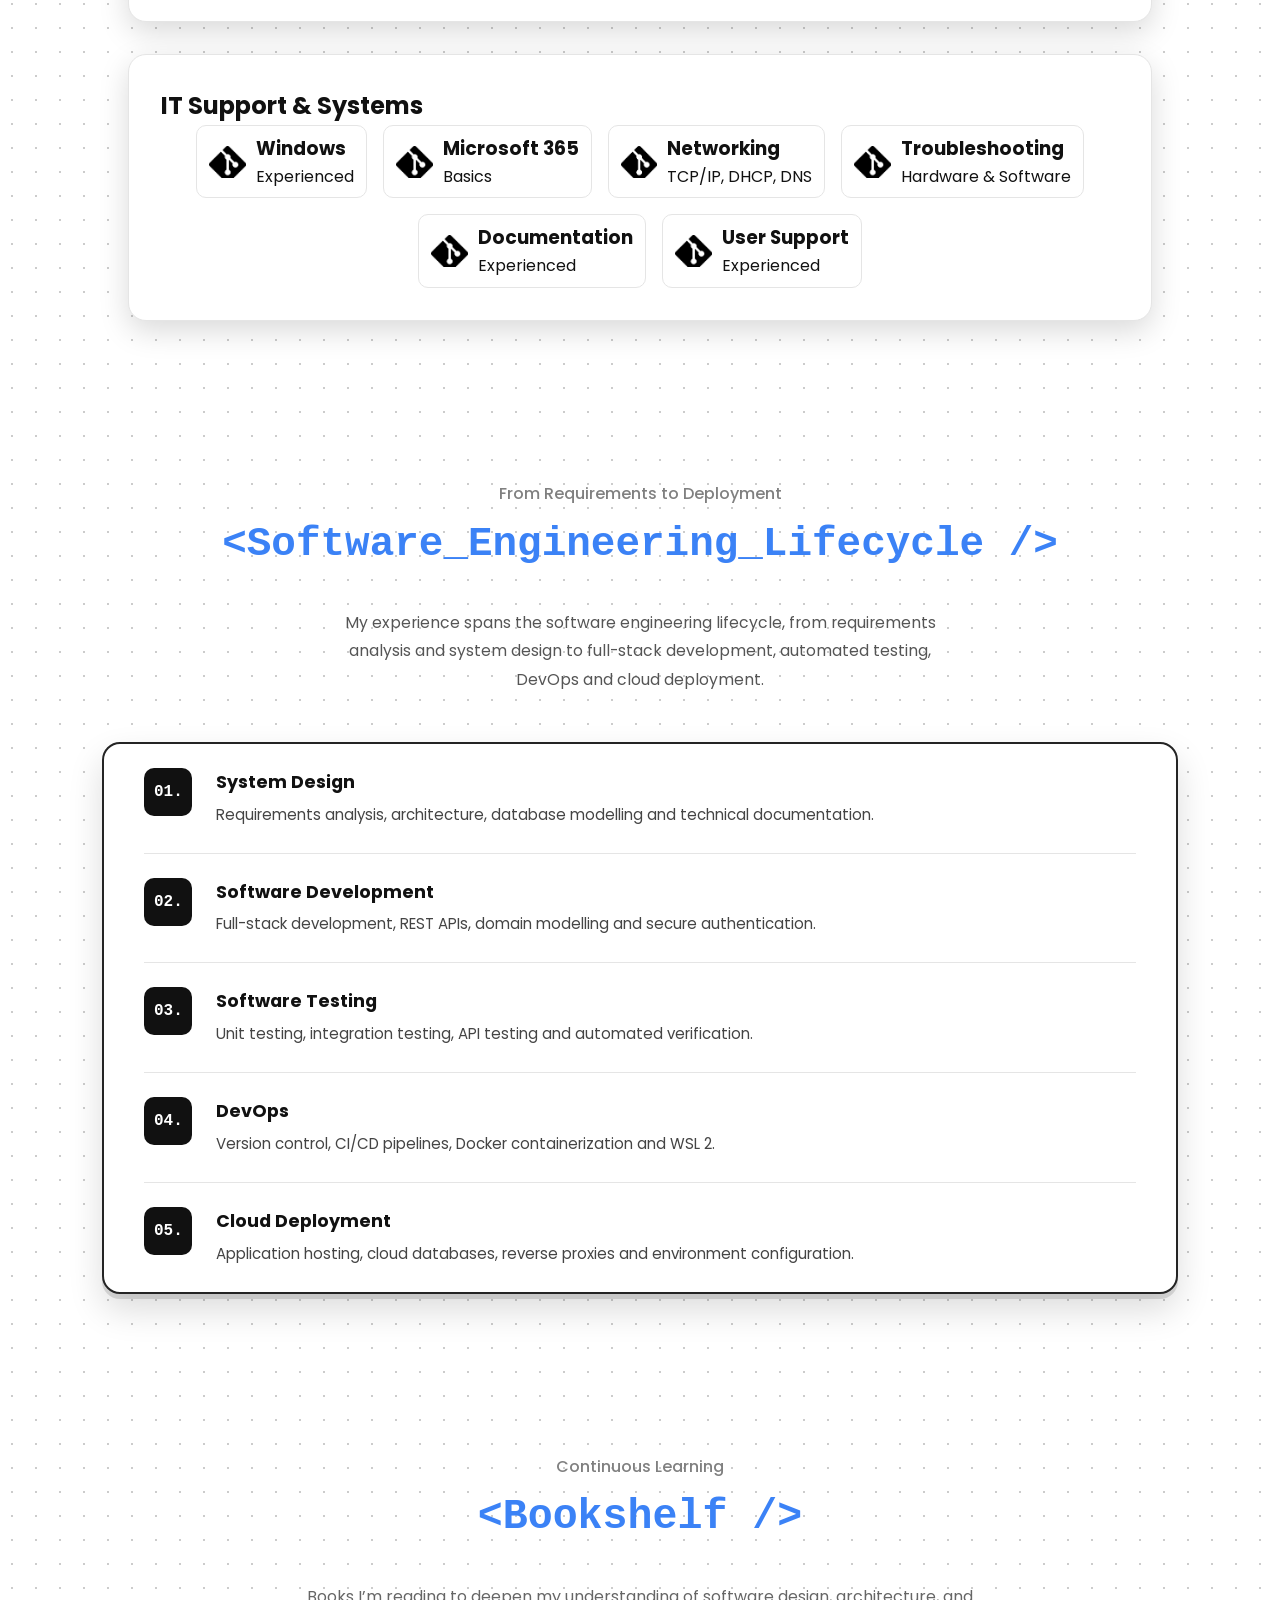
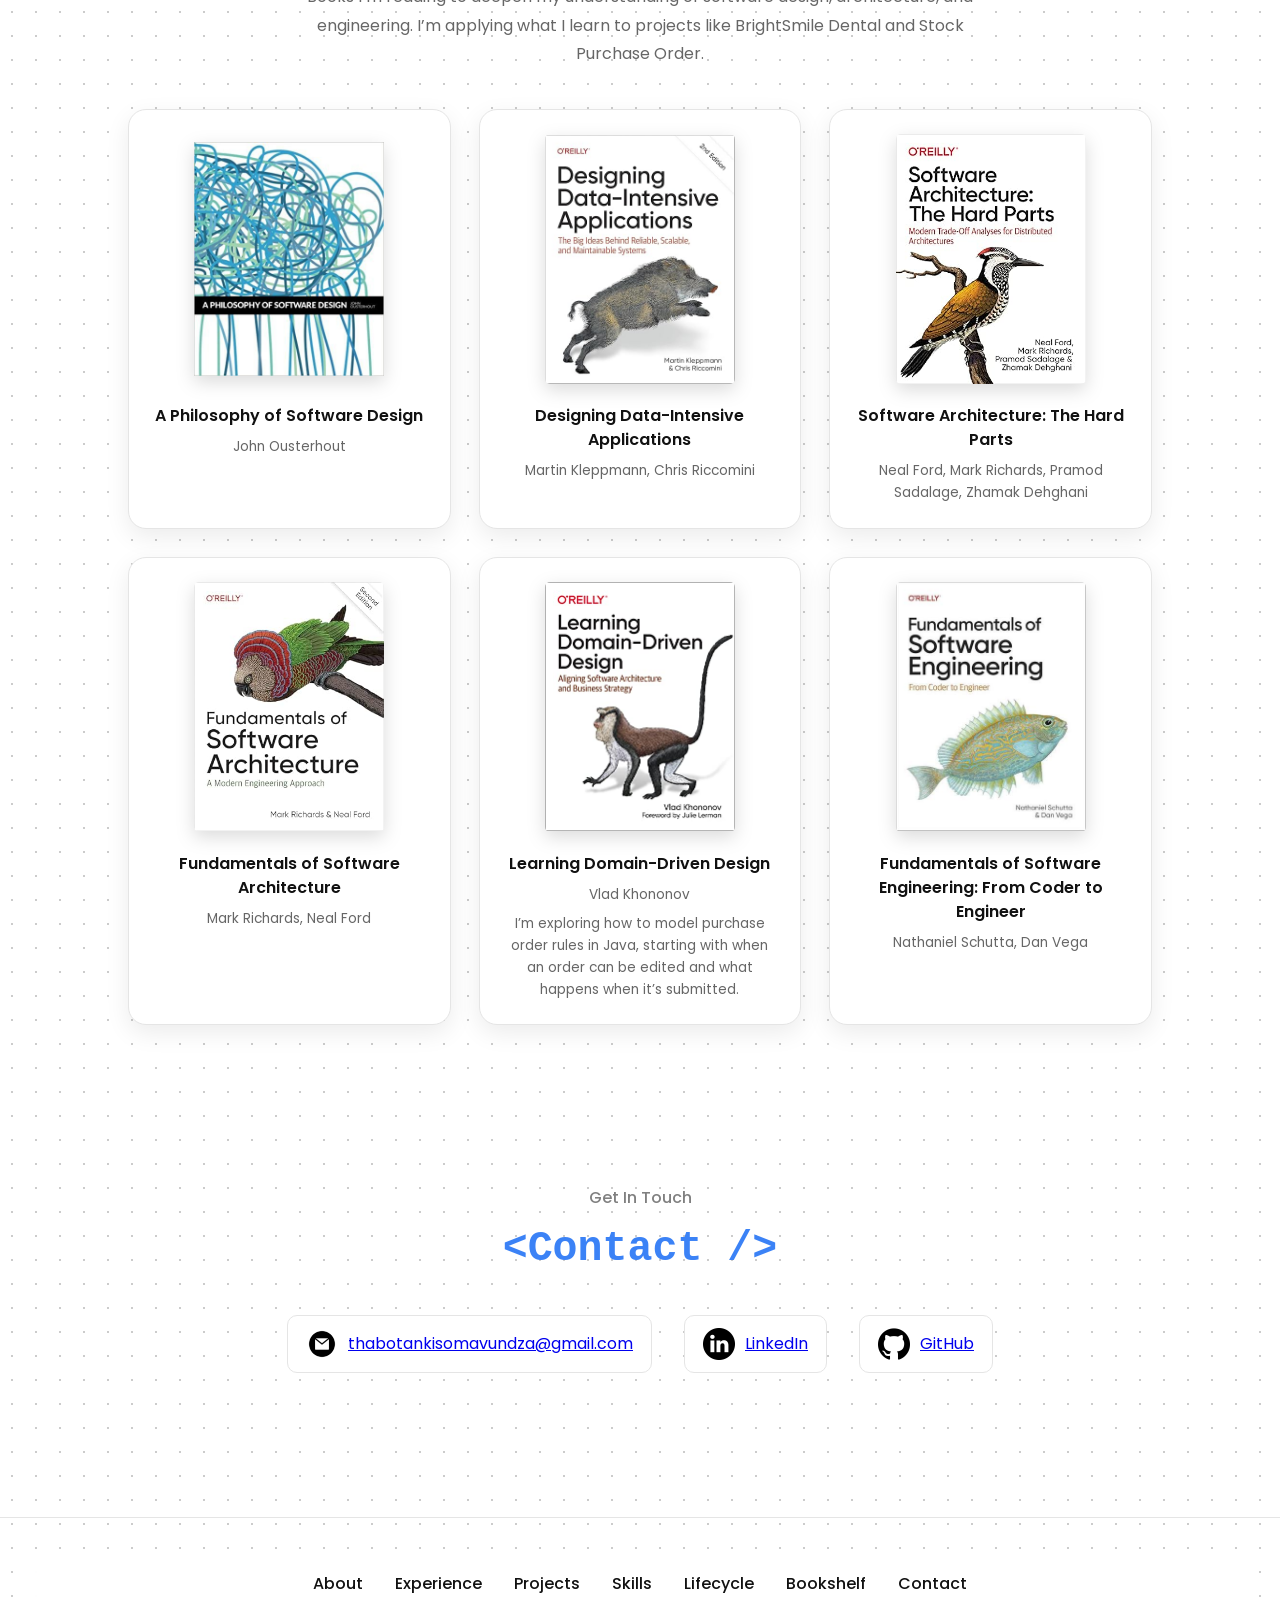
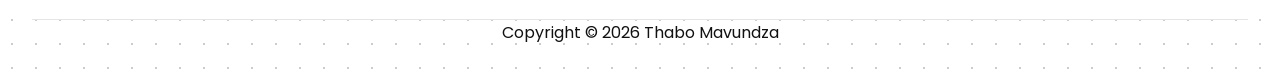
==== commit 6b28a7de: "Show StockFlow supplier pricing and draft orders in the portfolio" ====
--- a/index.html
+++ b/index.html
@@ -235,7 +235,7 @@
                         </div>
                         <div class="details-container">
                             <h4>Projects and What’s Next</h4>
-                            <p>I built and deployed BrightSmile Dental, a practice management system. I’m now building and deploying StockFlow with Angular, Spring Boot and Docker, using domain-driven design to model how partial deliveries update an order. I have applied automated unit and integration testing, GitHub Actions, Docker and WSL 2, and am continuing to deepen my cloud deployment and software architecture skills.</p>
+                            <p>I built and deployed BrightSmile Dental, a practice management system. For StockFlow, I connected an Angular purchasing workspace to a Spring Boot API so a store can draft orders at each supplier’s agreed prices. I use GitHub Actions, Docker and WSL 2 to build and test the project.</p>
                         </div>
                     </div>
                 </div>
@@ -930,16 +930,16 @@
                             <span class="project-category">FULL-STACK APPLICATION</span>
                             <span class="project-status">In Development</span>
                         </div>
-                        <p class="project-description">StockFlow helps small hardware stores track supplier orders, record partial deliveries, and see what stock is on hand and what’s still due. Authentication, role-based employee management and supplier REST APIs are implemented on feature branches. The Angular supplier directory compiles; browser acceptance is pending. Local verification: 98 backend and 66 frontend tests passed (164 combined). Purchase order and receipt processing remain in development.</p>
+                        <p class="project-description">StockFlow helps a hardware store draft purchase orders. A buyer selects a supplier, adds products from that supplier’s catalogue and reviews the total in rand. Each order keeps the agreed prices when the catalogue changes. Approval, receiving and stock tracking are planned.</p>
                         <div class="project-tags"><span>Angular 22</span> <span>TypeScript</span> <span>Java 21 target</span> <span>Spring Boot 4</span> <span>Spring Security</span> <span>Spring Data JPA</span> <span>Hibernate</span> <span>PostgreSQL</span> <span>Flyway</span> <span>JUnit</span> <span>Vitest</span></div>
                         <div class="project-actions">
 
-                            <a class="project-btn secondary" href="https://github.com/AriesMaster/StockPurchaseOrderFrontend" target="_blank" rel="noopener noreferrer">Frontend Repository ↗</a>
-                            <a class="project-btn secondary" href="https://github.com/AriesMaster/StockPurchaseOrderBackend" target="_blank" rel="noopener noreferrer">Backend Repository ↗</a>
+                            <a class="project-btn secondary" href="https://github.com/AriesMaster/StockPurchaseOrderFrontend/tree/feature/auth-ui" target="_blank" rel="noopener noreferrer">Frontend Repository ↗</a>
+                            <a class="project-btn secondary" href="https://github.com/AriesMaster/StockPurchaseOrderBackend/tree/feature/auth-persistence" target="_blank" rel="noopener noreferrer">Backend Repository ↗</a>
                         
                             <a href="https://stockflow-management.netlify.app/" class="project-btn primary">Live Preview <span aria-hidden="true">↗</span></a>
                             <a href="stockflow.html" class="project-btn primary">View Case Study <span aria-hidden="true">↗</span></a>
-                            <a href="https://github.com/AriesMaster/StockPurchaseOrderBackend/tree/main/docs" target="_blank" rel="noopener noreferrer" class="project-btn primary">Engineering Docs <span aria-hidden="true">↗</span></a>
+                            <a href="https://github.com/AriesMaster/StockPurchaseOrderBackend/tree/feature/auth-persistence/docs" target="_blank" rel="noopener noreferrer" class="project-btn primary">Engineering Docs <span aria-hidden="true">↗</span></a>
                             <a href="https://github.com/AriesMaster/StockPurchaseOrderBackend/blob/feature/auth-persistence/docs/system-design.md" target="_blank" rel="noopener noreferrer" class="project-btn secondary">System Design <span aria-hidden="true">↗</span></a>
                             <a href="https://github.com/AriesMaster/StockPurchaseOrderBackend/blob/feature/auth-persistence/docs/database-design.md" target="_blank" rel="noopener noreferrer" class="project-btn secondary">Database ERD <span aria-hidden="true">↗</span></a>
                             <a href="https://github.com/AriesMaster/StockPurchaseOrderBackend/blob/feature/auth-persistence/docs/api-contract.md" target="_blank" rel="noopener noreferrer" class="project-btn secondary">API Contract <span aria-hidden="true">↗</span></a>
@@ -947,10 +947,10 @@
                     </div>
                     <div class="project-feature-panel">
                         <div class="feature-panel-heading"><span class="feature-dot"></span>Engineering Highlights</div>
-                        <div class="feature-item"><svg class="feature-icon" viewBox="0 0 24 24" fill="none" stroke="currentColor" stroke-width="1.6" stroke-linecap="round" stroke-linejoin="round" aria-hidden="true"><path d="M12 2l9 5v10l-9 5-9-5V7z M3 7l9 5 9-5 M12 12v10"/></svg><div><strong>Java Domain Modelling</strong><p>Purchase order states, quantity validation and typed domain exceptions.</p></div></div>
-                        <div class="feature-item"><svg class="feature-icon" viewBox="0 0 24 24" fill="none" stroke="currentColor" stroke-width="1.6" stroke-linecap="round" stroke-linejoin="round" aria-hidden="true"><path d="M3 6a9 3 0 1 0 18 0a9 3 0 1 0-18 0 M3 6v12a9 3 0 0 0 18 0V6 M3 12a9 3 0 0 0 18 0"/></svg><div><strong>PostgreSQL &amp; Flyway</strong><p>Two validated migrations, relational constraints, row-level security and JPA/Hibernate persistence.</p></div></div>
-                        <div class="feature-item"><svg class="feature-icon" viewBox="0 0 24 24" fill="none" stroke="currentColor" stroke-width="1.6" stroke-linecap="round" stroke-linejoin="round" aria-hidden="true"><path d="M9 3h6 M10 3v7l-6 9a1 1 0 0 0 1 2h14a1 1 0 0 0 1-2l-6-9V3 M7 15h10"/></svg><div><strong>Automated Testing</strong><p>26 Nov 2026: 62 backend and 30 frontend tests passed locally; Angular production build succeeded.</p></div></div>
-                        <div class="feature-item"><svg class="feature-icon" viewBox="0 0 24 24" fill="none" stroke="currentColor" stroke-width="1.6" stroke-linecap="round" stroke-linejoin="round" aria-hidden="true"><path d="M9 3h6v6H9z M3 15h6v6H3z M15 15h6v6h-6z M12 9v3 M6 15v-3h12v3"/></svg><div><strong>Authentication &amp; Architecture</strong><p>Argon2id, signed JWTs, refresh-token rotation, Angular signals and route guards implemented on feature branches; HTTP integration pending.</p></div></div>
+                        <div class="feature-item"><svg class="feature-icon" viewBox="0 0 24 24" fill="none" stroke="currentColor" stroke-width="1.6" stroke-linecap="round" stroke-linejoin="round" aria-hidden="true"><path d="M12 2l9 5v10l-9 5-9-5V7z M3 7l9 5 9-5 M12 12v10"/></svg><div><strong>Java Domain Modelling</strong><p>Draft creation validates quantities and catalogue offers, then saves the product name and supplier price for each line.</p></div></div>
+                        <div class="feature-item"><svg class="feature-icon" viewBox="0 0 24 24" fill="none" stroke="currentColor" stroke-width="1.6" stroke-linecap="round" stroke-linejoin="round" aria-hidden="true"><path d="M3 6a9 3 0 1 0 18 0a9 3 0 1 0-18 0 M3 6v12a9 3 0 0 0 18 0V6 M3 12a9 3 0 0 0 18 0"/></svg><div><strong>PostgreSQL &amp; Flyway</strong><p>Six Flyway migrations link suppliers, product offers and order lines in PostgreSQL.</p></div></div>
+                        <div class="feature-item"><svg class="feature-icon" viewBox="0 0 24 24" fill="none" stroke="currentColor" stroke-width="1.6" stroke-linecap="round" stroke-linejoin="round" aria-hidden="true"><path d="M9 3h6 M10 3v7l-6 9a1 1 0 0 0 1 2h14a1 1 0 0 0 1-2l-6-9V3 M7 15h10"/></svg><div><strong>Automated Testing</strong><p>On 27 November 2026, 122 backend tests and 123 frontend tests passed locally. Maven packaged the API and Angular built the production bundle.</p></div></div>
+                        <div class="feature-item"><svg class="feature-icon" viewBox="0 0 24 24" fill="none" stroke="currentColor" stroke-width="1.6" stroke-linecap="round" stroke-linejoin="round" aria-hidden="true"><path d="M9 3h6v6H9z M3 15h6v6H3z M15 15h6v6h-6z M12 9v3 M6 15v-3h12v3"/></svg><div><strong>Authentication &amp; Architecture</strong><p>Spring Security enforces four employee roles. Administrators maintain supplier prices, and purchasing officers can create drafts through the Angular workspace.</p></div></div>
                         
                     </div>
                 </div>
